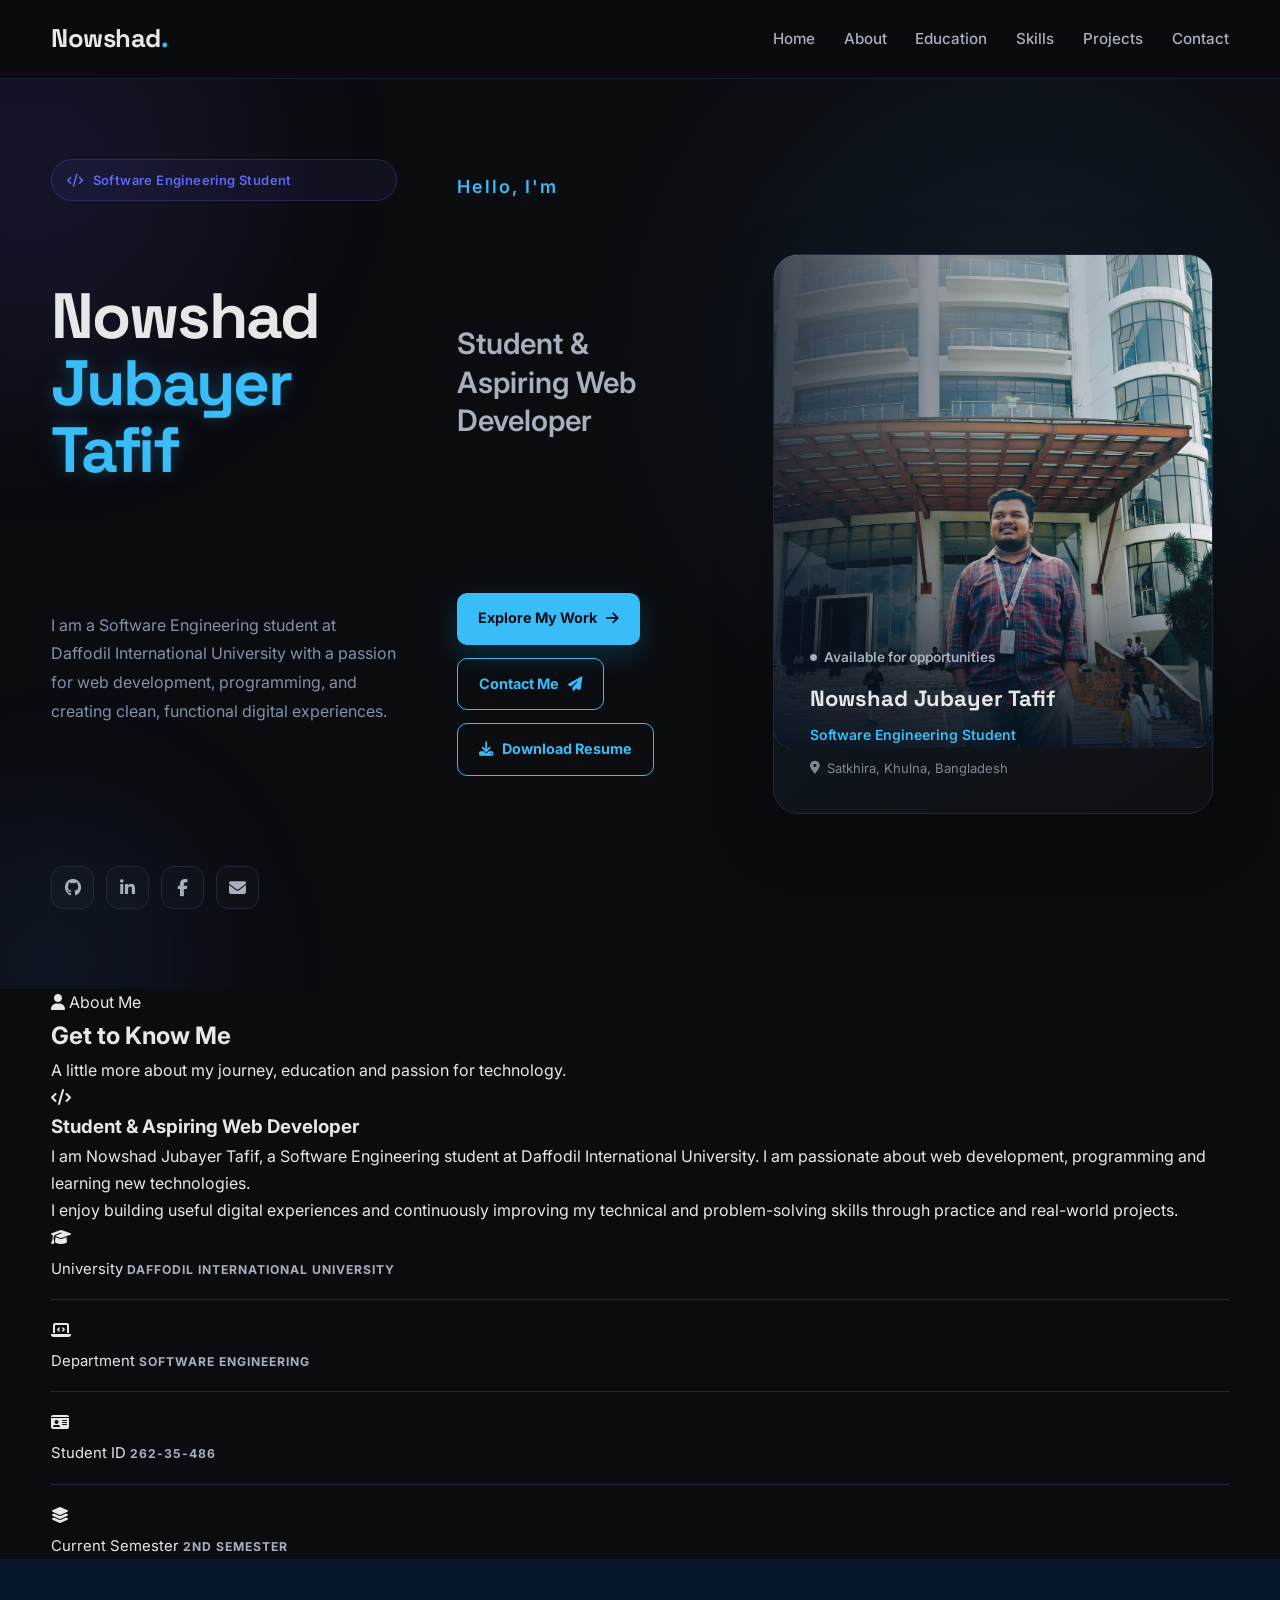
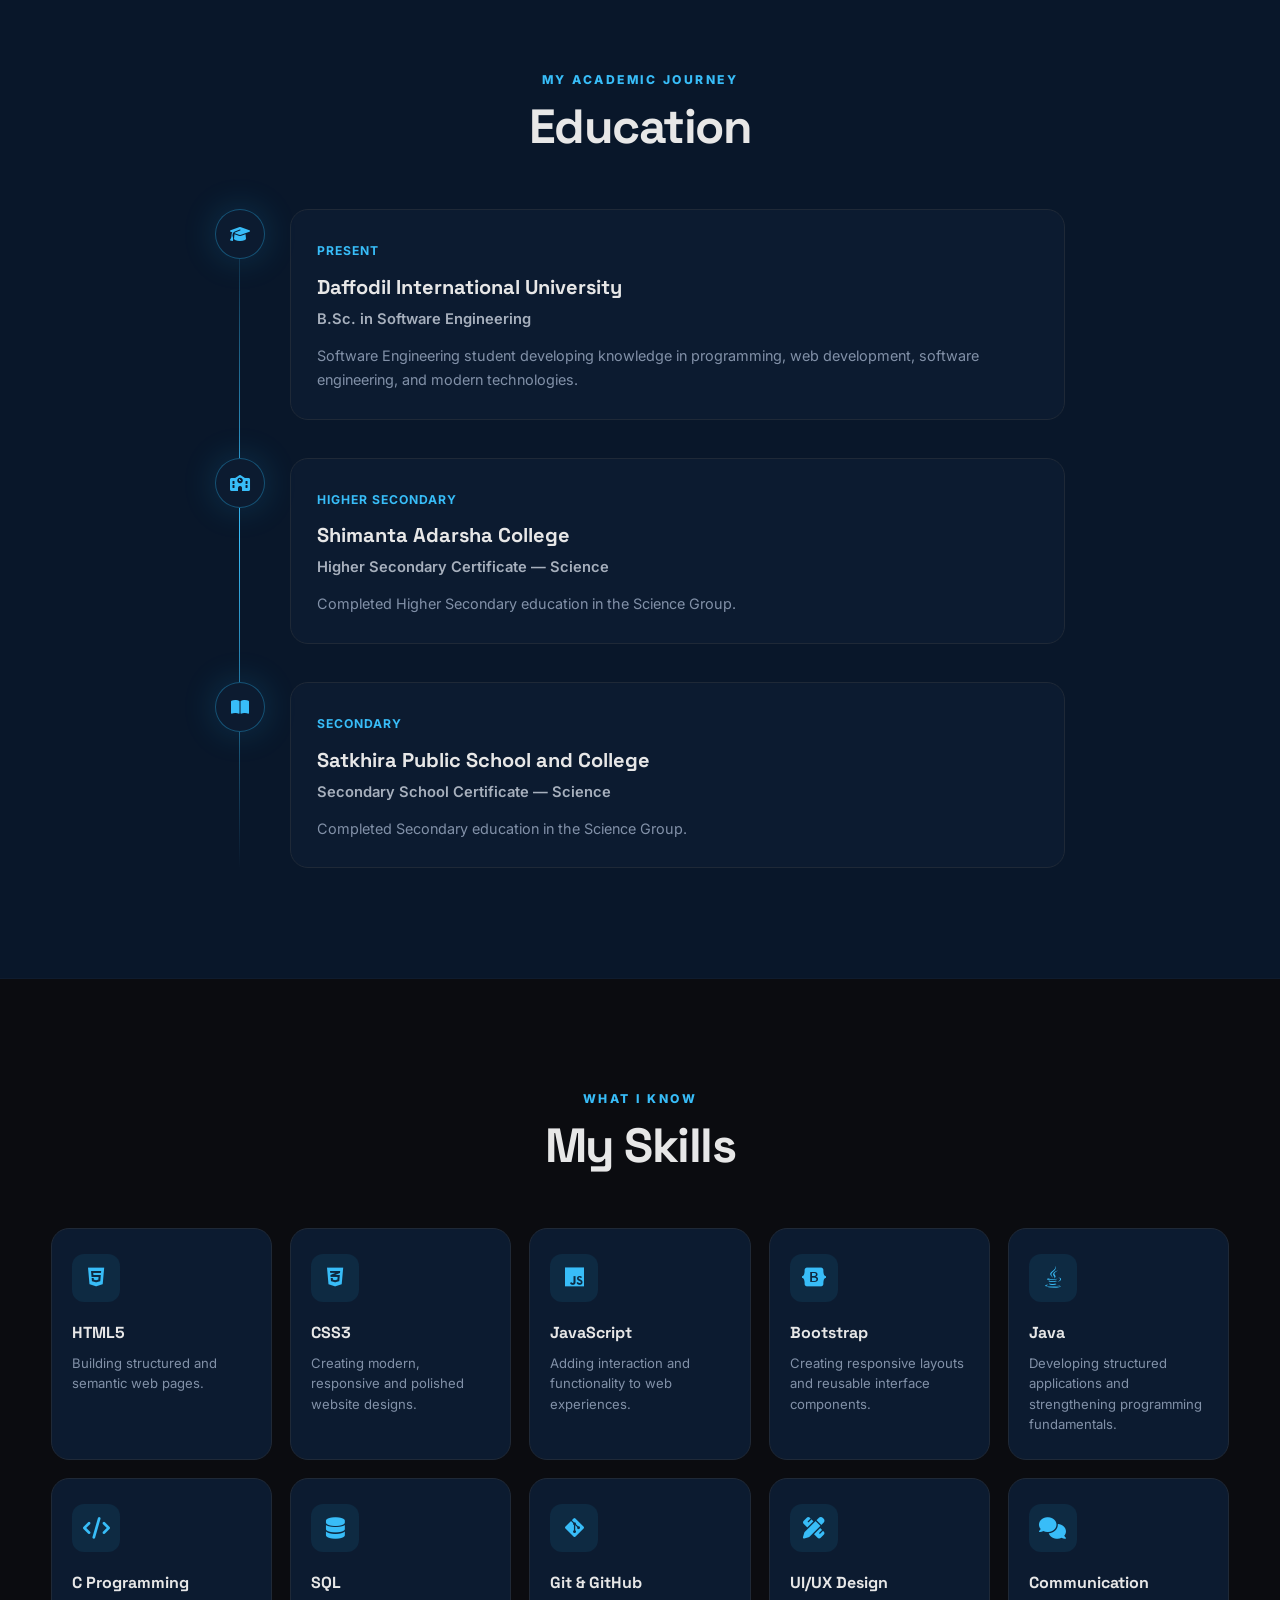
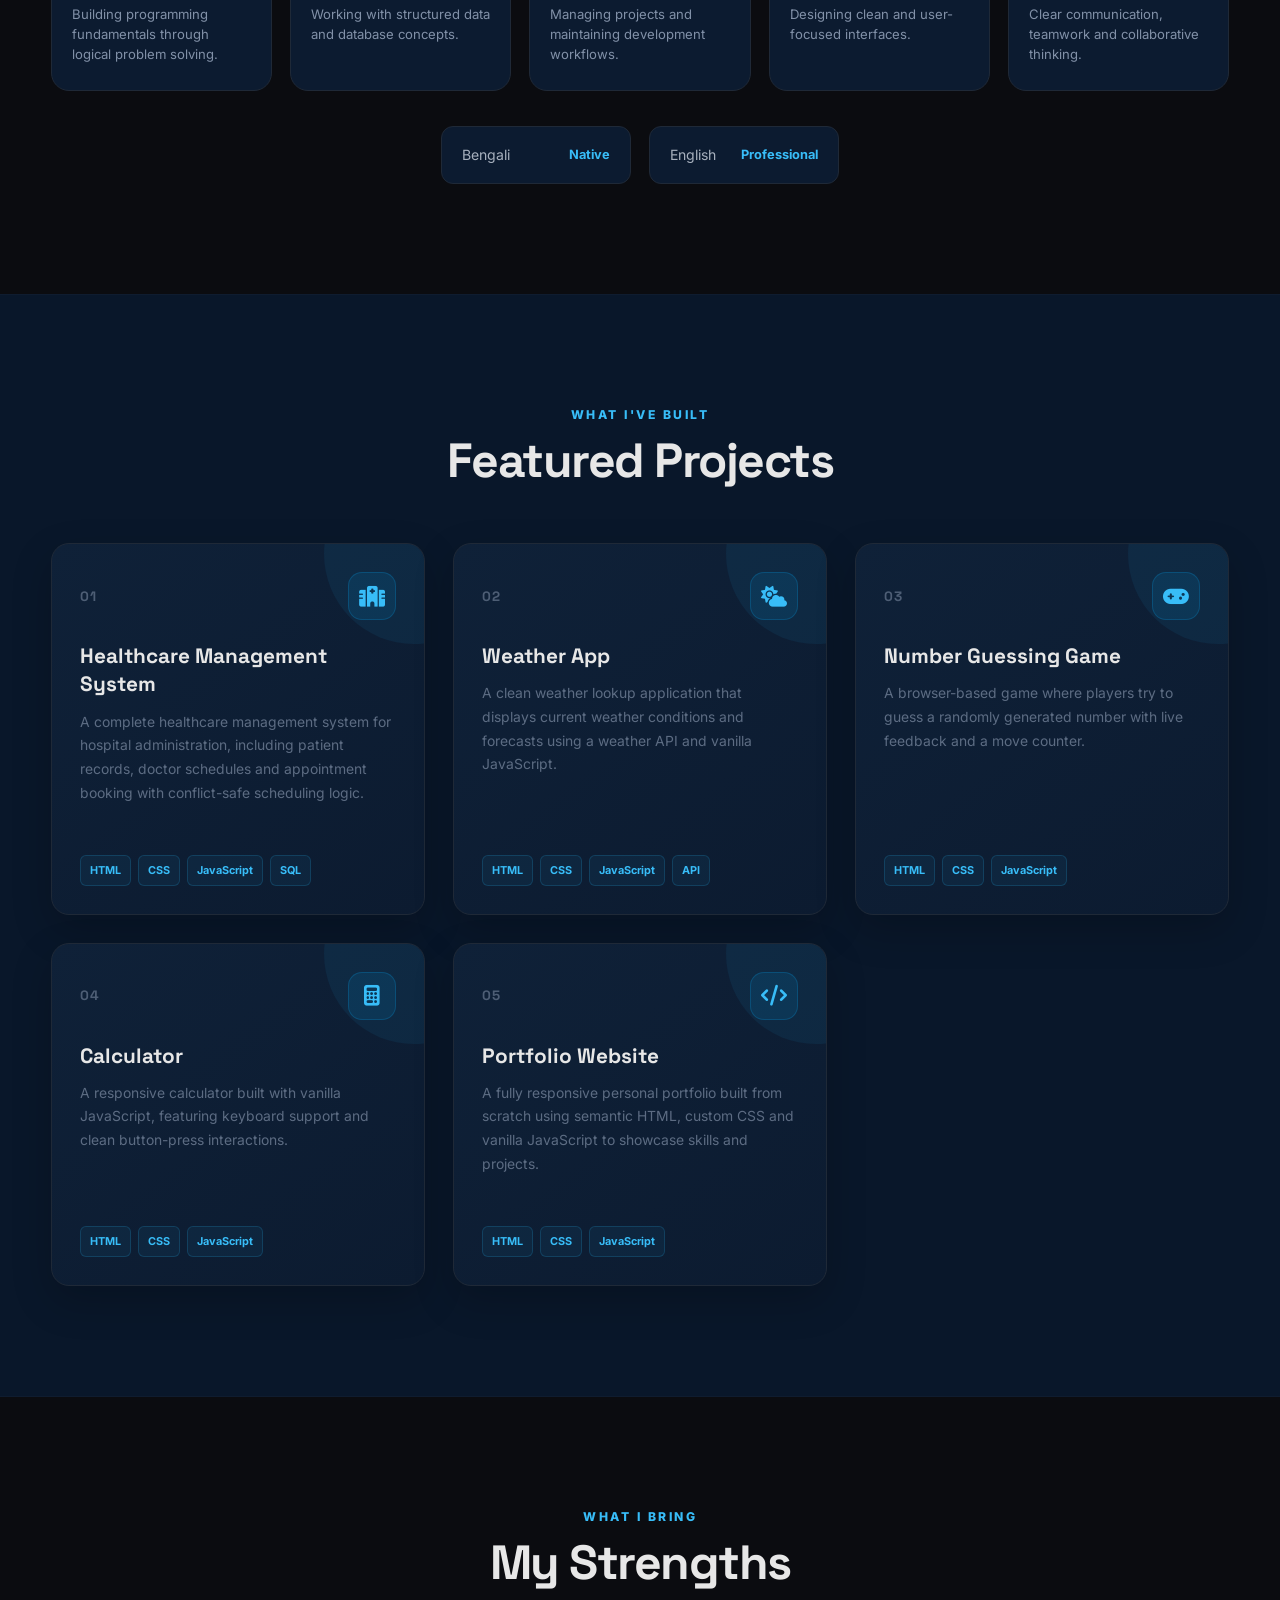
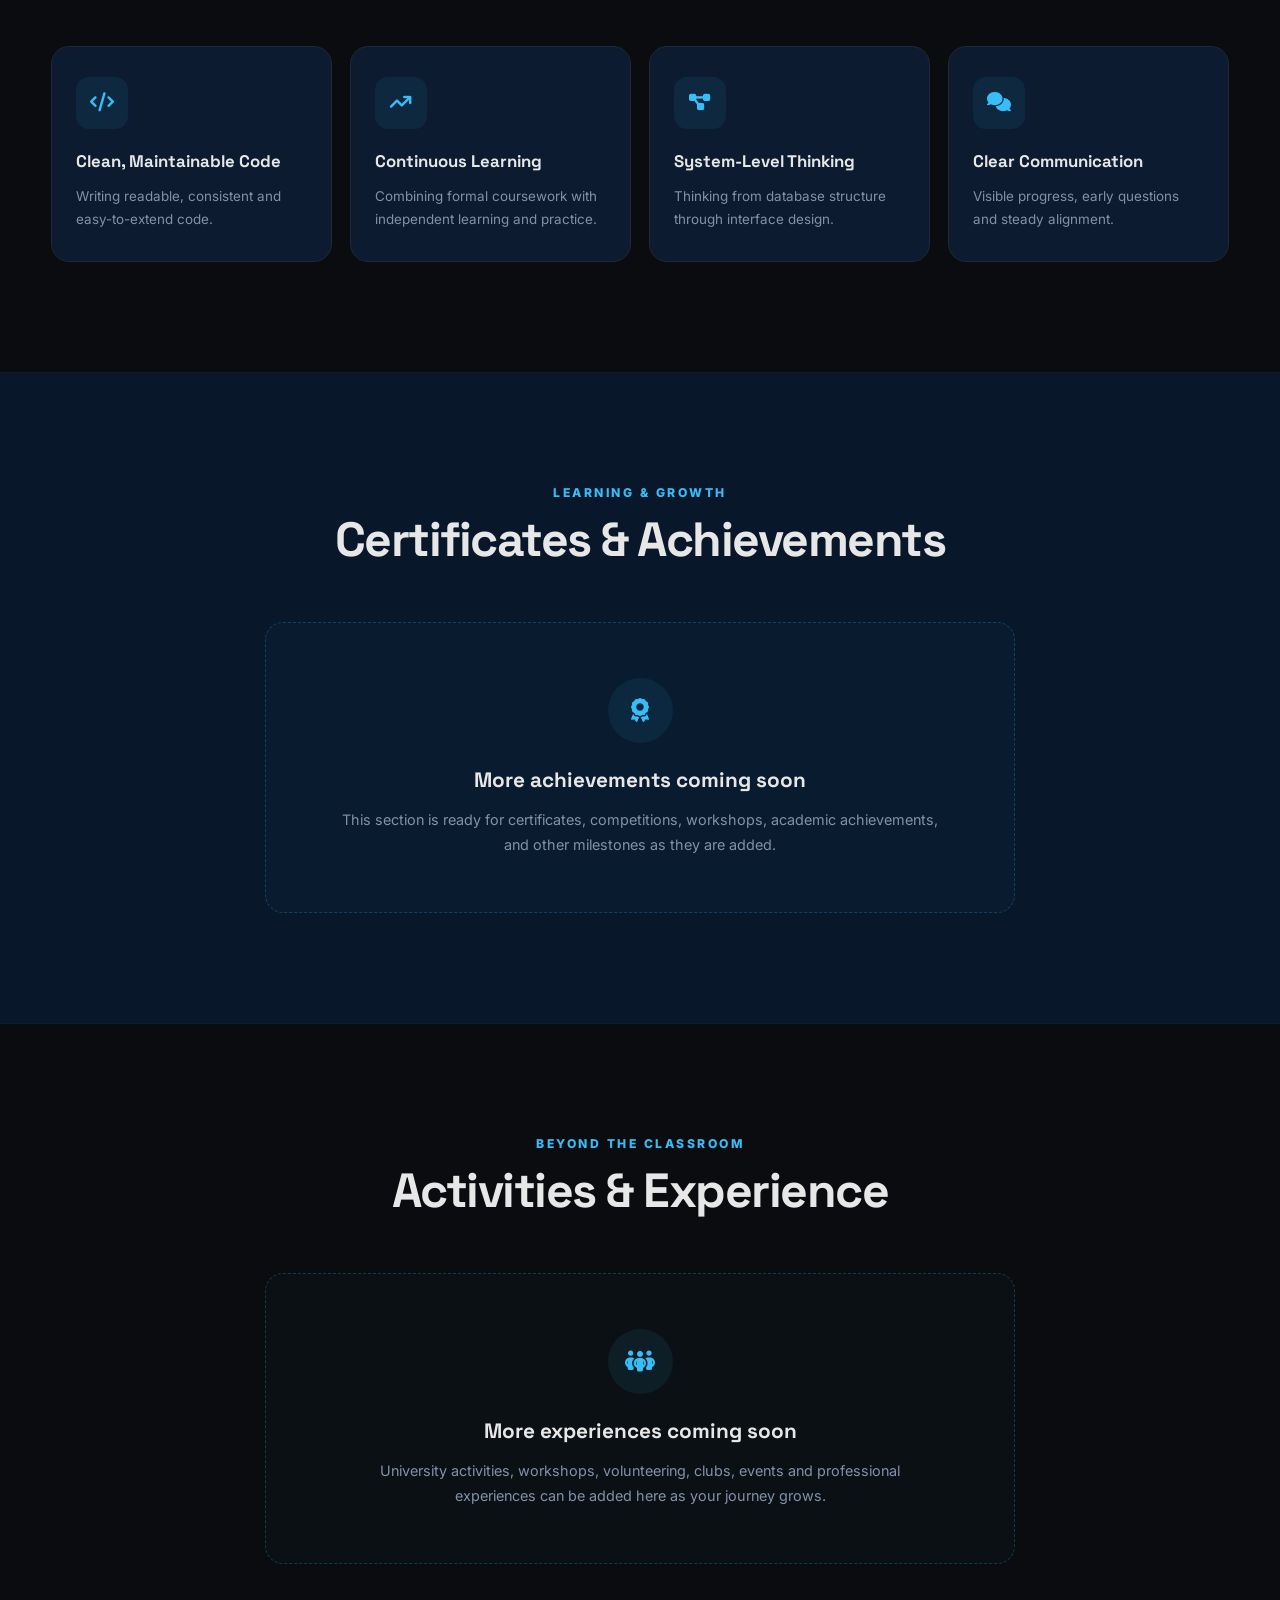
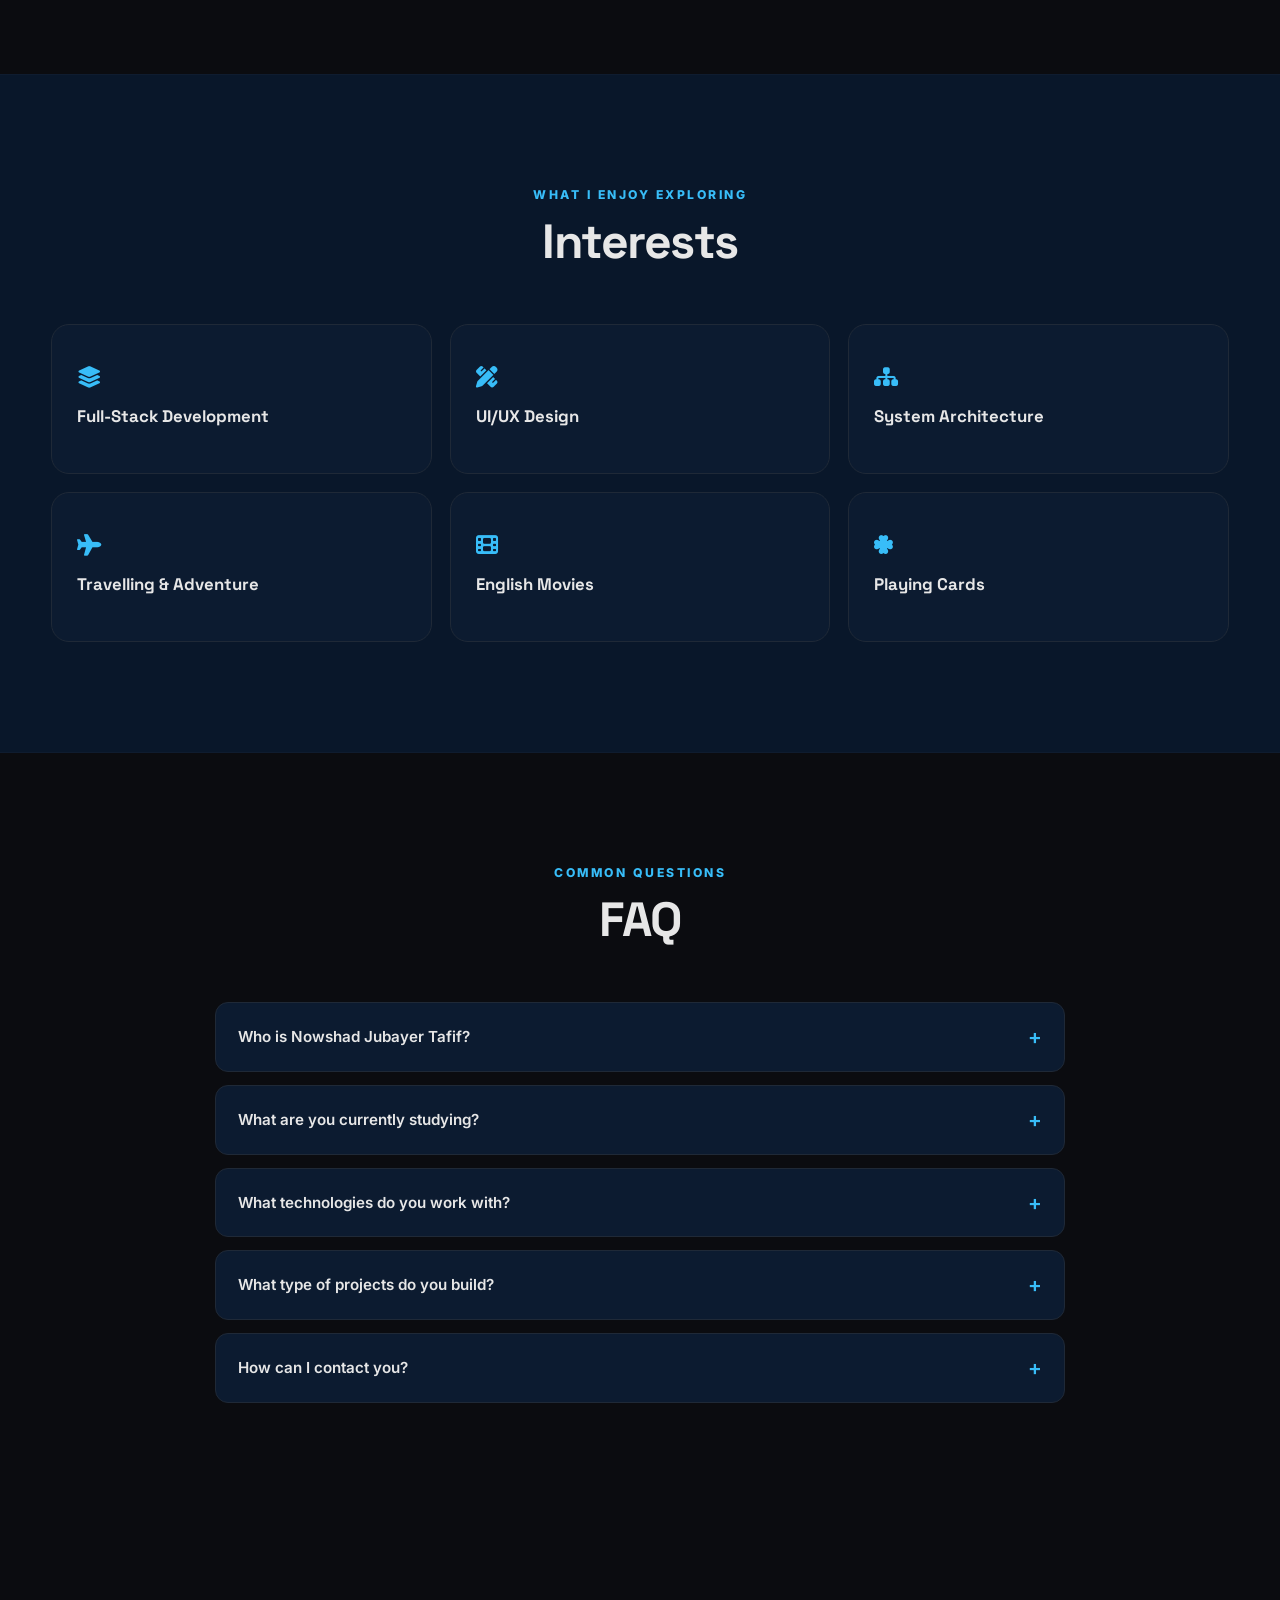
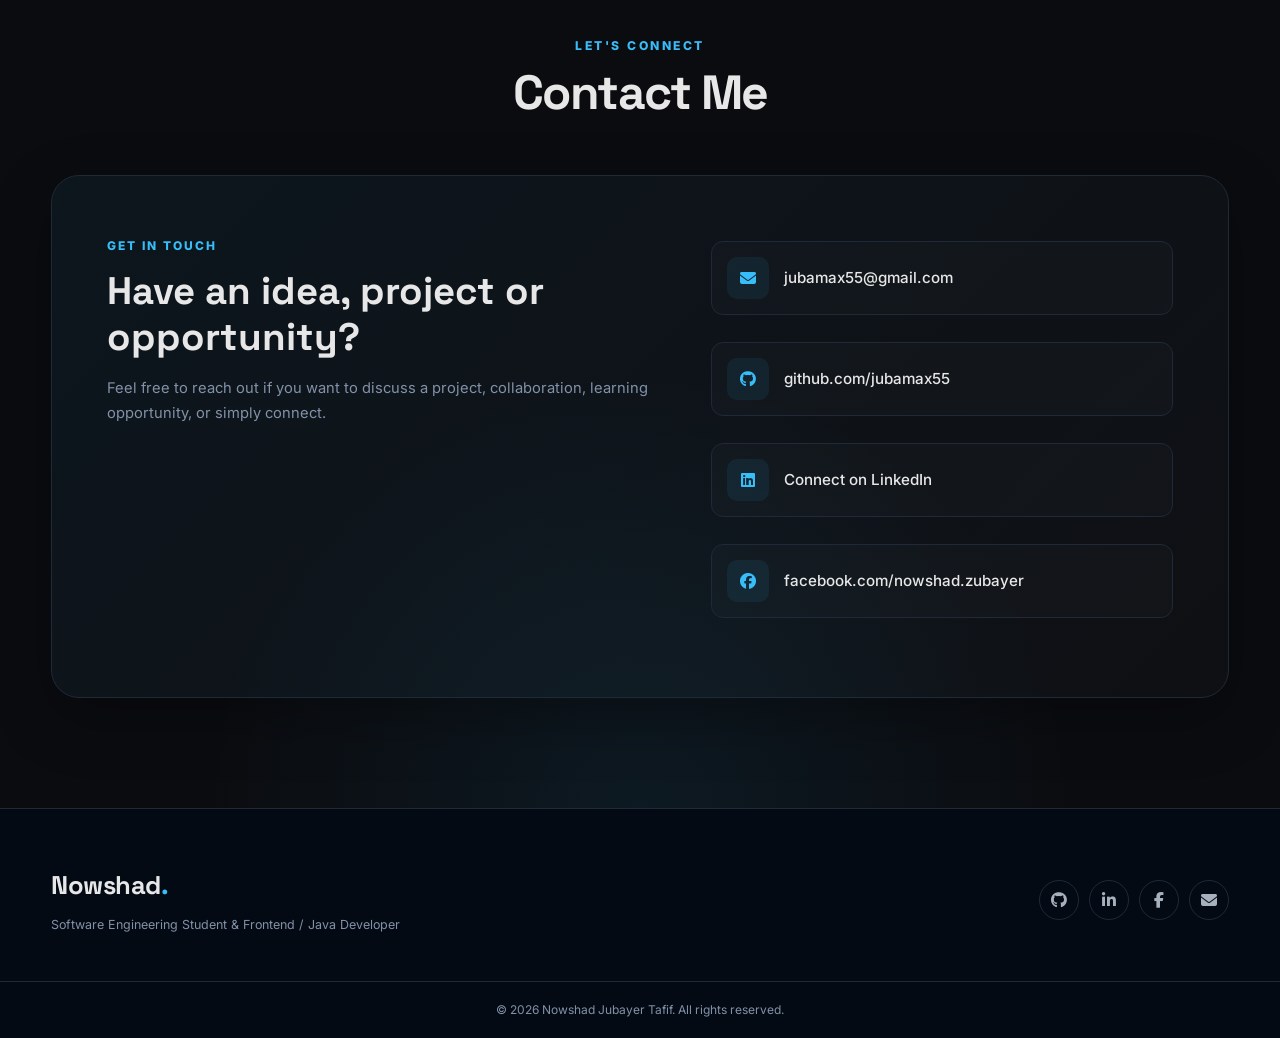
==== index.html @ c97637b2 "Redesign about section" ====
<!DOCTYPE html>
<html lang="en">

<head>
    <meta charset="UTF-8">
    <meta name="viewport" content="width=device-width, initial-scale=1.0">

    <title>Nowshad Jubayer Tafif | Software Engineering Student</title>

    <meta
        name="description"
        content="Portfolio of Nowshad Jubayer Tafif, a Software Engineering student and Frontend / Java Developer."
    >

    <!-- Main CSS -->
    <link rel="stylesheet" href="style.css">

    <!-- Font Awesome -->
    <link
        rel="stylesheet"
        href="https://cdnjs.cloudflare.com/ajax/libs/font-awesome/6.5.2/css/all.min.css"
    >
</head>

<body>

    <!-- =====================================================
         NAVBAR
    ====================================================== -->

    <header class="navbar" id="navbar">

        <div class="container nav-container">

            <a href="#home" class="logo">
                Nowshad<span>.</span>
            </a>

            <button
                class="menu-toggle"
                id="menuToggle"
                aria-label="Open navigation menu"
                aria-expanded="false"
            >
                <i class="fa-solid fa-bars"></i>
            </button>

            <nav class="nav-menu" id="navMenu">

                <a href="index.html">Home</a>
<a href="about.html">About</a>
<a href="education.html">Education</a>
<a href="skills.html">Skills</a>
<a href="projects.html">Projects</a>
<a href="contact.html">Contact</a>
            </nav>

        </div>

    </header>


    <main>

        <!-- =====================================================
             HERO
        ====================================================== -->

       <!-- =====================================================
     HOME / HERO
====================================================== -->

<section class="hero modern-hero" id="home">

    <div class="container hero-container">

        <!-- LEFT CONTENT -->
        <div class="hero-content">

            <span class="hero-badge">
                <i class="fa-solid fa-code"></i>
                Software Engineering Student
            </span>

            <p class="small-title">
                Hello, I'm
            </p>

            <h1>
                Nowshad <span>Jubayer Tafif</span>
            </h1>

            <h2>
                Student &amp; Aspiring Web Developer
            </h2>

            <p class="hero-text">
                I am a Software Engineering student at Daffodil International
                University with a passion for web development, programming,
                and creating clean, functional digital experiences.
            </p>

            <!-- BUTTONS -->
            <div class="hero-buttons">

                <a href="#projects" class="btn primary-btn">
                    <span>Explore My Work</span>
                    <i class="fa-solid fa-arrow-right"></i>
                </a>

                <a href="#contact" class="btn secondary-btn">
                    <span>Contact Me</span>
                    <i class="fa-solid fa-paper-plane"></i>
                </a>

                <a
                    href="./Nowshad_Jubayer_Tafif_CV.pdf"
                    class="btn resume-btn"
                    target="_blank"
                    rel="noopener"
                >
                    <i class="fa-solid fa-download"></i>
                    <span>Download Resume</span>
                </a>

            </div>

            <!-- SOCIAL LINKS -->
            <div class="hero-social-links">

                <a
                    href="https://github.com/jubamax55"
                    target="_blank"
                    rel="noopener noreferrer"
                    aria-label="GitHub"
                >
                    <i class="fa-brands fa-github"></i>
                </a>

                <a
                    href="https://www.linkedin.com/in/noushad-jubayer-tafif-a48422415/"
                    target="_blank"
                    rel="noopener noreferrer"
                    aria-label="LinkedIn"
                >
                    <i class="fa-brands fa-linkedin-in"></i>
                </a>

                <a
                    href="https://www.facebook.com/nowshad.zubayer"
                    target="_blank"
                    rel="noopener noreferrer"
                    aria-label="Facebook"
                >
                    <i class="fa-brands fa-facebook-f"></i>
                </a>

                <a
                    href="mailto:jubamax55@gmail.com"
                    aria-label="Email"
                >
                    <i class="fa-solid fa-envelope"></i>
                </a>

            </div>

        </div>


        <!-- RIGHT PROFILE -->
        <div class="profile-card modern-profile-card">

            <div class="profile-image-wrapper">

                <img
                    src="profile.jpg"
                    alt="Nowshad Jubayer Tafif"
                    class="profile-image"
                >

            </div>

            <div class="profile-card-content">

                <span class="profile-status">
                    <i class="fa-solid fa-circle"></i>
                    Available for opportunities
                </span>

                <h3>
                    Nowshad Jubayer Tafif
                </h3>

                <p>
                    Software Engineering Student
                </p>

                <span class="profile-location">
                    <i class="fa-solid fa-location-dot"></i>
                    Satkhira, Khulna, Bangladesh
                </span>

            </div>

        </div>

    </div>

</section>


        <!-- =====================================================
             ABOUT
        ====================================================== -->

        <!-- =====================================================
     ABOUT SECTION
====================================================== -->

<section class="about modern-about" id="about">

    <div class="container">

        <!-- SECTION HEADING -->
        <div class="section-heading">
            <span class="section-badge">
                <i class="fa-solid fa-user"></i>
                About Me
            </span>

            <h2>
                Get to Know <span>Me</span>
            </h2>

            <p>
                A little more about my journey, education and passion
                for technology.
            </p>
        </div>

        <!-- ABOUT CONTENT -->
        <div class="about-modern-grid">

            <!-- LEFT SIDE -->
            <div class="about-intro-card">

                <div class="about-icon">
                    <i class="fa-solid fa-code"></i>
                </div>

                <h3>
                    Student &amp; Aspiring Web Developer
                </h3>

                <p>
                    I am Nowshad Jubayer Tafif, a Software Engineering
                    student at Daffodil International University. I am
                    passionate about web development, programming and
                    learning new technologies.
                </p>

                <p>
                    I enjoy building useful digital experiences and
                    continuously improving my technical and problem-solving
                    skills through practice and real-world projects.
                </p>

            </div>

            <!-- RIGHT SIDE -->
            <div class="about-info-card">

                <div class="info-item">
                    <div class="info-icon">
                        <i class="fa-solid fa-graduation-cap"></i>
                    </div>

                    <div>
                        <span>University</span>
                        <strong>Daffodil International University</strong>
                    </div>
                </div>

                <div class="info-item">
                    <div class="info-icon">
                        <i class="fa-solid fa-laptop-code"></i>
                    </div>

                    <div>
                        <span>Department</span>
                        <strong>Software Engineering</strong>
                    </div>
                </div>

                <div class="info-item">
                    <div class="info-icon">
                        <i class="fa-solid fa-id-card"></i>
                    </div>

                    <div>
                        <span>Student ID</span>
                        <strong>262-35-486</strong>
                    </div>
                </div>

                <div class="info-item">
                    <div class="info-icon">
                        <i class="fa-solid fa-layer-group"></i>
                    </div>

                    <div>
                        <span>Current Semester</span>
                        <strong>2nd Semester</strong>
                    </div>
                </div>

            </div>

        </div>

    </div>

</section>


        <!-- =====================================================
             EDUCATION
        ====================================================== -->

        <section class="section dark-section" id="education">

            <div class="container">

                <div class="section-title">

                    <p>MY ACADEMIC JOURNEY</p>

                    <h2>Education</h2>

                </div>


                <div class="timeline">


                    <!-- University -->

                    <div class="timeline-item">

                        <div class="timeline-icon">
                            <i class="fa-solid fa-graduation-cap"></i>
                        </div>

                        <div class="timeline-content">

                            <span class="timeline-date">
                                Present
                            </span>

                            <h3>
                                Daffodil International University
                            </h3>

                            <h4>
                                B.Sc. in Software Engineering
                            </h4>

                            <p>
                                Software Engineering student developing
                                knowledge in programming, web development,
                                software engineering, and modern technologies.
                            </p>

                        </div>

                    </div>


                    <!-- HSC -->

                    <div class="timeline-item">

                        <div class="timeline-icon">
                            <i class="fa-solid fa-school"></i>
                        </div>

                        <div class="timeline-content">

                            <span class="timeline-date">
                                Higher Secondary
                            </span>

                            <h3>
                                Shimanta Adarsha College
                            </h3>

                            <h4>
                                Higher Secondary Certificate — Science
                            </h4>

                            <p>
                                Completed Higher Secondary education in the
                                Science Group.
                            </p>

                        </div>

                    </div>


                    <!-- SSC -->

                    <div class="timeline-item">

                        <div class="timeline-icon">
                            <i class="fa-solid fa-book-open"></i>
                        </div>

                        <div class="timeline-content">

                            <span class="timeline-date">
                                Secondary
                            </span>

                            <h3>
                                Satkhira Public School and College
                            </h3>

                            <h4>
                                Secondary School Certificate — Science
                            </h4>

                            <p>
                                Completed Secondary education in the
                                Science Group.
                            </p>

                        </div>

                    </div>

                </div>

            </div>

        </section>


        <!-- =====================================================
             SKILLS
        ====================================================== -->

        <section class="section" id="skills">

            <div class="container">

                <div class="section-title">

                    <p>WHAT I KNOW</p>

                    <h2>My Skills</h2>

                </div>


                <div class="skills-grid">


                    <!-- HTML -->

                    <div class="skill-card">

                        <div class="skill-icon">
                            <i class="fa-brands fa-html5"></i>
                        </div>

                        <h3>HTML5</h3>

                        <p>
                            Building structured and semantic web pages.
                        </p>

                    </div>


                    <!-- CSS -->

                    <div class="skill-card">

                        <div class="skill-icon">
                            <i class="fa-brands fa-css3-alt"></i>
                        </div>

                        <h3>CSS3</h3>

                        <p>
                            Creating modern, responsive and polished
                            website designs.
                        </p>

                    </div>


                    <!-- JavaScript -->

                    <div class="skill-card">

                        <div class="skill-icon">
                            <i class="fa-brands fa-js"></i>
                        </div>

                        <h3>JavaScript</h3>

                        <p>
                            Adding interaction and functionality to
                            web experiences.
                        </p>

                    </div>


                    <!-- Bootstrap -->

                    <div class="skill-card">

                        <div class="skill-icon">
                            <i class="fa-brands fa-bootstrap"></i>
                        </div>

                        <h3>Bootstrap</h3>

                        <p>
                            Creating responsive layouts and reusable
                            interface components.
                        </p>

                    </div>


                    <!-- Java -->

                    <div class="skill-card">

                        <div class="skill-icon">
                            <i class="fa-brands fa-java"></i>
                        </div>

                        <h3>Java</h3>

                        <p>
                            Developing structured applications and
                            strengthening programming fundamentals.
                        </p>

                    </div>


                    <!-- C -->

                    <div class="skill-card">

                        <div class="skill-icon">
                            <i class="fa-solid fa-code"></i>
                        </div>

                        <h3>C Programming</h3>

                        <p>
                            Building programming fundamentals through
                            logical problem solving.
                        </p>

                    </div>


                    <!-- SQL -->

                    <div class="skill-card">

                        <div class="skill-icon">
                            <i class="fa-solid fa-database"></i>
                        </div>

                        <h3>SQL</h3>

                        <p>
                            Working with structured data and database
                            concepts.
                        </p>

                    </div>


                    <!-- Git -->

                    <div class="skill-card">

                        <div class="skill-icon">
                            <i class="fa-brands fa-git-alt"></i>
                        </div>

                        <h3>Git &amp; GitHub</h3>

                        <p>
                            Managing projects and maintaining development
                            workflows.
                        </p>

                    </div>


                    <!-- UI/UX -->

                    <div class="skill-card">

                        <div class="skill-icon">
                            <i class="fa-solid fa-pen-ruler"></i>
                        </div>

                        <h3>UI/UX Design</h3>

                        <p>
                            Designing clean and user-focused interfaces.
                        </p>

                    </div>


                    <!-- Communication -->

                    <div class="skill-card">

                        <div class="skill-icon">
                            <i class="fa-solid fa-comments"></i>
                        </div>

                        <h3>Communication</h3>

                        <p>
                            Clear communication, teamwork and
                            collaborative thinking.
                        </p>

                    </div>

                </div>


                <!-- Languages -->

                <div class="languages-box">

                    <div class="language-item">

                        <span>
                            Bengali
                        </span>

                        <strong>
                            Native
                        </strong>

                    </div>


                    <div class="language-item">

                        <span>
                            English
                        </span>

                        <strong>
                            Professional
                        </strong>

                    </div>

                </div>

            </div>

        </section>


<!-- ========================================
     PROJECTS
======================================== -->

<!-- ================================
     PROJECTS
================================= -->

<section class="section dark-section" id="projects">

    <div class="container">

        <div class="section-title">
            <p>WHAT I'VE BUILT</p>
            <h2>Featured Projects</h2>
        </div>

        <div class="projects-grid">

            <!-- Project 01 -->
            <article class="project-card">

                <div class="project-top">
                    <span class="project-number">01</span>

                    <div class="project-icon">
                        <i class="fa-solid fa-hospital"></i>
                    </div>
                </div>

                <h3>Healthcare Management System</h3>

                <p>
                    A complete healthcare management system for hospital
                    administration, including patient records, doctor
                    schedules and appointment booking with conflict-safe
                    scheduling logic.
                </p>

                <div class="project-tags">
                    <span>HTML</span>
                    <span>CSS</span>
                    <span>JavaScript</span>
                    <span>SQL</span>
                </div>

            </article>


            <!-- Project 02 -->
            <article class="project-card">

                <div class="project-top">
                    <span class="project-number">02</span>

                    <div class="project-icon">
                        <i class="fa-solid fa-cloud-sun"></i>
                    </div>
                </div>

                <h3>Weather App</h3>

                <p>
                    A clean weather lookup application that displays
                    current weather conditions and forecasts using a
                    weather API and vanilla JavaScript.
                </p>

                <div class="project-tags">
                    <span>HTML</span>
                    <span>CSS</span>
                    <span>JavaScript</span>
                    <span>API</span>
                </div>

            </article>


            <!-- Project 03 -->
            <article class="project-card">

                <div class="project-top">
                    <span class="project-number">03</span>

                    <div class="project-icon">
                        <i class="fa-solid fa-gamepad"></i>
                    </div>
                </div>

                <h3>Number Guessing Game</h3>

                <p>
                    A browser-based game where players try to guess
                    a randomly generated number with live feedback
                    and a move counter.
                </p>

                <div class="project-tags">
                    <span>HTML</span>
                    <span>CSS</span>
                    <span>JavaScript</span>
                </div>

            </article>


            <!-- Project 04 -->
            <article class="project-card">

                <div class="project-top">
                    <span class="project-number">04</span>

                    <div class="project-icon">
                        <i class="fa-solid fa-calculator"></i>
                    </div>
                </div>

                <h3>Calculator</h3>

                <p>
                    A responsive calculator built with vanilla
                    JavaScript, featuring keyboard support and
                    clean button-press interactions.
                </p>

                <div class="project-tags">
                    <span>HTML</span>
                    <span>CSS</span>
                    <span>JavaScript</span>
                </div>

            </article>


            <!-- Project 05 -->
            <article class="project-card">

                <div class="project-top">
                    <span class="project-number">05</span>

                    <div class="project-icon">
                        <i class="fa-solid fa-code"></i>
                    </div>
                </div>

                <h3>Portfolio Website</h3>

                <p>
                    A fully responsive personal portfolio built from
                    scratch using semantic HTML, custom CSS and
                    vanilla JavaScript to showcase skills and projects.
                </p>

                <div class="project-tags">
                    <span>HTML</span>
                    <span>CSS</span>
                    <span>JavaScript</span>
                </div>

            </article>

        </div>

    </div>

</section>

        <!-- =====================================================
             STRENGTHS
        ====================================================== -->

        <section class="section" id="strengths">

            <div class="container">

                <div class="section-title">

                    <p>WHAT I BRING</p>

                    <h2>My Strengths</h2>

                </div>


                <div class="strengths-grid">


                    <div class="strength-card">

                        <div class="strength-icon">
                            <i class="fa-solid fa-code"></i>
                        </div>

                        <h3>
                            Clean, Maintainable Code
                        </h3>

                        <p>
                            Writing readable, consistent and easy-to-extend
                            code.
                        </p>

                    </div>


                    <div class="strength-card">

                        <div class="strength-icon">
                            <i class="fa-solid fa-arrow-trend-up"></i>
                        </div>

                        <h3>
                            Continuous Learning
                        </h3>

                        <p>
                            Combining formal coursework with independent
                            learning and practice.
                        </p>

                    </div>


                    <div class="strength-card">

                        <div class="strength-icon">
                            <i class="fa-solid fa-diagram-project"></i>
                        </div>

                        <h3>
                            System-Level Thinking
                        </h3>

                        <p>
                            Thinking from database structure through
                            interface design.
                        </p>

                    </div>


                    <div class="strength-card">

                        <div class="strength-icon">
                            <i class="fa-solid fa-comments"></i>
                        </div>

                        <h3>
                            Clear Communication
                        </h3>

                        <p>
                            Visible progress, early questions and
                            steady alignment.
                        </p>

                    </div>

                </div>

            </div>

        </section>


        <!-- =====================================================
             CERTIFICATES & ACHIEVEMENTS
        ====================================================== -->

        <section class="section dark-section" id="certificates">

            <div class="container">

                <div class="section-title">

                    <p>LEARNING &amp; GROWTH</p>

                    <h2>Certificates &amp; Achievements</h2>

                </div>


                <div class="empty-state-card">

                    <div class="empty-state-icon">
                        <i class="fa-solid fa-award"></i>
                    </div>

                    <h3>
                        More achievements coming soon
                    </h3>

                    <p>
                        This section is ready for certificates,
                        competitions, workshops, academic achievements,
                        and other milestones as they are added.
                    </p>

                </div>

            </div>

        </section>


        <!-- =====================================================
             ACTIVITIES
        ====================================================== -->

        <section class="section" id="activities">

            <div class="container">

                <div class="section-title">

                    <p>BEYOND THE CLASSROOM</p>

                    <h2>Activities &amp; Experience</h2>

                </div>


                <div class="empty-state-card">

                    <div class="empty-state-icon">
                        <i class="fa-solid fa-people-group"></i>
                    </div>

                    <h3>
                        More experiences coming soon
                    </h3>

                    <p>
                        University activities, workshops, volunteering,
                        clubs, events and professional experiences can
                        be added here as your journey grows.
                    </p>

                </div>

            </div>

        </section>


        <!-- =====================================================
             INTERESTS
        ====================================================== -->

        <section class="section dark-section" id="interests">

            <div class="container">

                <div class="section-title">

                    <p>WHAT I ENJOY EXPLORING</p>

                    <h2>Interests</h2>

                </div>


                <div class="interests-grid">


                    <div class="interest-card">

                        <i class="fa-solid fa-layer-group"></i>

                        <h3>
                            Full-Stack Development
                        </h3>

                    </div>


                    <div class="interest-card">

                        <i class="fa-solid fa-pen-ruler"></i>

                        <h3>
                            UI/UX Design
                        </h3>

                    </div>


                    <div class="interest-card">

                        <i class="fa-solid fa-sitemap"></i>

                        <h3>
                            System Architecture
                        </h3>

                    </div>


                    <div class="interest-card">

                        <i class="fa-solid fa-plane"></i>

                        <h3>
                            Travelling &amp; Adventure
                        </h3>

                    </div>


                    <div class="interest-card">

                        <i class="fa-solid fa-film"></i>

                        <h3>
                            English Movies
                        </h3>

                    </div>


                    <div class="interest-card">

                        <i class="fa-solid fa-clover"></i>

                        <h3>
                            Playing Cards
                        </h3>

                    </div>

                </div>

            </div>

        </section>


        <!-- =====================================================
             FAQ
        ====================================================== -->

        <section class="section" id="faq">

            <div class="container">

                <div class="section-title">

                    <p>COMMON QUESTIONS</p>

                    <h2>FAQ</h2>

                </div>


                <div class="faq-list">


                    <details class="faq-item">

                        <summary>
                            Who is Nowshad Jubayer Tafif?
                        </summary>

                        <p>
                            Nowshad Jubayer Tafif is a Software Engineering
                            student interested in frontend development,
                            Java programming, UI/UX design and system
                            architecture.
                        </p>

                    </details>


                    <details class="faq-item">

                        <summary>
                            What are you currently studying?
                        </summary>

                        <p>
                            I am studying B.Sc. in Software Engineering
                            at Daffodil International University.
                        </p>

                    </details>


                    <details class="faq-item">

                        <summary>
                            What technologies do you work with?
                        </summary>

                        <p>
                            My current technical skills include HTML5,
                            CSS3, JavaScript, Bootstrap, Java, C,
                            SQL, Git and GitHub.
                        </p>

                    </details>


                    <details class="faq-item">

                        <summary>
                            What type of projects do you build?
                        </summary>

                        <p>
                            I work on web applications, frontend projects,
                            programming projects and academic software
                            projects.
                        </p>

                    </details>


                    <details class="faq-item">

                        <summary>
                            How can I contact you?
                        </summary>

                        <p>
                            You can contact me through email or connect
                            with me through my social profiles below.
                        </p>

                    </details>

                </div>

            </div>

        </section>


        <!-- =====================================================
             CONTACT
        ====================================================== -->

        <section class="section contact-section" id="contact">

            <div class="container">

                <div class="section-title">

                    <p>LET'S CONNECT</p>

                    <h2>Contact Me</h2>

                </div>


                <div class="contact-box">

                    <div class="contact-content">

                        <span class="section-label">
                            GET IN TOUCH
                        </span>

                        <h3>
                            Have an idea, project or opportunity?
                        </h3>

                        <p>
                            Feel free to reach out if you want to discuss
                            a project, collaboration, learning opportunity,
                            or simply connect.
                        </p>

                    </div>


                    <div class="contact-info">


                        <a
                            href="mailto:jubamax55@gmail.com"
                            class="contact-item"
                        >

                            <i class="fa-solid fa-envelope"></i>

                            <div>

                                <strong>
                                    Email
                                </strong>

                                <span>
                                    jubamax55@gmail.com
                                </span>

                            </div>

                        </a>


                        <a
                            href="https://github.com/jubamax55"
                            target="_blank"
                            rel="noopener noreferrer"
                            class="contact-item"
                        >

                            <i class="fa-brands fa-github"></i>

                            <div>

                                <strong>
                                    GitHub
                                </strong>

                                <span>
                                    github.com/jubamax55
                                </span>

                            </div>

                        </a>


                        <a
                            href="https://www.linkedin.com/in/noushad-jubayer-tafif-a48422415/"
                            target="_blank"
                            rel="noopener noreferrer"
                            class="contact-item"
                        >

                            <i class="fa-brands fa-linkedin"></i>

                            <div>

                                <strong>
                                    LinkedIn
                                </strong>

                                <span>
                                    Connect on LinkedIn
                                </span>

                            </div>

                        </a>


                        <a
                            href="https://www.facebook.com/nowshad.zubayer"
                            target="_blank"
                            rel="noopener noreferrer"
                            class="contact-item"
                        >

                            <i class="fa-brands fa-facebook"></i>

                            <div>

                                <strong>
                                    Facebook
                                </strong>

                                <span>
                                    facebook.com/nowshad.zubayer
                                </span>

                            </div>

                        </a>

                    </div>

                </div>

            </div>

        </section>

    </main>


    <!-- =====================================================
         FOOTER
    ====================================================== -->

    <footer class="footer">

        <div class="container footer-container">

            <div class="footer-brand">

                <a href="#home" class="logo">
                    Nowshad<span>.</span>
                </a>

                <p>
                    Software Engineering Student &amp;
                    Frontend / Java Developer
                </p>

            </div>


            <div class="footer-socials">

                <a
                    href="https://github.com/jubamax55"
                    target="_blank"
                    rel="noopener noreferrer"
                    aria-label="GitHub"
                >
                    <i class="fa-brands fa-github"></i>
                </a>

                <a
                    href="https://www.linkedin.com/in/noushad-jubayer-tafif-a48422415/"
                    target="_blank"
                    rel="noopener noreferrer"
                    aria-label="LinkedIn"
                >
                    <i class="fa-brands fa-linkedin-in"></i>
                </a>

                <a
                    href="https://www.facebook.com/nowshad.zubayer"
                    target="_blank"
                    rel="noopener noreferrer"
                    aria-label="Facebook"
                >
                    <i class="fa-brands fa-facebook-f"></i>
                </a>

                <a
                    href="mailto:jubamax55@gmail.com"
                    aria-label="Email"
                >
                    <i class="fa-solid fa-envelope"></i>
                </a>

            </div>

        </div>


        <div class="footer-bottom">

            <p>
                &copy; 2026 Nowshad Jubayer Tafif. All rights reserved.
            </p>

        </div>

    </footer>


    <!-- JavaScript -->
    <script src="script.js"></script>

</body>

</html>
---- style.css ----
/* =========================================================
   NOWSHAD JUBAYER TAFIF — PORTFOLIO
   Premium Responsive Portfolio Stylesheet
========================================================= */


/* =========================================================
   01. ROOT / RESET
========================================================= */

@import url('https://fonts.googleapis.com/css2?family=Inter:wght@400;500;600;700;800&family=Space+Grotesk:wght@400;500;600;700&display=swap');

:root {
    --bg: #06101f;
    --bg-soft: #09172a;
    --bg-card: #0c1b30;
    --bg-card-2: #0f2138;

    --text: #f5f8ff;
    --text-soft: #b7c3d6;
    --text-muted: #8291a8;

    --primary: #25b8f5;
    --primary-light: #5bd0ff;
    --primary-dark: #087fb3;

    --border: rgba(255, 255, 255, 0.09);
    --border-primary: rgba(37, 184, 245, 0.35);

    --shadow: 0 20px 60px rgba(0, 0, 0, 0.28);
    --glow: 0 0 35px rgba(37, 184, 245, 0.18);

    --radius-sm: 10px;
    --radius-md: 18px;
    --radius-lg: 28px;

    --container: 1180px;

    --transition: 0.3s ease;
}


* {
    margin: 0;
    padding: 0;
    box-sizing: border-box;
}


html {
    scroll-behavior: smooth;
    scroll-padding-top: 90px;
}


body {
    font-family: 'Inter', sans-serif;
    background: var(--bg);
    color: var(--text);
    line-height: 1.7;
    overflow-x: hidden;
}


body::selection {
    background: var(--primary);
    color: #03101b;
}


img {
    max-width: 100%;
    display: block;
}


a {
    text-decoration: none;
    color: inherit;
}


button {
    font: inherit;
}


ul {
    list-style: none;
}


.container {
    width: min(92%, var(--container));
    margin-inline: auto;
}


/* =========================================================
   02. SCROLLBAR
========================================================= */

::-webkit-scrollbar {
    width: 9px;
}


::-webkit-scrollbar-track {
    background: #030a13;
}


::-webkit-scrollbar-thumb {
    background: linear-gradient(
        var(--primary),
        var(--primary-dark)
    );
    border-radius: 20px;
}


::-webkit-scrollbar-thumb:hover {
    background: var(--primary-light);
}


/* =========================================================
   03. NAVBAR
========================================================= */

.navbar {
    position: fixed;
    top: 0;
    left: 0;
    width: 100%;
    z-index: 1000;

    background: rgba(6, 16, 31, 0.82);
    border-bottom: 1px solid var(--border);

    backdrop-filter: blur(18px);
    -webkit-backdrop-filter: blur(18px);

    transition: var(--transition);
}


.nav-container {
    height: 78px;

    display: flex;
    align-items: center;
    justify-content: space-between;
}


.logo {
    font-family: 'Space Grotesk', sans-serif;

    font-size: 1.55rem;
    font-weight: 700;

    letter-spacing: -0.5px;
}


.logo span {
    color: var(--primary);
}


.nav-menu {
    display: flex;
    align-items: center;
    gap: 34px;
}


.nav-menu a {
    position: relative;

    color: var(--text-soft);

    font-size: 0.92rem;
    font-weight: 600;

    transition: var(--transition);
}


.nav-menu a::after {
    content: "";

    position: absolute;
    left: 0;
    bottom: -8px;

    width: 0;
    height: 2px;

    background: var(--primary);

    transition: var(--transition);
}


.nav-menu a:hover {
    color: var(--text);
}


.nav-menu a:hover::after {
    width: 100%;
}


.menu-toggle {
    display: none;

    border: 0;
    background: transparent;

    color: var(--text);

    font-size: 1.3rem;

    cursor: pointer;
}


/* =========================================================
   04. HERO
========================================================= */

.hero {
    min-height: 100vh;

    position: relative;

    display: flex;
    align-items: center;

    padding: 120px 0 70px;

    background:
        radial-gradient(
            circle at 15% 40%,
            rgba(37, 184, 245, 0.10),
            transparent 30%
        ),
        radial-gradient(
            circle at 85% 30%,
            rgba(37, 184, 245, 0.07),
            transparent 30%
        ),
        var(--bg);

    overflow: hidden;
}


.hero::before {
    content: "";

    position: absolute;

    width: 450px;
    height: 450px;

    top: -180px;
    left: -180px;

    border-radius: 50%;

    background: rgba(37, 184, 245, 0.06);

    filter: blur(30px);

    pointer-events: none;
}


.hero-container {
    display: grid;

    grid-template-columns:
        minmax(0, 1fr)
        minmax(400px, 0.85fr);

    align-items: center;

    gap: 65px;
}


.hero-content {
    position: relative;
    z-index: 2;
}


.small-title {
    margin-bottom: 12px;

    color: var(--primary);

    font-size: 1rem;
    font-weight: 700;

    letter-spacing: 2px;
}


.hero h1 {
    max-width: 700px;

    margin-bottom: 20px;

    font-family: 'Space Grotesk', sans-serif;

    font-size: clamp(3.2rem, 6vw, 5.6rem);
    line-height: 0.98;

    letter-spacing: -4px;

    font-weight: 700;
}


.hero h1 span {
    display: block;

    color: var(--primary);

    text-shadow:
        0 0 15px rgba(37, 184, 245, 0.25),
        0 0 40px rgba(37, 184, 245, 0.10);
}


.hero h2 {
    max-width: 650px;

    margin-bottom: 20px;

    color: var(--text-soft);

    font-size: clamp(1.15rem, 2vw, 1.55rem);
    font-weight: 600;

    line-height: 1.5;
}


.hero-text {
    max-width: 650px;

    margin-bottom: 32px;

    color: var(--text-muted);

    font-size: 0.98rem;
}


.hero-buttons {
    display: flex;
    flex-wrap: wrap;
    gap: 14px;

    margin-bottom: 28px;
}


.btn {
    min-height: 52px;

    display: inline-flex;
    align-items: center;
    justify-content: center;

    gap: 9px;

    padding: 0 22px;

    border-radius: 10px;

    font-size: 0.9rem;
    font-weight: 700;

    cursor: pointer;

    transition:
        transform var(--transition),
        background var(--transition),
        color var(--transition),
        box-shadow var(--transition),
        border-color var(--transition);
}


.btn:hover {
    transform: translateY(-3px);
}


.primary-btn {
    background: var(--primary);
    color: #03101a;

    box-shadow: 0 10px 30px rgba(37, 184, 245, 0.20);
}


.primary-btn:hover {
    background: var(--primary-light);

    box-shadow:
        0 14px 35px rgba(37, 184, 245, 0.28);
}


.secondary-btn,
.resume-btn {
    border: 1px solid var(--primary);
    background: transparent;

    color: var(--primary);
}


.secondary-btn:hover,
.resume-btn:hover {
    background: rgba(37, 184, 245, 0.08);
}


.hero-social-links {
    display: flex;
    align-items: center;
    gap: 12px;
}


.hero-social-links a {
    width: 42px;
    height: 42px;

    display: grid;
    place-items: center;

    border: 1px solid var(--border);

    border-radius: 50%;

    color: var(--text-soft);

    background: rgba(255, 255, 255, 0.02);

    transition: var(--transition);
}


.hero-social-links a:hover {
    color: var(--primary);

    border-color: var(--primary);

    transform: translateY(-4px);

    box-shadow: var(--glow);
}


/* =========================================================
   05. PROFILE CARD
========================================================= */

.profile-card {
    position: relative;

    min-height: 560px;

    border: 1px solid var(--border);

    border-radius: var(--radius-lg);

    overflow: hidden;

    background:
        linear-gradient(
            145deg,
            rgba(37, 184, 245, 0.10),
            rgba(255, 255, 255, 0.02)
        );

    box-shadow: var(--shadow);
}


.profile-card::before {
    content: "";

    position: absolute;

    width: 250px;
    height: 250px;

    top: -100px;
    right: -80px;

    border-radius: 50%;

    background: rgba(37, 184, 245, 0.13);

    filter: blur(25px);
}


.profile-image-wrapper {
    position: absolute;
    inset: 0;

    overflow: hidden;
}


.profile-image {
    width: 100%;
    height: 100%;

    object-fit: cover;

    object-position: center;

    transition: transform 0.7s ease;
}


.profile-card:hover .profile-image {
    transform: scale(1.035);
}


.profile-image-wrapper::after {
    content: "";

    position: absolute;
    inset: 0;

    background:
        linear-gradient(
            90deg,
            rgba(6, 16, 31, 0.75) 0%,
            rgba(6, 16, 31, 0.25) 50%,
            rgba(6, 16, 31, 0.02) 100%
        ),
        linear-gradient(
            0deg,
            rgba(6, 16, 31, 0.90) 0%,
            transparent 40%
        );
}


.profile-card-content {
    position: absolute;

    left: 28px;
    right: 28px;
    bottom: 26px;

    z-index: 3;
}


.profile-card-content h3 {
    margin-bottom: 3px;

    font-family: 'Space Grotesk', sans-serif;

    font-size: 1.4rem;
}


.profile-card-content p {
    margin-bottom: 8px;

    color: var(--primary);

    font-weight: 600;
}


.profile-card-content span {
    display: flex;
    align-items: center;
    gap: 7px;

    color: var(--text-soft);

    font-size: 0.85rem;
}


/* =========================================================
   06. GENERAL SECTIONS
========================================================= */

.section {
    position: relative;

    padding: 110px 0;
}


.dark-section {
    background: var(--bg-soft);

    border-top: 1px solid rgba(255, 255, 255, 0.025);
    border-bottom: 1px solid rgba(255, 255, 255, 0.025);
}


.section-title {
    margin-bottom: 55px;

    text-align: center;
}


.section-title p {
    margin-bottom: 8px;

    color: var(--primary);

    font-size: 0.76rem;
    font-weight: 800;

    letter-spacing: 2.5px;
}


.section-title h2 {
    font-family: 'Space Grotesk', sans-serif;

    font-size: clamp(2rem, 4vw, 3rem);

    line-height: 1.15;

    letter-spacing: -1.5px;
}


.section-label {
    display: inline-block;

    margin-bottom: 12px;

    color: var(--primary);

    font-size: 0.75rem;
    font-weight: 800;

    letter-spacing: 2px;
}


/* =========================================================
   07. ABOUT
========================================================= */

.about-content {
    display: grid;

    grid-template-columns:
        1.1fr
        0.9fr;

    gap: 70px;

    align-items: center;
}


.about-text h3 {
    max-width: 650px;

    margin-bottom: 20px;

    font-family: 'Space Grotesk', sans-serif;

    font-size: clamp(1.8rem, 3vw, 2.6rem);

    line-height: 1.2;
}


.about-text p {
    max-width: 700px;

    margin-bottom: 17px;

    color: var(--text-muted);

    font-size: 0.96rem;
}


.about-box {
    padding: 30px;

    border: 1px solid var(--border);

    border-radius: var(--radius-md);

    background: var(--bg-card);

    box-shadow: var(--shadow);
}


.info-item {
    display: flex;
    flex-direction: column;

    gap: 3px;

    padding: 17px 0;

    border-bottom: 1px solid var(--border);
}


.info-item:first-child {
    padding-top: 0;
}


.info-item:last-child {
    padding-bottom: 0;
    border-bottom: 0;
}


.info-item strong {
    color: var(--text-soft);

    font-size: 0.76rem;

    text-transform: uppercase;

    letter-spacing: 1px;
}


.info-item span {
    color: var(--text);

    font-size: 0.93rem;
}


/* =========================================================
   08. EDUCATION TIMELINE
========================================================= */

.timeline {
    position: relative;

    max-width: 850px;

    margin: auto;
}


.timeline::before {
    content: "";

    position: absolute;

    left: 24px;
    top: 0;
    bottom: 0;

    width: 1px;

    background:
        linear-gradient(
            to bottom,
            transparent,
            var(--primary),
            transparent
        );
}


.timeline-item {
    position: relative;

    display: grid;

    grid-template-columns: 50px 1fr;

    gap: 25px;

    margin-bottom: 38px;
}


.timeline-item:last-child {
    margin-bottom: 0;
}


.timeline-icon {
    position: relative;
    z-index: 2;

    width: 50px;
    height: 50px;

    display: grid;
    place-items: center;

    border: 1px solid var(--border-primary);

    border-radius: 50%;

    background: var(--bg-card);

    color: var(--primary);

    box-shadow: var(--glow);
}


.timeline-content {
    padding: 26px;

    border: 1px solid var(--border);

    border-radius: var(--radius-md);

    background: var(--bg-card);

    transition: var(--transition);
}


.timeline-content:hover {
    transform: translateX(6px);

    border-color: var(--border-primary);

    box-shadow: var(--glow);
}


.timeline-date {
    display: inline-block;

    margin-bottom: 8px;

    color: var(--primary);

    font-size: 0.76rem;
    font-weight: 700;

    text-transform: uppercase;

    letter-spacing: 1px;
}


.timeline-content h3 {
    margin-bottom: 3px;

    font-family: 'Space Grotesk', sans-serif;

    font-size: 1.25rem;
}


.timeline-content h4 {
    margin-bottom: 12px;

    color: var(--text-soft);

    font-size: 0.92rem;

    font-weight: 600;
}


.timeline-content p {
    color: var(--text-muted);

    font-size: 0.9rem;
}


/* =========================================================
   09. SKILLS
========================================================= */

.skills-grid {
    display: grid;

    grid-template-columns:
        repeat(5, 1fr);

    gap: 18px;
}


.skill-card {
    min-height: 205px;

    padding: 25px 20px;

    border: 1px solid var(--border);

    border-radius: var(--radius-md);

    background: var(--bg-card);

    transition:
        transform var(--transition),
        border-color var(--transition),
        box-shadow var(--transition);
}


.skill-card:hover {
    transform: translateY(-7px);

    border-color: var(--border-primary);

    box-shadow: var(--glow);
}


.skill-icon {
    width: 48px;
    height: 48px;

    display: grid;
    place-items: center;

    margin-bottom: 17px;

    border-radius: 12px;

    background: rgba(37, 184, 245, 0.09);

    color: var(--primary);

    font-size: 1.35rem;
}


.skill-card h3 {
    margin-bottom: 7px;

    font-family: 'Space Grotesk', sans-serif;

    font-size: 1rem;
}


.skill-card p {
    color: var(--text-muted);

    font-size: 0.82rem;

    line-height: 1.55;
}


.languages-box {
    display: flex;

    justify-content: center;

    gap: 18px;

    margin-top: 35px;
}


.language-item {
    min-width: 190px;

    padding: 16px 20px;

    display: flex;
    justify-content: space-between;
    align-items: center;

    border: 1px solid var(--border);

    border-radius: 12px;

    background: var(--bg-card);
}


.language-item span {
    color: var(--text-soft);

    font-size: 0.88rem;
}


.language-item strong {
    color: var(--primary);

    font-size: 0.8rem;
}


/* =========================================================
   10. PROJECTS
========================================================= */

.projects-grid {
    display: grid;
    grid-template-columns: repeat(3, minmax(0, 1fr));
    gap: 28px;
    align-items: stretch;
}

.project-card {
    position: relative;
    min-height: 350px;
    padding: 32px;
    display: flex;
    flex-direction: column;
    overflow: hidden;

    border: 1px solid rgba(255, 255, 255, 0.10);
    border-radius: 24px;

    background:
        linear-gradient(
            145deg,
            rgba(18, 42, 70, 0.95),
            rgba(8, 25, 45, 0.95)
        );

    box-shadow:
        0 15px 40px rgba(0, 0, 0, 0.20);

    transition:
        transform 0.35s ease,
        border-color 0.35s ease,
        box-shadow 0.35s ease;
}

/* Decorative glow */
.project-card::before {
    content: "";
    position: absolute;
    width: 180px;
    height: 180px;
    top: -90px;
    right: -70px;

    border-radius: 50%;

    background: rgba(0, 174, 255, 0.12);

    transition: transform 0.4s ease;
}

.project-card:hover {
    transform: translateY(-10px);
    border-color: rgba(0, 174, 255, 0.45);

    box-shadow:
        0 22px 50px rgba(0, 0, 0, 0.30),
        0 0 25px rgba(0, 174, 255, 0.08);
}

.project-card:hover::before {
    transform: scale(1.4);
}

.project-top {
    position: relative;
    z-index: 2;

    display: flex;
    align-items: center;
    justify-content: space-between;

    margin-bottom: 32px;
}

.project-number {
    font-size: 14px;
    font-weight: 700;
    letter-spacing: 1px;
    opacity: 0.55;
}

.project-icon {
    width: 48px;
    height: 48px;

    display: flex;
    align-items: center;
    justify-content: center;

    border-radius: 14px;

    background: rgba(0, 174, 255, 0.10);
    border: 1px solid rgba(0, 174, 255, 0.20);

    color: #00aeff;
    font-size: 19px;

    transition:
        transform 0.3s ease,
        background 0.3s ease;
}

.project-card:hover .project-icon {
    transform: rotate(-6deg) scale(1.08);
    background: rgba(0, 174, 255, 0.18);
}

.project-card h3 {
    position: relative;
    z-index: 2;

    margin: 0 0 16px;

    font-size: 22px;
    line-height: 1.35;
}

.project-card p {
    position: relative;
    z-index: 2;

    margin: 0;

    font-size: 15px;
    line-height: 1.8;

    opacity: 0.68;
}

.project-tags {
    position: relative;
    z-index: 2;

    display: flex;
    flex-wrap: wrap;
    gap: 8px;

    margin-top: auto;
    padding-top: 28px;
}

.project-tags span {
    padding: 7px 12px;

    border-radius: 8px;

    font-size: 12px;
    font-weight: 600;

    color: #00aeff;

    background: rgba(0, 174, 255, 0.08);
    border: 1px solid rgba(0, 174, 255, 0.20);

    transition:
        background 0.25s ease,
        transform 0.25s ease;
}

.project-tags span:hover {
    background: rgba(0, 174, 255, 0.16);
    transform: translateY(-2px);
}

.project-card {
    position: relative;

    min-height: 320px;

    padding: 28px;

    display: flex;
    flex-direction: column;

    border: 1px solid var(--border);

    border-radius: var(--radius-md);

    background:
        linear-gradient(
            145deg,
            var(--bg-card-2),
            var(--bg-card)
        );

    overflow: hidden;

    transition:
        transform var(--transition),
        border-color var(--transition),
        box-shadow var(--transition);
}


.project-card::before {
    content: "";

    position: absolute;

    width: 180px;
    height: 180px;

    right: -80px;
    top: -80px;

    border-radius: 50%;

    background: rgba(37, 184, 245, 0.07);

    transition: var(--transition);
}


.project-card:hover {
    transform: translateY(-8px);

    border-color: var(--border-primary);

    box-shadow: var(--glow);
}


.project-card:hover::before {
    transform: scale(1.4);
}


.project-top {
    position: relative;

    display: flex;
    align-items: center;
    justify-content: space-between;

    margin-bottom: 22px;
}


.project-number {
    color: var(--text-muted);

    font-family: 'Space Grotesk', sans-serif;

    font-size: 0.85rem;
    font-weight: 700;
}


.project-icon {
    color: var(--primary);

    font-size: 1.3rem;
}


.project-card h3 {
    position: relative;

    margin-bottom: 12px;

    font-family: 'Space Grotesk', sans-serif;

    font-size: 1.3rem;
}


.project-card p {
    position: relative;

    margin-bottom: 22px;

    color: var(--text-muted);

    font-size: 0.87rem;

    line-height: 1.7;
}


.project-tags {
    position: relative;

    display: flex;
    flex-wrap: wrap;

    gap: 7px;

    margin-top: auto;
}


.project-tags span {
    padding: 5px 9px;

    border: 1px solid rgba(37, 184, 245, 0.18);

    border-radius: 6px;

    background: rgba(37, 184, 245, 0.06);

    color: var(--primary);

    font-size: 0.68rem;

    font-weight: 700;
}


/* =========================================================
   11. STRENGTHS
========================================================= */

.strengths-grid {
    display: grid;

    grid-template-columns:
        repeat(4, 1fr);

    gap: 18px;
}


.strength-card {
    padding: 30px 24px;

    border: 1px solid var(--border);

    border-radius: var(--radius-md);

    background: var(--bg-card);

    transition: var(--transition);
}


.strength-card:hover {
    transform: translateY(-6px);

    border-color: var(--border-primary);

    box-shadow: var(--glow);
}


.strength-icon {
    width: 52px;
    height: 52px;

    display: grid;
    place-items: center;

    margin-bottom: 18px;

    border-radius: 13px;

    background: rgba(37, 184, 245, 0.08);

    color: var(--primary);

    font-size: 1.2rem;
}


.strength-card h3 {
    margin-bottom: 10px;

    font-family: 'Space Grotesk', sans-serif;

    font-size: 1.05rem;
}


.strength-card p {
    color: var(--text-muted);

    font-size: 0.84rem;
}


/* =========================================================
   12. EMPTY STATE / CERTIFICATES
========================================================= */

.empty-state-card {
    max-width: 750px;

    margin: auto;

    padding: 55px 35px;

    text-align: center;

    border: 1px dashed rgba(37, 184, 245, 0.25);

    border-radius: var(--radius-md);

    background: rgba(37, 184, 245, 0.025);
}


.empty-state-icon {
    width: 65px;
    height: 65px;

    display: grid;
    place-items: center;

    margin: 0 auto 20px;

    border-radius: 50%;

    background: rgba(37, 184, 245, 0.08);

    color: var(--primary);

    font-size: 1.5rem;
}


.empty-state-card h3 {
    margin-bottom: 10px;

    font-family: 'Space Grotesk', sans-serif;

    font-size: 1.3rem;
}


.empty-state-card p {
    max-width: 600px;

    margin: auto;

    color: var(--text-muted);

    font-size: 0.9rem;
}


/* =========================================================
   13. INTERESTS
========================================================= */

.interests-grid {
    display: grid;

    grid-template-columns:
        repeat(3, 1fr);

    gap: 18px;
}


.interest-card {
    min-height: 150px;

    padding: 25px;

    display: flex;
    flex-direction: column;
    justify-content: center;

    border: 1px solid var(--border);

    border-radius: var(--radius-md);

    background: var(--bg-card);

    transition: var(--transition);
}


.interest-card:hover {
    transform: translateY(-6px);

    border-color: var(--border-primary);

    box-shadow: var(--glow);
}


.interest-card i {
    margin-bottom: 13px;

    color: var(--primary);

    font-size: 1.35rem;
}


.interest-card h3 {
    font-family: 'Space Grotesk', sans-serif;

    font-size: 1.05rem;
}


/* =========================================================
   14. FAQ
========================================================= */

.faq-list {
    max-width: 850px;

    margin: auto;
}


.faq-item {
    margin-bottom: 13px;

    border: 1px solid var(--border);

    border-radius: 13px;

    background: var(--bg-card);

    overflow: hidden;

    transition: var(--transition);
}


.faq-item:hover {
    border-color: var(--border-primary);
}


.faq-item summary {
    position: relative;

    padding: 21px 55px 21px 22px;

    color: var(--text);

    font-size: 0.95rem;
    font-weight: 600;

    cursor: pointer;

    list-style: none;
}


.faq-item summary::-webkit-details-marker {
    display: none;
}


.faq-item summary::after {
    content: "+";

    position: absolute;

    right: 22px;
    top: 50%;

    transform: translateY(-50%);

    color: var(--primary);

    font-size: 1.3rem;

    transition: var(--transition);
}


.faq-item[open] summary::after {
    content: "−";
}


.faq-item p {
    padding: 0 22px 21px;

    color: var(--text-muted);

    font-size: 0.88rem;
}


/* =========================================================
   15. CONTACT
========================================================= */

.contact-section {
    background:
        radial-gradient(
            circle at 50% 100%,
            rgba(37, 184, 245, 0.08),
            transparent 40%
        );
}


.contact-box {
    display: grid;

    grid-template-columns:
        1fr
        0.85fr;

    gap: 60px;

    padding: 55px;

    border: 1px solid var(--border);

    border-radius: var(--radius-lg);

    background:
        linear-gradient(
            135deg,
            rgba(37, 184, 245, 0.06),
            rgba(255, 255, 255, 0.015)
        );

    box-shadow: var(--shadow);
}


.contact-content h3 {
    max-width: 500px;

    margin-bottom: 15px;

    font-family: 'Space Grotesk', sans-serif;

    font-size: clamp(1.8rem, 3vw, 2.7rem);

    line-height: 1.2;
}


.contact-content p {
    max-width: 550px;

    color: var(--text-muted);

    font-size: 0.92rem;
}


.contact-info {
    display: flex;
    flex-direction: column;

    gap: 13px;
}


.contact-item {
    display: flex;
    align-items: center;

    gap: 15px;

    padding: 15px;

    border: 1px solid var(--border);

    border-radius: 12px;

    background: rgba(255, 255, 255, 0.015);

    transition: var(--transition);
}


.contact-item:hover {
    transform: translateX(5px);

    border-color: var(--border-primary);

    background: rgba(37, 184, 245, 0.04);
}


.contact-item > i {
    width: 42px;
    height: 42px;

    display: grid;
    place-items: center;

    flex-shrink: 0;

    border-radius: 10px;

    background: rgba(37, 184, 245, 0.08);

    color: var(--primary);
}


.contact-item div {
    display: flex;
    flex-direction: column;
}


.contact-item strong {
    color: var(--text-soft);

    font-size: 0.72rem;

    text-transform: uppercase;

    letter-spacing: 1px;
}


.contact-item span {
    color: var(--text);

    font-size: 0.83rem;
}


/* =========================================================
   16. FOOTER
========================================================= */

.footer {
    padding-top: 55px;

    background: #030a13;

    border-top: 1px solid var(--border);
}


.footer-container {
    display: flex;

    justify-content: space-between;
    align-items: center;

    gap: 30px;

    padding-bottom: 45px;
}


.footer-brand p {
    margin-top: 7px;

    color: var(--text-muted);

    font-size: 0.78rem;
}


.footer-socials {
    display: flex;

    gap: 10px;
}


.footer-socials a {
    width: 40px;
    height: 40px;

    display: grid;
    place-items: center;

    border: 1px solid var(--border);

    border-radius: 50%;

    color: var(--text-soft);

    transition: var(--transition);
}


.footer-socials a:hover {
    color: var(--primary);

    border-color: var(--primary);

    transform: translateY(-3px);
}


.footer-bottom {
    padding: 18px 20px;

    text-align: center;

    border-top: 1px solid var(--border);

    color: var(--text-muted);

    font-size: 0.75rem;
}


/* =========================================================
   17. ANIMATIONS
========================================================= */

@keyframes fadeUp {
    from {
        opacity: 0;
        transform: translateY(25px);
    }

    to {
        opacity: 1;
        transform: translateY(0);
    }
}


.hero-content > * {
    animation: fadeUp 0.7s ease both;
}


.hero-content .small-title {
    animation-delay: 0.1s;
}


.hero-content h1 {
    animation-delay: 0.18s;
}


.hero-content h2 {
    animation-delay: 0.26s;
}


.hero-content .hero-text {
    animation-delay: 0.34s;
}


.hero-content .hero-buttons {
    animation-delay: 0.42s;
}


.hero-content .hero-social-links {
    animation-delay: 0.5s;
}


.profile-card {
    animation: fadeUp 0.9s ease 0.2s both;
}


/* =========================================================
   18. RESPONSIVE — TABLET
========================================================= */

@media (max-width: 1100px) {

    .hero-container {
        grid-template-columns:
            minmax(0, 1fr)
            minmax(340px, 0.8fr);

        gap: 40px;
    }


    .profile-card {
        min-height: 500px;
    }


    .skills-grid {
        grid-template-columns:
            repeat(3, 1fr);
    }


    .strengths-grid {
        grid-template-columns:
            repeat(2, 1fr);
    }


    .projects-grid {
        grid-template-columns:
            repeat(2, 1fr);
    }

}


/* =========================================================
   19. RESPONSIVE — MOBILE NAV
========================================================= */

@media (max-width: 850px) {

    .nav-container {
        height: 70px;
    }


    .menu-toggle {
        display: block;
    }


    .nav-menu {
        position: absolute;

        top: 70px;
        left: 4%;
        right: 4%;

        padding: 20px;

        display: none;
        flex-direction: column;

        align-items: stretch;

        gap: 0;

        border: 1px solid var(--border);

        border-radius: 15px;

        background: rgba(6, 16, 31, 0.97);

        backdrop-filter: blur(20px);

        box-shadow: var(--shadow);
    }


    .nav-menu.active {
        display: flex;
    }


    .nav-menu a {
        padding: 13px 10px;

        border-bottom: 1px solid var(--border);
    }


    .nav-menu a:last-child {
        border-bottom: 0;
    }


    .nav-menu a::after {
        display: none;
    }


    .hero {
        padding-top: 105px;
    }


    .hero-container {
        grid-template-columns: 1fr;

        gap: 45px;
    }


    .hero-content {
        text-align: center;
    }


    .hero h1 {
        margin-inline: auto;
    }


    .hero h2,
    .hero-text {
        margin-inline: auto;
    }


    .hero-buttons {
        justify-content: center;
    }


    .hero-social-links {
        justify-content: center;
    }


    .profile-card {
        min-height: 520px;

        max-width: 600px;

        width: 100%;

        margin-inline: auto;
    }


    .about-content {
        grid-template-columns: 1fr;

        gap: 35px;
    }


    .contact-box {
        grid-template-columns: 1fr;

        gap: 40px;
    }

}


/* =========================================================
   20. RESPONSIVE — SMALL TABLET
========================================================= */

@media (max-width: 700px) {

    .section {
        padding: 85px 0;
    }


    .section-title {
        margin-bottom: 40px;
    }


    .skills-grid {
        grid-template-columns:
            repeat(2, 1fr);
    }


    .projects-grid {
        grid-template-columns: 1fr;
    }


    .interests-grid {
        grid-template-columns:
            repeat(2, 1fr);
    }


    .contact-box {
        padding: 35px 25px;
    }


    .footer-container {
        flex-direction: column;

        text-align: center;
    }

}


/* =========================================================
   21. RESPONSIVE — MOBILE
========================================================= */

@media (max-width: 520px) {

    .container {
        width: min(90%, var(--container));
    }


    .hero {
        padding: 100px 0 55px;
    }


    .hero h1 {
        font-size: clamp(2.8rem, 13vw, 4rem);

        letter-spacing: -2.5px;
    }


    .hero h2 {
        font-size: 1.05rem;
    }


    .hero-text {
        font-size: 0.88rem;
    }


    .hero-buttons {
        flex-direction: column;

        align-items: stretch;
    }


    .btn {
        width: 100%;
    }


    .profile-card {
        min-height: 430px;
    }


    .profile-card-content {
        left: 20px;
        right: 20px;
        bottom: 20px;
    }


    .section {
        padding: 70px 0;
    }


    .section-title h2 {
        font-size: 2rem;
    }


    .skills-grid {
        grid-template-columns: 1fr;
    }


    .strengths-grid {
        grid-template-columns: 1fr;
    }


    .interests-grid {
        grid-template-columns: 1fr;
    }


    .languages-box {
        flex-direction: column;
    }


    .language-item {
        width: 100%;
        min-width: 0;
    }


    .timeline::before {
        left: 19px;
    }


    .timeline-item {
        grid-template-columns: 40px 1fr;

        gap: 15px;
    }


    .timeline-icon {
        width: 40px;
        height: 40px;

        font-size: 0.85rem;
    }


    .timeline-content {
        padding: 20px;
    }


    .timeline-content h3 {
        font-size: 1.05rem;
    }


    .project-card {
        min-height: 290px;

        padding: 23px;
    }


    .empty-state-card {
        padding: 40px 22px;
    }


    .contact-box {
        padding: 28px 20px;
    }


    .contact-item span {
        word-break: break-word;
    }

}


/* =========================================================
   22. ACCESSIBILITY
========================================================= */

a:focus-visible,
button:focus-visible,
summary:focus-visible {
    outline: 2px solid var(--primary);
    outline-offset: 4px;
}


/* =========================================================
   END
========================================================= */
/* =========================================================
   23. SEPARATE PAGES
   ========================================================= */

/* Page spacing because navbar is fixed */

body:not(:has(.hero)) {
    padding-top: 78px;
}


/* ================= EDUCATION PAGE ================= */

.education-container {
    max-width: 900px;
    margin: 0 auto;

    display: flex;
    flex-direction: column;
    gap: 24px;
}

.education-card {
    display: grid;
    grid-template-columns: 70px 1fr;
    gap: 24px;

    padding: 30px;

    border: 1px solid var(--border);
    border-radius: var(--radius-md);

    background: var(--bg-card);

    transition: var(--transition);
}

.education-card:hover {
    transform: translateY(-6px);

    border-color: var(--border-primary);

    box-shadow: var(--glow);
}

.education-icon {
    width: 60px;
    height: 60px;

    display: grid;
    place-items: center;

    border-radius: 15px;

    background: rgba(37, 184, 245, 0.09);

    color: var(--primary);

    font-size: 1.4rem;
}

.education-date {
    display: inline-block;

    margin-bottom: 8px;

    color: var(--primary);

    font-size: 0.75rem;
    font-weight: 700;

    text-transform: uppercase;
    letter-spacing: 1px;
}

.education-content h3 {
    margin-bottom: 5px;

    font-family: 'Space Grotesk', sans-serif;

    font-size: 1.3rem;
}

.education-content h4 {
    margin-bottom: 10px;

    color: var(--text-soft);

    font-size: 0.92rem;
}

.education-content p {
    color: var(--text-muted);

    font-size: 0.88rem;
}


/* ================= SEPARATE SKILLS PAGE ================= */

.skills-container {
    display: grid;

    grid-template-columns:
        repeat(3, minmax(0, 1fr));

    gap: 22px;
}

.skills-container .skill-card {
    min-height: 220px;

    padding: 28px;

    border: 1px solid var(--border);

    border-radius: var(--radius-md);

    background: var(--bg-card);

    transition: var(--transition);
}

.skills-container .skill-card:hover {
    transform: translateY(-8px);

    border-color: var(--border-primary);

    box-shadow: var(--glow);
}


/* ================= SEPARATE PROJECTS PAGE ================= */

.projects-container {
    display: grid;

    grid-template-columns:
        repeat(3, minmax(0, 1fr));

    gap: 25px;
}

.projects-container .project-card {
    min-height: 360px;
}

.project-content {
    position: relative;
    z-index: 2;
}

.project-tech {
    position: relative;
    z-index: 2;

    display: flex;
    flex-wrap: wrap;

    gap: 8px;

    margin-top: auto;
    padding-top: 25px;
}

.project-tech span {
    padding: 6px 10px;

    border: 1px solid rgba(37, 184, 245, 0.18);

    border-radius: 7px;

    background: rgba(37, 184, 245, 0.06);

    color: var(--primary);

    font-size: 0.7rem;
    font-weight: 700;
}


/* ================= SEPARATE CONTACT PAGE ================= */

.contact-container {
    display: grid;

    grid-template-columns:
        1fr 1fr;

    gap: 50px;

    align-items: start;
}

.contact-info {
    padding: 10px 0;
}

.contact-info h3 {
    margin-bottom: 15px;

    font-family: 'Space Grotesk', sans-serif;

    font-size: 2rem;
}

.contact-info > p {
    margin-bottom: 30px;

    color: var(--text-muted);

    font-size: 0.92rem;
}

.contact-item {
    display: flex;
    align-items: center;

    gap: 15px;

    margin-bottom: 14px;

    padding: 15px;

    border: 1px solid var(--border);

    border-radius: 12px;

    background: rgba(255, 255, 255, 0.015);

    transition: var(--transition);
}

.contact-item:hover {
    transform: translateX(5px);

    border-color: var(--border-primary);

    background: rgba(37, 184, 245, 0.04);
}

.contact-icon {
    width: 44px;
    height: 44px;

    display: grid;
    place-items: center;

    flex-shrink: 0;

    border-radius: 10px;

    background: rgba(37, 184, 245, 0.08);

    color: var(--primary);
}

.contact-item h4 {
    margin-bottom: 2px;

    color: var(--text-soft);

    font-size: 0.75rem;

    text-transform: uppercase;

    letter-spacing: 1px;
}

.contact-item a {
    color: var(--text);

    font-size: 0.85rem;

    transition: var(--transition);
}

.contact-item a:hover {
    color: var(--primary);
}


/* ================= CONTACT FORM ================= */

.contact-form {
    padding: 30px;

    border: 1px solid var(--border);

    border-radius: var(--radius-md);

    background: var(--bg-card);

    box-shadow: var(--shadow);
}

.form-group {
    margin-bottom: 20px;
}

.form-group label {
    display: block;

    margin-bottom: 8px;

    color: var(--text-soft);

    font-size: 0.82rem;
    font-weight: 600;
}

.form-group input,
.form-group textarea {
    width: 100%;

    padding: 13px 15px;

    border: 1px solid var(--border);

    border-radius: 10px;

    outline: none;

    background: var(--bg);

    color: var(--text);

    font-family: 'Inter', sans-serif;

    font-size: 0.88rem;

    transition: var(--transition);
}

.form-group textarea {
    resize: vertical;
}

.form-group input:focus,
.form-group textarea:focus {
    border-color: var(--primary);

    box-shadow: 0 0 0 3px rgba(37, 184, 245, 0.08);
}


/* ================= SEPARATE PAGE MOBILE ================= */

@media (max-width: 850px) {

    .education-card {
        grid-template-columns: 1fr;

        gap: 15px;
    }

    .education-icon {
        width: 50px;
        height: 50px;
    }

    .skills-container {
        grid-template-columns: repeat(2, 1fr);
    }

    .projects-container {
        grid-template-columns: 1fr;
    }

    .contact-container {
        grid-template-columns: 1fr;

        gap: 30px;
    }

}


@media (max-width: 520px) {

    .skills-container {
        grid-template-columns: 1fr;
    }

    .education-card {
        padding: 22px;
    }

    .contact-form {
        padding: 22px;
    }

}
/* =========================================================
   FIX — SEPARATE PAGE NAVBAR
========================================================= */

.nav-container nav {
    display: flex;
    align-items: center;
    gap: 34px;
}

.nav-container nav a {
    position: relative;

    color: var(--text-soft);

    font-size: 0.92rem;
    font-weight: 600;

    transition: var(--transition);
}

.nav-container nav a:hover {
    color: var(--text);
}

.nav-container nav a::after {
    content: "";

    position: absolute;

    left: 0;
    bottom: -8px;

    width: 0;
    height: 2px;

    background: var(--primary);

    transition: var(--transition);
}

.nav-container nav a:hover::after {
    width: 100%;
}


/* MOBILE */
@media (max-width: 850px) {

    .nav-container {
        height: auto;
        padding: 18px 0;
    }

    .nav-container nav {
        display: flex;
        flex-wrap: wrap;
        justify-content: center;
        gap: 12px 18px;
    }

    .nav-container nav a {
        font-size: 0.85rem;
    }

}
/* Hide contact labels */
.contact-item strong {
    display: none;
}

/* Keep contact icon and information nicely aligned */
.contact-item {
    align-items: center;
}

.contact-item div {
    display: block;
}

.contact-item span {
    font-size: 1rem;
    font-weight: 500;
}
/* =========================================
   CONTACT - HIDE LABELS
========================================= */

.contact-item strong {
    display: none !important;
}

.contact-item div {
    display: block !important;
}

.contact-item span {
    display: block;
    color: var(--text);
    font-size: 0.95rem;
}
/* =========================================
   CONTACT ICONS ONLY
========================================= */

.contact-icons-only {
    display: flex;
    justify-content: center;
    align-items: center;
    gap: 25px;
    padding: 60px 20px;
}

.contact-icon-only {
    width: 70px;
    height: 70px;

    display: flex;
    align-items: center;
    justify-content: center;

    background: #101d33;
    border: 1px solid #244463;
    border-radius: 15px;

    color: #38bdf8;
    font-size: 30px;

    text-decoration: none;

    transition: all 0.3s ease;
}

.contact-icon-only:hover {
    background: #38bdf8;
    color: #ffffff;
    border-color: #38bdf8;

    transform: translateY(-6px);

    box-shadow: 0 10px 30px rgba(56, 189, 248, 0.35);
}


/* Mobile */

@media (max-width: 600px) {

    .contact-icons-only {
        gap: 15px;
        padding: 40px 10px;
    }

    .contact-icon-only {
        width: 58px;
        height: 58px;
        font-size: 24px;
        border-radius: 12px;
    }

}
/* ===== MODERN PORTFOLIO THEME ===== */

:root {
  --primary: #38bdf8;
  --primary-dark: #0ea5e9;

  --bg: #0b0c10;
  --bg-secondary: #10141c;
  --card: #111827;

  --text: #e7e7e7;
  --text-soft: #a7b0bd;
  --border: #1f2937;

  --transition: 0.3s ease;
}

html {
  scroll-behavior: smooth;
}

body {
  background: var(--bg);
  color: var(--text);
}
/* ===== MODERN NAVBAR ===== */

.navbar {
  background: rgba(11, 12, 16, 0.92);
  border-bottom: 1px solid rgba(56, 189, 248, 0.12);
  backdrop-filter: blur(12px);
  -webkit-backdrop-filter: blur(12px);
  position: sticky;
  top: 0;
  z-index: 1000;
}

.nav-container {
  min-height: 75px;
  display: flex;
  align-items: center;
  justify-content: space-between;
}

.logo {
  color: var(--text);
  font-size: 1.6rem;
  font-weight: 700;
  text-decoration: none;
}

.logo span {
  color: var(--primary);
}

.nav-container nav {
  display: flex;
  align-items: center;
  gap: 1.8rem;
}

.nav-container nav a {
  color: var(--text-soft);
  text-decoration: none;
  font-size: 0.95rem;
  font-weight: 500;
  position: relative;
  transition: var(--transition);
}

.nav-container nav a:hover {
  color: var(--primary);
}

.nav-container nav a::after {
  content: "";
  position: absolute;
  left: 0;
  bottom: -7px;
  width: 0;
  height: 2px;
  background: var(--primary);
  transition: var(--transition);
}

.nav-container nav a:hover::after {
  width: 100%;
}
/* ===== MODERN HERO SECTION ===== */

.hero {
  min-height: calc(100vh - 75px);
  display: flex;
  align-items: center;
  padding: 80px 0;
  background:
    radial-gradient(
      circle at 80% 30%,
      rgba(56, 189, 248, 0.10),
      transparent 35%
    );
}

.hero-content {
  display: grid;
  grid-template-columns: 1.2fr 0.8fr;
  align-items: center;
  gap: 60px;
}

.hero-text h1 {
  font-size: clamp(2.8rem, 6vw, 5rem);
  line-height: 1.05;
  margin: 12px 0 20px;
  color: var(--text);
}

.hero-text h1 span {
  color: var(--primary);
}

.hero-text p {
  color: var(--text-soft);
  font-size: 1.05rem;
  line-height: 1.8;
  max-width: 650px;
}

.hero-buttons {
  display: flex;
  flex-wrap: wrap;
  gap: 15px;
  margin-top: 30px;
}

.hero-buttons a {
  transition: var(--transition);
}

.hero-buttons a:hover {
  transform: translateY(-3px);
}

.hero-image {
  display: flex;
  justify-content: center;
  align-items: center;
}

.hero-image img {
  width: 280px;
  height: 280px;
  object-fit: cover;
  border-radius: 50%;
  border: 3px solid var(--primary);
  box-shadow:
    0 0 40px rgba(56, 189, 248, 0.18),
    0 0 80px rgba(56, 189, 248, 0.08);
}
@media (max-width: 768px) {
  .hero {
    min-height: auto;
    padding: 70px 0;
  }

  .hero-content {
    grid-template-columns: 1fr;
    text-align: center;
    gap: 40px;
  }

  .hero-text p {
    margin: 0 auto;
  }

  .hero-buttons {
    justify-content: center;
  }

  .hero-image {
    order: -1;
  }

  .hero-image img {
    width: 220px;
    height: 220px;
  }
}
/* =====================================================
   MODERN HOME / HERO DESIGN
===================================================== */

.modern-hero {
    min-height: calc(100vh - 80px);
    display: flex;
    align-items: center;
    position: relative;
    overflow: hidden;
}

.modern-hero::before {
    content: "";
    position: absolute;
    width: 420px;
    height: 420px;
    border-radius: 50%;
    background: rgba(99, 102, 241, 0.10);
    filter: blur(80px);
    top: -120px;
    right: -100px;
    pointer-events: none;
}

.modern-hero::after {
    content: "";
    position: absolute;
    width: 300px;
    height: 300px;
    border-radius: 50%;
    background: rgba(59, 130, 246, 0.08);
    filter: blur(70px);
    bottom: -120px;
    left: -100px;
    pointer-events: none;
}


/* HERO CONTAINER */

.modern-hero .hero-container {
    display: grid;
    grid-template-columns: 1.15fr 0.85fr;
    align-items: center;
    gap: 70px;
    position: relative;
    z-index: 2;
}


/* BADGE */

.hero-badge {
    display: inline-flex;
    align-items: center;
    gap: 9px;
    padding: 9px 15px;
    margin-bottom: 22px;
    border: 1px solid rgba(99, 102, 241, 0.25);
    border-radius: 50px;
    font-size: 13px;
    font-weight: 600;
    letter-spacing: 0.4px;
    color: #6366f1;
    background: rgba(99, 102, 241, 0.07);
}

.hero-badge i {
    font-size: 13px;
}


/* HELLO */

.modern-hero .small-title {
    margin-bottom: 8px;
    font-size: 18px;
    font-weight: 600;
}


/* NAME */

.modern-hero h1 {
    font-size: clamp(42px, 5vw, 72px);
    line-height: 1.05;
    margin-bottom: 18px;
    letter-spacing: -2px;
}

.modern-hero h1 span {
    display: block;
}


/* TITLE */

.modern-hero h2 {
    font-size: clamp(21px, 2.3vw, 30px);
    line-height: 1.3;
    margin-bottom: 22px;
    font-weight: 600;
}


/* DESCRIPTION */

.modern-hero .hero-text {
    max-width: 650px;
    font-size: 16px;
    line-height: 1.8;
    margin-bottom: 32px;
}


/* BUTTONS */

.modern-hero .hero-buttons {
    display: flex;
    flex-wrap: wrap;
    gap: 13px;
    margin-bottom: 30px;
}

.modern-hero .btn {
    display: inline-flex;
    align-items: center;
    justify-content: center;
    gap: 9px;
    padding: 13px 21px;
    border-radius: 10px;
    text-decoration: none;
    transition: all 0.3s ease;
}

.modern-hero .btn:hover {
    transform: translateY(-3px);
}


/* SOCIAL */

.modern-hero .hero-social-links {
    display: flex;
    align-items: center;
    gap: 12px;
}

.modern-hero .hero-social-links a {
    width: 43px;
    height: 43px;
    display: flex;
    align-items: center;
    justify-content: center;
    border-radius: 12px;
    text-decoration: none;
    font-size: 17px;
    transition: all 0.3s ease;
}

.modern-hero .hero-social-links a:hover {
    transform: translateY(-4px);
}


/* PROFILE CARD */

.modern-profile-card {
    max-width: 440px;
    width: 100%;
    margin: 0 auto;
    position: relative;
    border-radius: 25px;
    overflow: hidden;
    padding: 18px;
    transition: transform 0.4s ease;
}

.modern-profile-card:hover {
    transform: translateY(-8px);
}


/* IMAGE */

.modern-profile-card .profile-image-wrapper {
    width: 100%;
    aspect-ratio: 4 / 4.5;
    overflow: hidden;
    border-radius: 18px;
}

.modern-profile-card .profile-image {
    width: 100%;
    height: 100%;
    object-fit: cover;
    display: block;
    transition: transform 0.5s ease;
}

.modern-profile-card:hover .profile-image {
    transform: scale(1.04);
}


/* PROFILE INFO */

.modern-profile-card .profile-card-content {
    padding: 20px 8px 8px;
}

.modern-profile-card h3 {
    font-size: 22px;
    margin: 10px 0 6px;
}

.modern-profile-card p {
    margin-bottom: 10px;
    font-size: 14px;
}

.modern-profile-card .profile-location {
    display: flex;
    align-items: center;
    gap: 7px;
    font-size: 13px;
    opacity: 0.75;
}


/* STATUS */

.profile-status {
    display: inline-flex;
    align-items: center;
    gap: 7px;
    font-size: 12px;
    font-weight: 600;
}

.profile-status i {
    font-size: 7px;
}


/* =====================================================
   RESPONSIVE HOME
===================================================== */

@media (max-width: 900px) {

    .modern-hero .hero-container {
        grid-template-columns: 1fr;
        gap: 50px;
    }

    .modern-hero .hero-content {
        text-align: center;
    }

    .modern-hero .hero-text {
        margin-left: auto;
        margin-right: auto;
    }

    .modern-hero .hero-buttons {
        justify-content: center;
    }

    .modern-hero .hero-social-links {
        justify-content: center;
    }

    .modern-profile-card {
        max-width: 390px;
    }

}


@media (max-width: 600px) {

    .modern-hero {
        padding-top: 60px;
        padding-bottom: 60px;
    }

    .modern-hero h1 {
        font-size: 42px;
        letter-spacing: -1px;
    }

    .modern-hero h2 {
        font-size: 21px;
    }

    .modern-hero .hero-buttons {
        flex-direction: column;
        align-items: stretch;
    }

    .modern-hero .btn {
        width: 100%;
    }

    .modern-profile-card {
        padding: 12px;
    }

}
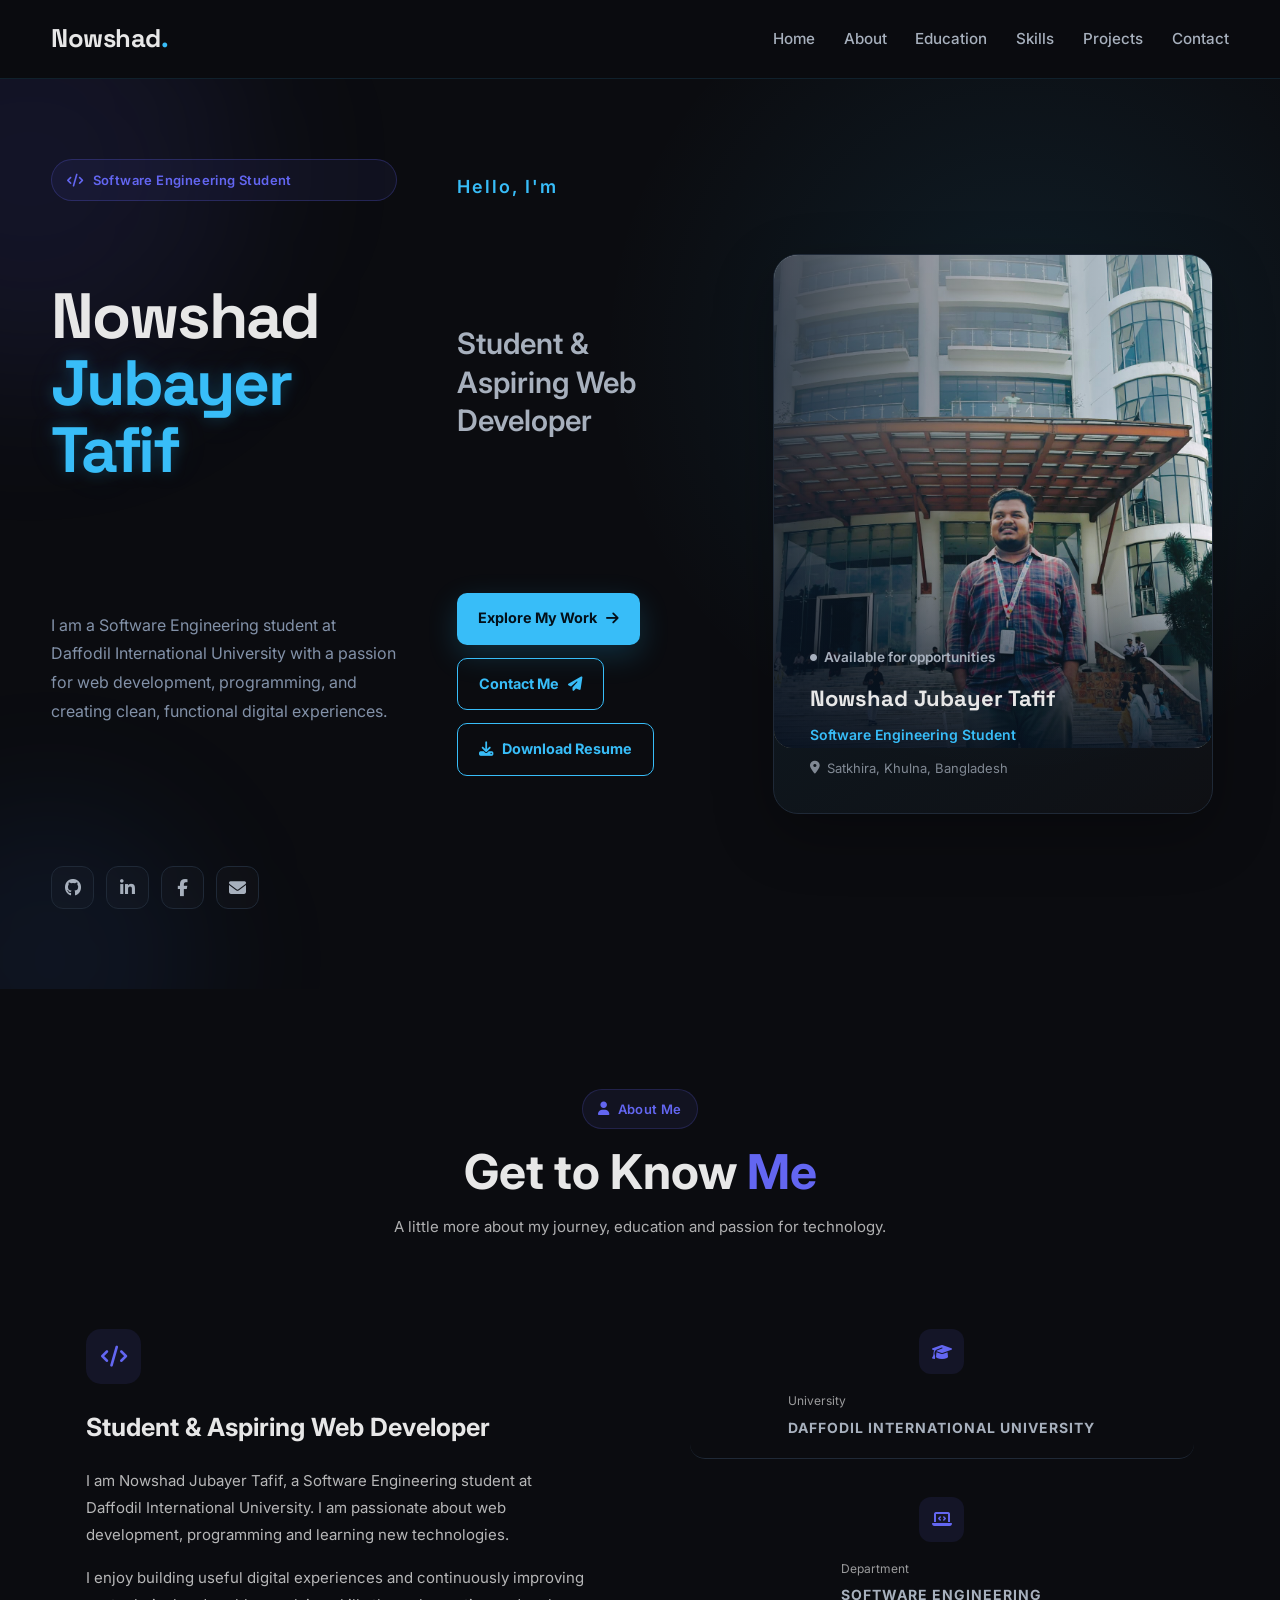
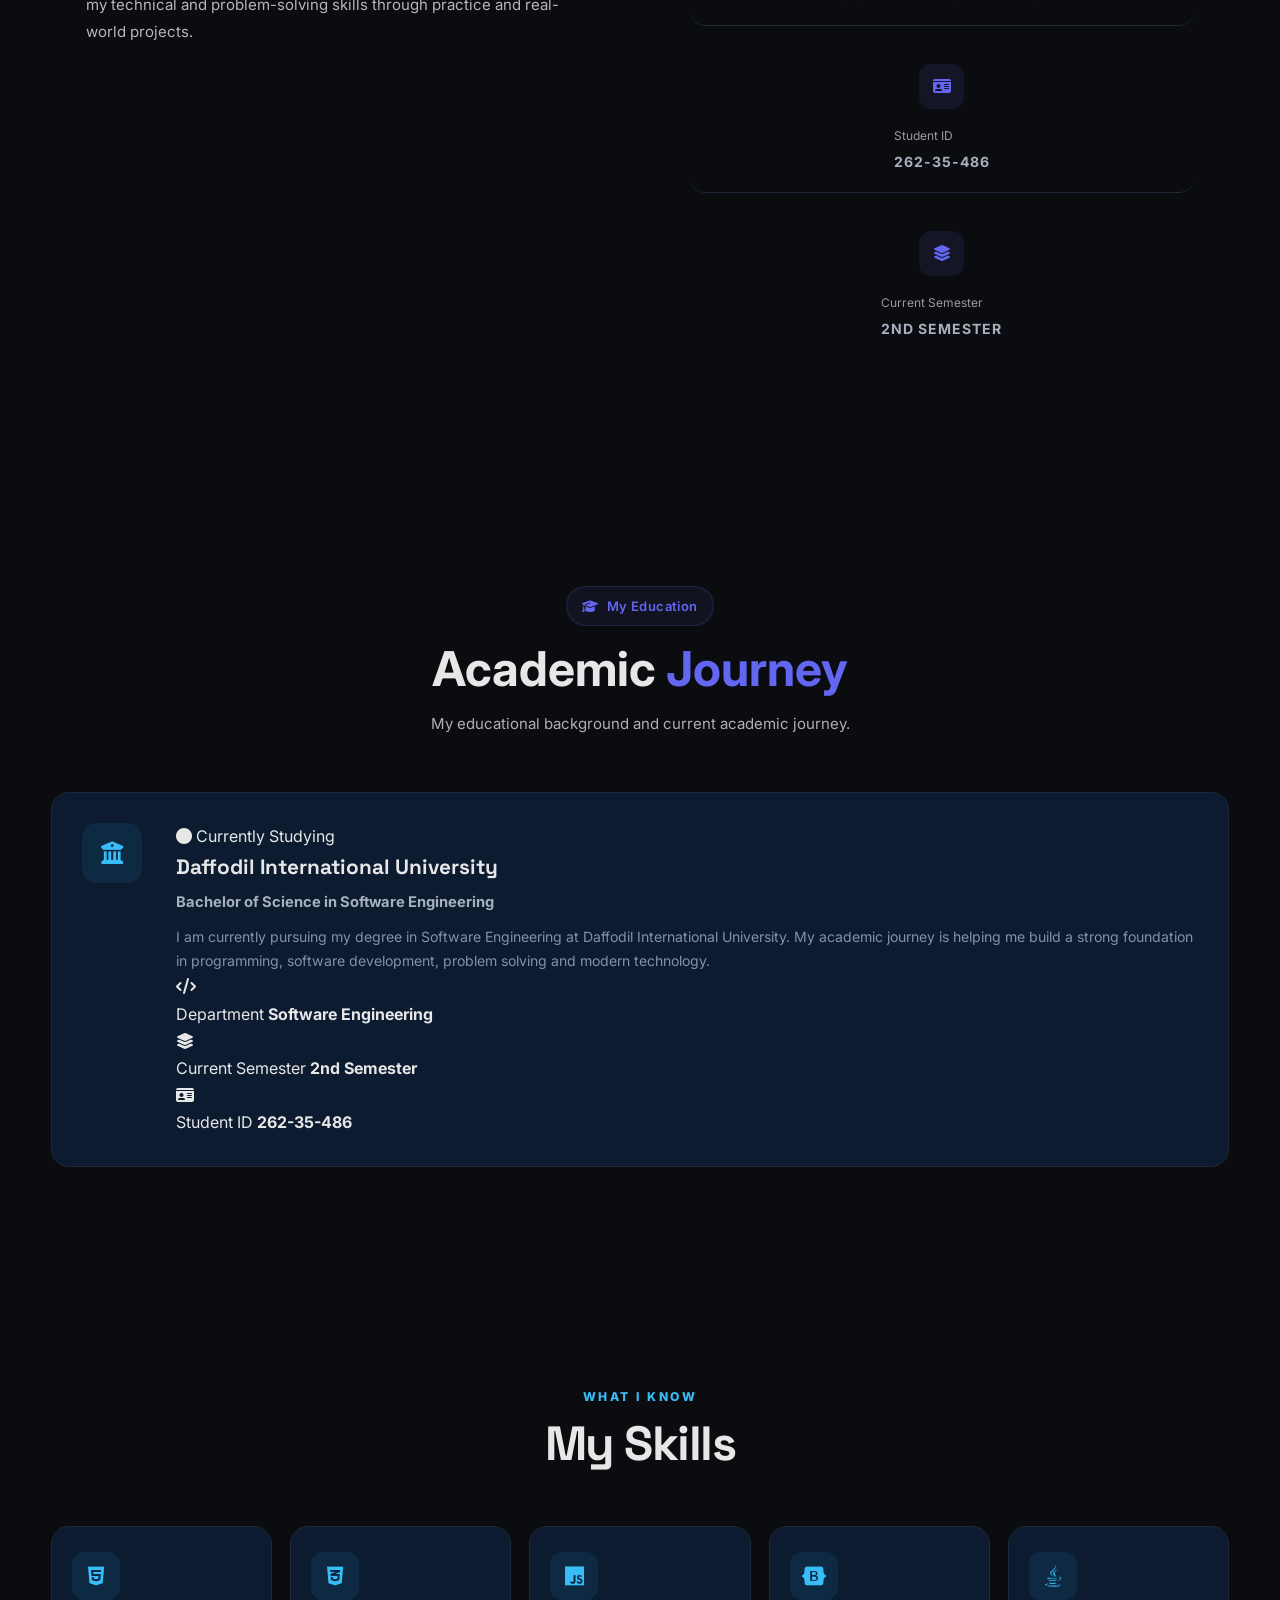
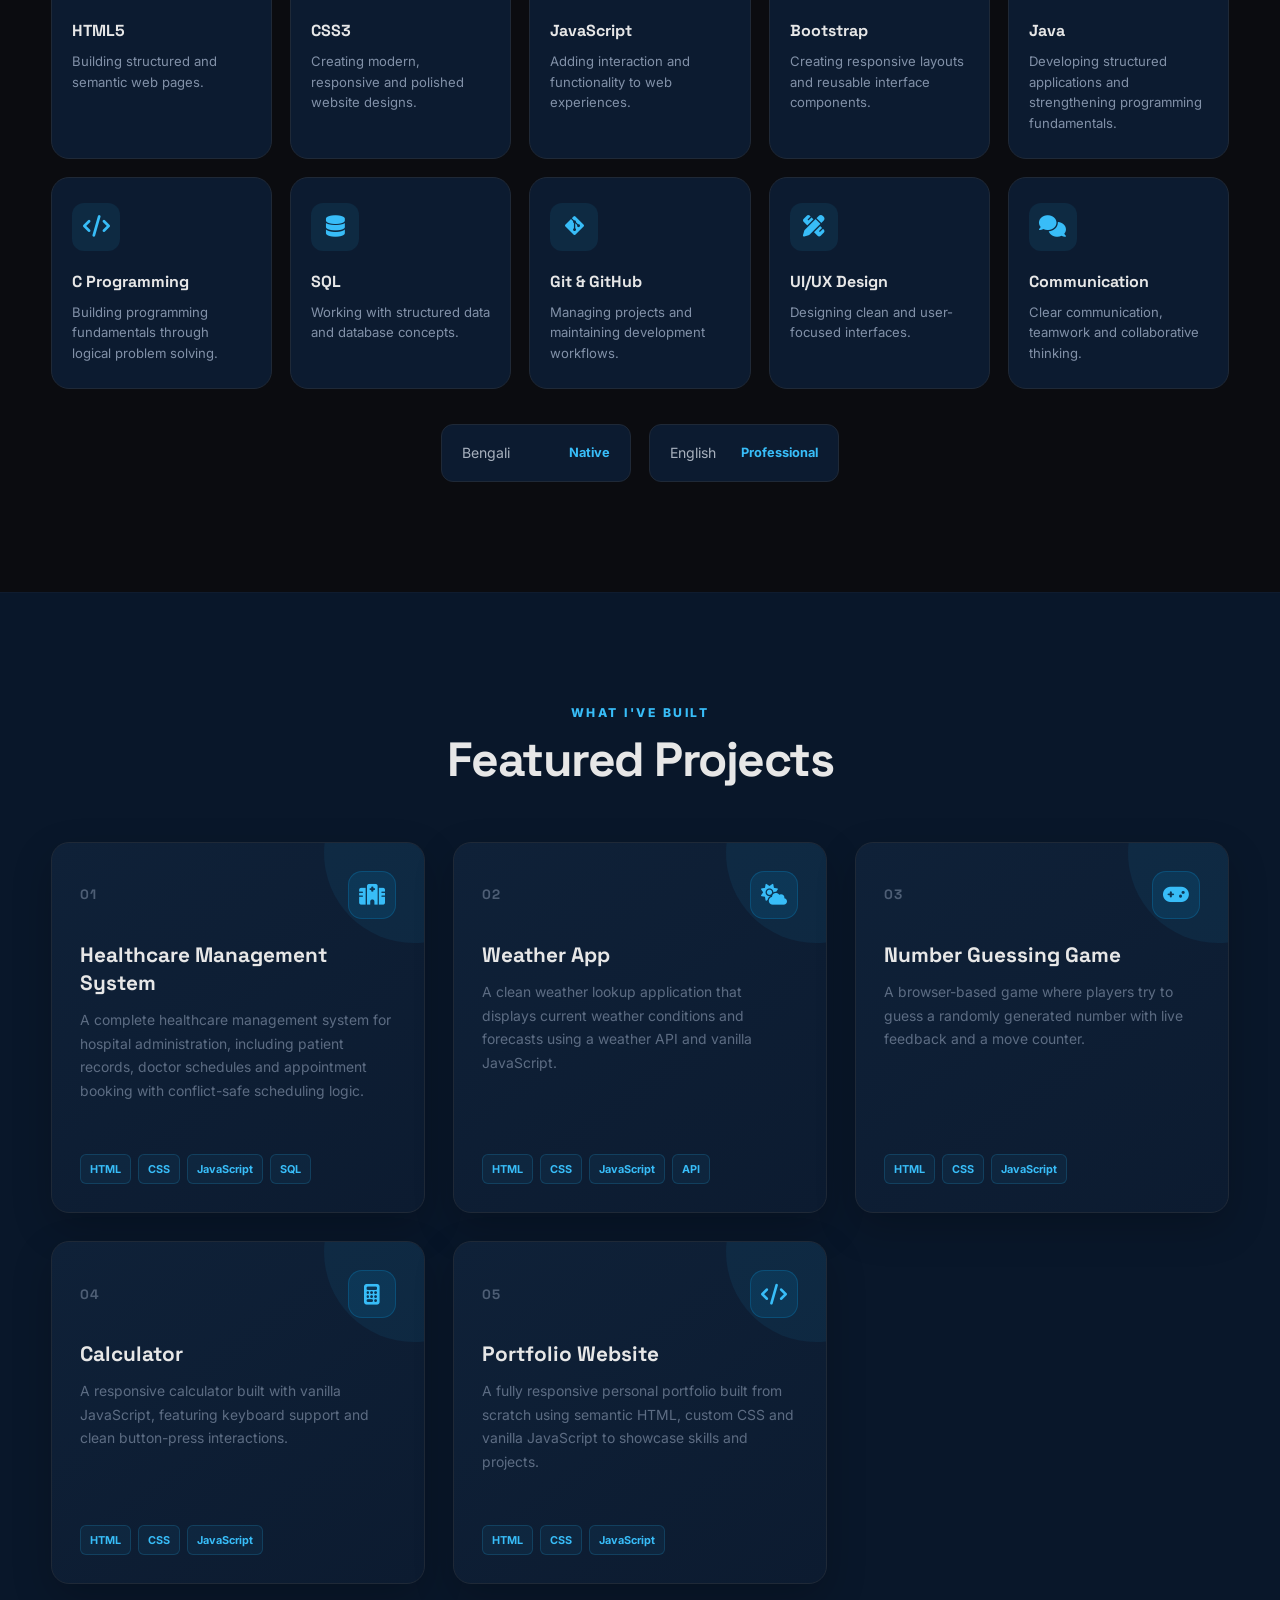
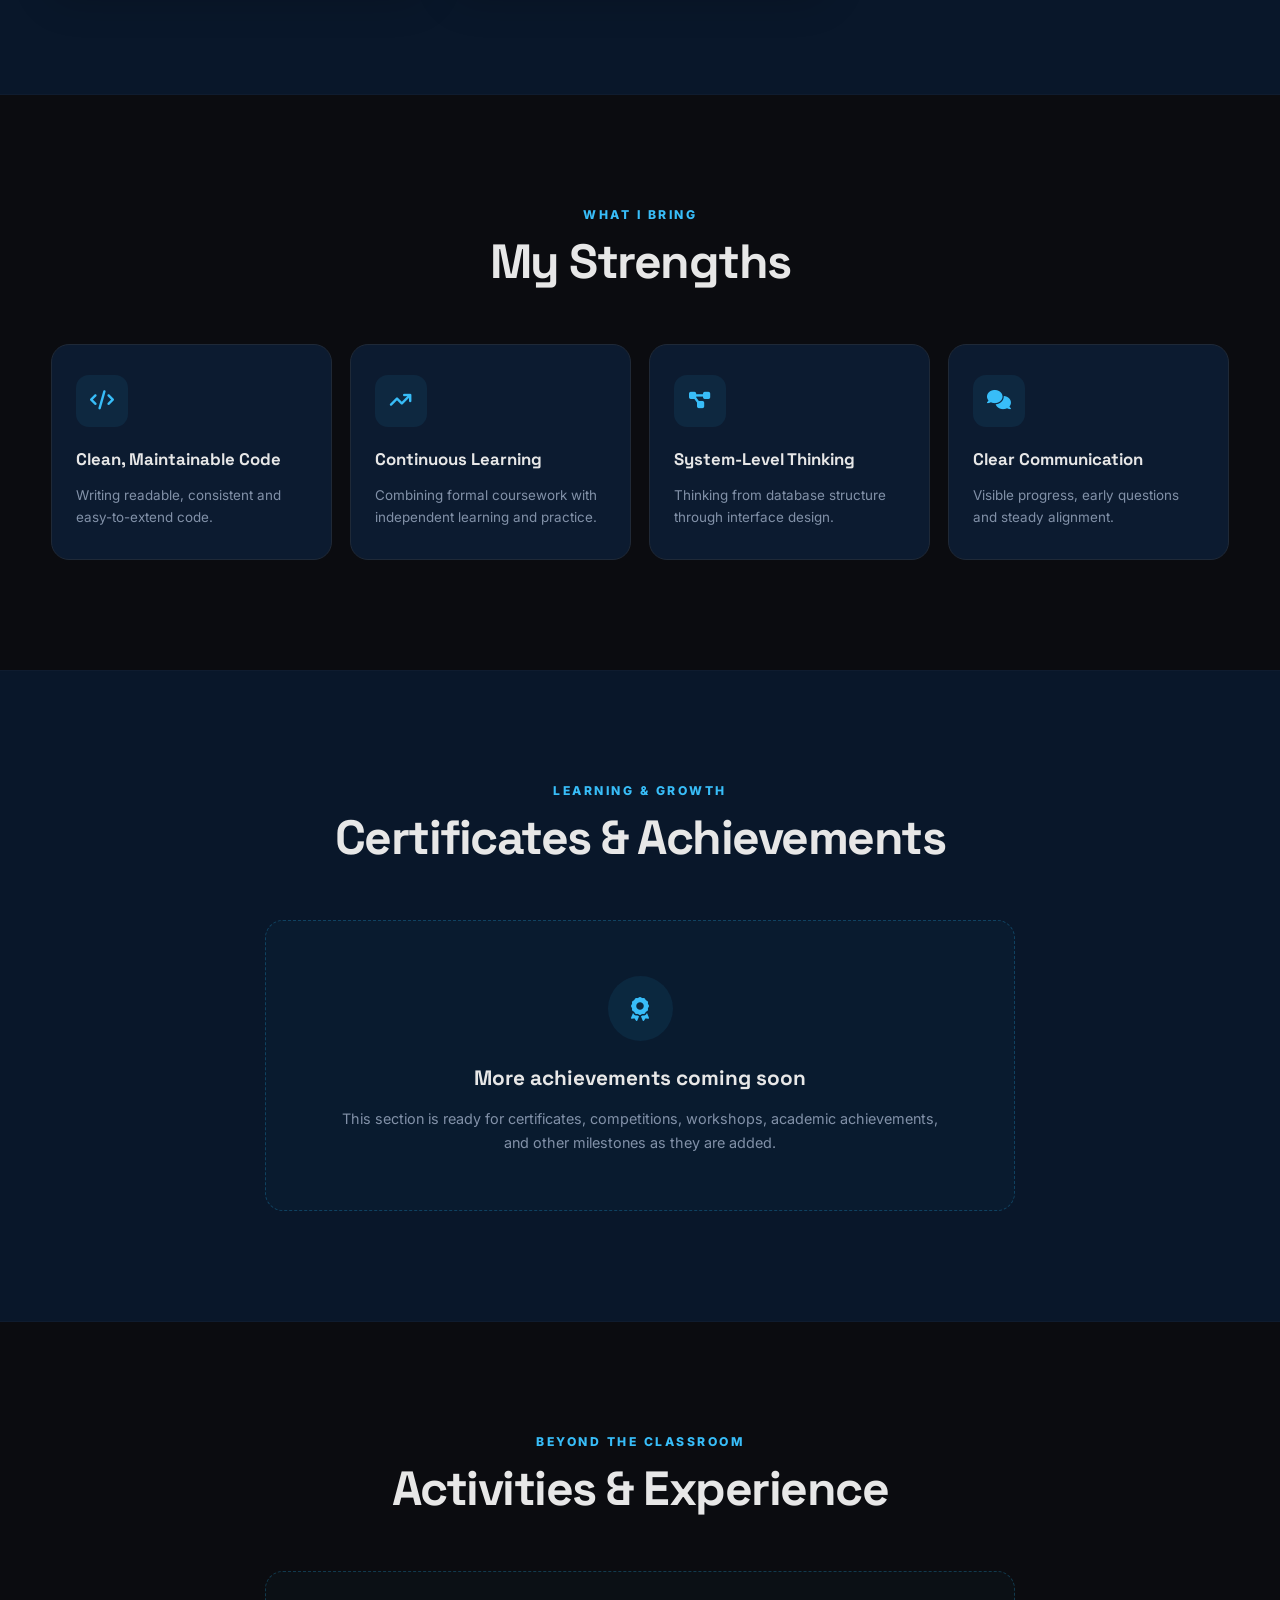
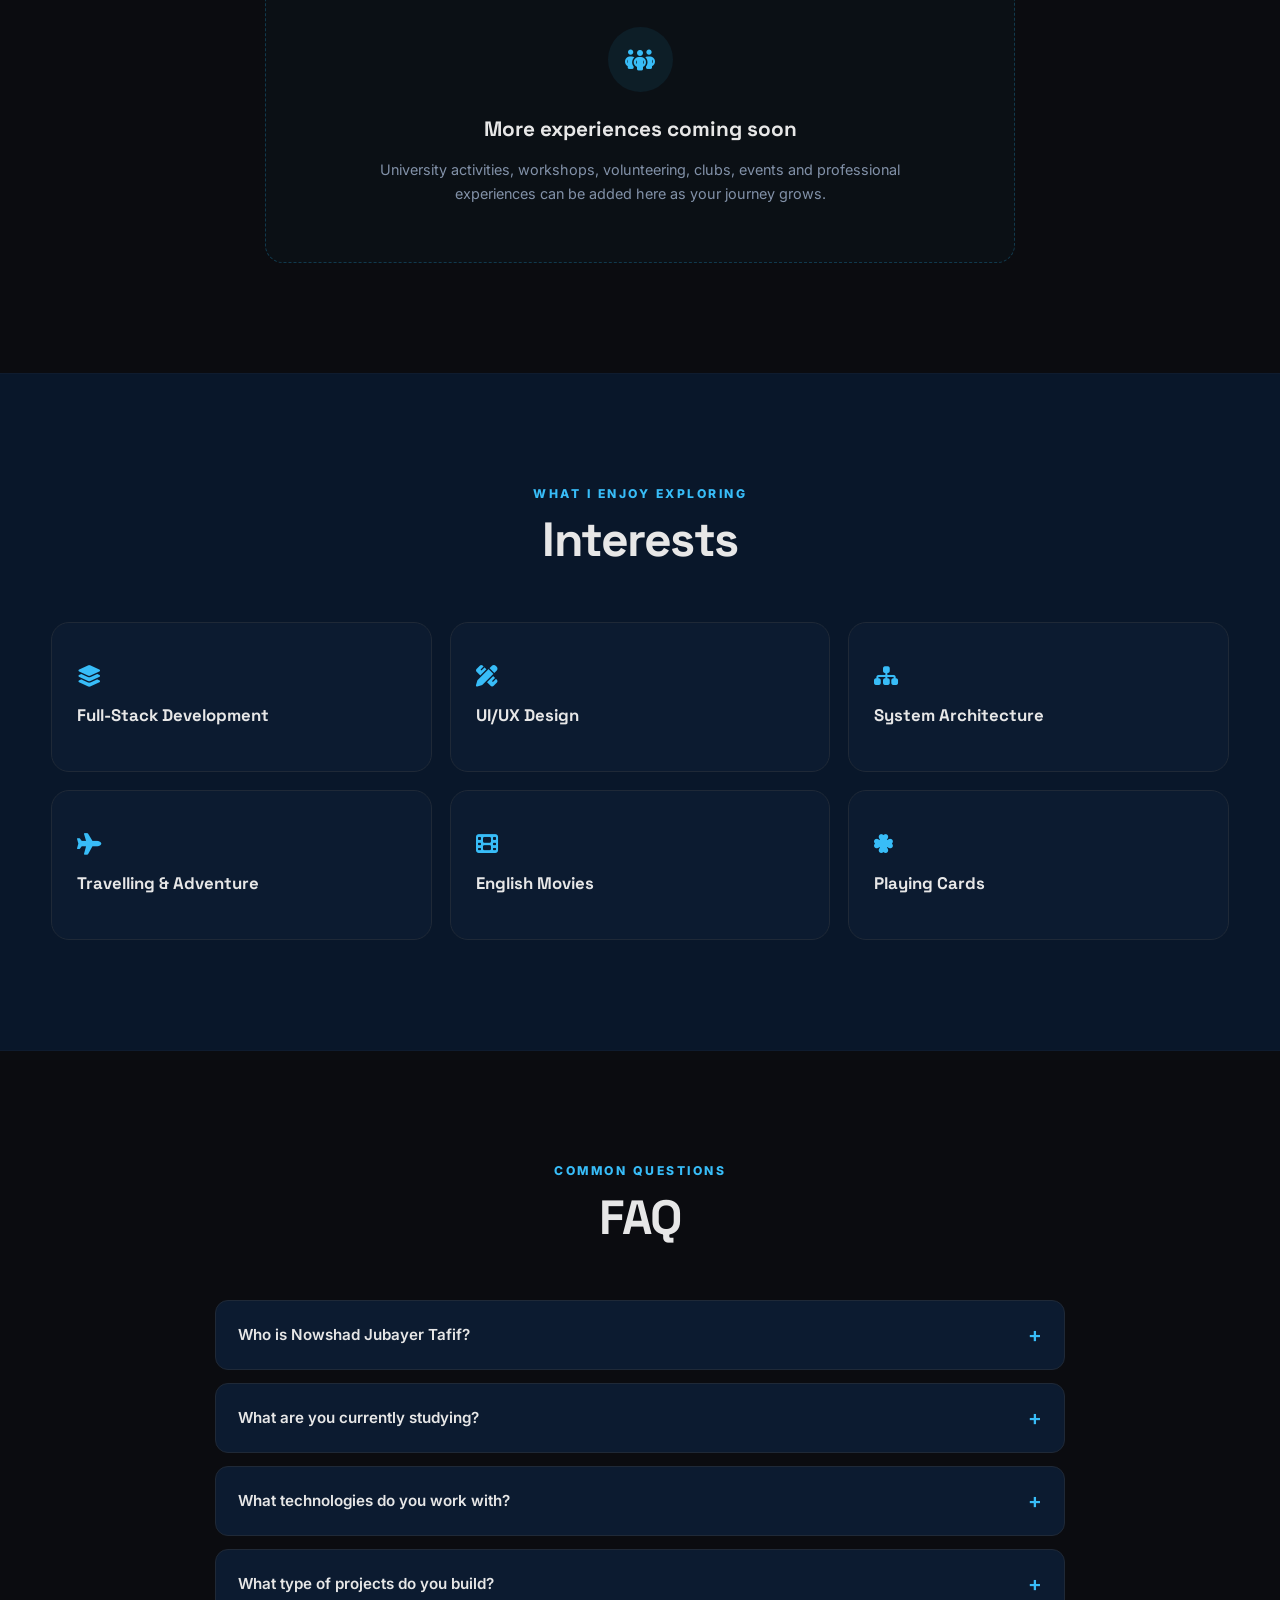
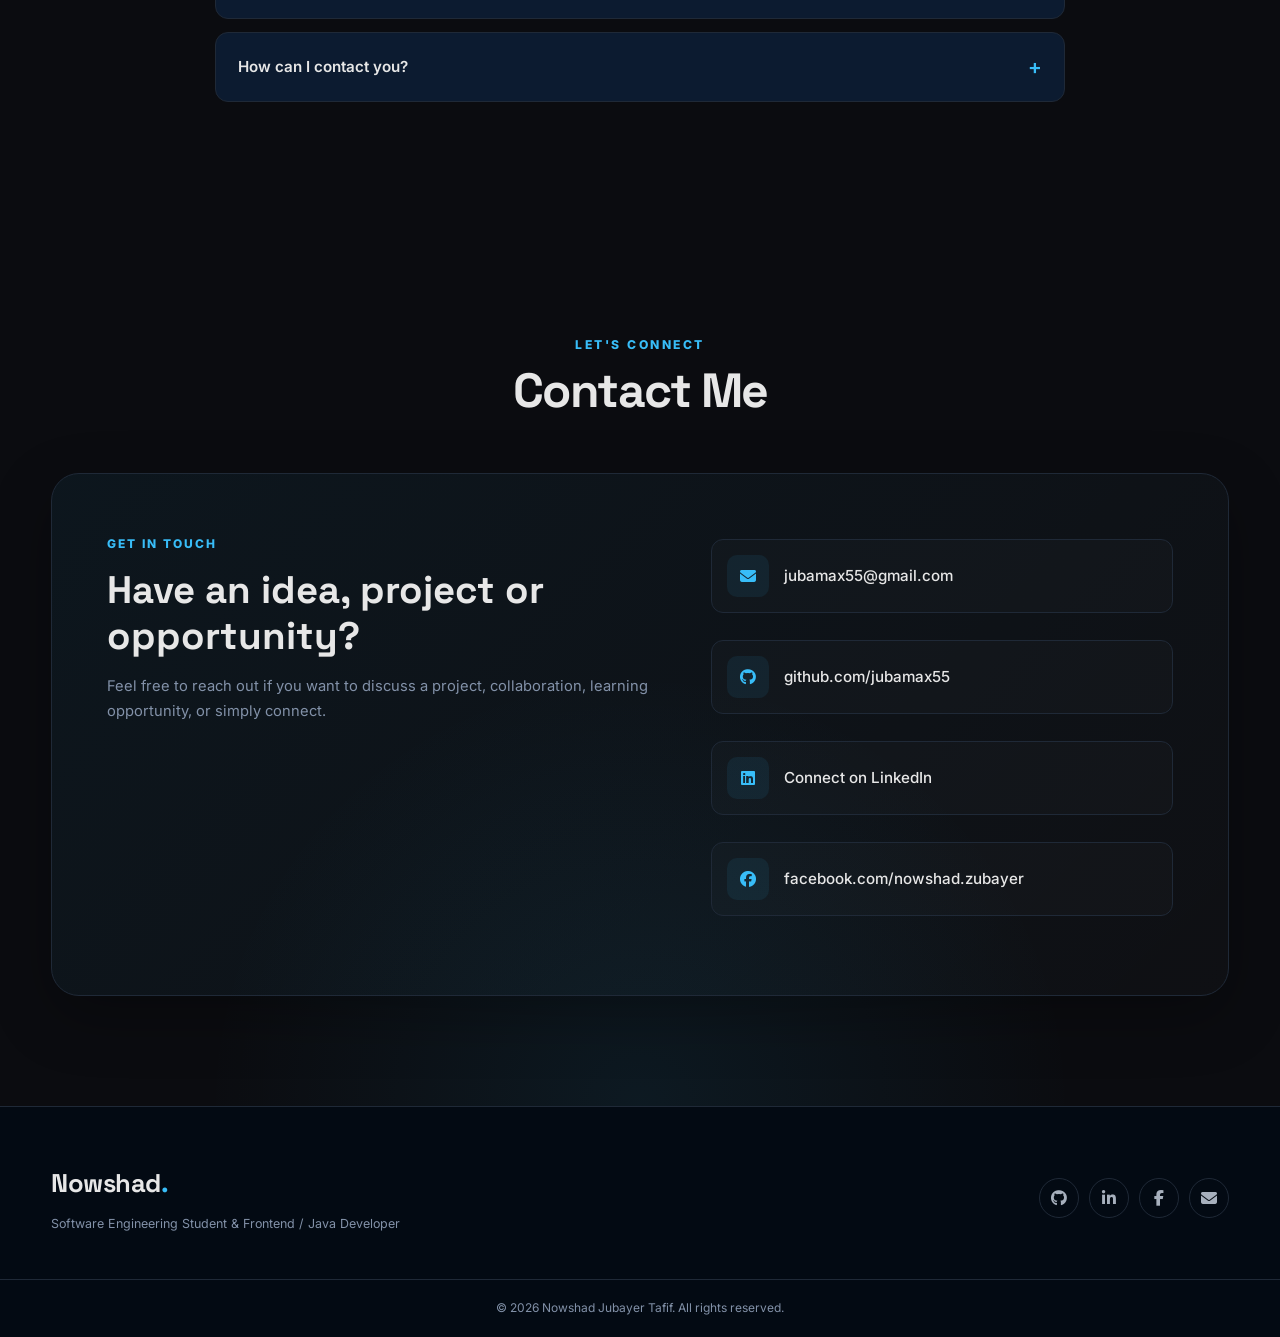
==== commit e6fd3261: "Update Education Section" ====
--- a/index.html
+++ b/index.html
@@ -327,123 +327,114 @@
              EDUCATION
         ====================================================== -->
 
-        <section class="section dark-section" id="education">
-
-            <div class="container">
-
-                <div class="section-title">
-
-                    <p>MY ACADEMIC JOURNEY</p>
-
-                    <h2>Education</h2>
-
-                </div>
-
-
-                <div class="timeline">
-
-
-                    <!-- University -->
-
-                    <div class="timeline-item">
-
-                        <div class="timeline-icon">
-                            <i class="fa-solid fa-graduation-cap"></i>
-                        </div>
-
-                        <div class="timeline-content">
-
-                            <span class="timeline-date">
-                                Present
-                            </span>
-
-                            <h3>
-                                Daffodil International University
-                            </h3>
-
-                            <h4>
-                                B.Sc. in Software Engineering
-                            </h4>
-
-                            <p>
-                                Software Engineering student developing
-                                knowledge in programming, web development,
-                                software engineering, and modern technologies.
-                            </p>
-
-                        </div>
-
-                    </div>
-
-
-                    <!-- HSC -->
-
-                    <div class="timeline-item">
-
-                        <div class="timeline-icon">
-                            <i class="fa-solid fa-school"></i>
-                        </div>
-
-                        <div class="timeline-content">
-
-                            <span class="timeline-date">
-                                Higher Secondary
-                            </span>
-
-                            <h3>
-                                Shimanta Adarsha College
-                            </h3>
-
-                            <h4>
-                                Higher Secondary Certificate — Science
-                            </h4>
-
-                            <p>
-                                Completed Higher Secondary education in the
-                                Science Group.
-                            </p>
-
-                        </div>
-
-                    </div>
-
-
-                    <!-- SSC -->
-
-                    <div class="timeline-item">
-
-                        <div class="timeline-icon">
-                            <i class="fa-solid fa-book-open"></i>
-                        </div>
-
-                        <div class="timeline-content">
-
-                            <span class="timeline-date">
-                                Secondary
-                            </span>
-
-                            <h3>
-                                Satkhira Public School and College
-                            </h3>
-
-                            <h4>
-                                Secondary School Certificate — Science
-                            </h4>
-
-                            <p>
-                                Completed Secondary education in the
-                                Science Group.
-                            </p>
-
-                        </div>
-
-                    </div>
-
-                </div>
-
-            </div>
-
-        </section>
+<!-- =====================================================
+     EDUCATION SECTION
+====================================================== -->
+
+<section class="section modern-education" id="education">
+
+    <div class="container">
+
+        <!-- SECTION HEADING -->
+        <div class="section-heading">
+
+            <span class="section-badge">
+                <i class="fa-solid fa-graduation-cap"></i>
+                My Education
+            </span>
+
+            <h2>
+                Academic <span>Journey</span>
+            </h2>
+
+            <p>
+                My educational background and current academic journey.
+            </p>
+
+        </div>
+
+
+        <!-- EDUCATION CARD -->
+        <div class="education-card">
+
+            <!-- ICON -->
+            <div class="education-icon">
+                <i class="fa-solid fa-building-columns"></i>
+            </div>
+
+
+            <!-- CONTENT -->
+            <div class="education-content">
+
+                <span class="education-status">
+                    <i class="fa-solid fa-circle"></i>
+                    Currently Studying
+                </span>
+
+                <h3>
+                    Daffodil International University
+                </h3>
+
+                <h4>
+                    Bachelor of Science in Software Engineering
+                </h4>
+
+                <p class="education-description">
+                    I am currently pursuing my degree in Software
+                    Engineering at Daffodil International University.
+                    My academic journey is helping me build a strong
+                    foundation in programming, software development,
+                    problem solving and modern technology.
+                </p>
+
+
+                <!-- EDUCATION DETAILS -->
+                <div class="education-details">
+
+                    <div class="education-detail">
+
+                        <i class="fa-solid fa-code"></i>
+
+                        <div>
+                            <span>Department</span>
+                            <strong>Software Engineering</strong>
+                        </div>
+
+                    </div>
+
+
+                    <div class="education-detail">
+
+                        <i class="fa-solid fa-layer-group"></i>
+
+                        <div>
+                            <span>Current Semester</span>
+                            <strong>2nd Semester</strong>
+                        </div>
+
+                    </div>
+
+
+                    <div class="education-detail">
+
+                        <i class="fa-solid fa-id-card"></i>
+
+                        <div>
+                            <span>Student ID</span>
+                            <strong>262-35-486</strong>
+                        </div>
+
+                    </div>
+
+                </div>
+
+            </div>
+
+        </div>
+
+    </div>
+
+</section>
 
 
         <!-- =====================================================
--- a/style.css
+++ b/style.css
@@ -3313,3 +3313,176 @@
     }
 
 }
+/* =====================================================
+   MODERN ABOUT SECTION
+===================================================== */
+
+.modern-about {
+    position: relative;
+    padding: 100px 0;
+}
+
+.section-heading {
+    text-align: center;
+    max-width: 700px;
+    margin: 0 auto 55px;
+}
+
+.section-badge {
+    display: inline-flex;
+    align-items: center;
+    gap: 8px;
+    padding: 8px 15px;
+    margin-bottom: 15px;
+    border-radius: 50px;
+    font-size: 13px;
+    font-weight: 600;
+    letter-spacing: 0.4px;
+    color: #6366f1;
+    background: rgba(99, 102, 241, 0.08);
+    border: 1px solid rgba(99, 102, 241, 0.2);
+}
+
+.section-heading h2 {
+    font-size: clamp(34px, 4vw, 48px);
+    line-height: 1.15;
+    margin-bottom: 15px;
+}
+
+.section-heading h2 span {
+    color: #6366f1;
+}
+
+.section-heading p {
+    font-size: 15px;
+    line-height: 1.7;
+    opacity: 0.75;
+}
+
+.about-modern-grid {
+    display: grid;
+    grid-template-columns: 1fr 1fr;
+    gap: 30px;
+    align-items: stretch;
+}
+
+.about-intro-card,
+.about-info-card {
+    border-radius: 22px;
+    padding: 35px;
+    transition: transform 0.3s ease, box-shadow 0.3s ease;
+}
+
+.about-intro-card:hover,
+.about-info-card:hover {
+    transform: translateY(-6px);
+}
+
+.about-icon {
+    width: 55px;
+    height: 55px;
+    display: flex;
+    align-items: center;
+    justify-content: center;
+    border-radius: 15px;
+    margin-bottom: 22px;
+    font-size: 21px;
+    color: #6366f1;
+    background: rgba(99, 102, 241, 0.1);
+}
+
+.about-intro-card h3 {
+    font-size: 25px;
+    margin-bottom: 18px;
+}
+
+.about-intro-card p {
+    font-size: 15px;
+    line-height: 1.8;
+    margin-bottom: 16px;
+    opacity: 0.78;
+}
+
+.about-info-card {
+    display: flex;
+    flex-direction: column;
+    justify-content: center;
+    gap: 20px;
+}
+
+.info-item {
+    display: flex;
+    align-items: center;
+    gap: 17px;
+    padding: 18px;
+    border-radius: 15px;
+    transition: transform 0.3s ease;
+}
+
+.info-item:hover {
+    transform: translateX(5px);
+}
+
+.info-icon {
+    min-width: 45px;
+    width: 45px;
+    height: 45px;
+    display: flex;
+    align-items: center;
+    justify-content: center;
+    border-radius: 12px;
+    color: #6366f1;
+    background: rgba(99, 102, 241, 0.1);
+}
+
+.info-item span {
+    display: block;
+    font-size: 12px;
+    margin-bottom: 4px;
+    opacity: 0.65;
+}
+
+.info-item strong {
+    display: block;
+    font-size: 14px;
+}
+
+/* ABOUT RESPONSIVE */
+
+@media (max-width: 800px) {
+
+    .modern-about {
+        padding: 75px 0;
+    }
+
+    .about-modern-grid {
+        grid-template-columns: 1fr;
+    }
+
+    .about-intro-card,
+    .about-info-card {
+        padding: 28px;
+    }
+
+}
+
+@media (max-width: 500px) {
+
+    .section-heading {
+        margin-bottom: 40px;
+    }
+
+    .about-intro-card,
+    .about-info-card {
+        padding: 22px;
+    }
+
+    .about-intro-card h3 {
+        font-size: 22px;
+    }
+
+    .info-item {
+        padding: 14px;
+    }
+
+}
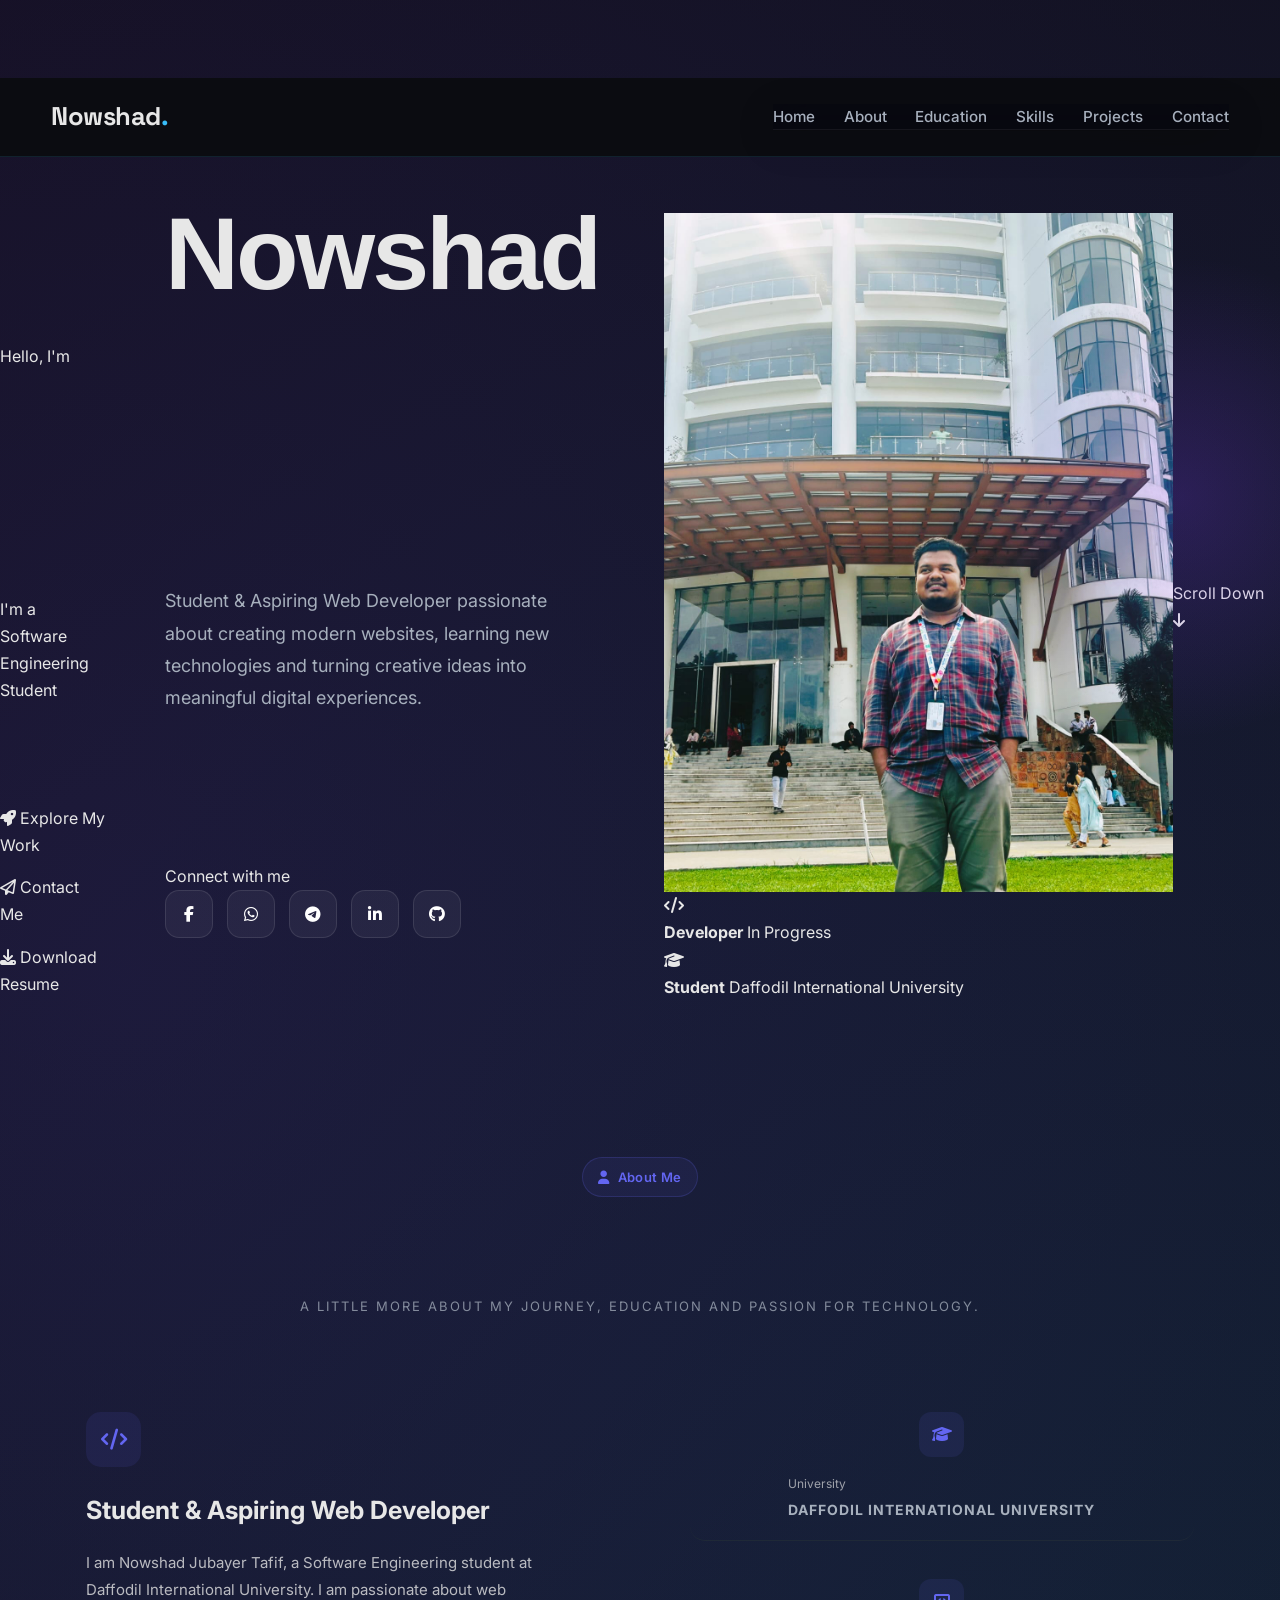
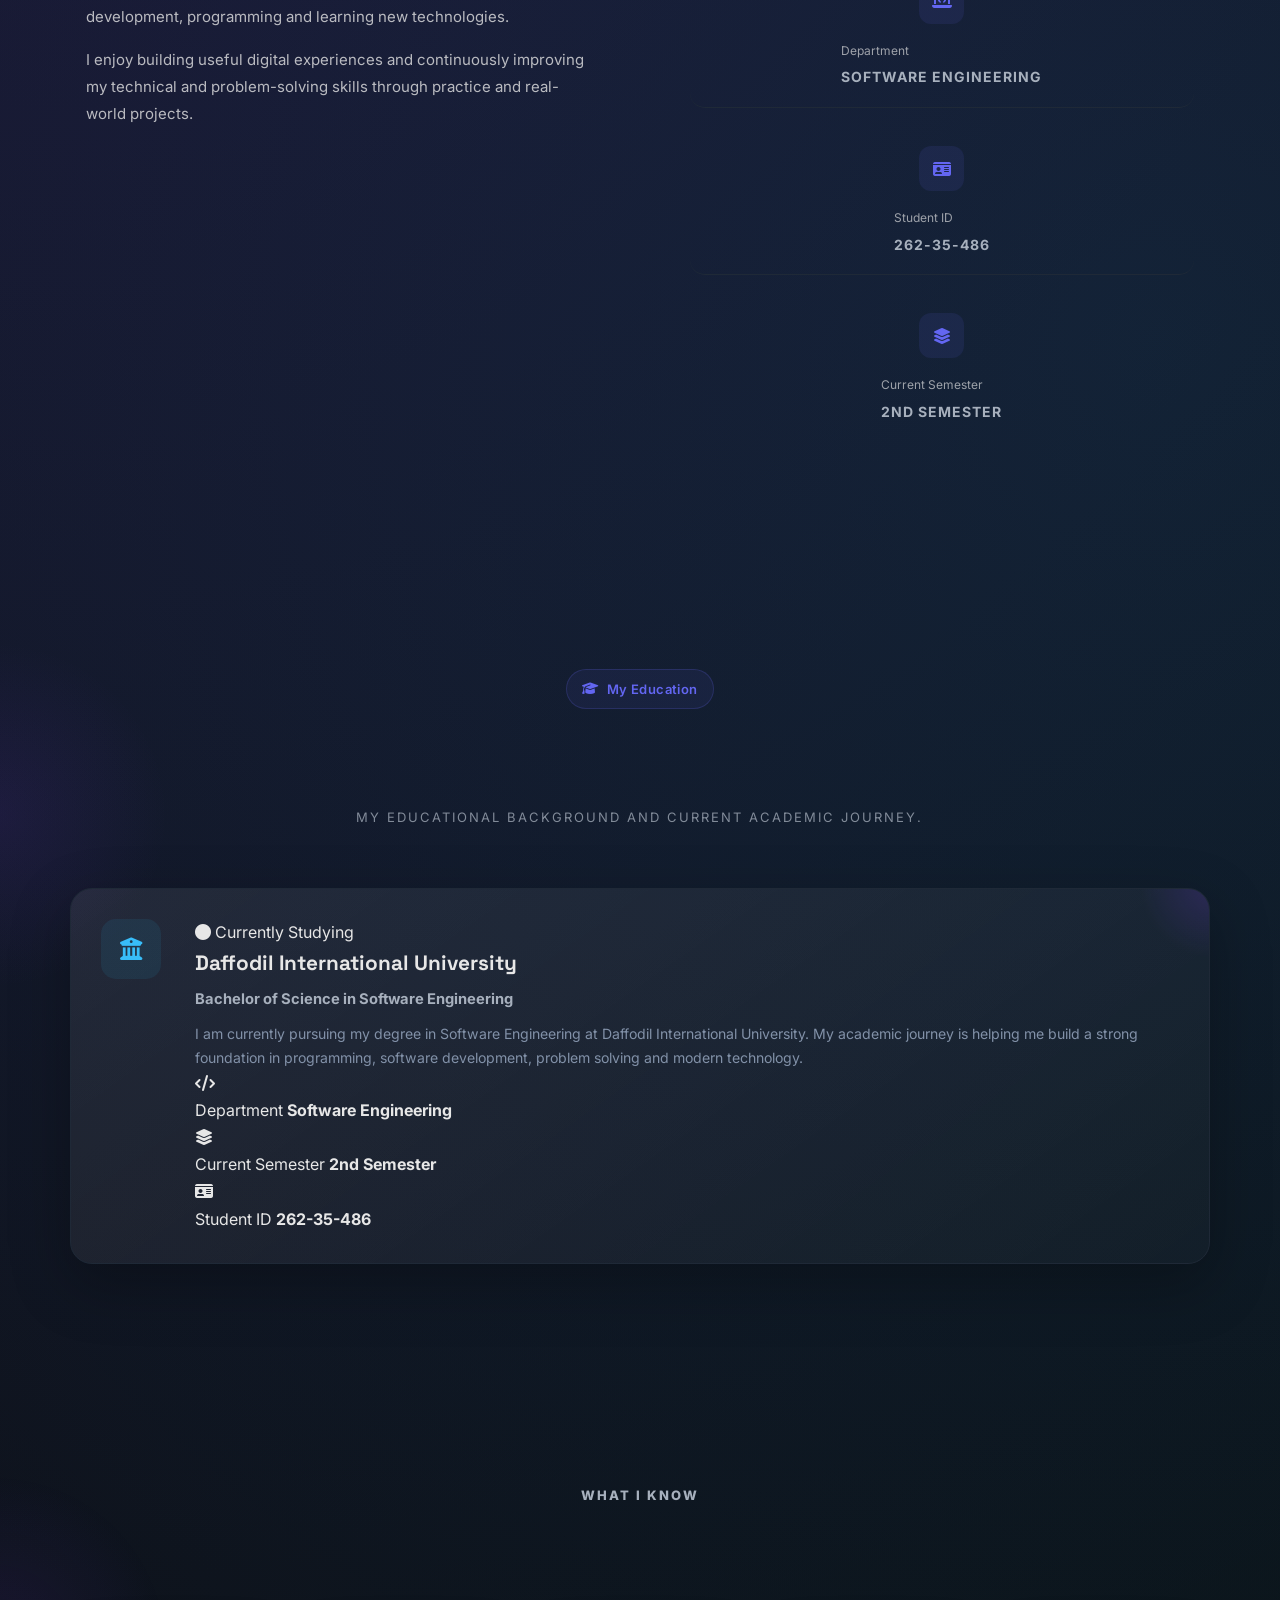
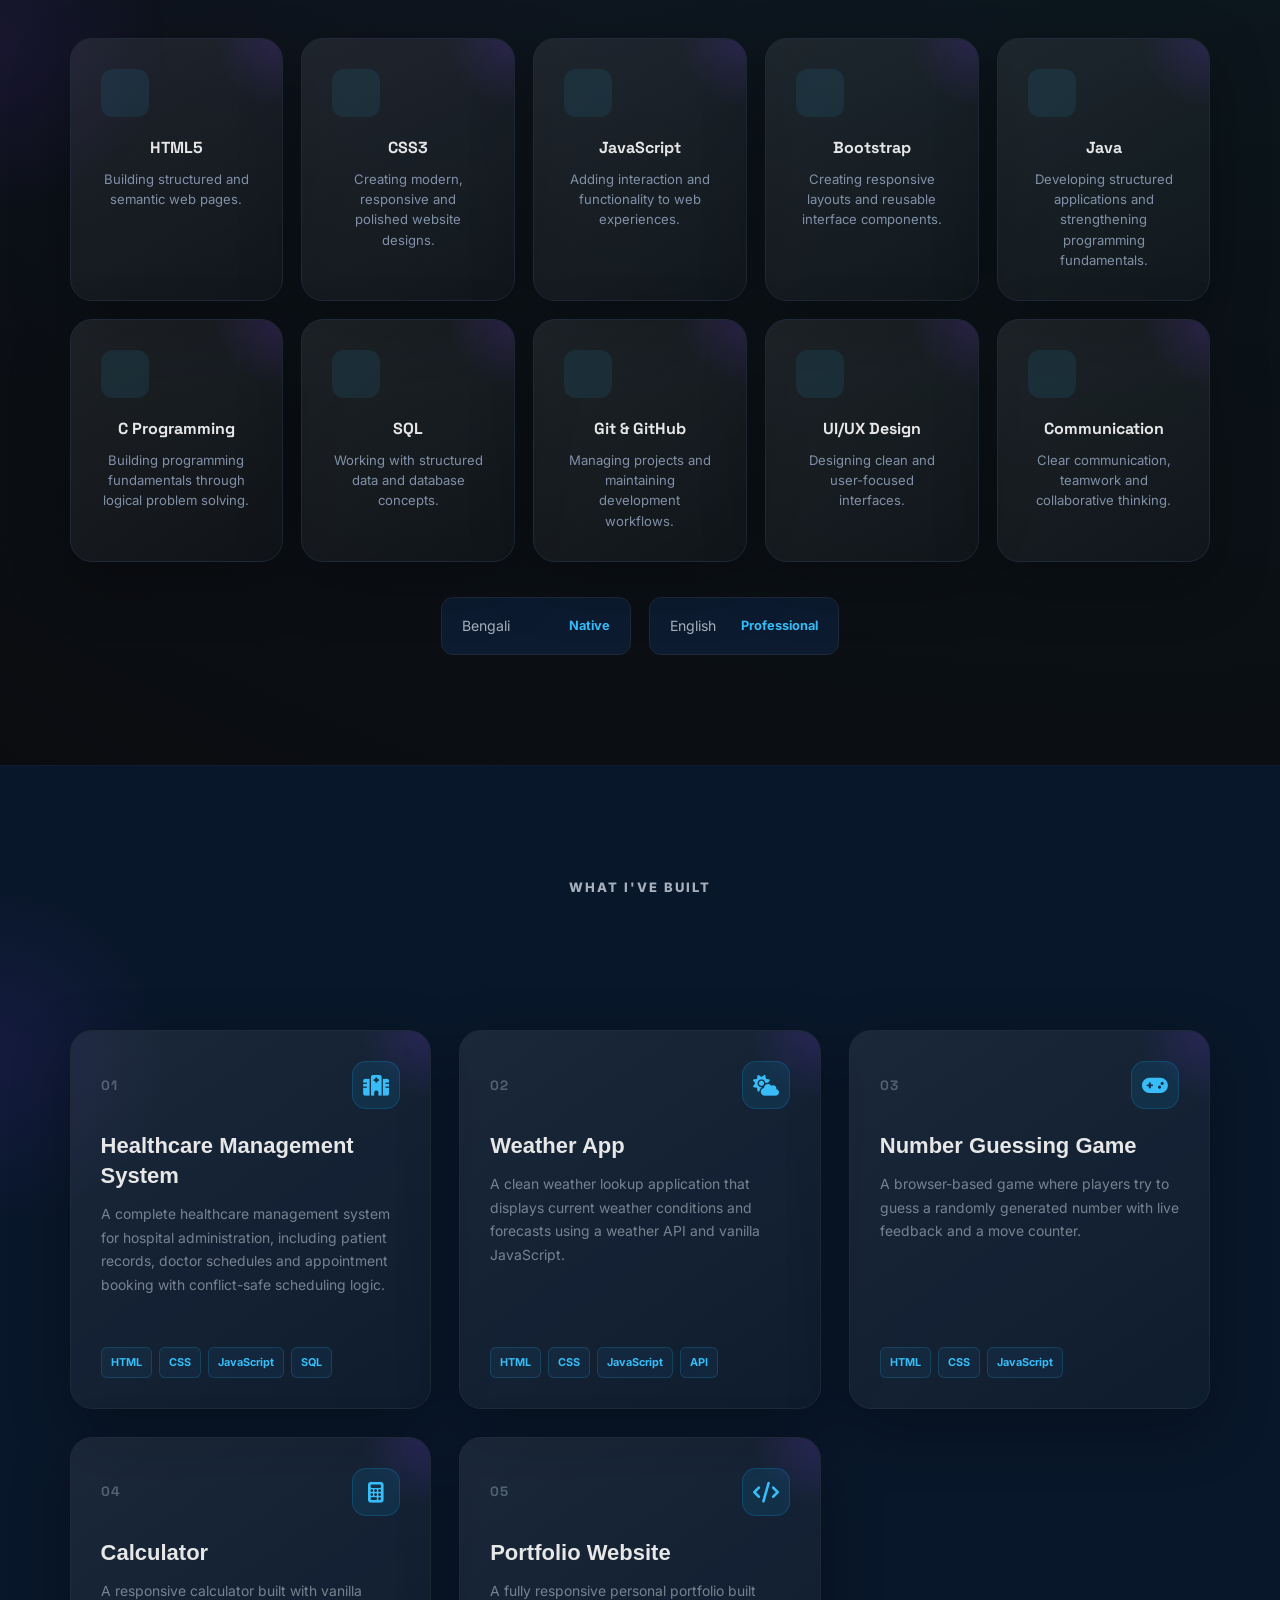
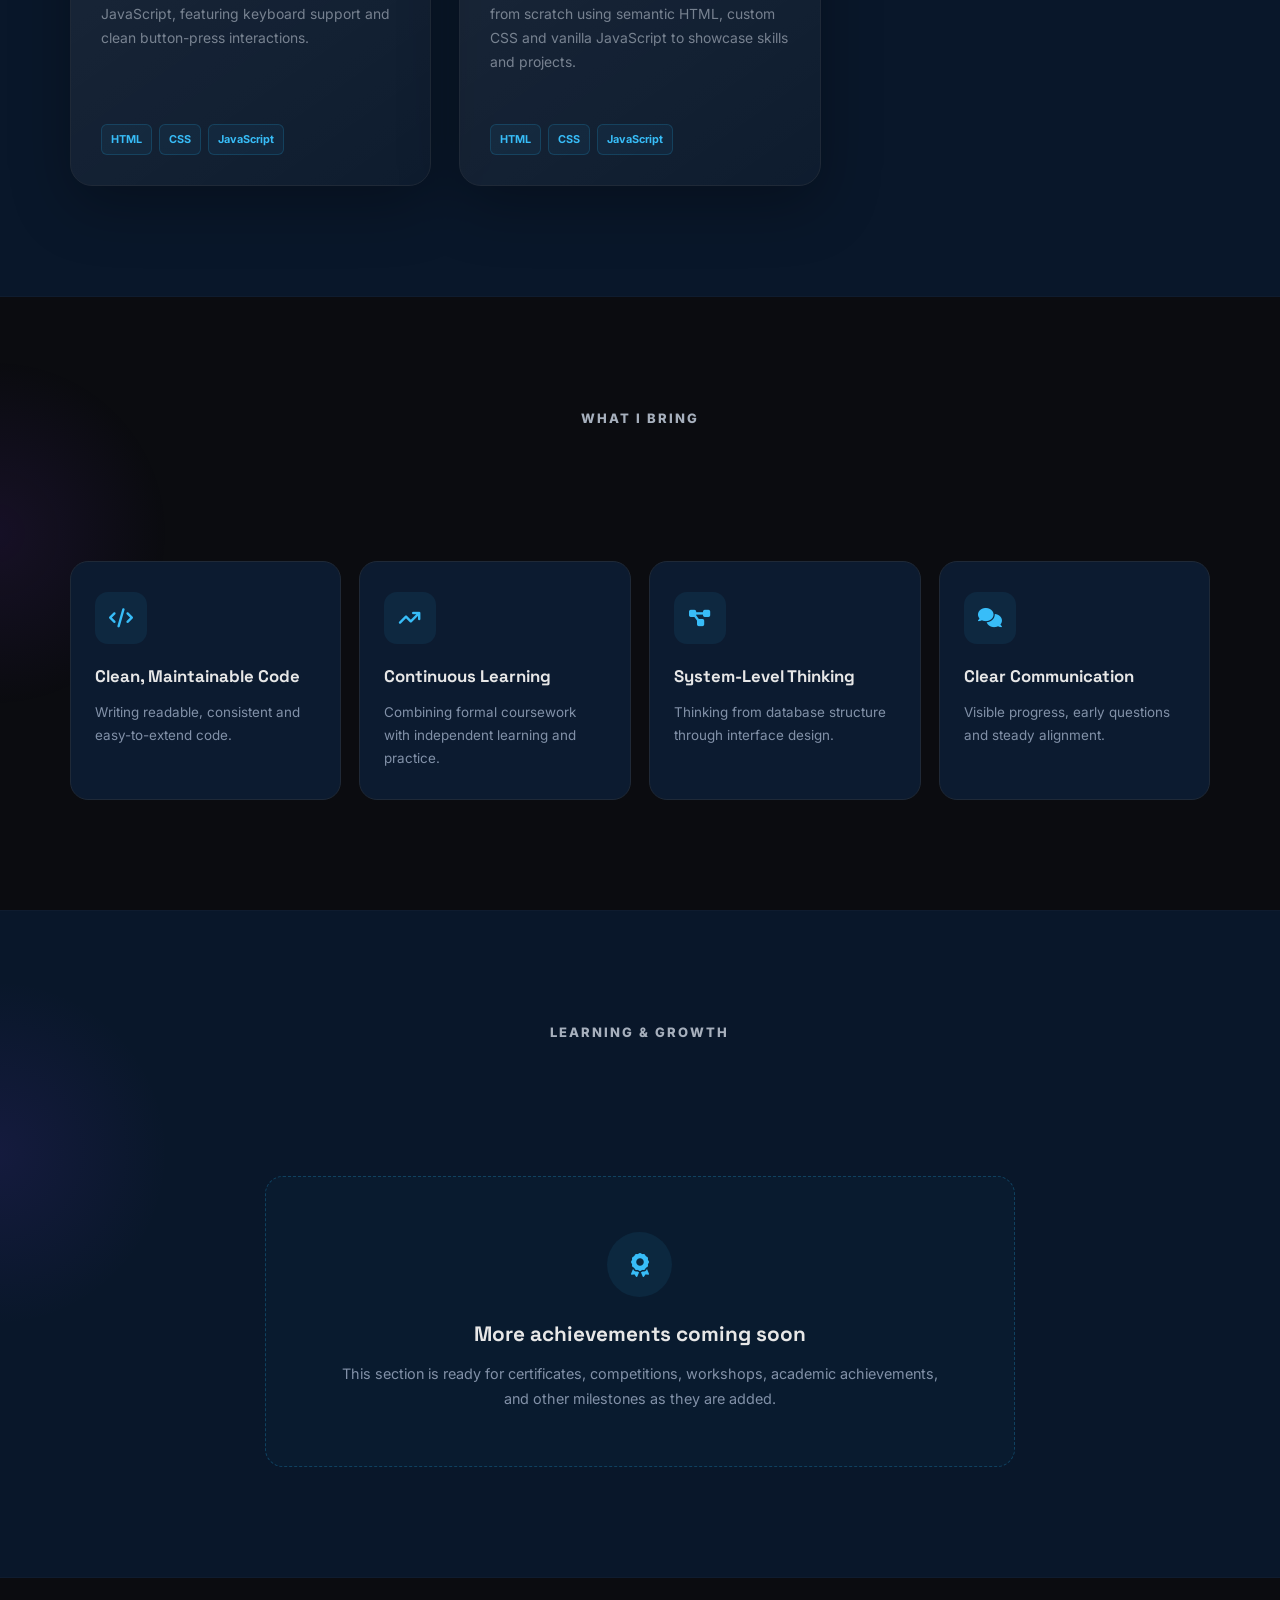
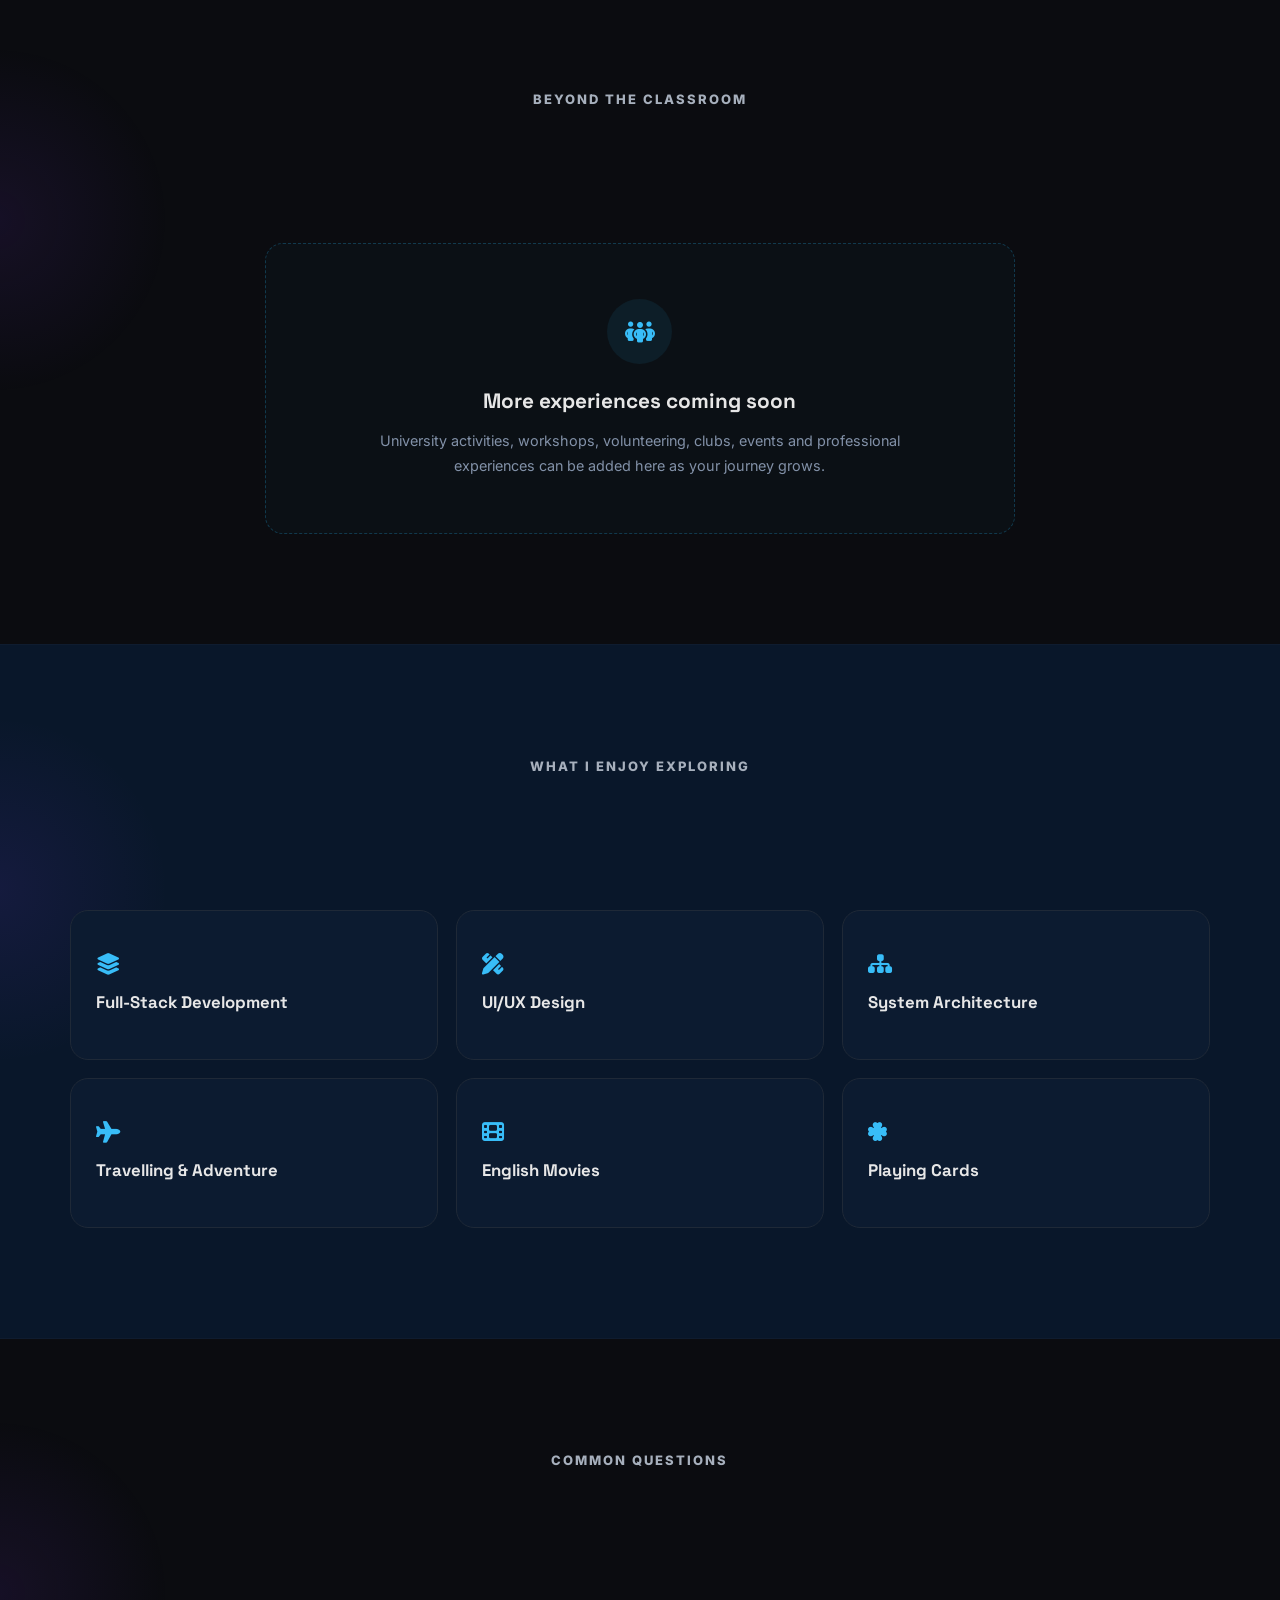
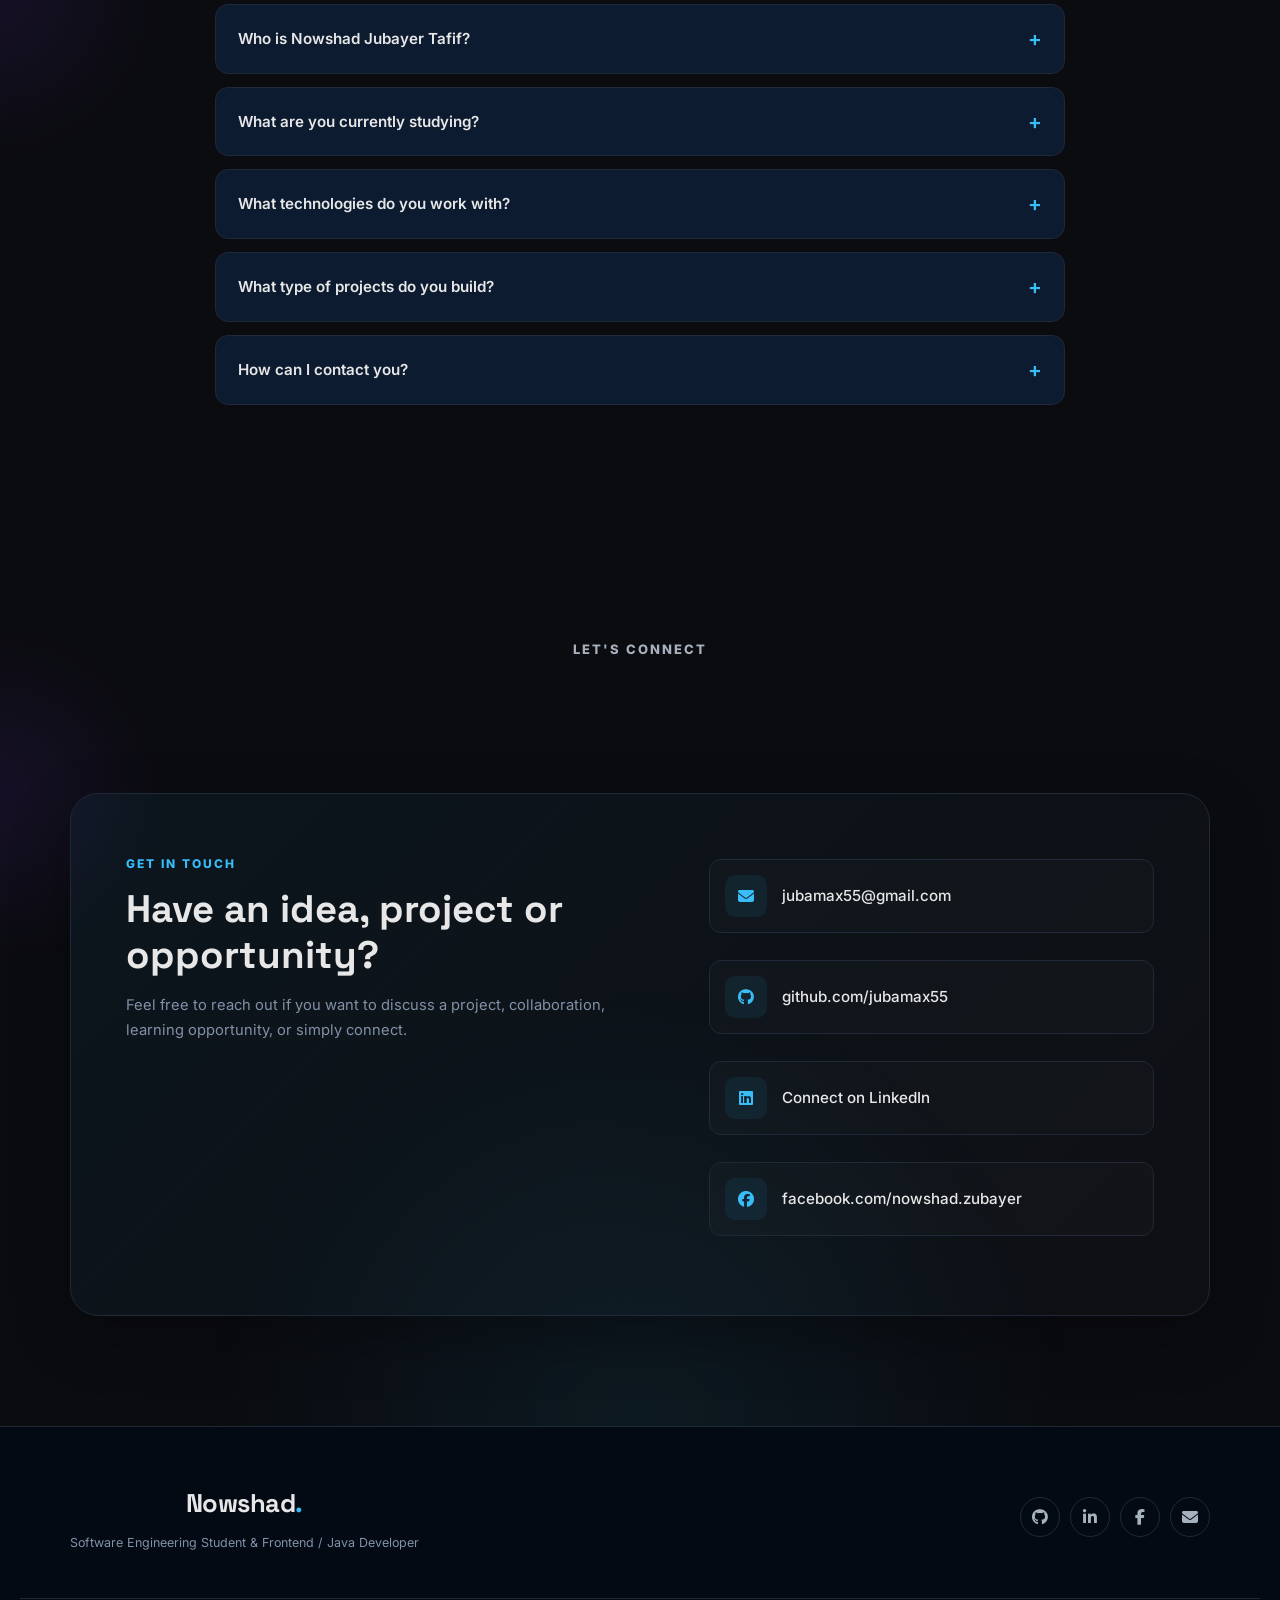
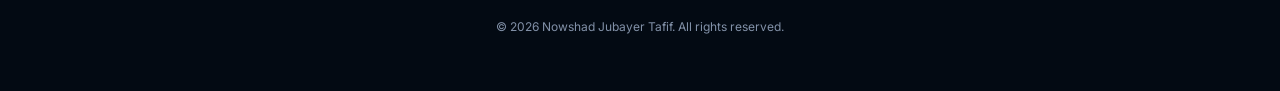
==== commit bb1e31e4: "Create premium modern hero section" ====
--- a/index.html
+++ b/index.html
@@ -70,63 +70,1434 @@
      HOME / HERO
 ====================================================== -->
 
-<section class="hero modern-hero" id="home">
+<!-- =====================================================
+     PREMIUM HOME / HERO SECTION
+====================================================== -->
+
+<section class="premium-hero" id="home">
+
+    <!-- Background -->
+    <div class="hero-grid"></div>
+
+    <div class="hero-glow hero-glow-one"></div>
+    <div class="hero-glow hero-glow-two"></div>
+
 
     <div class="container hero-container">
 
-        <!-- LEFT CONTENT -->
+        <!-- ================= LEFT CONTENT ================= -->
+
         <div class="hero-content">
 
-            <span class="hero-badge">
-                <i class="fa-solid fa-code"></i>
-                Software Engineering Student
+            <div class="hero-intro">
+
+                <span class="intro-line"></span>
+
+                <span>Hello, I'm</span>
+
+            </div>
+
+
+            <h1 class="hero-name">
+
+                Nowshad
+
+                <span>Jubayer Tafif</span>
+
+            </h1>
+
+
+            <div class="hero-role">
+
+                <span class="role-static">
+                    I'm a
+                </span>
+
+                <span class="role-highlight">
+                    Software Engineering Student
+                </span>
+
+            </div>
+
+
+            <p class="hero-description">
+
+                Student &amp; Aspiring Web Developer passionate
+                about creating modern websites, learning new
+                technologies and turning creative ideas into
+                meaningful digital experiences.
+
+            </p>
+
+
+            <!-- ================= BUTTONS ================= -->
+
+            <div class="hero-buttons">
+
+                <a href="#projects"
+                   class="hero-btn hero-btn-primary">
+
+                    <i class="fa-solid fa-rocket"></i>
+
+                    Explore My Work
+
+                </a>
+
+
+                <a href="#contact"
+                   class="hero-btn hero-btn-outline">
+
+                    <i class="fa-regular fa-paper-plane"></i>
+
+                    Contact Me
+
+                </a>
+
+
+                <a href="resume.pdf"
+                   class="hero-btn hero-btn-resume"
+                   download>
+
+                    <i class="fa-solid fa-download"></i>
+
+                    Download Resume
+
+                </a>
+
+            </div>
+
+
+            <!-- ================= SOCIAL ================= -->
+
+            <div class="hero-social-area">
+
+                <span class="social-label">
+                    Connect with me
+                </span>
+
+
+                <div class="hero-social-links">
+
+                    <!-- Facebook -->
+
+                    <a href="https://www.facebook.com/nowshad.zubayer"
+                       target="_blank"
+                       aria-label="Facebook">
+
+                        <i class="fa-brands fa-facebook-f"></i>
+
+                    </a>
+
+
+                    <!-- WhatsApp -->
+
+                    <a href="https://wa.me/880XXXXXXXXXX"
+                       target="_blank"
+                       aria-label="WhatsApp">
+
+                        <i class="fa-brands fa-whatsapp"></i>
+
+                    </a>
+
+
+                    <!-- Telegram -->
+
+                    <a href="https://t.me/YOUR_USERNAME"
+                       target="_blank"
+                       aria-label="Telegram">
+
+                        <i class="fa-brands fa-telegram"></i>
+
+                    </a>
+
+
+                    <!-- LinkedIn -->
+
+                    <a href="https://www.linkedin.com/in/noushad-jubayer-tafif-a48422415/"
+                       target="_blank"
+                       aria-label="LinkedIn">
+
+                        <i class="fa-brands fa-linkedin-in"></i>
+
+                    </a>
+
+
+                    <!-- GitHub -->
+
+                    <a href="https://github.com/jubamax55"
+                       target="_blank"
+                       aria-label="GitHub">
+
+                        <i class="fa-brands fa-github"></i>
+
+                    </a>
+
+                </div>
+
+            </div>
+
+        </div>
+
+
+        <!-- ================= RIGHT PHOTO ================= -->
+
+        <div class="hero-visual">
+
+            <div class="hero-photo-wrapper">
+
+
+                <!-- Decorative Rings -->
+
+                <div class="photo-ring ring-one"></div>
+
+                <div class="photo-ring ring-two"></div>
+
+
+                <!-- Profile Photo -->
+
+                <div class="hero-photo">
+
+                    <img
+                        src="profile.jpg"
+                        alt="Nowshad Jubayer Tafif"
+                    >
+
+                </div>
+
+
+                <!-- Floating Card -->
+
+                <div class="floating-card floating-card-one">
+
+                    <i class="fa-solid fa-code"></i>
+
+                    <div>
+
+                        <strong>
+                            Developer
+                        </strong>
+
+                        <span>
+                            In Progress
+                        </span>
+
+                    </div>
+
+                </div>
+
+
+                <!-- Floating Card -->
+
+                <div class="floating-card floating-card-two">
+
+                    <i class="fa-solid fa-graduation-cap"></i>
+
+                    <div>
+
+                        <strong>
+                            Student
+                        </strong>
+
+                        <span>
+                            Daffodil International University
+                        </span>
+
+                    </div>
+
+                </div>
+
+            </div>
+
+        </div>
+
+    </div>
+
+
+    <!-- ================= SCROLL ================= -->
+
+    <a href="#about"
+       class="hero-scroll">
+
+        <span>
+            Scroll Down
+        </span>
+
+        <i class="fa-solid fa-arrow-down"></i>
+
+    </a>
+
+</section>
+
+
+        <!-- =====================================================
+             ABOUT
+        ====================================================== -->
+
+        <!-- =====================================================
+     ABOUT SECTION
+====================================================== -->
+
+<section class="about modern-about" id="about">
+
+    <div class="container">
+
+        <!-- SECTION HEADING -->
+        <div class="section-heading">
+            <span class="section-badge">
+                <i class="fa-solid fa-user"></i>
+                About Me
             </span>
 
-            <p class="small-title">
-                Hello, I'm
+            <h2>
+                Get to Know <span>Me</span>
+            </h2>
+
+            <p>
+                A little more about my journey, education and passion
+                for technology.
             </p>
-
-            <h1>
-                Nowshad <span>Jubayer Tafif</span>
-            </h1>
+        </div>
+
+        <!-- ABOUT CONTENT -->
+        <div class="about-modern-grid">
+
+            <!-- LEFT SIDE -->
+            <div class="about-intro-card">
+
+                <div class="about-icon">
+                    <i class="fa-solid fa-code"></i>
+                </div>
+
+                <h3>
+                    Student &amp; Aspiring Web Developer
+                </h3>
+
+                <p>
+                    I am Nowshad Jubayer Tafif, a Software Engineering
+                    student at Daffodil International University. I am
+                    passionate about web development, programming and
+                    learning new technologies.
+                </p>
+
+                <p>
+                    I enjoy building useful digital experiences and
+                    continuously improving my technical and problem-solving
+                    skills through practice and real-world projects.
+                </p>
+
+            </div>
+
+            <!-- RIGHT SIDE -->
+            <div class="about-info-card">
+
+                <div class="info-item">
+                    <div class="info-icon">
+                        <i class="fa-solid fa-graduation-cap"></i>
+                    </div>
+
+                    <div>
+                        <span>University</span>
+                        <strong>Daffodil International University</strong>
+                    </div>
+                </div>
+
+                <div class="info-item">
+                    <div class="info-icon">
+                        <i class="fa-solid fa-laptop-code"></i>
+                    </div>
+
+                    <div>
+                        <span>Department</span>
+                        <strong>Software Engineering</strong>
+                    </div>
+                </div>
+
+                <div class="info-item">
+                    <div class="info-icon">
+                        <i class="fa-solid fa-id-card"></i>
+                    </div>
+
+                    <div>
+                        <span>Student ID</span>
+                        <strong>262-35-486</strong>
+                    </div>
+                </div>
+
+                <div class="info-item">
+                    <div class="info-icon">
+                        <i class="fa-solid fa-layer-group"></i>
+                    </div>
+
+                    <div>
+                        <span>Current Semester</span>
+                        <strong>2nd Semester</strong>
+                    </div>
+                </div>
+
+            </div>
+
+        </div>
+
+    </div>
+
+</section>
+
+
+        <!-- =====================================================
+             EDUCATION
+        ====================================================== -->
+
+<!-- =====================================================
+     EDUCATION SECTION
+====================================================== -->
+
+<section class="section modern-education" id="education">
+
+    <div class="container">
+
+        <!-- SECTION HEADING -->
+        <div class="section-heading">
+
+            <span class="section-badge">
+                <i class="fa-solid fa-graduation-cap"></i>
+                My Education
+            </span>
 
             <h2>
-                Student &amp; Aspiring Web Developer
+                Academic <span>Journey</span>
             </h2>
 
-            <p class="hero-text">
-                I am a Software Engineering student at Daffodil International
-                University with a passion for web development, programming,
-                and creating clean, functional digital experiences.
+            <p>
+                My educational background and current academic journey.
             </p>
 
-            <!-- BUTTONS -->
-            <div class="hero-buttons">
-
-                <a href="#projects" class="btn primary-btn">
-                    <span>Explore My Work</span>
-                    <i class="fa-solid fa-arrow-right"></i>
+        </div>
+
+
+        <!-- EDUCATION CARD -->
+        <div class="education-card">
+
+            <!-- ICON -->
+            <div class="education-icon">
+                <i class="fa-solid fa-building-columns"></i>
+            </div>
+
+
+            <!-- CONTENT -->
+            <div class="education-content">
+
+                <span class="education-status">
+                    <i class="fa-solid fa-circle"></i>
+                    Currently Studying
+                </span>
+
+                <h3>
+                    Daffodil International University
+                </h3>
+
+                <h4>
+                    Bachelor of Science in Software Engineering
+                </h4>
+
+                <p class="education-description">
+                    I am currently pursuing my degree in Software
+                    Engineering at Daffodil International University.
+                    My academic journey is helping me build a strong
+                    foundation in programming, software development,
+                    problem solving and modern technology.
+                </p>
+
+
+                <!-- EDUCATION DETAILS -->
+                <div class="education-details">
+
+                    <div class="education-detail">
+
+                        <i class="fa-solid fa-code"></i>
+
+                        <div>
+                            <span>Department</span>
+                            <strong>Software Engineering</strong>
+                        </div>
+
+                    </div>
+
+
+                    <div class="education-detail">
+
+                        <i class="fa-solid fa-layer-group"></i>
+
+                        <div>
+                            <span>Current Semester</span>
+                            <strong>2nd Semester</strong>
+                        </div>
+
+                    </div>
+
+
+                    <div class="education-detail">
+
+                        <i class="fa-solid fa-id-card"></i>
+
+                        <div>
+                            <span>Student ID</span>
+                            <strong>262-35-486</strong>
+                        </div>
+
+                    </div>
+
+                </div>
+
+            </div>
+
+        </div>
+
+    </div>
+
+</section>
+
+
+        <!-- =====================================================
+             SKILLS
+        ====================================================== -->
+
+        <section class="section" id="skills">
+
+            <div class="container">
+
+                <div class="section-title">
+
+                    <p>WHAT I KNOW</p>
+
+                    <h2>My Skills</h2>
+
+                </div>
+
+
+                <div class="skills-grid">
+
+
+                    <!-- HTML -->
+
+                    <div class="skill-card">
+
+                        <div class="skill-icon">
+                            <i class="fa-brands fa-html5"></i>
+                        </div>
+
+                        <h3>HTML5</h3>
+
+                        <p>
+                            Building structured and semantic web pages.
+                        </p>
+
+                    </div>
+
+
+                    <!-- CSS -->
+
+                    <div class="skill-card">
+
+                        <div class="skill-icon">
+                            <i class="fa-brands fa-css3-alt"></i>
+                        </div>
+
+                        <h3>CSS3</h3>
+
+                        <p>
+                            Creating modern, responsive and polished
+                            website designs.
+                        </p>
+
+                    </div>
+
+
+                    <!-- JavaScript -->
+
+                    <div class="skill-card">
+
+                        <div class="skill-icon">
+                            <i class="fa-brands fa-js"></i>
+                        </div>
+
+                        <h3>JavaScript</h3>
+
+                        <p>
+                            Adding interaction and functionality to
+                            web experiences.
+                        </p>
+
+                    </div>
+
+
+                    <!-- Bootstrap -->
+
+                    <div class="skill-card">
+
+                        <div class="skill-icon">
+                            <i class="fa-brands fa-bootstrap"></i>
+                        </div>
+
+                        <h3>Bootstrap</h3>
+
+                        <p>
+                            Creating responsive layouts and reusable
+                            interface components.
+                        </p>
+
+                    </div>
+
+
+                    <!-- Java -->
+
+                    <div class="skill-card">
+
+                        <div class="skill-icon">
+                            <i class="fa-brands fa-java"></i>
+                        </div>
+
+                        <h3>Java</h3>
+
+                        <p>
+                            Developing structured applications and
+                            strengthening programming fundamentals.
+                        </p>
+
+                    </div>
+
+
+                    <!-- C -->
+
+                    <div class="skill-card">
+
+                        <div class="skill-icon">
+                            <i class="fa-solid fa-code"></i>
+                        </div>
+
+                        <h3>C Programming</h3>
+
+                        <p>
+                            Building programming fundamentals through
+                            logical problem solving.
+                        </p>
+
+                    </div>
+
+
+                    <!-- SQL -->
+
+                    <div class="skill-card">
+
+                        <div class="skill-icon">
+                            <i class="fa-solid fa-database"></i>
+                        </div>
+
+                        <h3>SQL</h3>
+
+                        <p>
+                            Working with structured data and database
+                            concepts.
+                        </p>
+
+                    </div>
+
+
+                    <!-- Git -->
+
+                    <div class="skill-card">
+
+                        <div class="skill-icon">
+                            <i class="fa-brands fa-git-alt"></i>
+                        </div>
+
+                        <h3>Git &amp; GitHub</h3>
+
+                        <p>
+                            Managing projects and maintaining development
+                            workflows.
+                        </p>
+
+                    </div>
+
+
+                    <!-- UI/UX -->
+
+                    <div class="skill-card">
+
+                        <div class="skill-icon">
+                            <i class="fa-solid fa-pen-ruler"></i>
+                        </div>
+
+                        <h3>UI/UX Design</h3>
+
+                        <p>
+                            Designing clean and user-focused interfaces.
+                        </p>
+
+                    </div>
+
+
+                    <!-- Communication -->
+
+                    <div class="skill-card">
+
+                        <div class="skill-icon">
+                            <i class="fa-solid fa-comments"></i>
+                        </div>
+
+                        <h3>Communication</h3>
+
+                        <p>
+                            Clear communication, teamwork and
+                            collaborative thinking.
+                        </p>
+
+                    </div>
+
+                </div>
+
+
+                <!-- Languages -->
+
+                <div class="languages-box">
+
+                    <div class="language-item">
+
+                        <span>
+                            Bengali
+                        </span>
+
+                        <strong>
+                            Native
+                        </strong>
+
+                    </div>
+
+
+                    <div class="language-item">
+
+                        <span>
+                            English
+                        </span>
+
+                        <strong>
+                            Professional
+                        </strong>
+
+                    </div>
+
+                </div>
+
+            </div>
+
+        </section>
+
+
+<!-- ========================================
+     PROJECTS
+======================================== -->
+
+<!-- ================================
+     PROJECTS
+================================= -->
+
+<section class="section dark-section" id="projects">
+
+    <div class="container">
+
+        <div class="section-title">
+            <p>WHAT I'VE BUILT</p>
+            <h2>Featured Projects</h2>
+        </div>
+
+        <div class="projects-grid">
+
+            <!-- Project 01 -->
+            <article class="project-card">
+
+                <div class="project-top">
+                    <span class="project-number">01</span>
+
+                    <div class="project-icon">
+                        <i class="fa-solid fa-hospital"></i>
+                    </div>
+                </div>
+
+                <h3>Healthcare Management System</h3>
+
+                <p>
+                    A complete healthcare management system for hospital
+                    administration, including patient records, doctor
+                    schedules and appointment booking with conflict-safe
+                    scheduling logic.
+                </p>
+
+                <div class="project-tags">
+                    <span>HTML</span>
+                    <span>CSS</span>
+                    <span>JavaScript</span>
+                    <span>SQL</span>
+                </div>
+
+            </article>
+
+
+            <!-- Project 02 -->
+            <article class="project-card">
+
+                <div class="project-top">
+                    <span class="project-number">02</span>
+
+                    <div class="project-icon">
+                        <i class="fa-solid fa-cloud-sun"></i>
+                    </div>
+                </div>
+
+                <h3>Weather App</h3>
+
+                <p>
+                    A clean weather lookup application that displays
+                    current weather conditions and forecasts using a
+                    weather API and vanilla JavaScript.
+                </p>
+
+                <div class="project-tags">
+                    <span>HTML</span>
+                    <span>CSS</span>
+                    <span>JavaScript</span>
+                    <span>API</span>
+                </div>
+
+            </article>
+
+
+            <!-- Project 03 -->
+            <article class="project-card">
+
+                <div class="project-top">
+                    <span class="project-number">03</span>
+
+                    <div class="project-icon">
+                        <i class="fa-solid fa-gamepad"></i>
+                    </div>
+                </div>
+
+                <h3>Number Guessing Game</h3>
+
+                <p>
+                    A browser-based game where players try to guess
+                    a randomly generated number with live feedback
+                    and a move counter.
+                </p>
+
+                <div class="project-tags">
+                    <span>HTML</span>
+                    <span>CSS</span>
+                    <span>JavaScript</span>
+                </div>
+
+            </article>
+
+
+            <!-- Project 04 -->
+            <article class="project-card">
+
+                <div class="project-top">
+                    <span class="project-number">04</span>
+
+                    <div class="project-icon">
+                        <i class="fa-solid fa-calculator"></i>
+                    </div>
+                </div>
+
+                <h3>Calculator</h3>
+
+                <p>
+                    A responsive calculator built with vanilla
+                    JavaScript, featuring keyboard support and
+                    clean button-press interactions.
+                </p>
+
+                <div class="project-tags">
+                    <span>HTML</span>
+                    <span>CSS</span>
+                    <span>JavaScript</span>
+                </div>
+
+            </article>
+
+
+            <!-- Project 05 -->
+            <article class="project-card">
+
+                <div class="project-top">
+                    <span class="project-number">05</span>
+
+                    <div class="project-icon">
+                        <i class="fa-solid fa-code"></i>
+                    </div>
+                </div>
+
+                <h3>Portfolio Website</h3>
+
+                <p>
+                    A fully responsive personal portfolio built from
+                    scratch using semantic HTML, custom CSS and
+                    vanilla JavaScript to showcase skills and projects.
+                </p>
+
+                <div class="project-tags">
+                    <span>HTML</span>
+                    <span>CSS</span>
+                    <span>JavaScript</span>
+                </div>
+
+            </article>
+
+        </div>
+
+    </div>
+
+</section>
+
+        <!-- =====================================================
+             STRENGTHS
+        ====================================================== -->
+
+        <section class="section" id="strengths">
+
+            <div class="container">
+
+                <div class="section-title">
+
+                    <p>WHAT I BRING</p>
+
+                    <h2>My Strengths</h2>
+
+                </div>
+
+
+                <div class="strengths-grid">
+
+
+                    <div class="strength-card">
+
+                        <div class="strength-icon">
+                            <i class="fa-solid fa-code"></i>
+                        </div>
+
+                        <h3>
+                            Clean, Maintainable Code
+                        </h3>
+
+                        <p>
+                            Writing readable, consistent and easy-to-extend
+                            code.
+                        </p>
+
+                    </div>
+
+
+                    <div class="strength-card">
+
+                        <div class="strength-icon">
+                            <i class="fa-solid fa-arrow-trend-up"></i>
+                        </div>
+
+                        <h3>
+                            Continuous Learning
+                        </h3>
+
+                        <p>
+                            Combining formal coursework with independent
+                            learning and practice.
+                        </p>
+
+                    </div>
+
+
+                    <div class="strength-card">
+
+                        <div class="strength-icon">
+                            <i class="fa-solid fa-diagram-project"></i>
+                        </div>
+
+                        <h3>
+                            System-Level Thinking
+                        </h3>
+
+                        <p>
+                            Thinking from database structure through
+                            interface design.
+                        </p>
+
+                    </div>
+
+
+                    <div class="strength-card">
+
+                        <div class="strength-icon">
+                            <i class="fa-solid fa-comments"></i>
+                        </div>
+
+                        <h3>
+                            Clear Communication
+                        </h3>
+
+                        <p>
+                            Visible progress, early questions and
+                            steady alignment.
+                        </p>
+
+                    </div>
+
+                </div>
+
+            </div>
+
+        </section>
+
+
+        <!-- =====================================================
+             CERTIFICATES & ACHIEVEMENTS
+        ====================================================== -->
+
+        <section class="section dark-section" id="certificates">
+
+            <div class="container">
+
+                <div class="section-title">
+
+                    <p>LEARNING &amp; GROWTH</p>
+
+                    <h2>Certificates &amp; Achievements</h2>
+
+                </div>
+
+
+                <div class="empty-state-card">
+
+                    <div class="empty-state-icon">
+                        <i class="fa-solid fa-award"></i>
+                    </div>
+
+                    <h3>
+                        More achievements coming soon
+                    </h3>
+
+                    <p>
+                        This section is ready for certificates,
+                        competitions, workshops, academic achievements,
+                        and other milestones as they are added.
+                    </p>
+
+                </div>
+
+            </div>
+
+        </section>
+
+
+        <!-- =====================================================
+             ACTIVITIES
+        ====================================================== -->
+
+        <section class="section" id="activities">
+
+            <div class="container">
+
+                <div class="section-title">
+
+                    <p>BEYOND THE CLASSROOM</p>
+
+                    <h2>Activities &amp; Experience</h2>
+
+                </div>
+
+
+                <div class="empty-state-card">
+
+                    <div class="empty-state-icon">
+                        <i class="fa-solid fa-people-group"></i>
+                    </div>
+
+                    <h3>
+                        More experiences coming soon
+                    </h3>
+
+                    <p>
+                        University activities, workshops, volunteering,
+                        clubs, events and professional experiences can
+                        be added here as your journey grows.
+                    </p>
+
+                </div>
+
+            </div>
+
+        </section>
+
+
+        <!-- =====================================================
+             INTERESTS
+        ====================================================== -->
+
+        <section class="section dark-section" id="interests">
+
+            <div class="container">
+
+                <div class="section-title">
+
+                    <p>WHAT I ENJOY EXPLORING</p>
+
+                    <h2>Interests</h2>
+
+                </div>
+
+
+                <div class="interests-grid">
+
+
+                    <div class="interest-card">
+
+                        <i class="fa-solid fa-layer-group"></i>
+
+                        <h3>
+                            Full-Stack Development
+                        </h3>
+
+                    </div>
+
+
+                    <div class="interest-card">
+
+                        <i class="fa-solid fa-pen-ruler"></i>
+
+                        <h3>
+                            UI/UX Design
+                        </h3>
+
+                    </div>
+
+
+                    <div class="interest-card">
+
+                        <i class="fa-solid fa-sitemap"></i>
+
+                        <h3>
+                            System Architecture
+                        </h3>
+
+                    </div>
+
+
+                    <div class="interest-card">
+
+                        <i class="fa-solid fa-plane"></i>
+
+                        <h3>
+                            Travelling &amp; Adventure
+                        </h3>
+
+                    </div>
+
+
+                    <div class="interest-card">
+
+                        <i class="fa-solid fa-film"></i>
+
+                        <h3>
+                            English Movies
+                        </h3>
+
+                    </div>
+
+
+                    <div class="interest-card">
+
+                        <i class="fa-solid fa-clover"></i>
+
+                        <h3>
+                            Playing Cards
+                        </h3>
+
+                    </div>
+
+                </div>
+
+            </div>
+
+        </section>
+
+
+        <!-- =====================================================
+             FAQ
+        ====================================================== -->
+
+        <section class="section" id="faq">
+
+            <div class="container">
+
+                <div class="section-title">
+
+                    <p>COMMON QUESTIONS</p>
+
+                    <h2>FAQ</h2>
+
+                </div>
+
+
+                <div class="faq-list">
+
+
+                    <details class="faq-item">
+
+                        <summary>
+                            Who is Nowshad Jubayer Tafif?
+                        </summary>
+
+                        <p>
+                            Nowshad Jubayer Tafif is a Software Engineering
+                            student interested in frontend development,
+                            Java programming, UI/UX design and system
+                            architecture.
+                        </p>
+
+                    </details>
+
+
+                    <details class="faq-item">
+
+                        <summary>
+                            What are you currently studying?
+                        </summary>
+
+                        <p>
+                            I am studying B.Sc. in Software Engineering
+                            at Daffodil International University.
+                        </p>
+
+                    </details>
+
+
+                    <details class="faq-item">
+
+                        <summary>
+                            What technologies do you work with?
+                        </summary>
+
+                        <p>
+                            My current technical skills include HTML5,
+                            CSS3, JavaScript, Bootstrap, Java, C,
+                            SQL, Git and GitHub.
+                        </p>
+
+                    </details>
+
+
+                    <details class="faq-item">
+
+                        <summary>
+                            What type of projects do you build?
+                        </summary>
+
+                        <p>
+                            I work on web applications, frontend projects,
+                            programming projects and academic software
+                            projects.
+                        </p>
+
+                    </details>
+
+
+                    <details class="faq-item">
+
+                        <summary>
+                            How can I contact you?
+                        </summary>
+
+                        <p>
+                            You can contact me through email or connect
+                            with me through my social profiles below.
+                        </p>
+
+                    </details>
+
+                </div>
+
+            </div>
+
+        </section>
+
+
+        <!-- =====================================================
+             CONTACT
+        ====================================================== -->
+
+        <section class="section contact-section" id="contact">
+
+            <div class="container">
+
+                <div class="section-title">
+
+                    <p>LET'S CONNECT</p>
+
+                    <h2>Contact Me</h2>
+
+                </div>
+
+
+                <div class="contact-box">
+
+                    <div class="contact-content">
+
+                        <span class="section-label">
+                            GET IN TOUCH
+                        </span>
+
+                        <h3>
+                            Have an idea, project or opportunity?
+                        </h3>
+
+                        <p>
+                            Feel free to reach out if you want to discuss
+                            a project, collaboration, learning opportunity,
+                            or simply connect.
+                        </p>
+
+                    </div>
+
+
+                    <div class="contact-info">
+
+
+                        <a
+                            href="mailto:jubamax55@gmail.com"
+                            class="contact-item"
+                        >
+
+                            <i class="fa-solid fa-envelope"></i>
+
+                            <div>
+
+                                <strong>
+                                    Email
+                                </strong>
+
+                                <span>
+                                    jubamax55@gmail.com
+                                </span>
+
+                            </div>
+
+                        </a>
+
+
+                        <a
+                            href="https://github.com/jubamax55"
+                            target="_blank"
+                            rel="noopener noreferrer"
+                            class="contact-item"
+                        >
+
+                            <i class="fa-brands fa-github"></i>
+
+                            <div>
+
+                                <strong>
+                                    GitHub
+                                </strong>
+
+                                <span>
+                                    github.com/jubamax55
+                                </span>
+
+                            </div>
+
+                        </a>
+
+
+                        <a
+                            href="https://www.linkedin.com/in/noushad-jubayer-tafif-a48422415/"
+                            target="_blank"
+                            rel="noopener noreferrer"
+                            class="contact-item"
+                        >
+
+                            <i class="fa-brands fa-linkedin"></i>
+
+                            <div>
+
+                                <strong>
+                                    LinkedIn
+                                </strong>
+
+                                <span>
+                                    Connect on LinkedIn
+                                </span>
+
+                            </div>
+
+                        </a>
+
+
+                        <a
+                            href="https://www.facebook.com/nowshad.zubayer"
+                            target="_blank"
+                            rel="noopener noreferrer"
+                            class="contact-item"
+                        >
+
+                            <i class="fa-brands fa-facebook"></i>
+
+                            <div>
+
+                                <strong>
+                                    Facebook
+                                </strong>
+
+                                <span>
+                                    facebook.com/nowshad.zubayer
+                                </span>
+
+                            </div>
+
+                        </a>
+
+                    </div>
+
+                </div>
+
+            </div>
+
+        </section>
+
+    </main>
+
+
+    <!-- =====================================================
+         FOOTER
+    ====================================================== -->
+
+    <footer class="footer">
+
+        <div class="container footer-container">
+
+            <div class="footer-brand">
+
+                <a href="#home" class="logo">
+                    Nowshad<span>.</span>
                 </a>
 
-                <a href="#contact" class="btn secondary-btn">
-                    <span>Contact Me</span>
-                    <i class="fa-solid fa-paper-plane"></i>
-                </a>
-
-                <a
-                    href="./Nowshad_Jubayer_Tafif_CV.pdf"
-                    class="btn resume-btn"
-                    target="_blank"
-                    rel="noopener"
-                >
-                    <i class="fa-solid fa-download"></i>
-                    <span>Download Resume</span>
-                </a>
-
-            </div>
-
-            <!-- SOCIAL LINKS -->
-            <div class="hero-social-links">
+                <p>
+                    Software Engineering Student &amp;
+                    Frontend / Java Developer
+                </p>
+
+            </div>
+
+
+            <div class="footer-socials">
 
                 <a
                     href="https://github.com/jubamax55"
@@ -167,1257 +1538,6 @@
         </div>
 
 
-        <!-- RIGHT PROFILE -->
-        <div class="profile-card modern-profile-card">
-
-            <div class="profile-image-wrapper">
-
-                <img
-                    src="profile.jpg"
-                    alt="Nowshad Jubayer Tafif"
-                    class="profile-image"
-                >
-
-            </div>
-
-            <div class="profile-card-content">
-
-                <span class="profile-status">
-                    <i class="fa-solid fa-circle"></i>
-                    Available for opportunities
-                </span>
-
-                <h3>
-                    Nowshad Jubayer Tafif
-                </h3>
-
-                <p>
-                    Software Engineering Student
-                </p>
-
-                <span class="profile-location">
-                    <i class="fa-solid fa-location-dot"></i>
-                    Satkhira, Khulna, Bangladesh
-                </span>
-
-            </div>
-
-        </div>
-
-    </div>
-
-</section>
-
-
-        <!-- =====================================================
-             ABOUT
-        ====================================================== -->
-
-        <!-- =====================================================
-     ABOUT SECTION
-====================================================== -->
-
-<section class="about modern-about" id="about">
-
-    <div class="container">
-
-        <!-- SECTION HEADING -->
-        <div class="section-heading">
-            <span class="section-badge">
-                <i class="fa-solid fa-user"></i>
-                About Me
-            </span>
-
-            <h2>
-                Get to Know <span>Me</span>
-            </h2>
-
-            <p>
-                A little more about my journey, education and passion
-                for technology.
-            </p>
-        </div>
-
-        <!-- ABOUT CONTENT -->
-        <div class="about-modern-grid">
-
-            <!-- LEFT SIDE -->
-            <div class="about-intro-card">
-
-                <div class="about-icon">
-                    <i class="fa-solid fa-code"></i>
-                </div>
-
-                <h3>
-                    Student &amp; Aspiring Web Developer
-                </h3>
-
-                <p>
-                    I am Nowshad Jubayer Tafif, a Software Engineering
-                    student at Daffodil International University. I am
-                    passionate about web development, programming and
-                    learning new technologies.
-                </p>
-
-                <p>
-                    I enjoy building useful digital experiences and
-                    continuously improving my technical and problem-solving
-                    skills through practice and real-world projects.
-                </p>
-
-            </div>
-
-            <!-- RIGHT SIDE -->
-            <div class="about-info-card">
-
-                <div class="info-item">
-                    <div class="info-icon">
-                        <i class="fa-solid fa-graduation-cap"></i>
-                    </div>
-
-                    <div>
-                        <span>University</span>
-                        <strong>Daffodil International University</strong>
-                    </div>
-                </div>
-
-                <div class="info-item">
-                    <div class="info-icon">
-                        <i class="fa-solid fa-laptop-code"></i>
-                    </div>
-
-                    <div>
-                        <span>Department</span>
-                        <strong>Software Engineering</strong>
-                    </div>
-                </div>
-
-                <div class="info-item">
-                    <div class="info-icon">
-                        <i class="fa-solid fa-id-card"></i>
-                    </div>
-
-                    <div>
-                        <span>Student ID</span>
-                        <strong>262-35-486</strong>
-                    </div>
-                </div>
-
-                <div class="info-item">
-                    <div class="info-icon">
-                        <i class="fa-solid fa-layer-group"></i>
-                    </div>
-
-                    <div>
-                        <span>Current Semester</span>
-                        <strong>2nd Semester</strong>
-                    </div>
-                </div>
-
-            </div>
-
-        </div>
-
-    </div>
-
-</section>
-
-
-        <!-- =====================================================
-             EDUCATION
-        ====================================================== -->
-
-<!-- =====================================================
-     EDUCATION SECTION
-====================================================== -->
-
-<section class="section modern-education" id="education">
-
-    <div class="container">
-
-        <!-- SECTION HEADING -->
-        <div class="section-heading">
-
-            <span class="section-badge">
-                <i class="fa-solid fa-graduation-cap"></i>
-                My Education
-            </span>
-
-            <h2>
-                Academic <span>Journey</span>
-            </h2>
-
-            <p>
-                My educational background and current academic journey.
-            </p>
-
-        </div>
-
-
-        <!-- EDUCATION CARD -->
-        <div class="education-card">
-
-            <!-- ICON -->
-            <div class="education-icon">
-                <i class="fa-solid fa-building-columns"></i>
-            </div>
-
-
-            <!-- CONTENT -->
-            <div class="education-content">
-
-                <span class="education-status">
-                    <i class="fa-solid fa-circle"></i>
-                    Currently Studying
-                </span>
-
-                <h3>
-                    Daffodil International University
-                </h3>
-
-                <h4>
-                    Bachelor of Science in Software Engineering
-                </h4>
-
-                <p class="education-description">
-                    I am currently pursuing my degree in Software
-                    Engineering at Daffodil International University.
-                    My academic journey is helping me build a strong
-                    foundation in programming, software development,
-                    problem solving and modern technology.
-                </p>
-
-
-                <!-- EDUCATION DETAILS -->
-                <div class="education-details">
-
-                    <div class="education-detail">
-
-                        <i class="fa-solid fa-code"></i>
-
-                        <div>
-                            <span>Department</span>
-                            <strong>Software Engineering</strong>
-                        </div>
-
-                    </div>
-
-
-                    <div class="education-detail">
-
-                        <i class="fa-solid fa-layer-group"></i>
-
-                        <div>
-                            <span>Current Semester</span>
-                            <strong>2nd Semester</strong>
-                        </div>
-
-                    </div>
-
-
-                    <div class="education-detail">
-
-                        <i class="fa-solid fa-id-card"></i>
-
-                        <div>
-                            <span>Student ID</span>
-                            <strong>262-35-486</strong>
-                        </div>
-
-                    </div>
-
-                </div>
-
-            </div>
-
-        </div>
-
-    </div>
-
-</section>
-
-
-        <!-- =====================================================
-             SKILLS
-        ====================================================== -->
-
-        <section class="section" id="skills">
-
-            <div class="container">
-
-                <div class="section-title">
-
-                    <p>WHAT I KNOW</p>
-
-                    <h2>My Skills</h2>
-
-                </div>
-
-
-                <div class="skills-grid">
-
-
-                    <!-- HTML -->
-
-                    <div class="skill-card">
-
-                        <div class="skill-icon">
-                            <i class="fa-brands fa-html5"></i>
-                        </div>
-
-                        <h3>HTML5</h3>
-
-                        <p>
-                            Building structured and semantic web pages.
-                        </p>
-
-                    </div>
-
-
-                    <!-- CSS -->
-
-                    <div class="skill-card">
-
-                        <div class="skill-icon">
-                            <i class="fa-brands fa-css3-alt"></i>
-                        </div>
-
-                        <h3>CSS3</h3>
-
-                        <p>
-                            Creating modern, responsive and polished
-                            website designs.
-                        </p>
-
-                    </div>
-
-
-                    <!-- JavaScript -->
-
-                    <div class="skill-card">
-
-                        <div class="skill-icon">
-                            <i class="fa-brands fa-js"></i>
-                        </div>
-
-                        <h3>JavaScript</h3>
-
-                        <p>
-                            Adding interaction and functionality to
-                            web experiences.
-                        </p>
-
-                    </div>
-
-
-                    <!-- Bootstrap -->
-
-                    <div class="skill-card">
-
-                        <div class="skill-icon">
-                            <i class="fa-brands fa-bootstrap"></i>
-                        </div>
-
-                        <h3>Bootstrap</h3>
-
-                        <p>
-                            Creating responsive layouts and reusable
-                            interface components.
-                        </p>
-
-                    </div>
-
-
-                    <!-- Java -->
-
-                    <div class="skill-card">
-
-                        <div class="skill-icon">
-                            <i class="fa-brands fa-java"></i>
-                        </div>
-
-                        <h3>Java</h3>
-
-                        <p>
-                            Developing structured applications and
-                            strengthening programming fundamentals.
-                        </p>
-
-                    </div>
-
-
-                    <!-- C -->
-
-                    <div class="skill-card">
-
-                        <div class="skill-icon">
-                            <i class="fa-solid fa-code"></i>
-                        </div>
-
-                        <h3>C Programming</h3>
-
-                        <p>
-                            Building programming fundamentals through
-                            logical problem solving.
-                        </p>
-
-                    </div>
-
-
-                    <!-- SQL -->
-
-                    <div class="skill-card">
-
-                        <div class="skill-icon">
-                            <i class="fa-solid fa-database"></i>
-                        </div>
-
-                        <h3>SQL</h3>
-
-                        <p>
-                            Working with structured data and database
-                            concepts.
-                        </p>
-
-                    </div>
-
-
-                    <!-- Git -->
-
-                    <div class="skill-card">
-
-                        <div class="skill-icon">
-                            <i class="fa-brands fa-git-alt"></i>
-                        </div>
-
-                        <h3>Git &amp; GitHub</h3>
-
-                        <p>
-                            Managing projects and maintaining development
-                            workflows.
-                        </p>
-
-                    </div>
-
-
-                    <!-- UI/UX -->
-
-                    <div class="skill-card">
-
-                        <div class="skill-icon">
-                            <i class="fa-solid fa-pen-ruler"></i>
-                        </div>
-
-                        <h3>UI/UX Design</h3>
-
-                        <p>
-                            Designing clean and user-focused interfaces.
-                        </p>
-
-                    </div>
-
-
-                    <!-- Communication -->
-
-                    <div class="skill-card">
-
-                        <div class="skill-icon">
-                            <i class="fa-solid fa-comments"></i>
-                        </div>
-
-                        <h3>Communication</h3>
-
-                        <p>
-                            Clear communication, teamwork and
-                            collaborative thinking.
-                        </p>
-
-                    </div>
-
-                </div>
-
-
-                <!-- Languages -->
-
-                <div class="languages-box">
-
-                    <div class="language-item">
-
-                        <span>
-                            Bengali
-                        </span>
-
-                        <strong>
-                            Native
-                        </strong>
-
-                    </div>
-
-
-                    <div class="language-item">
-
-                        <span>
-                            English
-                        </span>
-
-                        <strong>
-                            Professional
-                        </strong>
-
-                    </div>
-
-                </div>
-
-            </div>
-
-        </section>
-
-
-<!-- ========================================
-     PROJECTS
-======================================== -->
-
-<!-- ================================
-     PROJECTS
-================================= -->
-
-<section class="section dark-section" id="projects">
-
-    <div class="container">
-
-        <div class="section-title">
-            <p>WHAT I'VE BUILT</p>
-            <h2>Featured Projects</h2>
-        </div>
-
-        <div class="projects-grid">
-
-            <!-- Project 01 -->
-            <article class="project-card">
-
-                <div class="project-top">
-                    <span class="project-number">01</span>
-
-                    <div class="project-icon">
-                        <i class="fa-solid fa-hospital"></i>
-                    </div>
-                </div>
-
-                <h3>Healthcare Management System</h3>
-
-                <p>
-                    A complete healthcare management system for hospital
-                    administration, including patient records, doctor
-                    schedules and appointment booking with conflict-safe
-                    scheduling logic.
-                </p>
-
-                <div class="project-tags">
-                    <span>HTML</span>
-                    <span>CSS</span>
-                    <span>JavaScript</span>
-                    <span>SQL</span>
-                </div>
-
-            </article>
-
-
-            <!-- Project 02 -->
-            <article class="project-card">
-
-                <div class="project-top">
-                    <span class="project-number">02</span>
-
-                    <div class="project-icon">
-                        <i class="fa-solid fa-cloud-sun"></i>
-                    </div>
-                </div>
-
-                <h3>Weather App</h3>
-
-                <p>
-                    A clean weather lookup application that displays
-                    current weather conditions and forecasts using a
-                    weather API and vanilla JavaScript.
-                </p>
-
-                <div class="project-tags">
-                    <span>HTML</span>
-                    <span>CSS</span>
-                    <span>JavaScript</span>
-                    <span>API</span>
-                </div>
-
-            </article>
-
-
-            <!-- Project 03 -->
-            <article class="project-card">
-
-                <div class="project-top">
-                    <span class="project-number">03</span>
-
-                    <div class="project-icon">
-                        <i class="fa-solid fa-gamepad"></i>
-                    </div>
-                </div>
-
-                <h3>Number Guessing Game</h3>
-
-                <p>
-                    A browser-based game where players try to guess
-                    a randomly generated number with live feedback
-                    and a move counter.
-                </p>
-
-                <div class="project-tags">
-                    <span>HTML</span>
-                    <span>CSS</span>
-                    <span>JavaScript</span>
-                </div>
-
-            </article>
-
-
-            <!-- Project 04 -->
-            <article class="project-card">
-
-                <div class="project-top">
-                    <span class="project-number">04</span>
-
-                    <div class="project-icon">
-                        <i class="fa-solid fa-calculator"></i>
-                    </div>
-                </div>
-
-                <h3>Calculator</h3>
-
-                <p>
-                    A responsive calculator built with vanilla
-                    JavaScript, featuring keyboard support and
-                    clean button-press interactions.
-                </p>
-
-                <div class="project-tags">
-                    <span>HTML</span>
-                    <span>CSS</span>
-                    <span>JavaScript</span>
-                </div>
-
-            </article>
-
-
-            <!-- Project 05 -->
-            <article class="project-card">
-
-                <div class="project-top">
-                    <span class="project-number">05</span>
-
-                    <div class="project-icon">
-                        <i class="fa-solid fa-code"></i>
-                    </div>
-                </div>
-
-                <h3>Portfolio Website</h3>
-
-                <p>
-                    A fully responsive personal portfolio built from
-                    scratch using semantic HTML, custom CSS and
-                    vanilla JavaScript to showcase skills and projects.
-                </p>
-
-                <div class="project-tags">
-                    <span>HTML</span>
-                    <span>CSS</span>
-                    <span>JavaScript</span>
-                </div>
-
-            </article>
-
-        </div>
-
-    </div>
-
-</section>
-
-        <!-- =====================================================
-             STRENGTHS
-        ====================================================== -->
-
-        <section class="section" id="strengths">
-
-            <div class="container">
-
-                <div class="section-title">
-
-                    <p>WHAT I BRING</p>
-
-                    <h2>My Strengths</h2>
-
-                </div>
-
-
-                <div class="strengths-grid">
-
-
-                    <div class="strength-card">
-
-                        <div class="strength-icon">
-                            <i class="fa-solid fa-code"></i>
-                        </div>
-
-                        <h3>
-                            Clean, Maintainable Code
-                        </h3>
-
-                        <p>
-                            Writing readable, consistent and easy-to-extend
-                            code.
-                        </p>
-
-                    </div>
-
-
-                    <div class="strength-card">
-
-                        <div class="strength-icon">
-                            <i class="fa-solid fa-arrow-trend-up"></i>
-                        </div>
-
-                        <h3>
-                            Continuous Learning
-                        </h3>
-
-                        <p>
-                            Combining formal coursework with independent
-                            learning and practice.
-                        </p>
-
-                    </div>
-
-
-                    <div class="strength-card">
-
-                        <div class="strength-icon">
-                            <i class="fa-solid fa-diagram-project"></i>
-                        </div>
-
-                        <h3>
-                            System-Level Thinking
-                        </h3>
-
-                        <p>
-                            Thinking from database structure through
-                            interface design.
-                        </p>
-
-                    </div>
-
-
-                    <div class="strength-card">
-
-                        <div class="strength-icon">
-                            <i class="fa-solid fa-comments"></i>
-                        </div>
-
-                        <h3>
-                            Clear Communication
-                        </h3>
-
-                        <p>
-                            Visible progress, early questions and
-                            steady alignment.
-                        </p>
-
-                    </div>
-
-                </div>
-
-            </div>
-
-        </section>
-
-
-        <!-- =====================================================
-             CERTIFICATES & ACHIEVEMENTS
-        ====================================================== -->
-
-        <section class="section dark-section" id="certificates">
-
-            <div class="container">
-
-                <div class="section-title">
-
-                    <p>LEARNING &amp; GROWTH</p>
-
-                    <h2>Certificates &amp; Achievements</h2>
-
-                </div>
-
-
-                <div class="empty-state-card">
-
-                    <div class="empty-state-icon">
-                        <i class="fa-solid fa-award"></i>
-                    </div>
-
-                    <h3>
-                        More achievements coming soon
-                    </h3>
-
-                    <p>
-                        This section is ready for certificates,
-                        competitions, workshops, academic achievements,
-                        and other milestones as they are added.
-                    </p>
-
-                </div>
-
-            </div>
-
-        </section>
-
-
-        <!-- =====================================================
-             ACTIVITIES
-        ====================================================== -->
-
-        <section class="section" id="activities">
-
-            <div class="container">
-
-                <div class="section-title">
-
-                    <p>BEYOND THE CLASSROOM</p>
-
-                    <h2>Activities &amp; Experience</h2>
-
-                </div>
-
-
-                <div class="empty-state-card">
-
-                    <div class="empty-state-icon">
-                        <i class="fa-solid fa-people-group"></i>
-                    </div>
-
-                    <h3>
-                        More experiences coming soon
-                    </h3>
-
-                    <p>
-                        University activities, workshops, volunteering,
-                        clubs, events and professional experiences can
-                        be added here as your journey grows.
-                    </p>
-
-                </div>
-
-            </div>
-
-        </section>
-
-
-        <!-- =====================================================
-             INTERESTS
-        ====================================================== -->
-
-        <section class="section dark-section" id="interests">
-
-            <div class="container">
-
-                <div class="section-title">
-
-                    <p>WHAT I ENJOY EXPLORING</p>
-
-                    <h2>Interests</h2>
-
-                </div>
-
-
-                <div class="interests-grid">
-
-
-                    <div class="interest-card">
-
-                        <i class="fa-solid fa-layer-group"></i>
-
-                        <h3>
-                            Full-Stack Development
-                        </h3>
-
-                    </div>
-
-
-                    <div class="interest-card">
-
-                        <i class="fa-solid fa-pen-ruler"></i>
-
-                        <h3>
-                            UI/UX Design
-                        </h3>
-
-                    </div>
-
-
-                    <div class="interest-card">
-
-                        <i class="fa-solid fa-sitemap"></i>
-
-                        <h3>
-                            System Architecture
-                        </h3>
-
-                    </div>
-
-
-                    <div class="interest-card">
-
-                        <i class="fa-solid fa-plane"></i>
-
-                        <h3>
-                            Travelling &amp; Adventure
-                        </h3>
-
-                    </div>
-
-
-                    <div class="interest-card">
-
-                        <i class="fa-solid fa-film"></i>
-
-                        <h3>
-                            English Movies
-                        </h3>
-
-                    </div>
-
-
-                    <div class="interest-card">
-
-                        <i class="fa-solid fa-clover"></i>
-
-                        <h3>
-                            Playing Cards
-                        </h3>
-
-                    </div>
-
-                </div>
-
-            </div>
-
-        </section>
-
-
-        <!-- =====================================================
-             FAQ
-        ====================================================== -->
-
-        <section class="section" id="faq">
-
-            <div class="container">
-
-                <div class="section-title">
-
-                    <p>COMMON QUESTIONS</p>
-
-                    <h2>FAQ</h2>
-
-                </div>
-
-
-                <div class="faq-list">
-
-
-                    <details class="faq-item">
-
-                        <summary>
-                            Who is Nowshad Jubayer Tafif?
-                        </summary>
-
-                        <p>
-                            Nowshad Jubayer Tafif is a Software Engineering
-                            student interested in frontend development,
-                            Java programming, UI/UX design and system
-                            architecture.
-                        </p>
-
-                    </details>
-
-
-                    <details class="faq-item">
-
-                        <summary>
-                            What are you currently studying?
-                        </summary>
-
-                        <p>
-                            I am studying B.Sc. in Software Engineering
-                            at Daffodil International University.
-                        </p>
-
-                    </details>
-
-
-                    <details class="faq-item">
-
-                        <summary>
-                            What technologies do you work with?
-                        </summary>
-
-                        <p>
-                            My current technical skills include HTML5,
-                            CSS3, JavaScript, Bootstrap, Java, C,
-                            SQL, Git and GitHub.
-                        </p>
-
-                    </details>
-
-
-                    <details class="faq-item">
-
-                        <summary>
-                            What type of projects do you build?
-                        </summary>
-
-                        <p>
-                            I work on web applications, frontend projects,
-                            programming projects and academic software
-                            projects.
-                        </p>
-
-                    </details>
-
-
-                    <details class="faq-item">
-
-                        <summary>
-                            How can I contact you?
-                        </summary>
-
-                        <p>
-                            You can contact me through email or connect
-                            with me through my social profiles below.
-                        </p>
-
-                    </details>
-
-                </div>
-
-            </div>
-
-        </section>
-
-
-        <!-- =====================================================
-             CONTACT
-        ====================================================== -->
-
-        <section class="section contact-section" id="contact">
-
-            <div class="container">
-
-                <div class="section-title">
-
-                    <p>LET'S CONNECT</p>
-
-                    <h2>Contact Me</h2>
-
-                </div>
-
-
-                <div class="contact-box">
-
-                    <div class="contact-content">
-
-                        <span class="section-label">
-                            GET IN TOUCH
-                        </span>
-
-                        <h3>
-                            Have an idea, project or opportunity?
-                        </h3>
-
-                        <p>
-                            Feel free to reach out if you want to discuss
-                            a project, collaboration, learning opportunity,
-                            or simply connect.
-                        </p>
-
-                    </div>
-
-
-                    <div class="contact-info">
-
-
-                        <a
-                            href="mailto:jubamax55@gmail.com"
-                            class="contact-item"
-                        >
-
-                            <i class="fa-solid fa-envelope"></i>
-
-                            <div>
-
-                                <strong>
-                                    Email
-                                </strong>
-
-                                <span>
-                                    jubamax55@gmail.com
-                                </span>
-
-                            </div>
-
-                        </a>
-
-
-                        <a
-                            href="https://github.com/jubamax55"
-                            target="_blank"
-                            rel="noopener noreferrer"
-                            class="contact-item"
-                        >
-
-                            <i class="fa-brands fa-github"></i>
-
-                            <div>
-
-                                <strong>
-                                    GitHub
-                                </strong>
-
-                                <span>
-                                    github.com/jubamax55
-                                </span>
-
-                            </div>
-
-                        </a>
-
-
-                        <a
-                            href="https://www.linkedin.com/in/noushad-jubayer-tafif-a48422415/"
-                            target="_blank"
-                            rel="noopener noreferrer"
-                            class="contact-item"
-                        >
-
-                            <i class="fa-brands fa-linkedin"></i>
-
-                            <div>
-
-                                <strong>
-                                    LinkedIn
-                                </strong>
-
-                                <span>
-                                    Connect on LinkedIn
-                                </span>
-
-                            </div>
-
-                        </a>
-
-
-                        <a
-                            href="https://www.facebook.com/nowshad.zubayer"
-                            target="_blank"
-                            rel="noopener noreferrer"
-                            class="contact-item"
-                        >
-
-                            <i class="fa-brands fa-facebook"></i>
-
-                            <div>
-
-                                <strong>
-                                    Facebook
-                                </strong>
-
-                                <span>
-                                    facebook.com/nowshad.zubayer
-                                </span>
-
-                            </div>
-
-                        </a>
-
-                    </div>
-
-                </div>
-
-            </div>
-
-        </section>
-
-    </main>
-
-
-    <!-- =====================================================
-         FOOTER
-    ====================================================== -->
-
-    <footer class="footer">
-
-        <div class="container footer-container">
-
-            <div class="footer-brand">
-
-                <a href="#home" class="logo">
-                    Nowshad<span>.</span>
-                </a>
-
-                <p>
-                    Software Engineering Student &amp;
-                    Frontend / Java Developer
-                </p>
-
-            </div>
-
-
-            <div class="footer-socials">
-
-                <a
-                    href="https://github.com/jubamax55"
-                    target="_blank"
-                    rel="noopener noreferrer"
-                    aria-label="GitHub"
-                >
-                    <i class="fa-brands fa-github"></i>
-                </a>
-
-                <a
-                    href="https://www.linkedin.com/in/noushad-jubayer-tafif-a48422415/"
-                    target="_blank"
-                    rel="noopener noreferrer"
-                    aria-label="LinkedIn"
-                >
-                    <i class="fa-brands fa-linkedin-in"></i>
-                </a>
-
-                <a
-                    href="https://www.facebook.com/nowshad.zubayer"
-                    target="_blank"
-                    rel="noopener noreferrer"
-                    aria-label="Facebook"
-                >
-                    <i class="fa-brands fa-facebook-f"></i>
-                </a>
-
-                <a
-                    href="mailto:jubamax55@gmail.com"
-                    aria-label="Email"
-                >
-                    <i class="fa-solid fa-envelope"></i>
-                </a>
-
-            </div>
-
-        </div>
-
-
         <div class="footer-bottom">
 
             <p>
@@ -1435,3 +1555,4 @@
 </body>
 
 </html>
+
--- a/style.css
+++ b/style.css
@@ -3486,3 +3486,893 @@
     }
 
 }
+```css
+/* =========================================================
+   🔥 NOWSHAD JUBAYER TAFIF
+   PREMIUM PORTFOLIO DESIGN SYSTEM
+   ========================================================= */
+
+/* ---------- GOOGLE FONT ---------- */
+
+@import url('https://fonts.googleapis.com/css2?family=Inter:wght@400;500;600;700;800&family=Poppins:wght@400;500;600;700;800&display=swap');
+
+
+/* ---------- ROOT ---------- */
+
+:root {
+    --primary: #7c3aed;
+    --primary-light: #a78bfa;
+    --secondary: #06b6d4;
+
+    --bg: #070711;
+    --bg-soft: #0d0d1a;
+    --card: rgba(255,255,255,0.055);
+
+    --text: #f8fafc;
+    --text-soft: #a1a1b5;
+
+    --border: rgba(255,255,255,0.10);
+
+    --shadow:
+        0 20px 60px rgba(0,0,0,0.35);
+
+    --glow:
+        0 0 35px rgba(124,58,237,0.25);
+}
+
+
+/* ---------- GLOBAL ---------- */
+
+html {
+    scroll-behavior: smooth;
+}
+
+body {
+    margin: 0;
+    padding: 0;
+
+    font-family: "Inter", sans-serif;
+
+    color: var(--text);
+
+    background:
+        radial-gradient(
+            circle at 10% 10%,
+            rgba(124,58,237,0.16),
+            transparent 30%
+        ),
+        radial-gradient(
+            circle at 90% 20%,
+            rgba(6,182,212,0.12),
+            transparent 30%
+        ),
+        var(--bg);
+
+    overflow-x: hidden;
+}
+
+
+/* ---------- CUSTOM SELECTION ---------- */
+
+::selection {
+    background: var(--primary);
+    color: white;
+}
+
+
+/* ---------- SCROLLBAR ---------- */
+
+::-webkit-scrollbar {
+    width: 8px;
+}
+
+::-webkit-scrollbar-track {
+    background: #05050b;
+}
+
+::-webkit-scrollbar-thumb {
+    background: linear-gradient(
+        var(--primary),
+        var(--secondary)
+    );
+
+    border-radius: 20px;
+}
+
+
+/* =========================================================
+   NAVBAR
+   ========================================================= */
+
+header,
+.navbar,
+nav {
+    backdrop-filter: blur(20px);
+    -webkit-backdrop-filter: blur(20px);
+}
+
+nav {
+    background: rgba(7,7,17,0.72) !important;
+
+    border-bottom:
+        1px solid rgba(255,255,255,0.06);
+
+    box-shadow:
+        0 10px 40px rgba(0,0,0,0.15);
+}
+
+nav a {
+    position: relative;
+
+    transition:
+        color .3s ease,
+        transform .3s ease;
+}
+
+nav a:hover {
+    color: var(--primary-light) !important;
+    transform: translateY(-2px);
+}
+
+nav a::after {
+    content: "";
+
+    position: absolute;
+
+    left: 50%;
+    bottom: -8px;
+
+    width: 0;
+    height: 2px;
+
+    background:
+        linear-gradient(
+            90deg,
+            var(--primary),
+            var(--secondary)
+        );
+
+    transform: translateX(-50%);
+
+    transition: width .3s ease;
+}
+
+nav a:hover::after {
+    width: 70%;
+}
+
+
+/* =========================================================
+   SECTION SYSTEM
+   ========================================================= */
+
+.section {
+    position: relative;
+
+    padding: 110px 20px;
+
+    isolation: isolate;
+}
+
+.section::before {
+    content: "";
+
+    position: absolute;
+
+    width: 350px;
+    height: 350px;
+
+    border-radius: 50%;
+
+    background:
+        radial-gradient(
+            circle,
+            rgba(124,58,237,0.10),
+            transparent 70%
+        );
+
+    top: 10%;
+    left: -180px;
+
+    z-index: -1;
+}
+
+
+/* =========================================================
+   SECTION TITLES
+   ========================================================= */
+
+.section-title,
+.section-heading {
+    text-align: center;
+
+    margin-bottom: 60px;
+}
+
+.section-title h2,
+.section-heading h2 {
+    font-family: "Poppins", sans-serif;
+
+    font-size: clamp(
+        2rem,
+        5vw,
+        3.4rem
+    );
+
+    font-weight: 800;
+
+    margin: 10px 0;
+
+    letter-spacing: -1px;
+
+    background:
+        linear-gradient(
+            90deg,
+            #ffffff,
+            var(--primary-light),
+            var(--secondary)
+        );
+
+    -webkit-background-clip: text;
+    -webkit-text-fill-color: transparent;
+}
+
+.section-title p,
+.section-heading p {
+    color: var(--text-soft);
+
+    letter-spacing: 2px;
+
+    text-transform: uppercase;
+
+    font-size: 13px;
+}
+
+
+/* =========================================================
+   HERO
+   ========================================================= */
+
+#home,
+.hero {
+    position: relative;
+
+    min-height: 100vh;
+
+    display: flex;
+
+    align-items: center;
+
+    overflow: hidden;
+}
+
+
+/* HERO GLOW */
+
+#home::before,
+.hero::before {
+    content: "";
+
+    position: absolute;
+
+    width: 500px;
+    height: 500px;
+
+    border-radius: 50%;
+
+    background:
+        radial-gradient(
+            circle,
+            rgba(124,58,237,0.22),
+            transparent 68%
+        );
+
+    top: 10%;
+    right: -150px;
+
+    animation:
+        heroGlow 7s ease-in-out infinite;
+}
+
+@keyframes heroGlow {
+
+    0%,100% {
+        transform: scale(1);
+        opacity: .7;
+    }
+
+    50% {
+        transform: scale(1.2);
+        opacity: 1;
+    }
+}
+
+
+/* HERO HEADING */
+
+#home h1,
+.hero h1 {
+    font-family: "Poppins", sans-serif;
+
+    font-size: clamp(
+        3rem,
+        8vw,
+        6.5rem
+    );
+
+    line-height: 1;
+
+    font-weight: 800;
+
+    letter-spacing: -3px;
+
+    margin: 15px 0;
+}
+
+#home h1 span,
+.hero h1 span {
+    background:
+        linear-gradient(
+            90deg,
+            var(--primary-light),
+            var(--secondary)
+        );
+
+    -webkit-background-clip: text;
+    -webkit-text-fill-color: transparent;
+}
+
+
+/* HERO DESCRIPTION */
+
+#home p,
+.hero p {
+    color: var(--text-soft);
+
+    font-size: 18px;
+
+    line-height: 1.8;
+
+    max-width: 650px;
+}
+
+
+/* =========================================================
+   PREMIUM BUTTONS
+   ========================================================= */
+
+button,
+.btn,
+a.button,
+.hero a {
+    transition:
+        transform .3s ease,
+        box-shadow .3s ease,
+        background .3s ease;
+}
+
+.btn-primary,
+.primary-btn {
+    background:
+        linear-gradient(
+            135deg,
+            var(--primary),
+            #5b21b6
+        ) !important;
+
+    color: white !important;
+
+    border: none;
+
+    box-shadow:
+        0 10px 35px
+        rgba(124,58,237,.30);
+}
+
+.btn-primary:hover,
+.primary-btn:hover {
+    transform: translateY(-5px);
+
+    box-shadow:
+        0 18px 45px
+        rgba(124,58,237,.45);
+}
+
+
+/* =========================================================
+   CARDS
+   ========================================================= */
+
+.card,
+.skill-card,
+.project-card,
+.education-card,
+.certificate-card,
+.timeline-item,
+.about-card {
+    position: relative;
+
+    background:
+        linear-gradient(
+            145deg,
+            rgba(255,255,255,.075),
+            rgba(255,255,255,.025)
+        ) !important;
+
+    border:
+        1px solid var(--border) !important;
+
+    border-radius: 22px !important;
+
+    box-shadow: var(--shadow);
+
+    backdrop-filter: blur(18px);
+
+    -webkit-backdrop-filter: blur(18px);
+
+    overflow: hidden;
+
+    transition:
+        transform .4s ease,
+        border-color .4s ease,
+        box-shadow .4s ease;
+}
+
+
+/* CARD LIGHT */
+
+.card::before,
+.skill-card::before,
+.project-card::before,
+.education-card::before,
+.certificate-card::before,
+.timeline-item::before {
+    content: "";
+
+    position: absolute;
+
+    width: 150px;
+    height: 150px;
+
+    top: -80px;
+    right: -80px;
+
+    border-radius: 50%;
+
+    background:
+        radial-gradient(
+            circle,
+            rgba(124,58,237,.20),
+            transparent 70%
+        );
+
+    transition: .4s ease;
+}
+
+.card:hover,
+.skill-card:hover,
+.project-card:hover,
+.education-card:hover,
+.certificate-card:hover,
+.timeline-item:hover {
+    transform: translateY(-10px);
+
+    border-color:
+        rgba(167,139,250,.35) !important;
+
+    box-shadow:
+        0 25px 70px
+        rgba(0,0,0,.45),
+        0 0 30px
+        rgba(124,58,237,.12);
+}
+
+
+/* =========================================================
+   SKILLS
+   ========================================================= */
+
+.skill-card {
+    padding: 30px;
+
+    text-align: center;
+}
+
+.skill-card i {
+    font-size: 38px;
+
+    margin-bottom: 18px;
+
+    background:
+        linear-gradient(
+            135deg,
+            var(--primary-light),
+            var(--secondary)
+        );
+
+    -webkit-background-clip: text;
+    -webkit-text-fill-color: transparent;
+
+    transition: transform .3s ease;
+}
+
+.skill-card:hover i {
+    transform:
+        translateY(-5px)
+        scale(1.1);
+}
+
+
+/* =========================================================
+   PROJECTS
+   ========================================================= */
+
+.project-card {
+    padding: 30px;
+}
+
+.project-card h3 {
+    font-family: "Poppins", sans-serif;
+
+    font-size: 22px;
+
+    margin-bottom: 12px;
+}
+
+.project-card p {
+    color: var(--text-soft);
+
+    line-height: 1.7;
+}
+
+.project-card a {
+    color: var(--primary-light);
+
+    text-decoration: none;
+
+    font-weight: 600;
+}
+
+
+/* =========================================================
+   EDUCATION TIMELINE
+   ========================================================= */
+
+.timeline {
+    position: relative;
+
+    max-width: 900px;
+
+    margin: auto;
+}
+
+.timeline::before {
+    content: "";
+
+    position: absolute;
+
+    left: 50%;
+
+    top: 0;
+    bottom: 0;
+
+    width: 2px;
+
+    background:
+        linear-gradient(
+            var(--primary),
+            var(--secondary)
+        );
+
+    transform: translateX(-50%);
+}
+
+.timeline-item {
+    padding: 30px;
+
+    margin-bottom: 35px;
+
+    width: calc(50% - 45px);
+}
+
+.timeline-item:nth-child(odd) {
+    margin-right: auto;
+}
+
+.timeline-item:nth-child(even) {
+    margin-left: auto;
+}
+
+
+/* =========================================================
+   SOCIAL ICONS
+   ========================================================= */
+
+.social-links,
+.hero-social-links {
+    display: flex;
+
+    gap: 14px;
+
+    flex-wrap: wrap;
+}
+
+.social-links a,
+.hero-social-links a {
+    width: 48px;
+    height: 48px;
+
+    display: flex;
+
+    align-items: center;
+    justify-content: center;
+
+    border-radius: 14px;
+
+    background:
+        rgba(255,255,255,.05);
+
+    border:
+        1px solid rgba(255,255,255,.10);
+
+    color: white;
+
+    text-decoration: none;
+
+    transition:
+        transform .3s ease,
+        background .3s ease,
+        box-shadow .3s ease;
+}
+
+.social-links a:hover,
+.hero-social-links a:hover {
+    transform:
+        translateY(-5px)
+        rotate(-3deg);
+
+    background:
+        linear-gradient(
+            135deg,
+            var(--primary),
+            var(--secondary)
+        );
+
+    box-shadow:
+        0 10px 30px
+        rgba(124,58,237,.30);
+}
+
+
+/* =========================================================
+   CONTACT
+   ========================================================= */
+
+#contact input,
+#contact textarea,
+.contact-form input,
+.contact-form textarea {
+    width: 100%;
+
+    box-sizing: border-box;
+
+    padding: 16px 18px;
+
+    background:
+        rgba(255,255,255,.045);
+
+    color: white;
+
+    border:
+        1px solid rgba(255,255,255,.10);
+
+    border-radius: 14px;
+
+    outline: none;
+
+    transition:
+        border-color .3s ease,
+        box-shadow .3s ease;
+}
+
+#contact input:focus,
+#contact textarea:focus,
+.contact-form input:focus,
+.contact-form textarea:focus {
+    border-color:
+        var(--primary-light);
+
+    box-shadow:
+        0 0 25px
+        rgba(124,58,237,.12);
+}
+
+
+/* =========================================================
+   IMAGE / PROFILE
+   ========================================================= */
+
+.profile-image,
+.hero-image,
+.profile-photo {
+    position: relative;
+
+    border-radius: 24px;
+
+    overflow: hidden;
+
+    border:
+        1px solid
+        rgba(167,139,250,.30);
+
+    box-shadow:
+        0 25px 80px
+        rgba(0,0,0,.45),
+        0 0 40px
+        rgba(124,58,237,.16);
+}
+
+.profile-image img,
+.hero-image img,
+.profile-photo img {
+    width: 100%;
+
+    height: 100%;
+
+    object-fit: cover;
+
+    display: block;
+
+    transition:
+        transform .6s ease;
+}
+
+.profile-image:hover img,
+.hero-image:hover img,
+.profile-photo:hover img {
+    transform: scale(1.05);
+}
+
+
+/* =========================================================
+   FLOATING ANIMATION
+   ========================================================= */
+
+.profile-image,
+.hero-image,
+.profile-photo {
+    animation:
+        floatingPhoto 5s ease-in-out infinite;
+}
+
+@keyframes floatingPhoto {
+
+    0%,100% {
+        transform: translateY(0);
+    }
+
+    50% {
+        transform: translateY(-10px);
+    }
+}
+
+
+/* =========================================================
+   FOOTER
+   ========================================================= */
+
+footer {
+    background:
+        rgba(0,0,0,.35);
+
+    border-top:
+        1px solid rgba(255,255,255,.07);
+
+    padding: 35px 20px;
+
+    color: var(--text-soft);
+
+    text-align: center;
+}
+
+
+/* =========================================================
+   SCROLL REVEAL
+   ========================================================= */
+
+.section > *,
+.card,
+.skill-card,
+.project-card,
+.education-card,
+.certificate-card {
+    animation:
+        fadeUp .8s ease both;
+}
+
+@keyframes fadeUp {
+
+    from {
+        opacity: 0;
+        transform: translateY(25px);
+    }
+
+    to {
+        opacity: 1;
+        transform: translateY(0);
+    }
+}
+
+
+/* =========================================================
+   MOBILE
+   ========================================================= */
+
+@media (max-width: 768px) {
+
+    .section {
+        padding: 80px 18px;
+    }
+
+    #home,
+    .hero {
+        min-height: auto;
+
+        padding-top: 130px;
+        padding-bottom: 90px;
+    }
+
+    #home h1,
+    .hero h1 {
+        font-size: 3.2rem;
+
+        letter-spacing: -2px;
+    }
+
+    .timeline::before {
+        left: 10px;
+    }
+
+    .timeline-item {
+        width: calc(100% - 40px);
+
+        margin-left: 40px !important;
+
+        margin-right: 0 !important;
+    }
+
+    .section-title h2,
+    .section-heading h2 {
+        font-size: 2.2rem;
+    }
+
+    #home p,
+    .hero p {
+        font-size: 16px;
+    }
+}
+
+
+/* =========================================================
+   SMALL MOBILE
+   ========================================================= */
+
+@media (max-width: 480px) {
+
+    #home h1,
+    .hero h1 {
+        font-size: 2.6rem;
+    }
+
+    .social-links a,
+    .hero-social-links a {
+        width: 44px;
+        height: 44px;
+    }
+
+    .section {
+        padding-left: 15px;
+        padding-right: 15px;
+    }
+}
+```
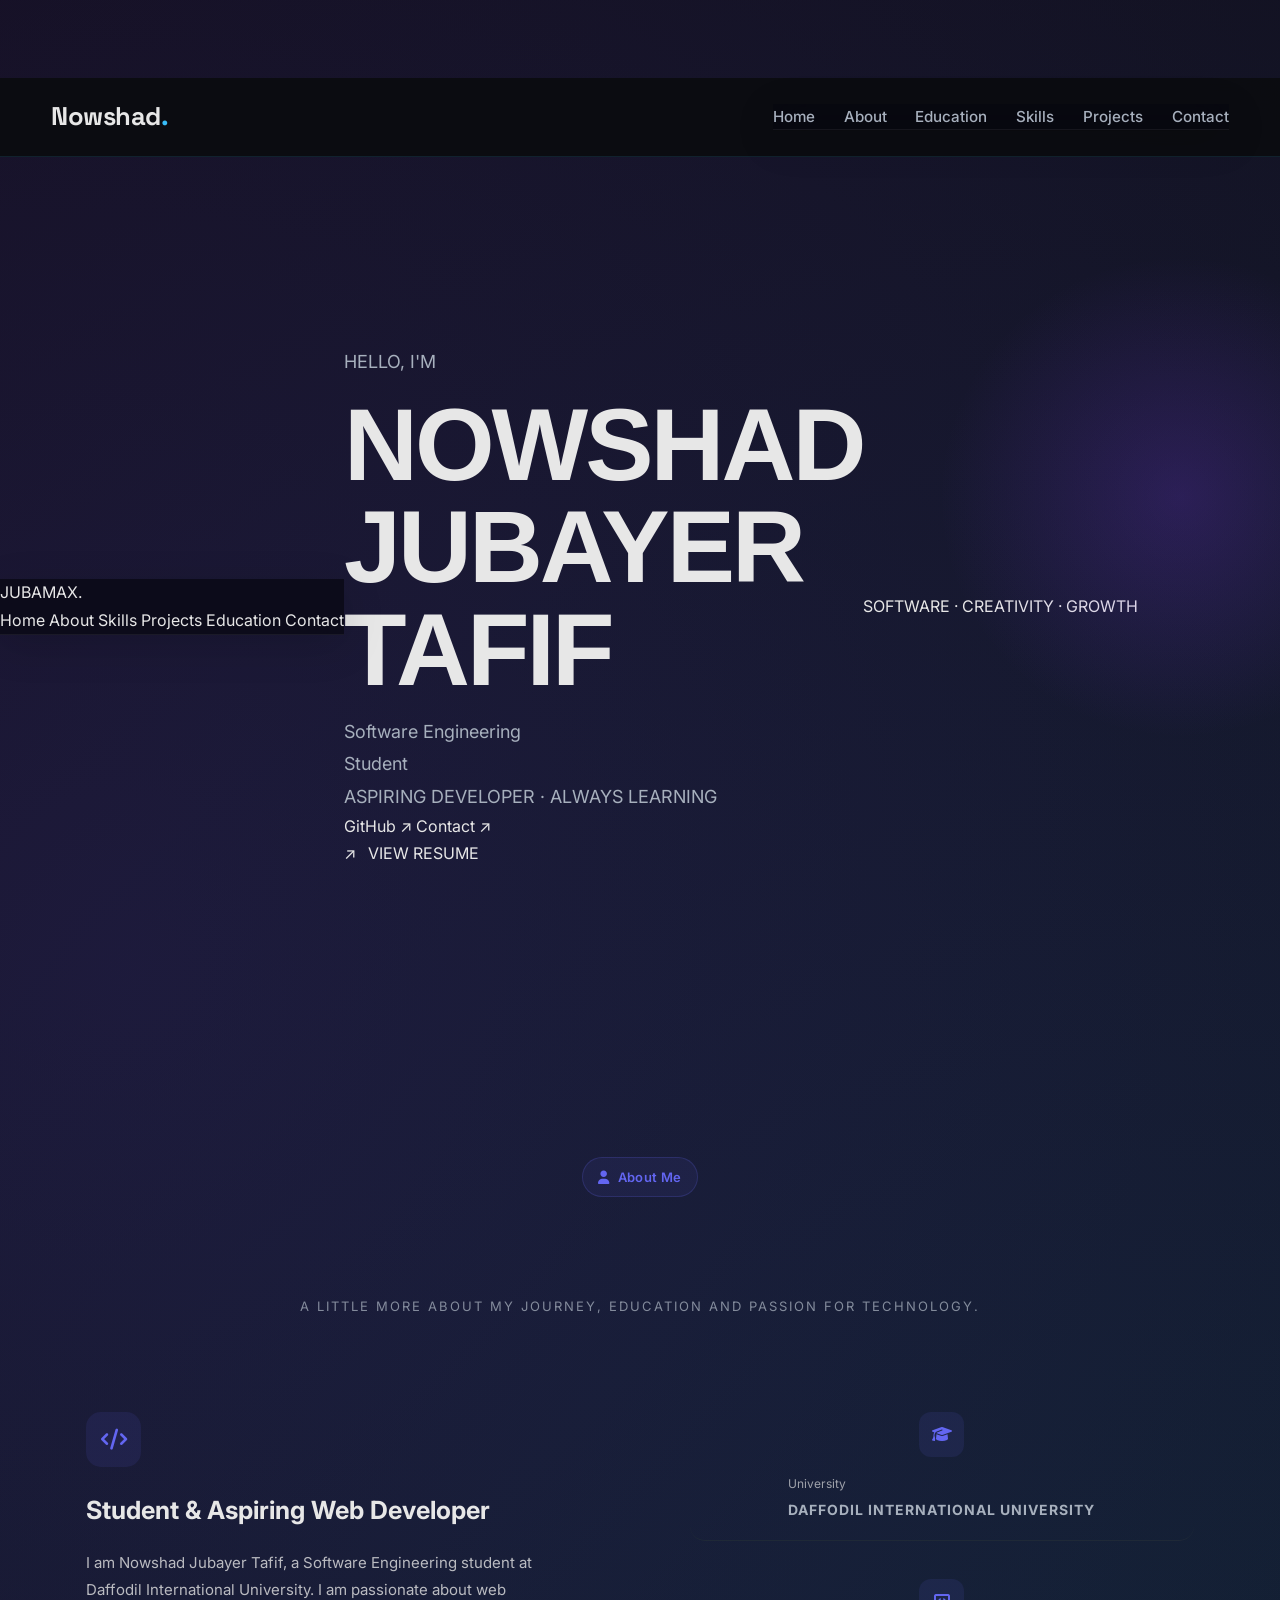
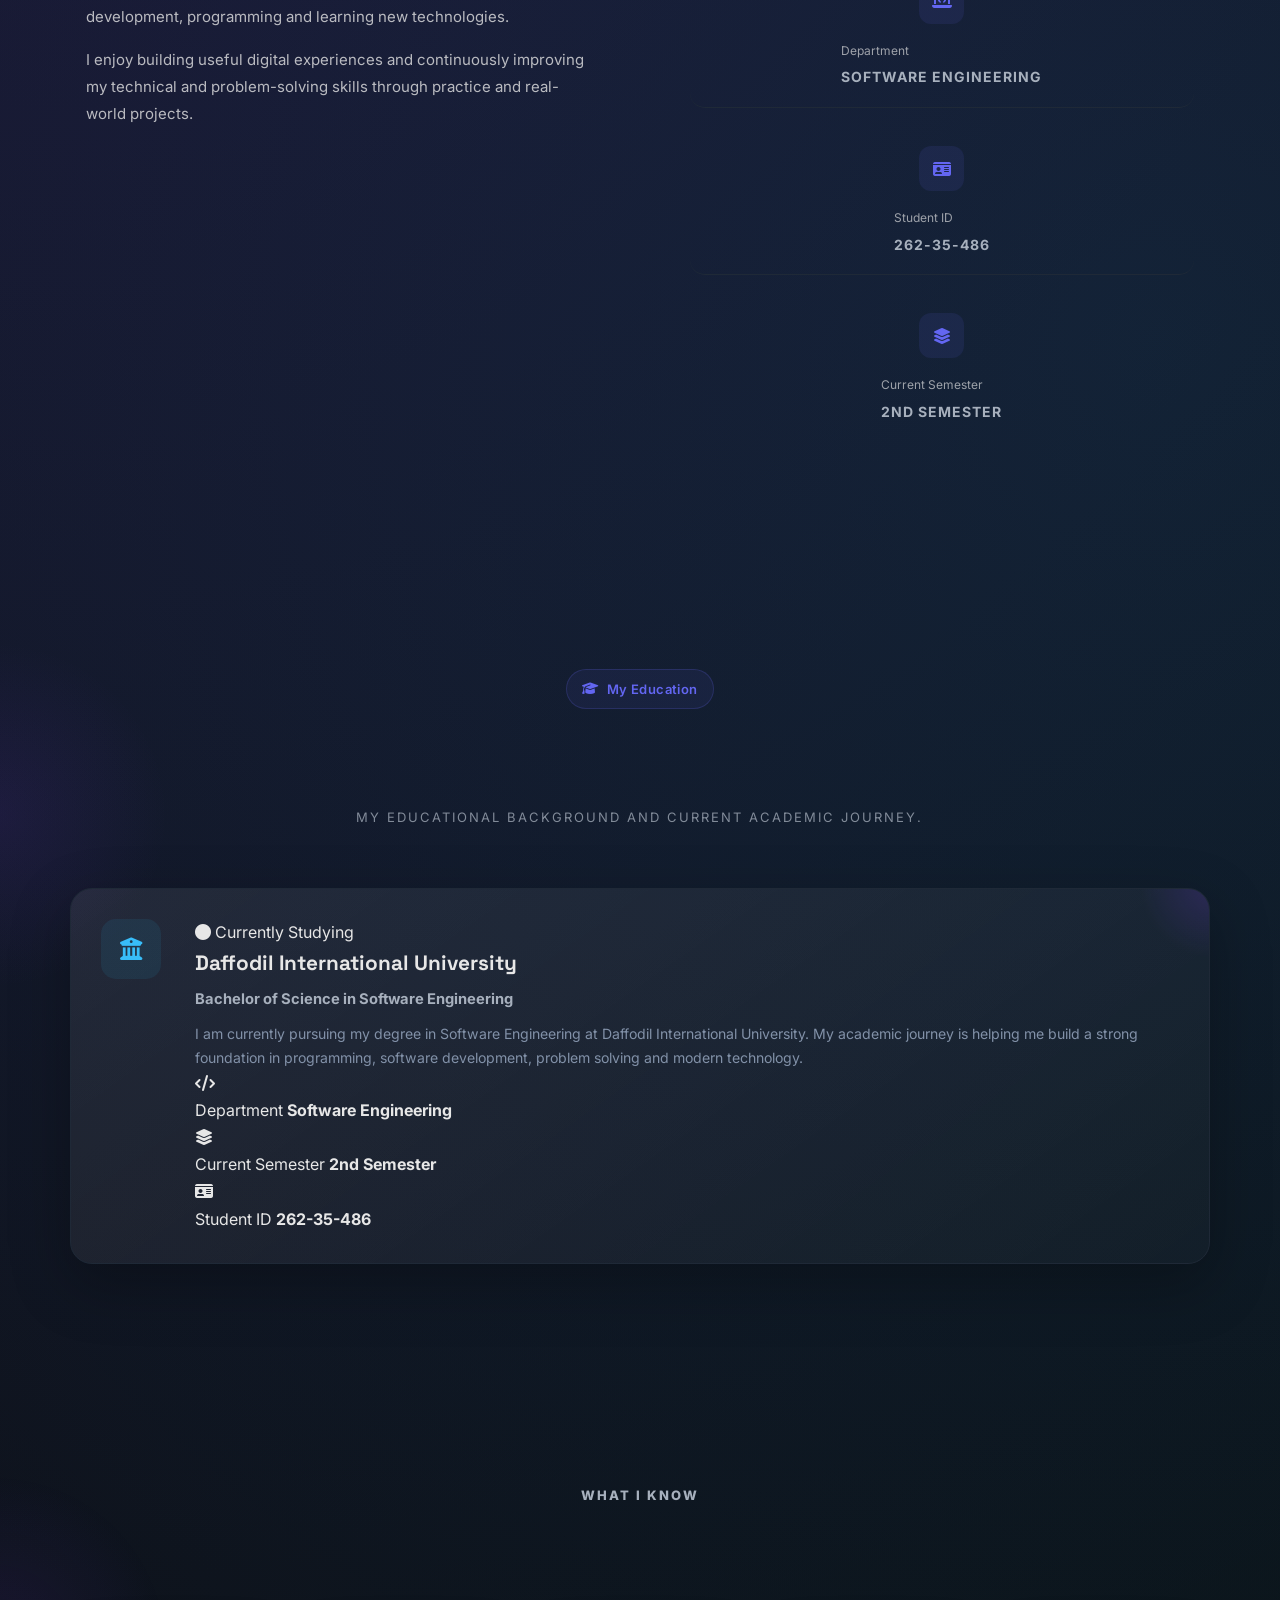
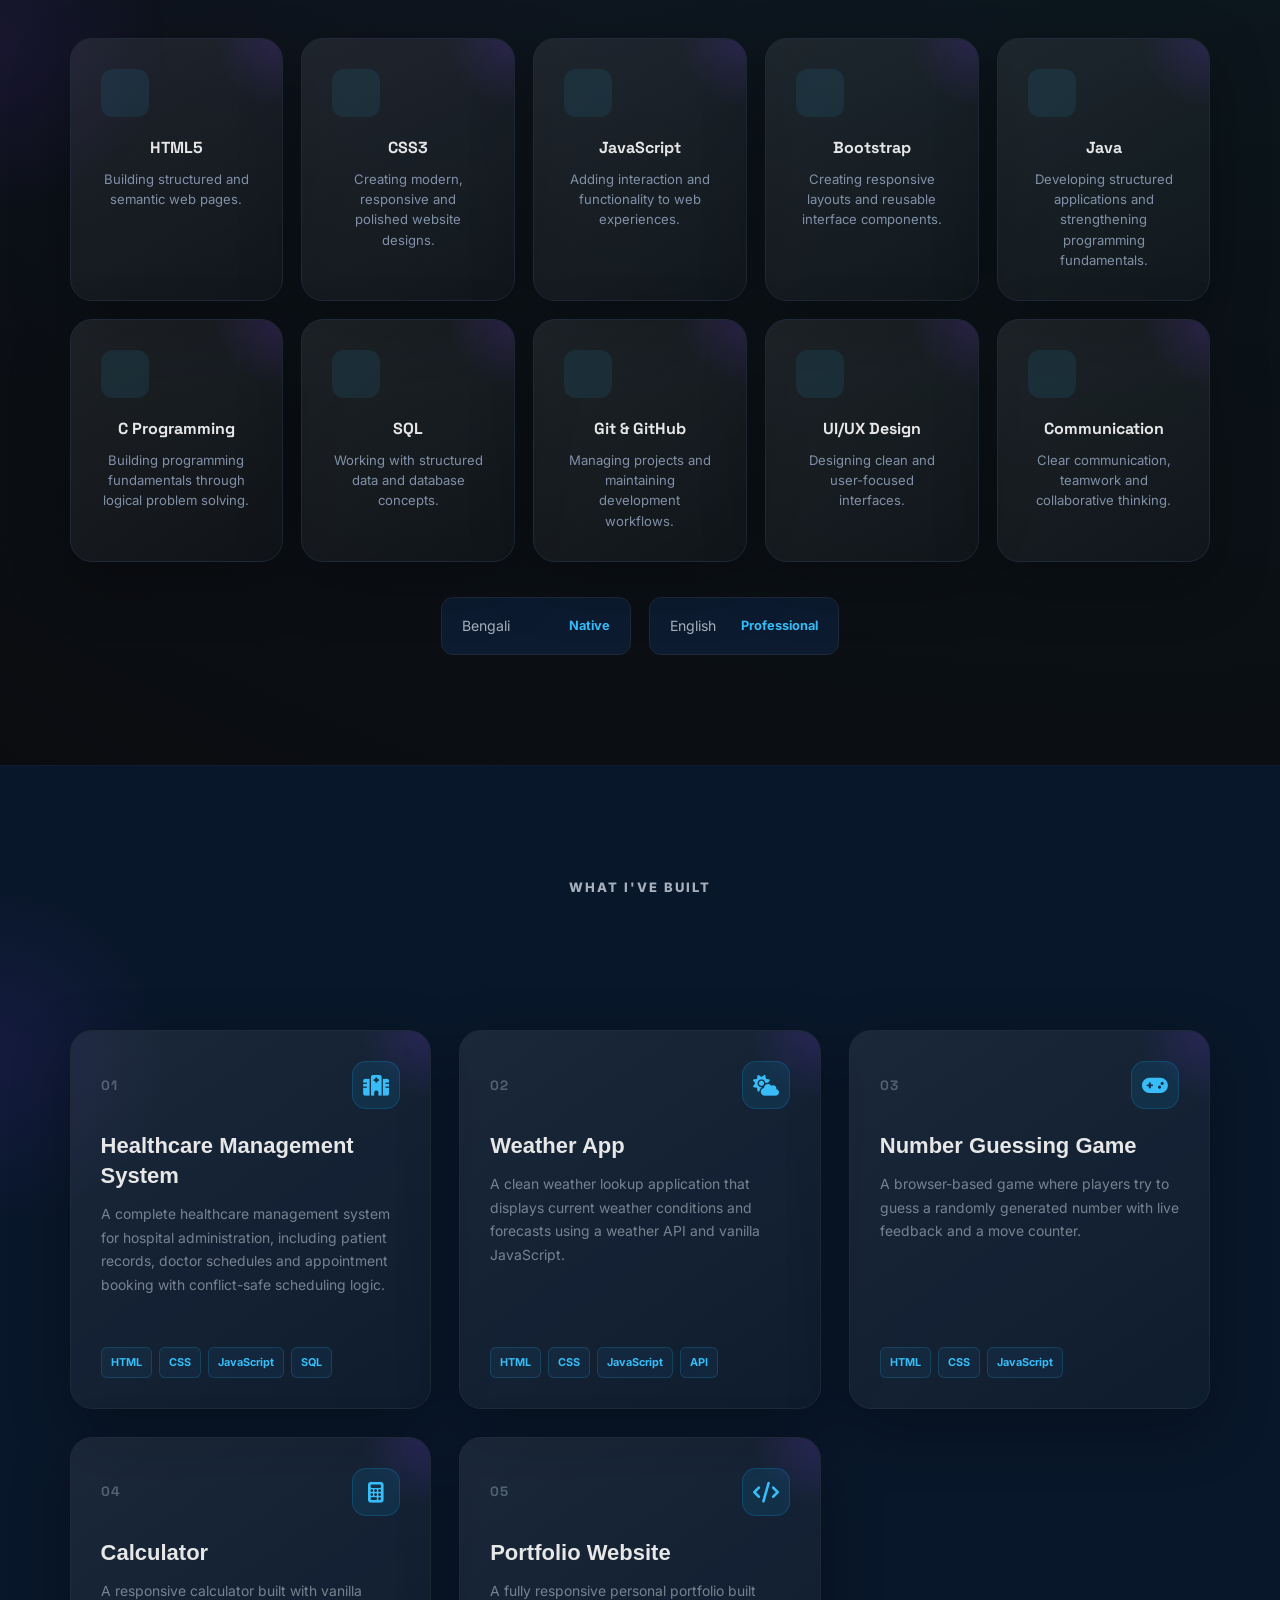
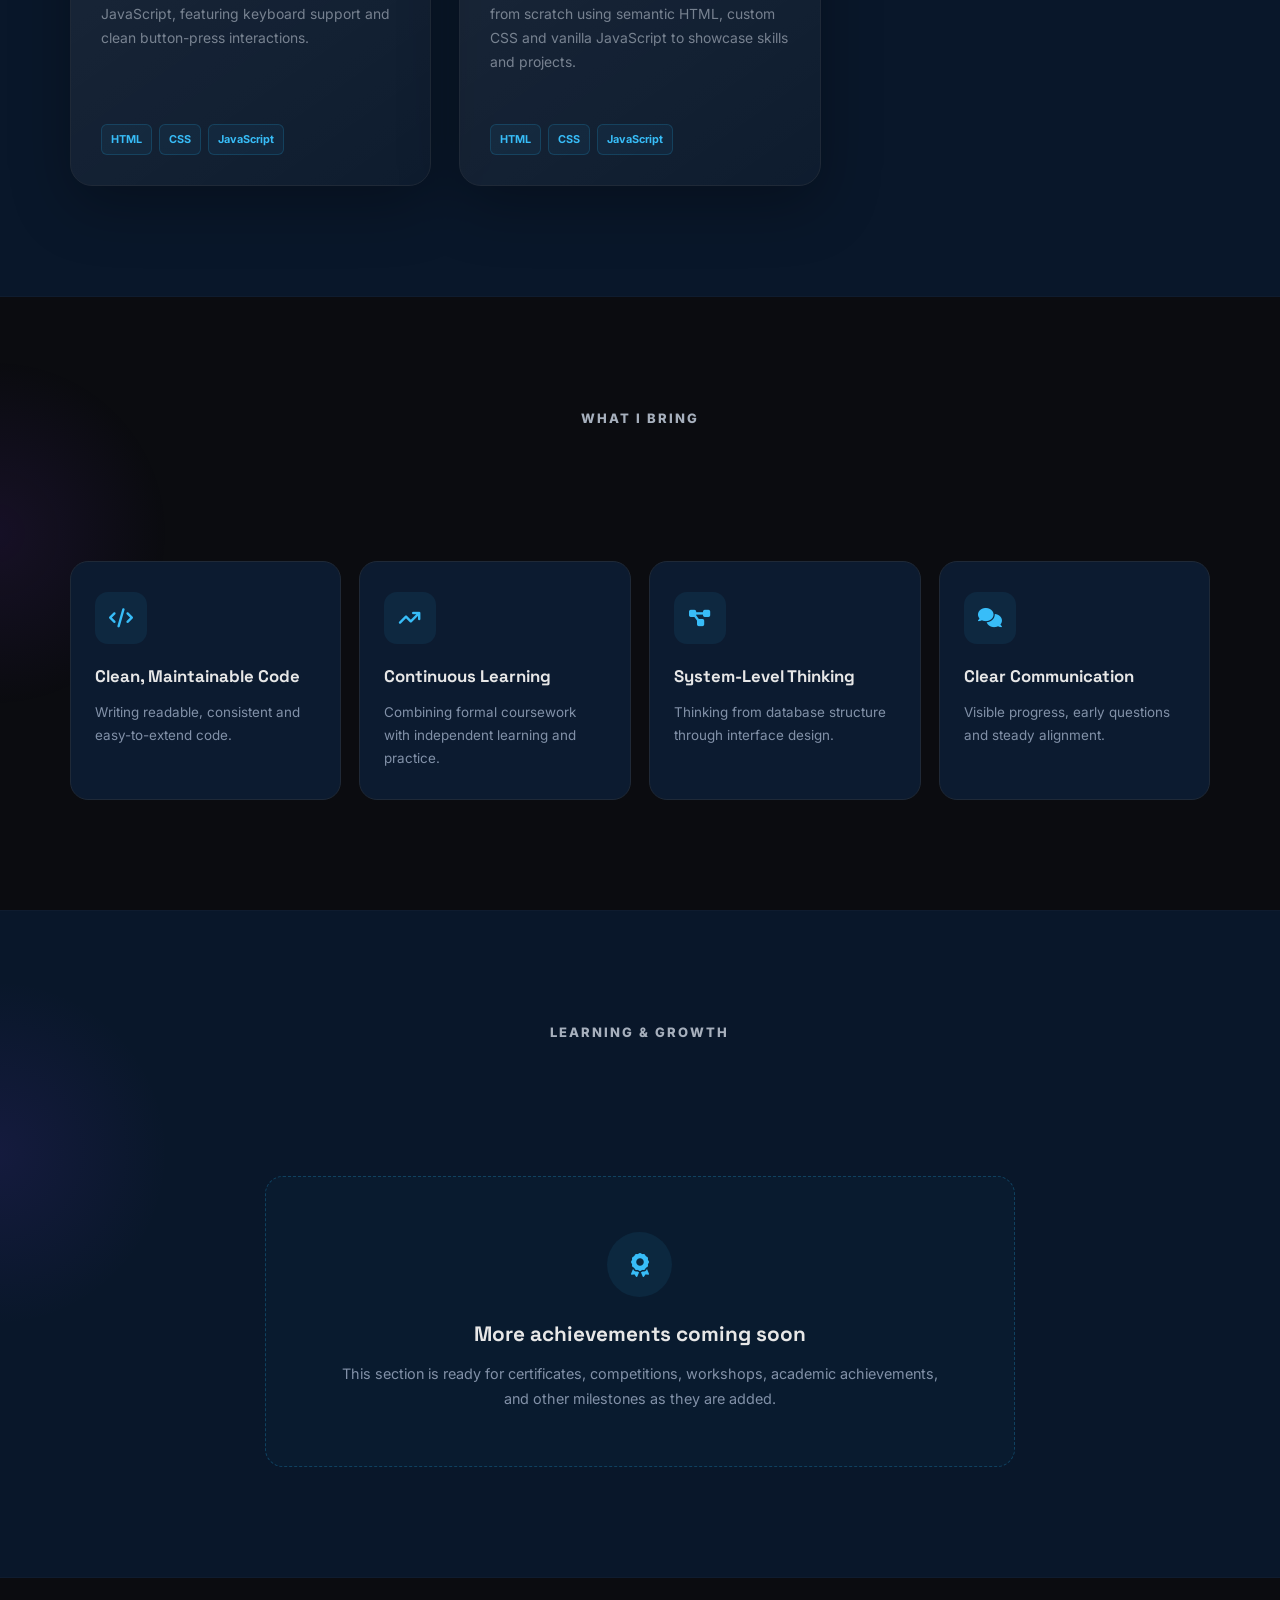
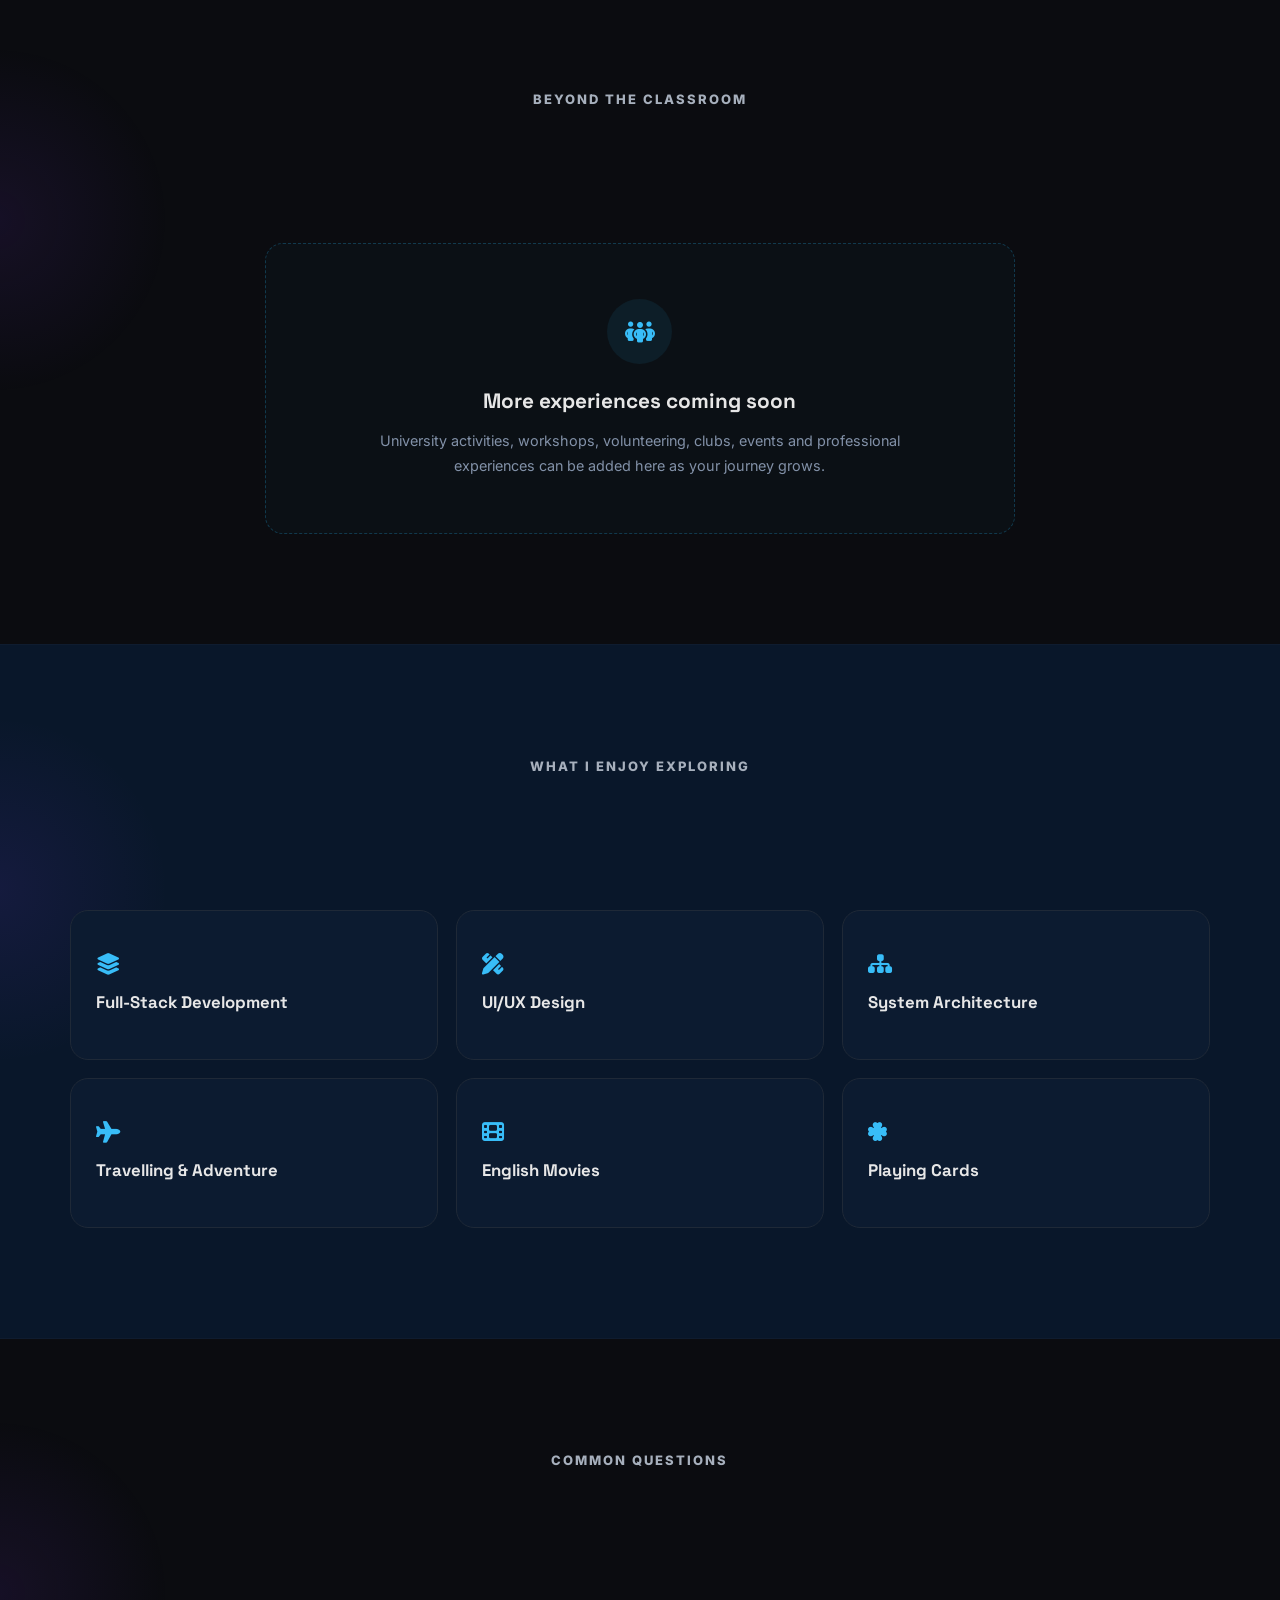
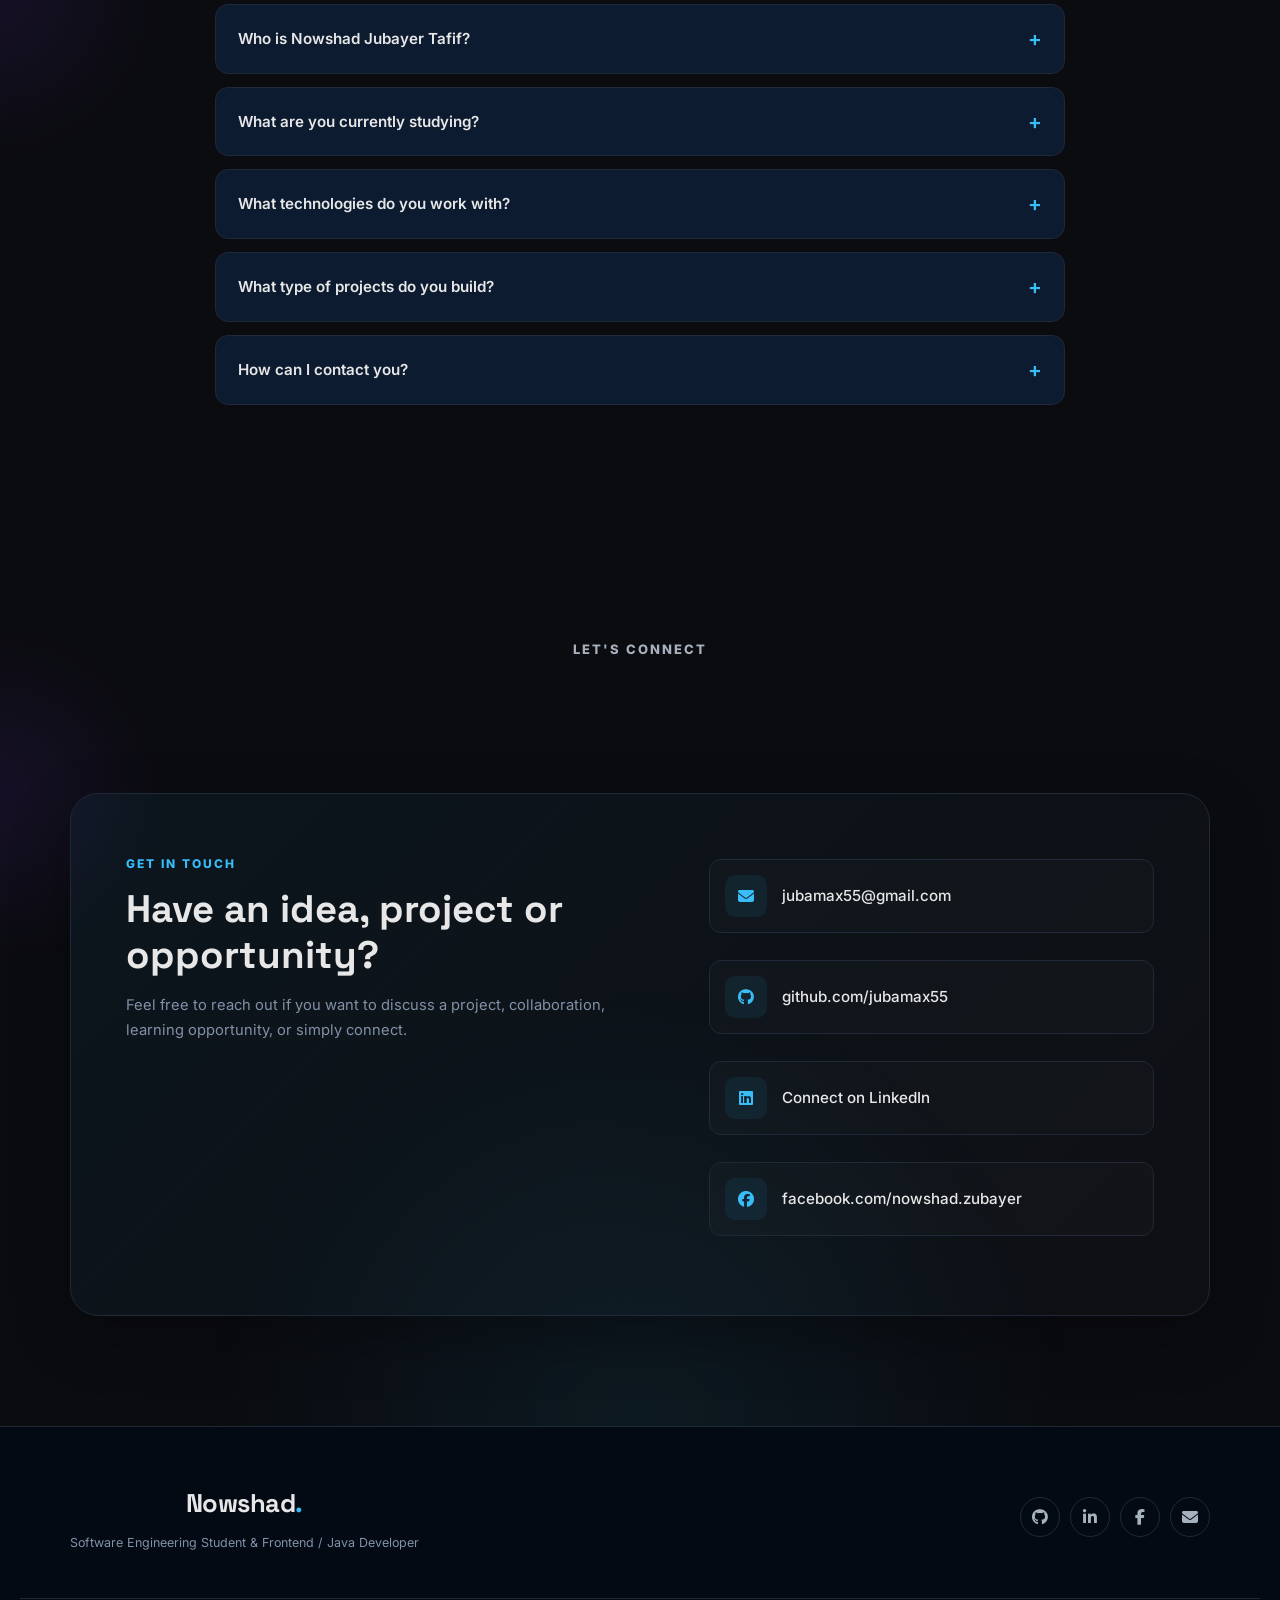
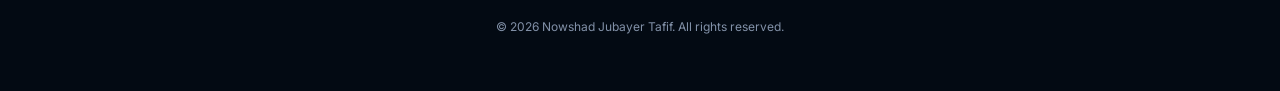
==== commit 21a1f2fc: "Refactor hero section and update navigation" ====
--- a/index.html
+++ b/index.html
@@ -47,12 +47,12 @@
 
             <nav class="nav-menu" id="navMenu">
 
-                <a href="index.html">Home</a>
-<a href="about.html">About</a>
-<a href="education.html">Education</a>
-<a href="skills.html">Skills</a>
-<a href="projects.html">Projects</a>
-<a href="contact.html">Contact</a>
+                <a href="#home">Home</a>
+<a href="#about">About</a>
+<a href="#education">Education</a>
+<a href="#skills">Skills</a>
+<a href="#projects">Projects</a>
+<a href="#contact">Contact</a>
             </nav>
 
         </div>
@@ -74,259 +74,66 @@
      PREMIUM HOME / HERO SECTION
 ====================================================== -->
 
-<section class="premium-hero" id="home">
-
-    <!-- Background -->
-    <div class="hero-grid"></div>
-
-    <div class="hero-glow hero-glow-one"></div>
-    <div class="hero-glow hero-glow-two"></div>
-
-
-    <div class="container hero-container">
-
-        <!-- ================= LEFT CONTENT ================= -->
-
-        <div class="hero-content">
-
-            <div class="hero-intro">
-
-                <span class="intro-line"></span>
-
-                <span>Hello, I'm</span>
-
-            </div>
-
-
-            <h1 class="hero-name">
-
-                Nowshad
-
-                <span>Jubayer Tafif</span>
-
-            </h1>
-
-
-            <div class="hero-role">
-
-                <span class="role-static">
-                    I'm a
-                </span>
-
-                <span class="role-highlight">
-                    Software Engineering Student
-                </span>
-
-            </div>
-
-
-            <p class="hero-description">
-
-                Student &amp; Aspiring Web Developer passionate
-                about creating modern websites, learning new
-                technologies and turning creative ideas into
-                meaningful digital experiences.
-
-            </p>
-
-
-            <!-- ================= BUTTONS ================= -->
-
-            <div class="hero-buttons">
-
-                <a href="#projects"
-                   class="hero-btn hero-btn-primary">
-
-                    <i class="fa-solid fa-rocket"></i>
-
-                    Explore My Work
-
-                </a>
-
-
-                <a href="#contact"
-                   class="hero-btn hero-btn-outline">
-
-                    <i class="fa-regular fa-paper-plane"></i>
-
-                    Contact Me
-
-                </a>
-
-
-                <a href="resume.pdf"
-                   class="hero-btn hero-btn-resume"
-                   download>
-
-                    <i class="fa-solid fa-download"></i>
-
-                    Download Resume
-
-                </a>
-
-            </div>
-
-
-            <!-- ================= SOCIAL ================= -->
-
-            <div class="hero-social-area">
-
-                <span class="social-label">
-                    Connect with me
-                </span>
-
-
-                <div class="hero-social-links">
-
-                    <!-- Facebook -->
-
-                    <a href="https://www.facebook.com/nowshad.zubayer"
-                       target="_blank"
-                       aria-label="Facebook">
-
-                        <i class="fa-brands fa-facebook-f"></i>
-
-                    </a>
-
-
-                    <!-- WhatsApp -->
-
-                    <a href="https://wa.me/880XXXXXXXXXX"
-                       target="_blank"
-                       aria-label="WhatsApp">
-
-                        <i class="fa-brands fa-whatsapp"></i>
-
-                    </a>
-
-
-                    <!-- Telegram -->
-
-                    <a href="https://t.me/YOUR_USERNAME"
-                       target="_blank"
-                       aria-label="Telegram">
-
-                        <i class="fa-brands fa-telegram"></i>
-
-                    </a>
-
-
-                    <!-- LinkedIn -->
-
-                    <a href="https://www.linkedin.com/in/noushad-jubayer-tafif-a48422415/"
-                       target="_blank"
-                       aria-label="LinkedIn">
-
-                        <i class="fa-brands fa-linkedin-in"></i>
-
-                    </a>
-
-
-                    <!-- GitHub -->
-
-                    <a href="https://github.com/jubamax55"
-                       target="_blank"
-                       aria-label="GitHub">
-
-                        <i class="fa-brands fa-github"></i>
-
-                    </a>
-
-                </div>
-
-            </div>
-
-        </div>
-
-
-        <!-- ================= RIGHT PHOTO ================= -->
-
-        <div class="hero-visual">
-
-            <div class="hero-photo-wrapper">
-
-
-                <!-- Decorative Rings -->
-
-                <div class="photo-ring ring-one"></div>
-
-                <div class="photo-ring ring-two"></div>
-
-
-                <!-- Profile Photo -->
-
-                <div class="hero-photo">
-
-                    <img
-                        src="profile.jpg"
-                        alt="Nowshad Jubayer Tafif"
-                    >
-
-                </div>
-
-
-                <!-- Floating Card -->
-
-                <div class="floating-card floating-card-one">
-
-                    <i class="fa-solid fa-code"></i>
-
-                    <div>
-
-                        <strong>
-                            Developer
-                        </strong>
-
-                        <span>
-                            In Progress
-                        </span>
-
-                    </div>
-
-                </div>
-
-
-                <!-- Floating Card -->
-
-                <div class="floating-card floating-card-two">
-
-                    <i class="fa-solid fa-graduation-cap"></i>
-
-                    <div>
-
-                        <strong>
-                            Student
-                        </strong>
-
-                        <span>
-                            Daffodil International University
-                        </span>
-
-                    </div>
-
-                </div>
-
-            </div>
-
-        </div>
-
+
+<section class="friend-style-hero" id="home">
+
+  <!-- Background portrait and overlays -->
+  <div class="friend-hero-photo" aria-hidden="true"></div>
+  <div class="friend-hero-overlay" aria-hidden="true"></div>
+
+  <!-- Navigation -->
+  <nav class="friend-hero-nav">
+    <a class="friend-hero-logo" href="#home">JUBAMAX<span>.</span></a>
+
+    <div class="friend-hero-menu">
+      <a class="selected" href="#home">Home</a>
+      <a href="#about">About</a>
+      <a href="#skills">Skills</a>
+      <a href="#projects">Projects</a>
+      <a href="#education">Education</a>
+      <a href="#contact">Contact</a>
     </div>
-
-
-    <!-- ================= SCROLL ================= -->
-
-    <a href="#about"
-       class="hero-scroll">
-
-        <span>
-            Scroll Down
-        </span>
-
-        <i class="fa-solid fa-arrow-down"></i>
-
+  </nav>
+
+  <!-- Main content -->
+  <div class="friend-hero-content">
+
+    <p class="friend-hero-intro">HELLO, I'M</p>
+
+    <h1>
+      NOWSHAD<br />
+      JUBAYER<br />
+      TAFIF
+    </h1>
+
+    <p class="friend-hero-role">
+      Software Engineering<br />Student
+    </p>
+
+    <p class="friend-hero-tagline">
+      ASPIRING DEVELOPER · ALWAYS LEARNING
+    </p>
+
+    <div class="friend-hero-socials">
+      <a href="https://github.com/jubamax55"
+         target="_blank" rel="noopener noreferrer">GitHub ↗</a>
+      <a href="#contact">Contact ↗</a>
+    </div>
+
+    <a class="friend-hero-resume"
+       href="Nowshad_Jubayer_Tafif_CV.pdf"
+       target="_blank" rel="noopener noreferrer">
+      ↗ &nbsp; VIEW RESUME
     </a>
 
+  </div>
+
+  <div class="friend-hero-footer">
+    SOFTWARE · CREATIVITY · GROWTH
+  </div>
+
 </section>
+
 
 
         <!-- =====================================================
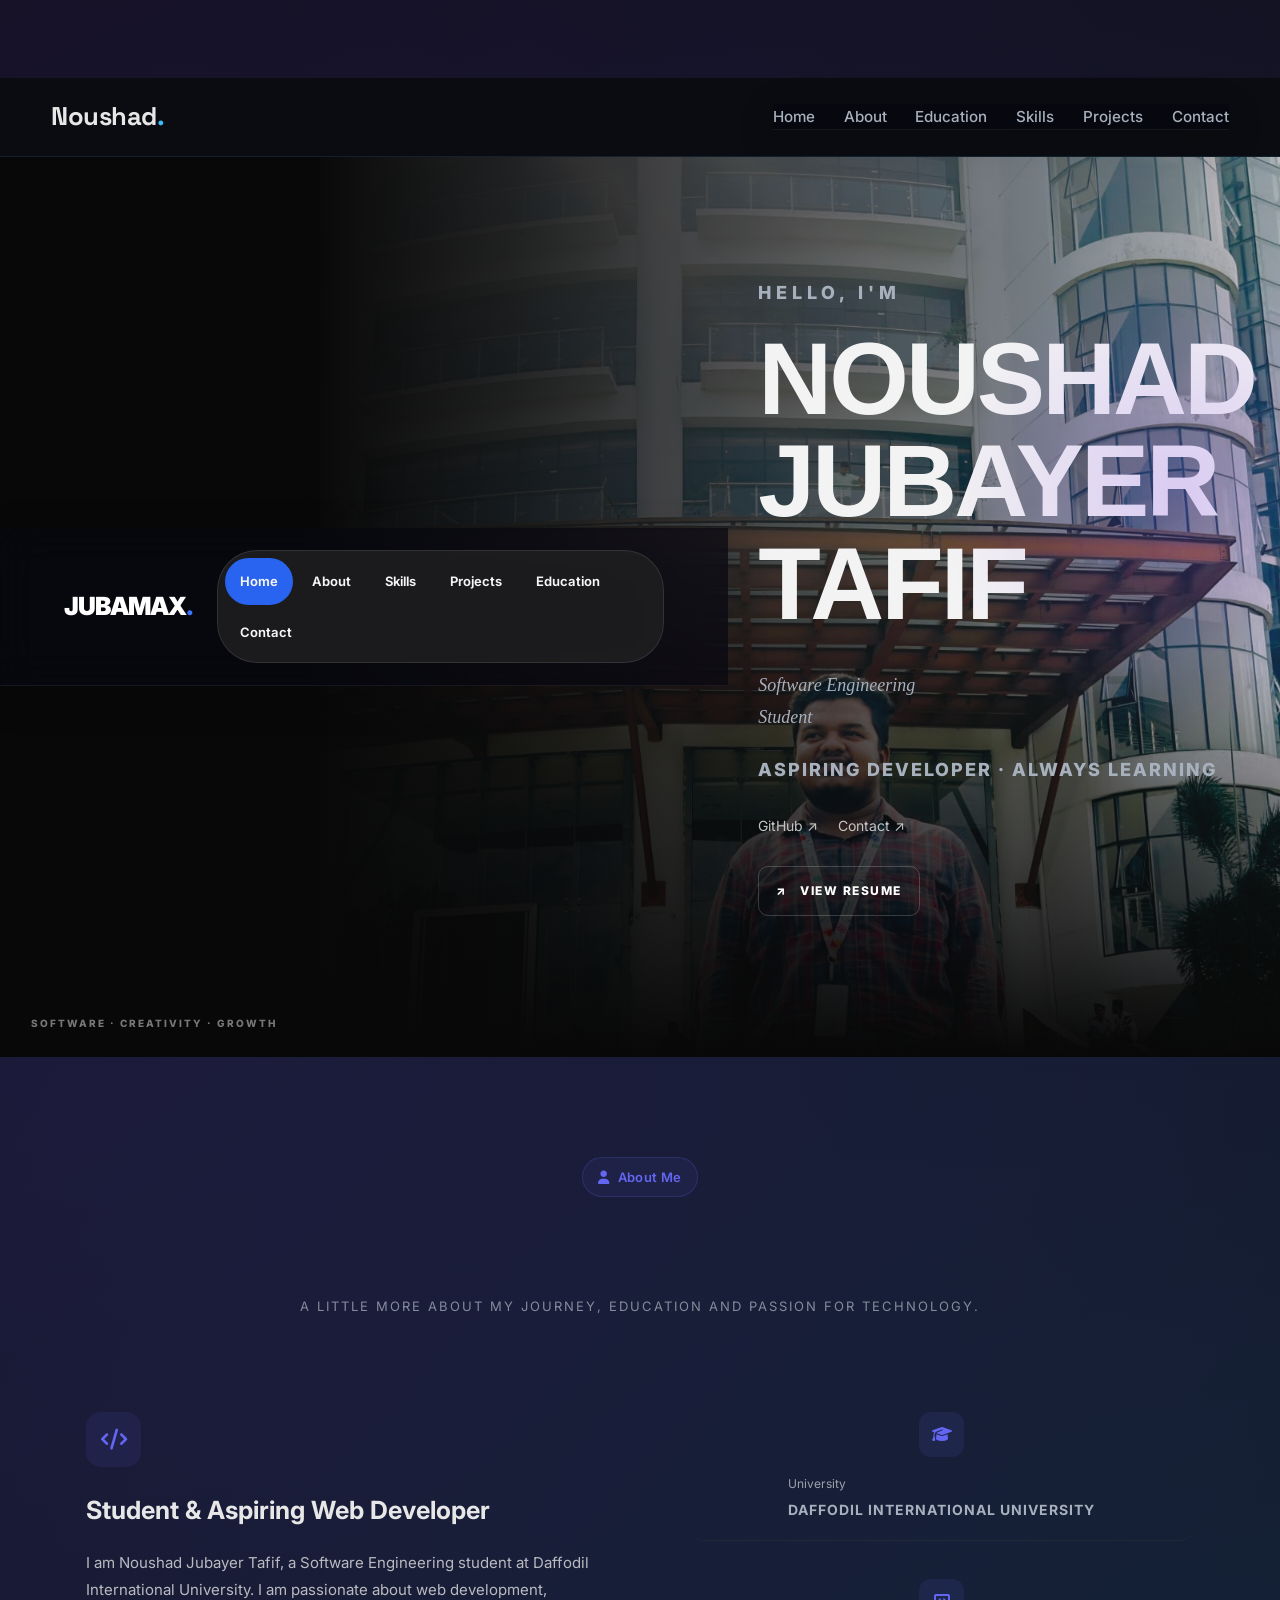
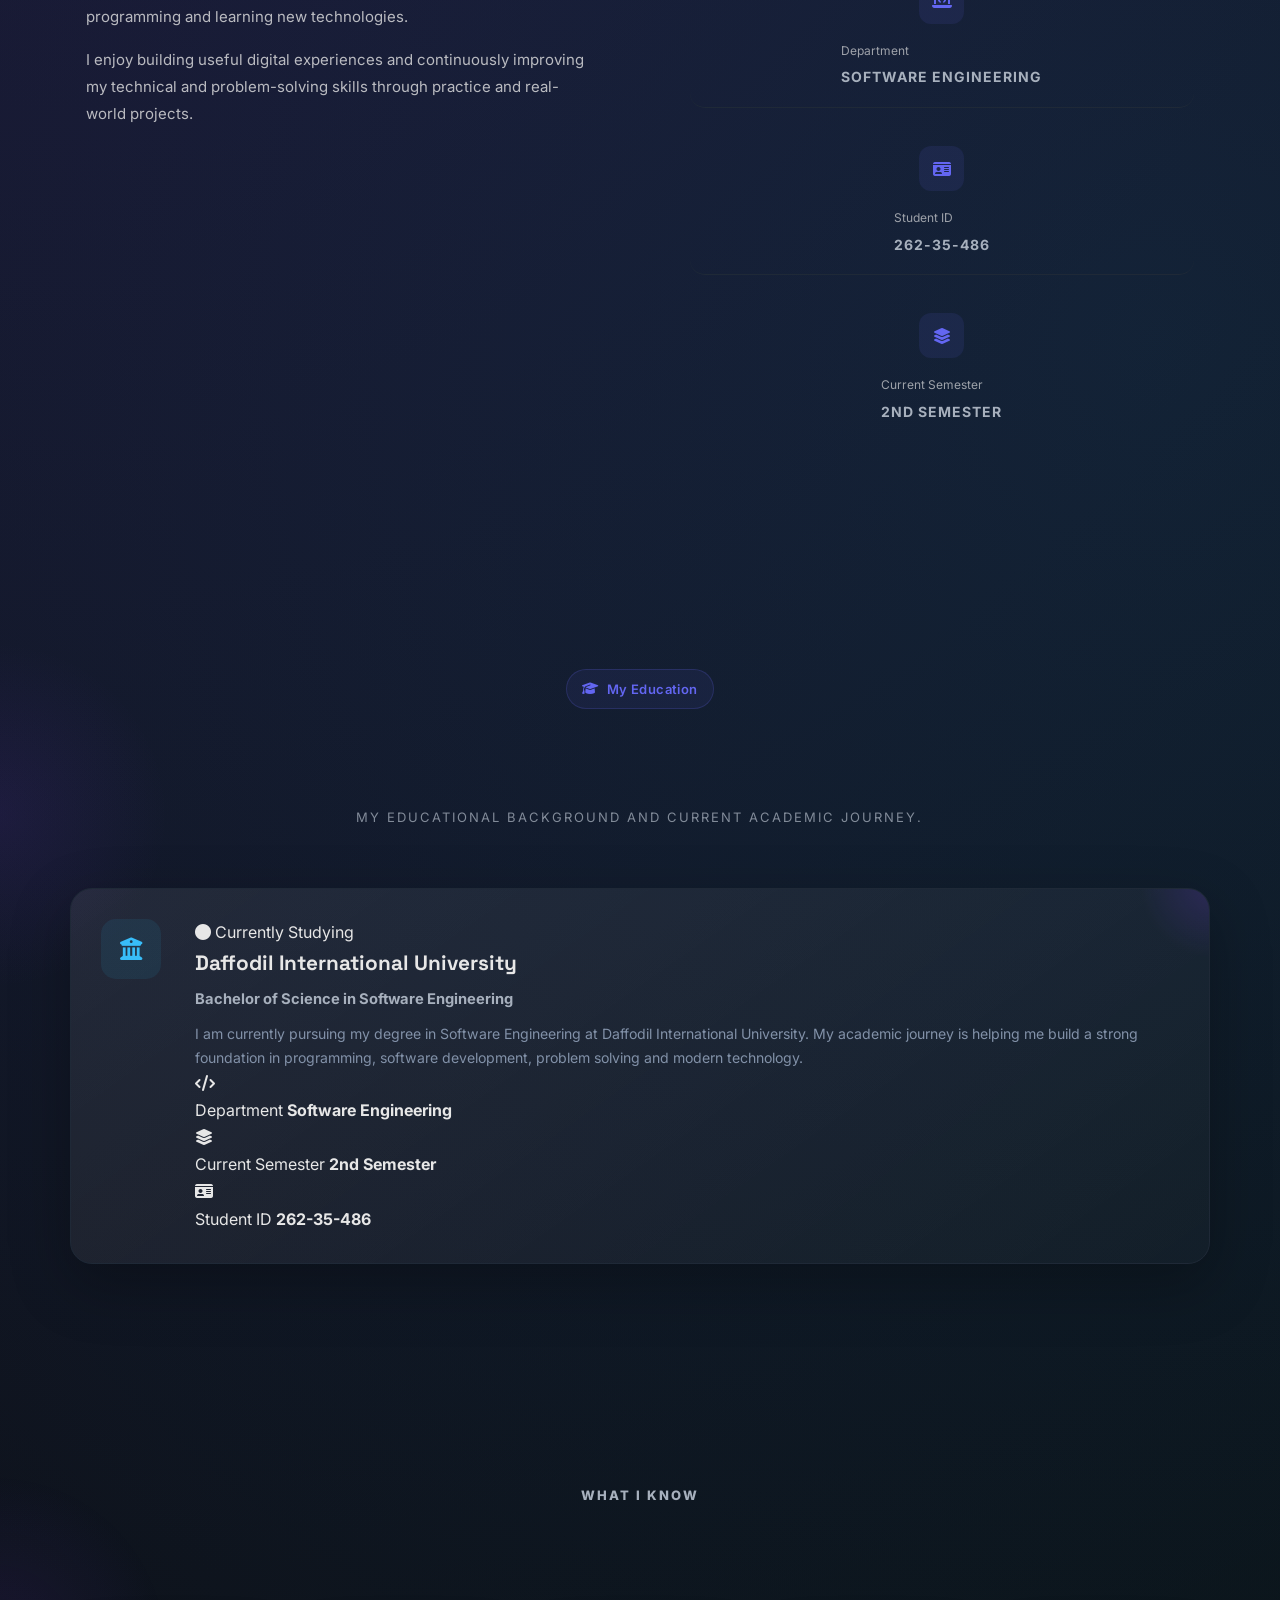
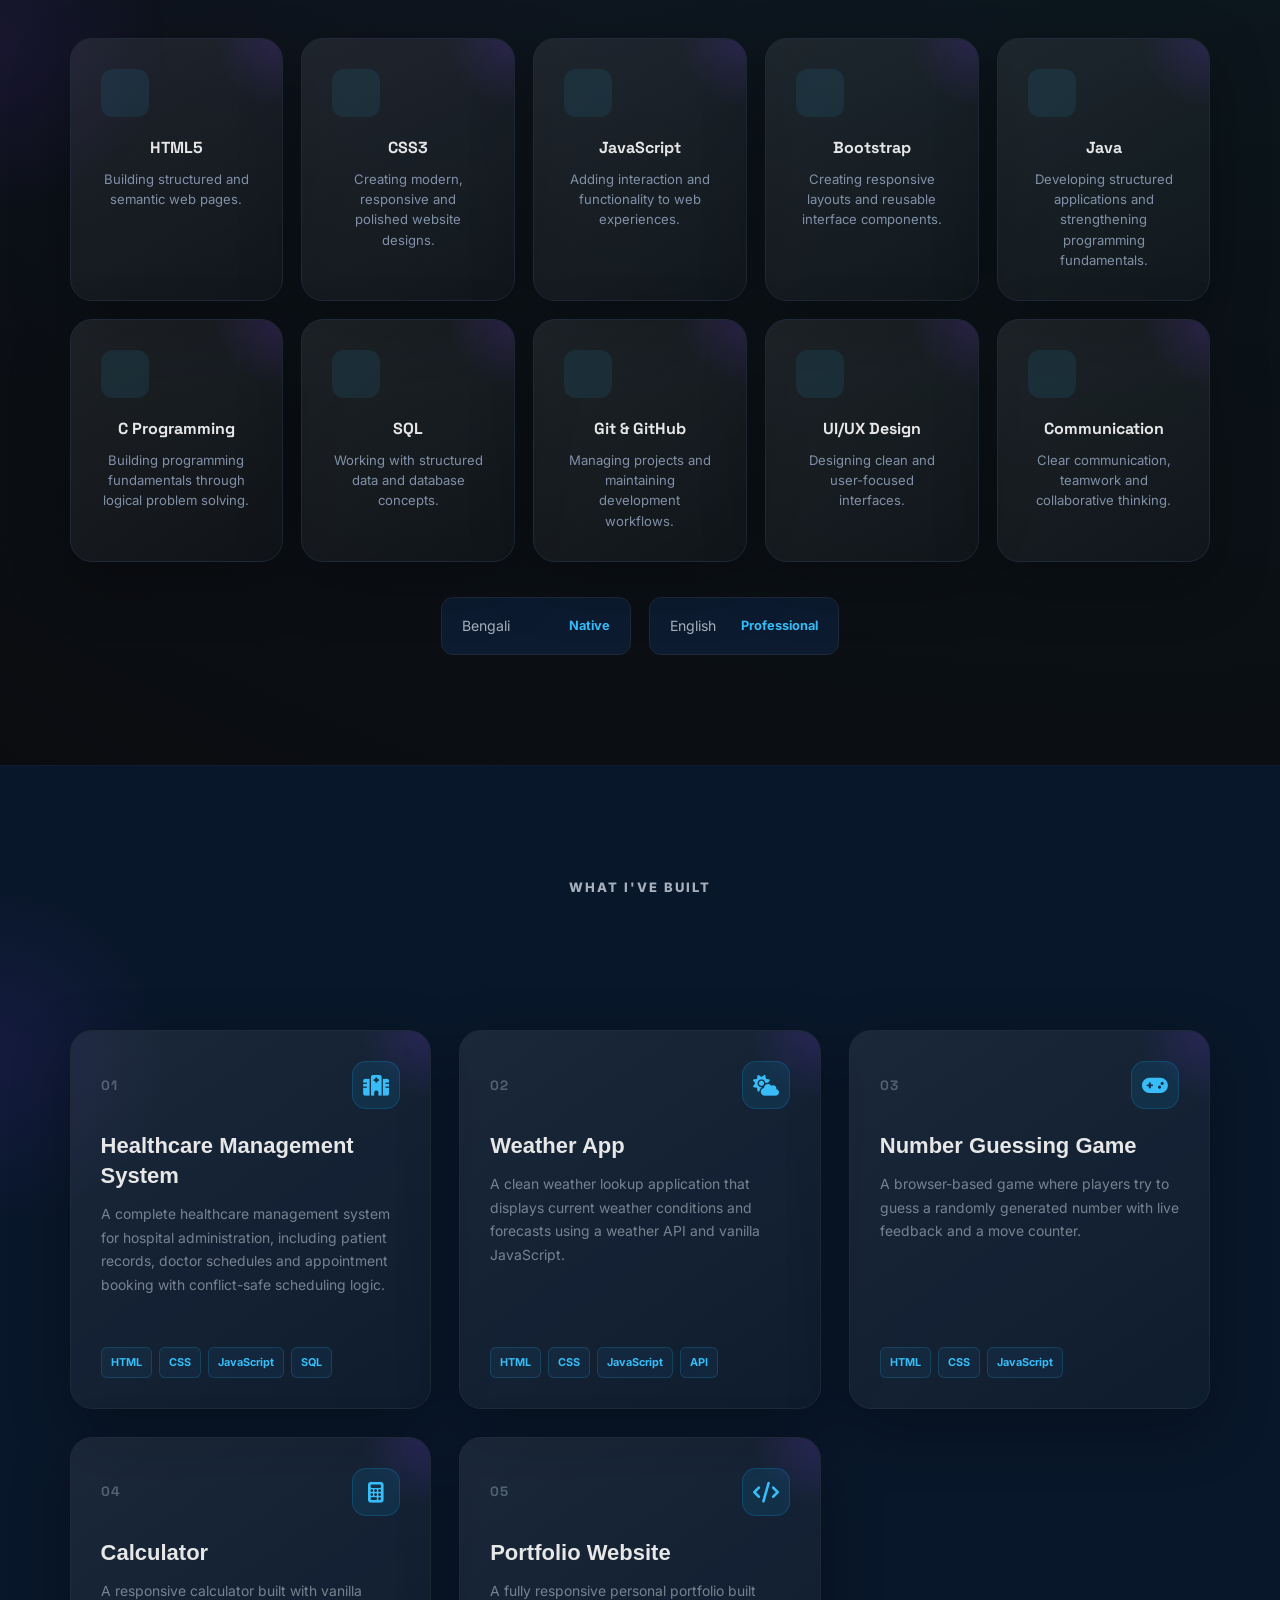
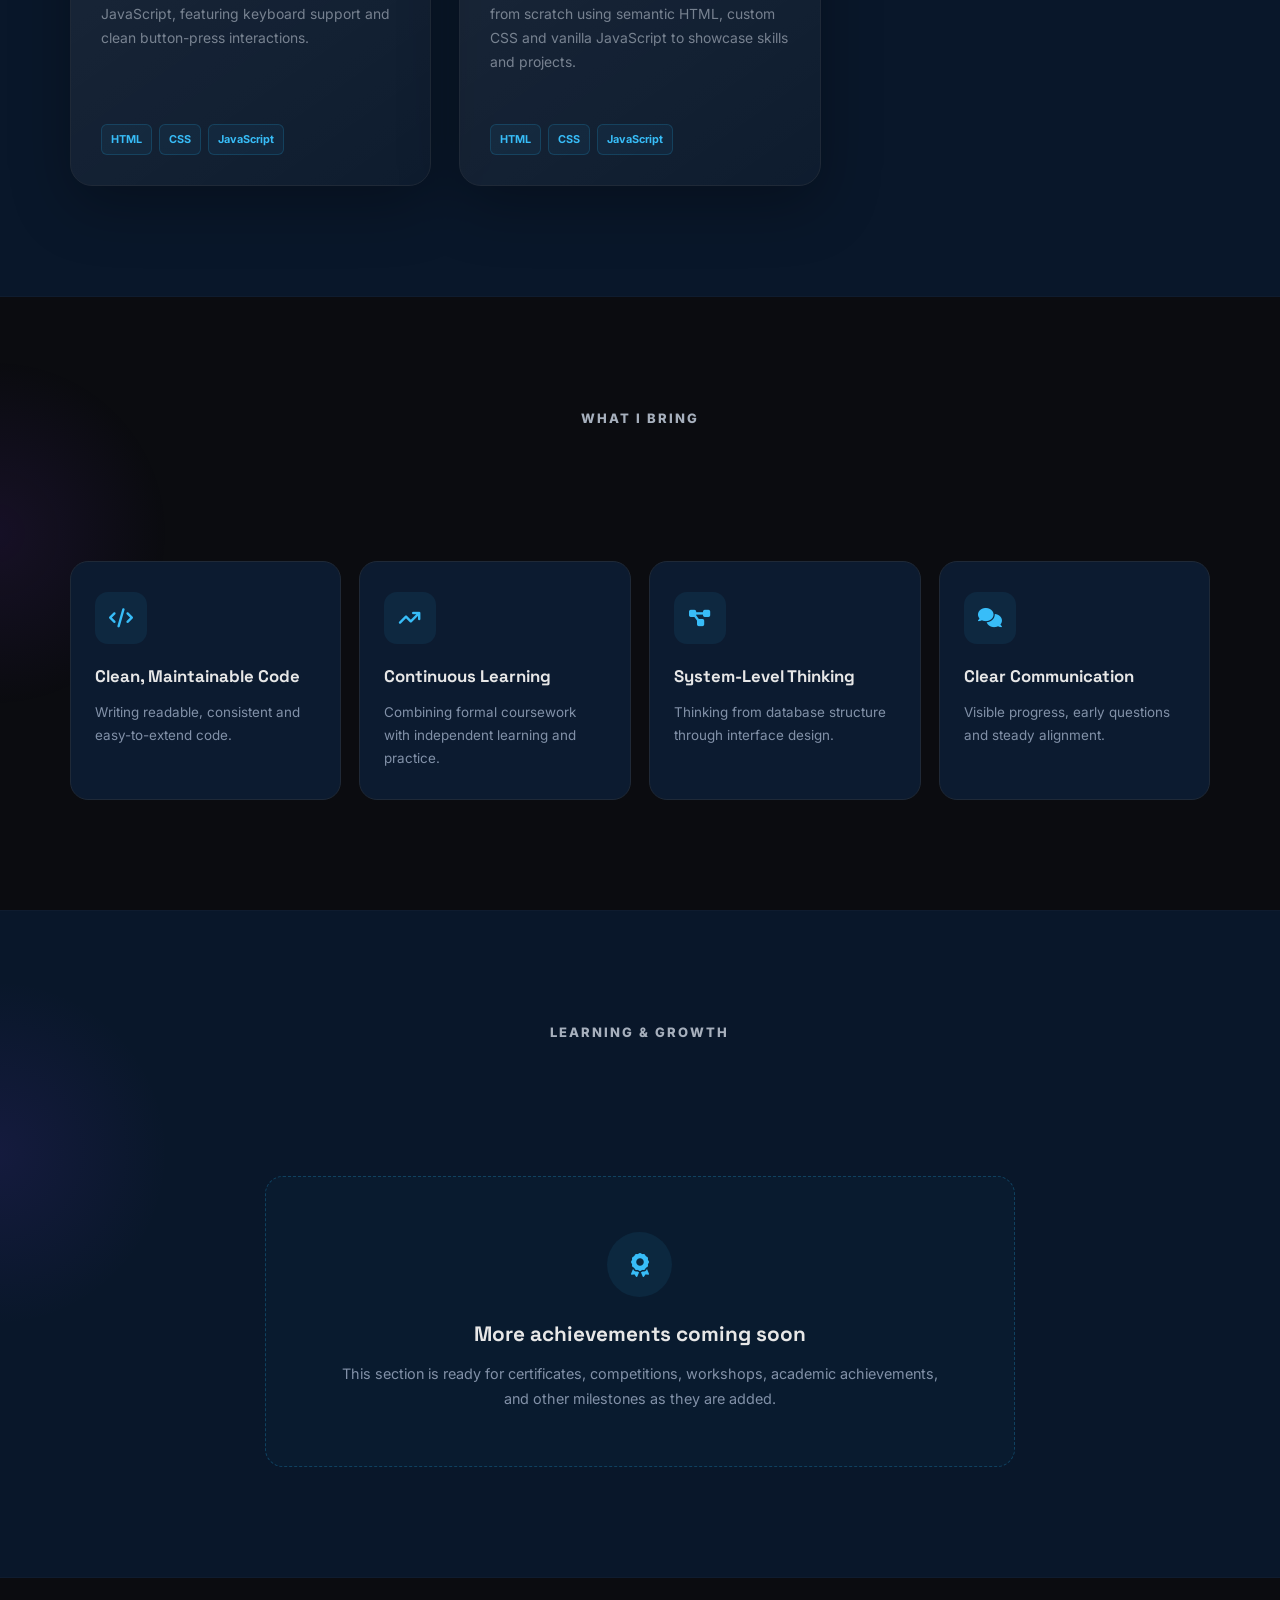
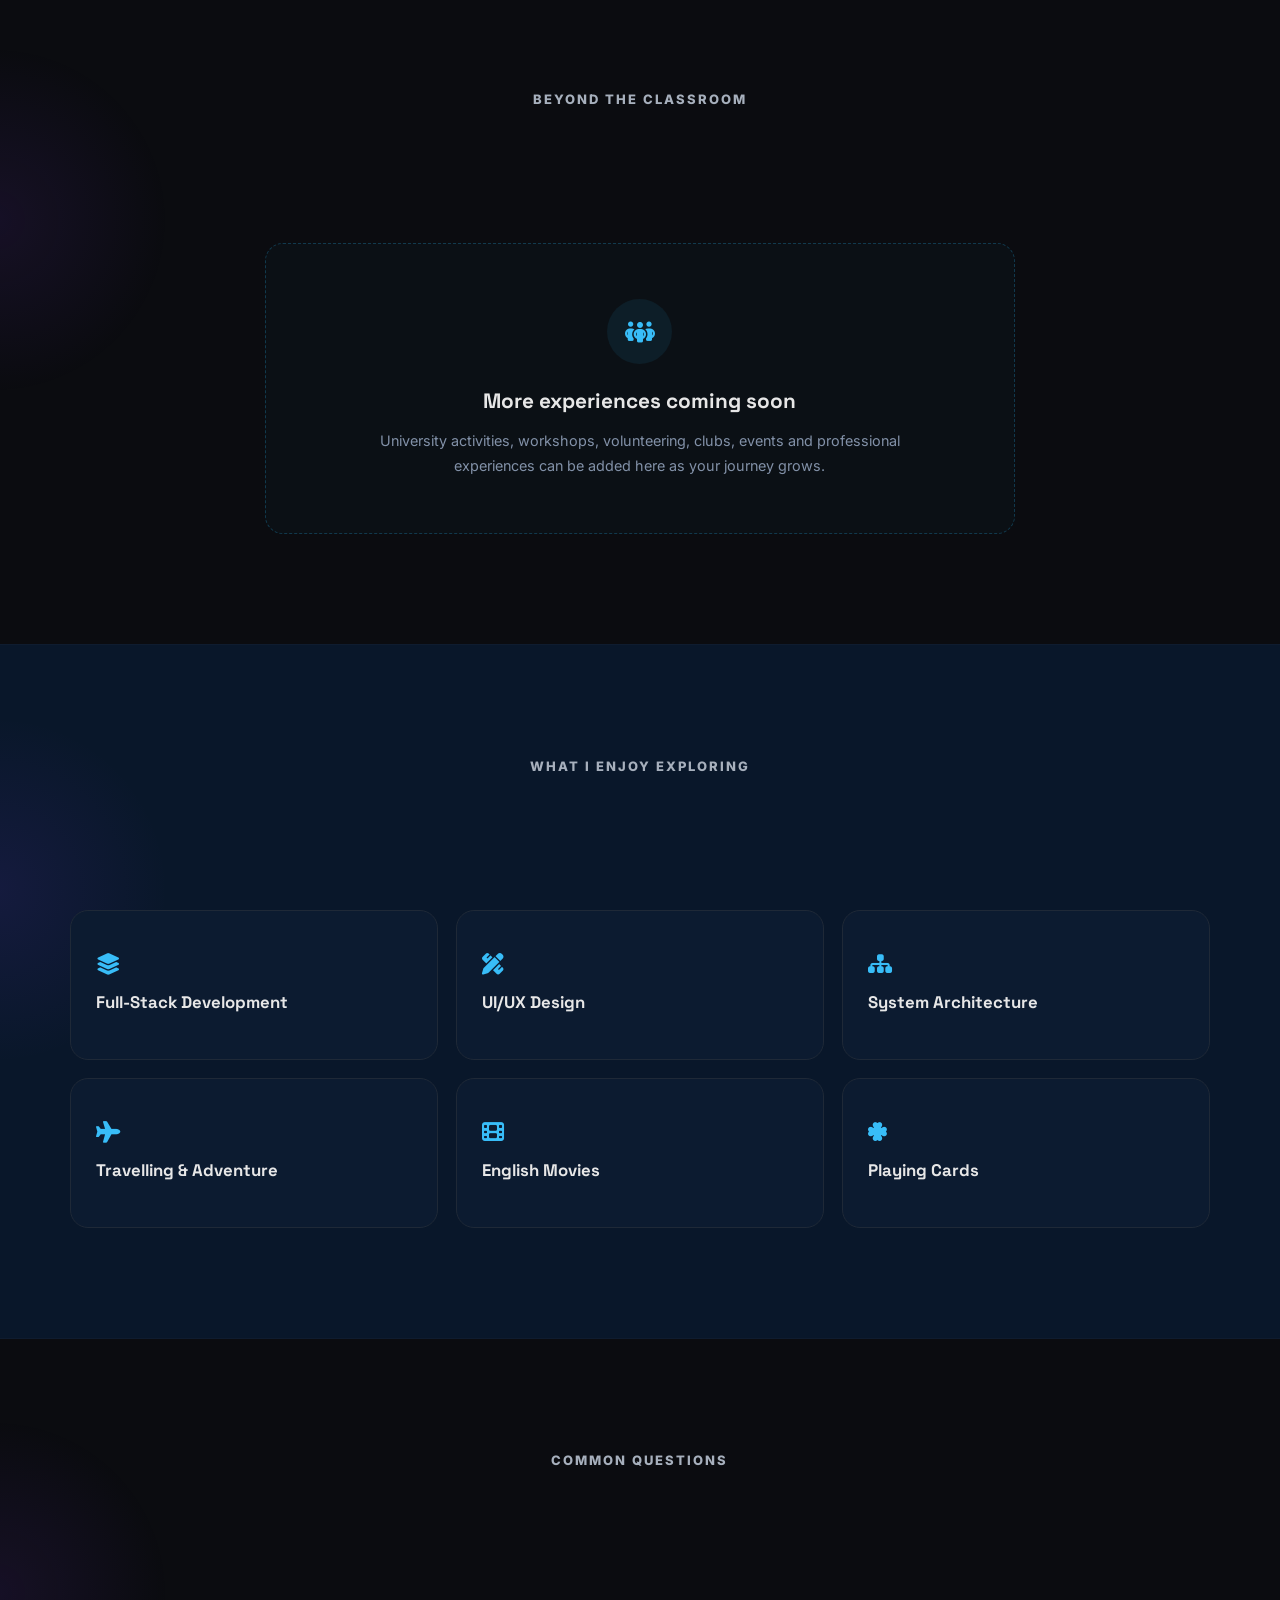
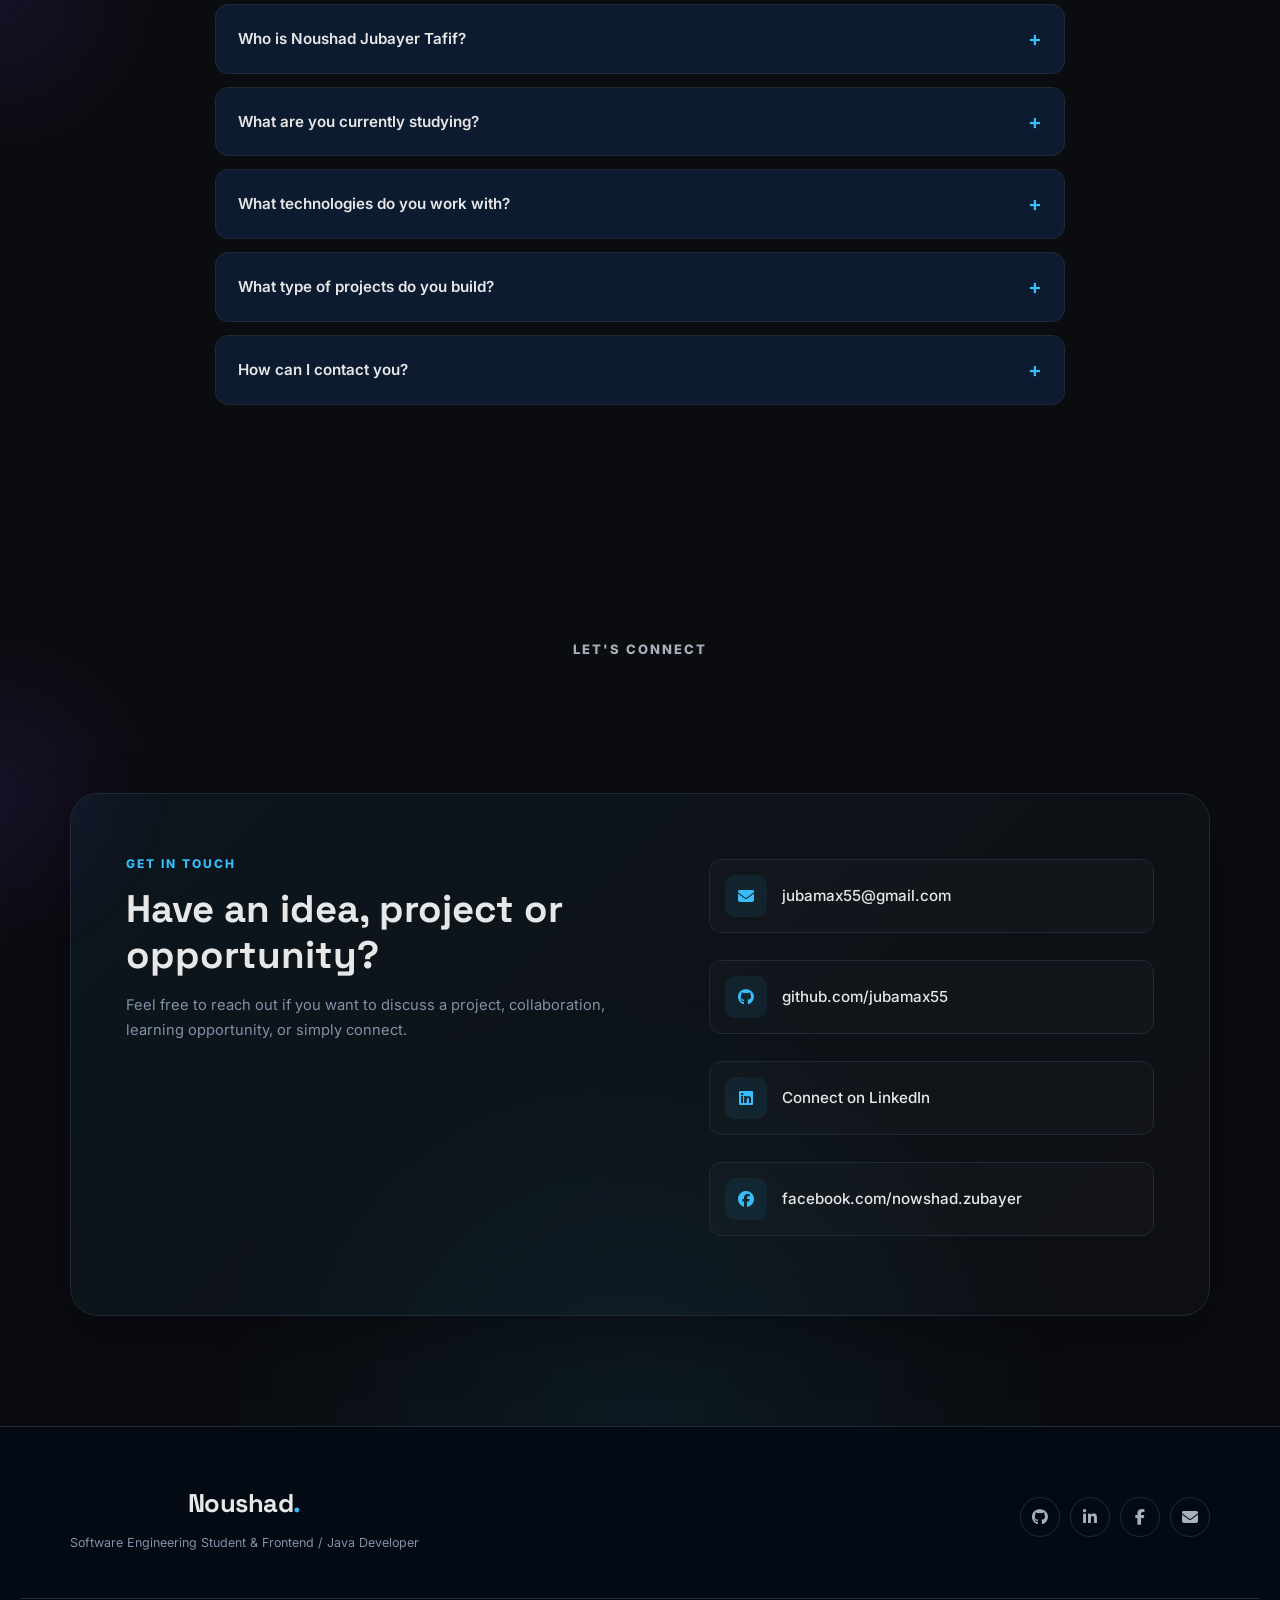
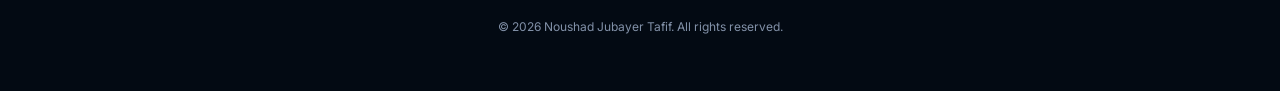
==== commit 2f8a3c4d: "Correct name spelling from 'Nowshad' to 'Noushad'" ====
--- a/index.html
+++ b/index.html
@@ -5,11 +5,11 @@
     <meta charset="UTF-8">
     <meta name="viewport" content="width=device-width, initial-scale=1.0">
 
-    <title>Nowshad Jubayer Tafif | Software Engineering Student</title>
+    <title>Noushad Jubayer Tafif | Software Engineering Student</title>
 
     <meta
         name="description"
-        content="Portfolio of Nowshad Jubayer Tafif, a Software Engineering student and Frontend / Java Developer."
+        content="Portfolio of Noshad Jubayer Tafif, a Software Engineering student and Frontend / Java Developer."
     >
 
     <!-- Main CSS -->
@@ -33,7 +33,7 @@
         <div class="container nav-container">
 
             <a href="#home" class="logo">
-                Nowshad<span>.</span>
+                Noushad<span>.</span>
             </a>
 
             <button
@@ -101,7 +101,7 @@
     <p class="friend-hero-intro">HELLO, I'M</p>
 
     <h1>
-      NOWSHAD<br />
+      NOUSHAD<br />
       JUBAYER<br />
       TAFIF
     </h1>
@@ -121,7 +121,7 @@
     </div>
 
     <a class="friend-hero-resume"
-       href="Nowshad_Jubayer_Tafif_CV.pdf"
+       href="Noushad_Jubayer_Tafif_CV.pdf"
        target="_blank" rel="noopener noreferrer">
       ↗ &nbsp; VIEW RESUME
     </a>
@@ -180,7 +180,7 @@
                 </h3>
 
                 <p>
-                    I am Nowshad Jubayer Tafif, a Software Engineering
+                    I am Noushad Jubayer Tafif, a Software Engineering
                     student at Daffodil International University. I am
                     passionate about web development, programming and
                     learning new technologies.
@@ -1060,11 +1060,11 @@
                     <details class="faq-item">
 
                         <summary>
-                            Who is Nowshad Jubayer Tafif?
+                            Who is Noushad Jubayer Tafif?
                         </summary>
 
                         <p>
-                            Nowshad Jubayer Tafif is a Software Engineering
+                            Noushad Jubayer Tafif is a Software Engineering
                             student interested in frontend development,
                             Java programming, UI/UX design and system
                             architecture.
@@ -1293,7 +1293,7 @@
             <div class="footer-brand">
 
                 <a href="#home" class="logo">
-                    Nowshad<span>.</span>
+                    Noushad<span>.</span>
                 </a>
 
                 <p>
@@ -1348,7 +1348,7 @@
         <div class="footer-bottom">
 
             <p>
-                &copy; 2026 Nowshad Jubayer Tafif. All rights reserved.
+                &copy; 2026 Noushad Jubayer Tafif. All rights reserved.
             </p>
 
         </div>
--- a/style.css
+++ b/style.css
@@ -4376,3 +4376,249 @@
     }
 }
 ```
+
+/* ===== FRIEND-INSPIRED HOMEPAGE ===== */
+
+.friend-style-hero {
+  position: relative;
+  isolation: isolate;
+  min-height: 100vh;
+  min-height: 100svh;
+  overflow: hidden;
+  background: #080808;
+  color: #f5f5f5;
+  font-family: Inter, Arial, sans-serif;
+}
+
+.friend-style-hero * {
+  box-sizing: border-box;
+}
+
+.friend-hero-photo {
+  position: absolute;
+  z-index: -2;
+  inset: 0 0 0 25%;
+  background-image: url("profile.jpg");
+  background-size: cover;
+  background-position: center 25%;
+  opacity: .88;
+}
+
+.friend-hero-overlay {
+  position: absolute;
+  z-index: -1;
+  inset: 0;
+  background:
+    linear-gradient(90deg, #080808 0%, #080808 24%,
+      rgba(8,8,8,.86) 40%, rgba(8,8,8,.12) 100%),
+    linear-gradient(0deg, #080808 0%, transparent 45%);
+}
+
+.friend-hero-nav {
+  display: flex;
+  justify-content: space-between;
+  align-items: center;
+  gap: 24px;
+  padding: 22px clamp(20px, 5vw, 70px);
+}
+
+.friend-hero-logo {
+  color: white;
+  font-size: 25px;
+  font-weight: 900;
+  text-decoration: none;
+  letter-spacing: -1px;
+}
+
+.friend-hero-logo span {
+  color: #3975ff;
+}
+
+.friend-hero-menu {
+  display: flex;
+  flex-wrap: wrap;
+  align-items: center;
+  gap: 4px;
+  padding: 7px;
+  border: 1px solid #ffffff1a;
+  border-radius: 40px;
+  background: #252525b8;
+  backdrop-filter: blur(14px);
+}
+
+.friend-hero-menu a {
+  padding: 12px 15px;
+  color: #f5f5f5;
+  border-radius: 30px;
+  font-size: 13px;
+  font-weight: 650;
+  text-decoration: none;
+  transition: background .2s ease;
+}
+
+.friend-hero-menu a:hover,
+.friend-hero-menu a.selected {
+  background: #2864f0;
+}
+
+.friend-hero-content {
+  max-width: 950px;
+  padding: clamp(65px, 7vw, 105px) 25px 110px
+    clamp(22px, 2.4vw, 40px);
+}
+
+.friend-hero-intro {
+  margin: 0 0 18px;
+  color: #b3c5ff;
+  font-size: 12px;
+  font-weight: 800;
+  letter-spacing: 5px;
+}
+
+.friend-hero-content h1 {
+  margin: 0;
+  color: #f3f3f3;
+  font-size: clamp(55px, 8.1vw, 120px);
+  font-weight: 950;
+  line-height: .9;
+  letter-spacing: -.065em;
+}
+
+.friend-hero-role {
+  margin: 34px 0 12px;
+  color: #e4dfe0;
+  font-family: Georgia, "Times New Roman", serif;
+  font-size: clamp(27px, 3vw, 39px);
+  font-style: italic;
+  line-height: 1.12;
+}
+
+.friend-hero-tagline {
+  margin: 20px 0 28px;
+  color: #999;
+  font-size: 11px;
+  font-weight: 800;
+  letter-spacing: 2px;
+}
+
+.friend-hero-socials {
+  display: flex;
+  flex-wrap: wrap;
+  gap: 20px;
+  margin-bottom: 28px;
+}
+
+.friend-hero-socials a {
+  color: #c4c4c4;
+  font-size: 14px;
+  text-decoration: none;
+}
+
+.friend-hero-socials a:hover {
+  color: #8eacff;
+}
+
+.friend-hero-resume {
+  display: inline-block;
+  padding: 14px 17px;
+  border: 1px solid #ffffff30;
+  border-radius: 10px;
+  color: white;
+  font-size: 12px;
+  font-weight: 800;
+  letter-spacing: 1.5px;
+  text-decoration: none;
+  transition: background .2s ease;
+}
+
+.friend-hero-resume:hover {
+  background: #2864f0;
+}
+
+.friend-hero-footer {
+  position: absolute;
+  bottom: 25px;
+  left: clamp(22px, 2.4vw, 40px);
+  color: #777;
+  font-size: 10px;
+  font-weight: 800;
+  letter-spacing: 2px;
+}
+
+/* Responsive */
+@media (max-width: 900px) {
+  .friend-hero-nav {
+    align-items: flex-start;
+    flex-direction: column;
+    padding: 20px;
+  }
+
+  .friend-hero-menu {
+    max-width: 100%;
+    flex-wrap: nowrap;
+    overflow-x: auto;
+    border-radius: 18px;
+  }
+
+  .friend-hero-menu a {
+    flex: 0 0 auto;
+    padding: 11px 13px;
+  }
+
+  .friend-hero-photo {
+    inset: 120px 0 0 10%;
+    background-position: center top;
+    opacity: .58;
+  }
+
+  .friend-hero-overlay {
+    background:
+      linear-gradient(90deg, #080808 0%, #08080855 100%),
+      linear-gradient(0deg, #080808 0%, transparent 75%);
+  }
+
+  .friend-hero-content {
+    padding: 65px 22px 105px;
+  }
+}
+
+@media (max-width: 480px) {
+  .friend-hero-menu {
+    width: 100%;
+  }
+
+  .friend-hero-menu a {
+    font-size: 12px;
+    padding: 10px 12px;
+  }
+
+  .friend-hero-photo {
+    inset: 145px 0 0;
+    background-position: 58% top;
+    opacity: .43;
+  }
+
+  .friend-hero-content {
+    padding: 65px 18px 105px;
+  }
+
+  .friend-hero-content h1 {
+    font-size: clamp(46px, 12vw, 64px);
+  }
+
+  .friend-hero-role {
+    font-size: 27px;
+  }
+
+  .friend-hero-tagline {
+    max-width: 290px;
+    line-height: 1.8;
+    letter-spacing: 1.2px;
+  }
+
+  .friend-hero-footer {
+    left: 18px;
+    font-size: 9px;
+    letter-spacing: 1px;
+  }
+}
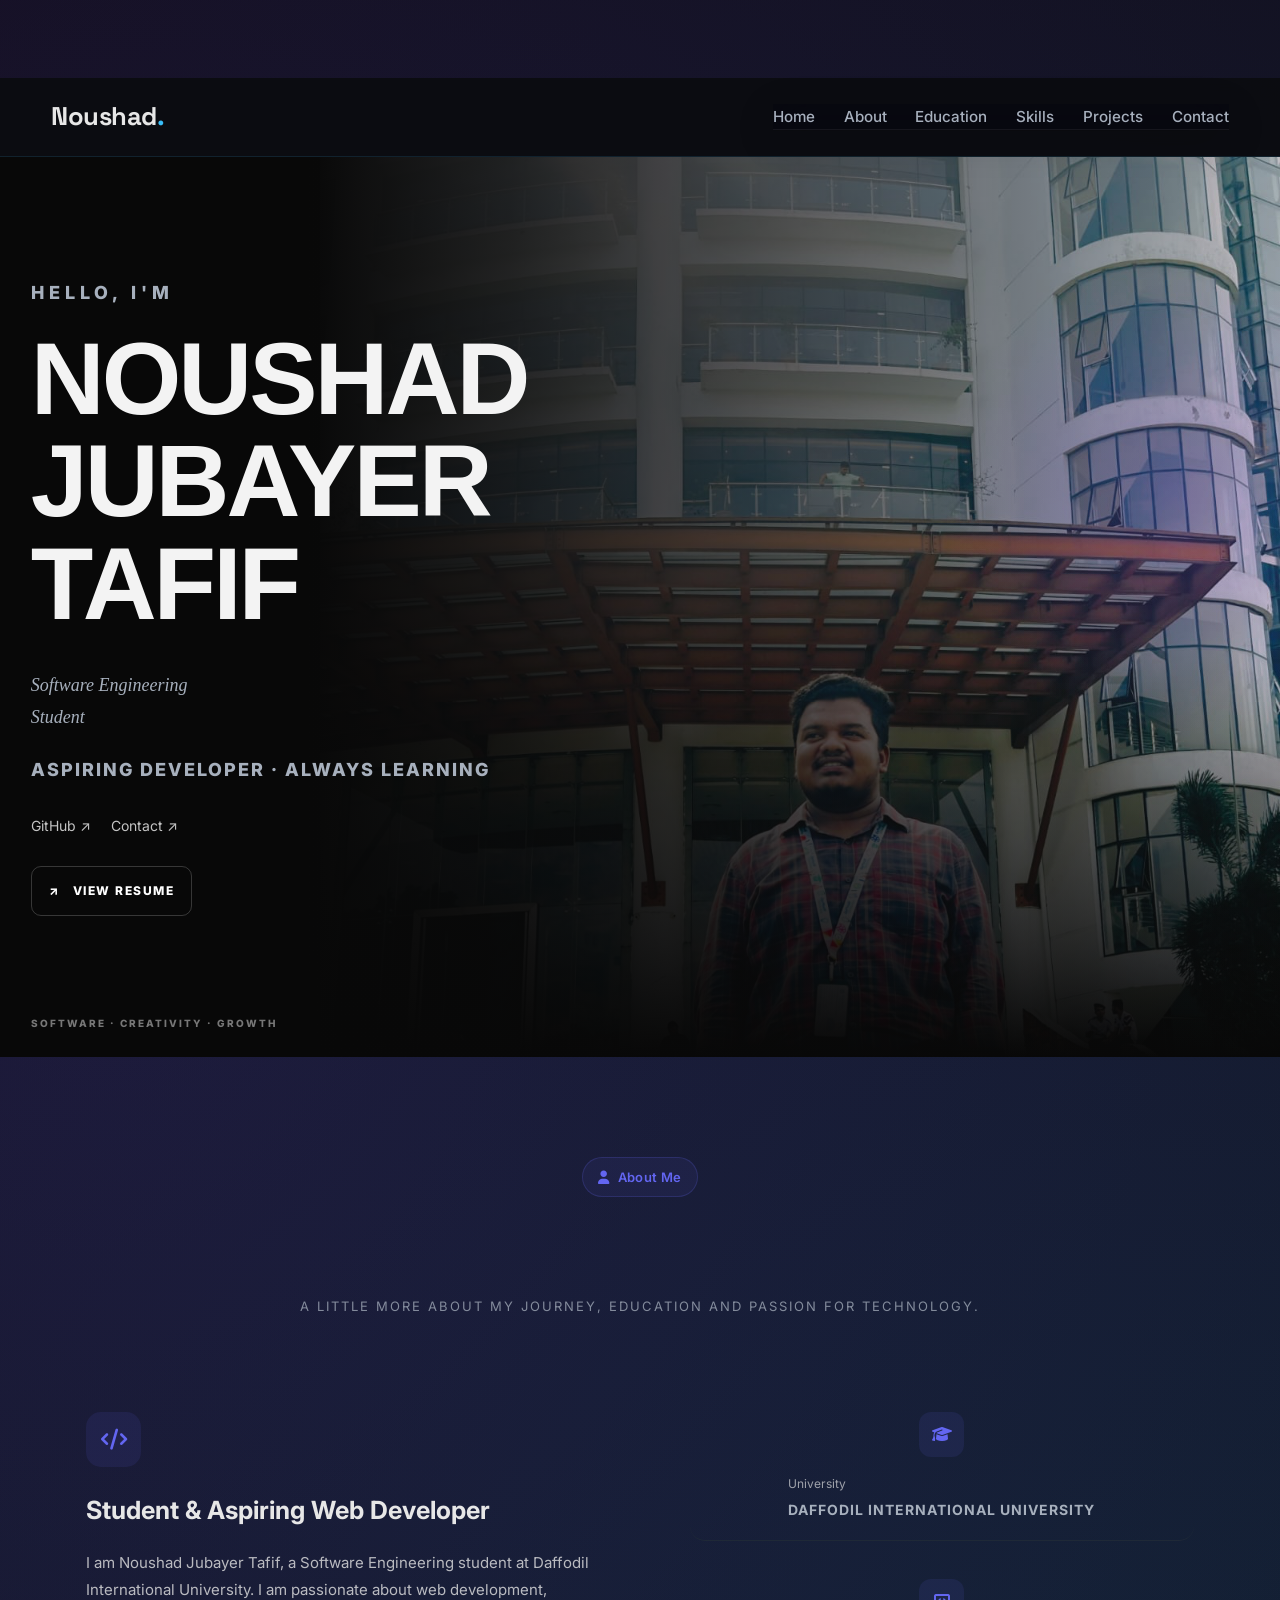
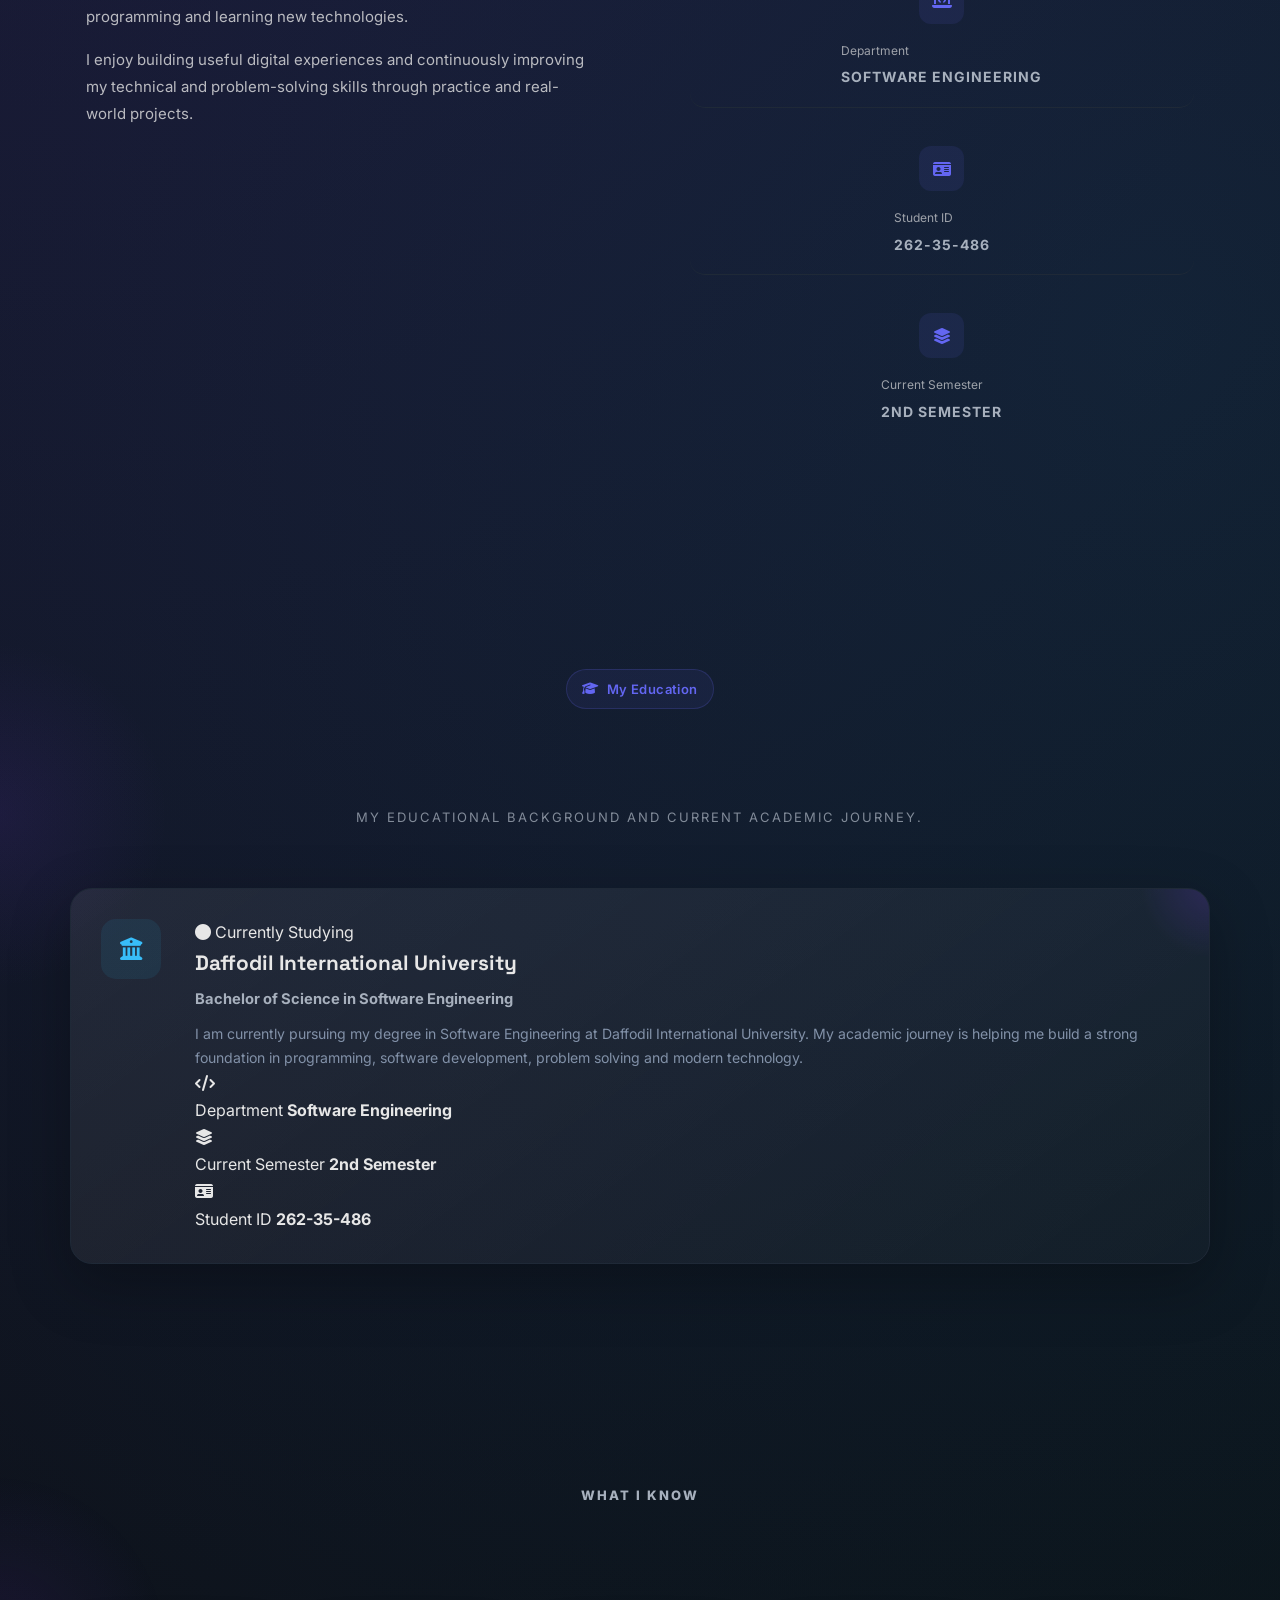
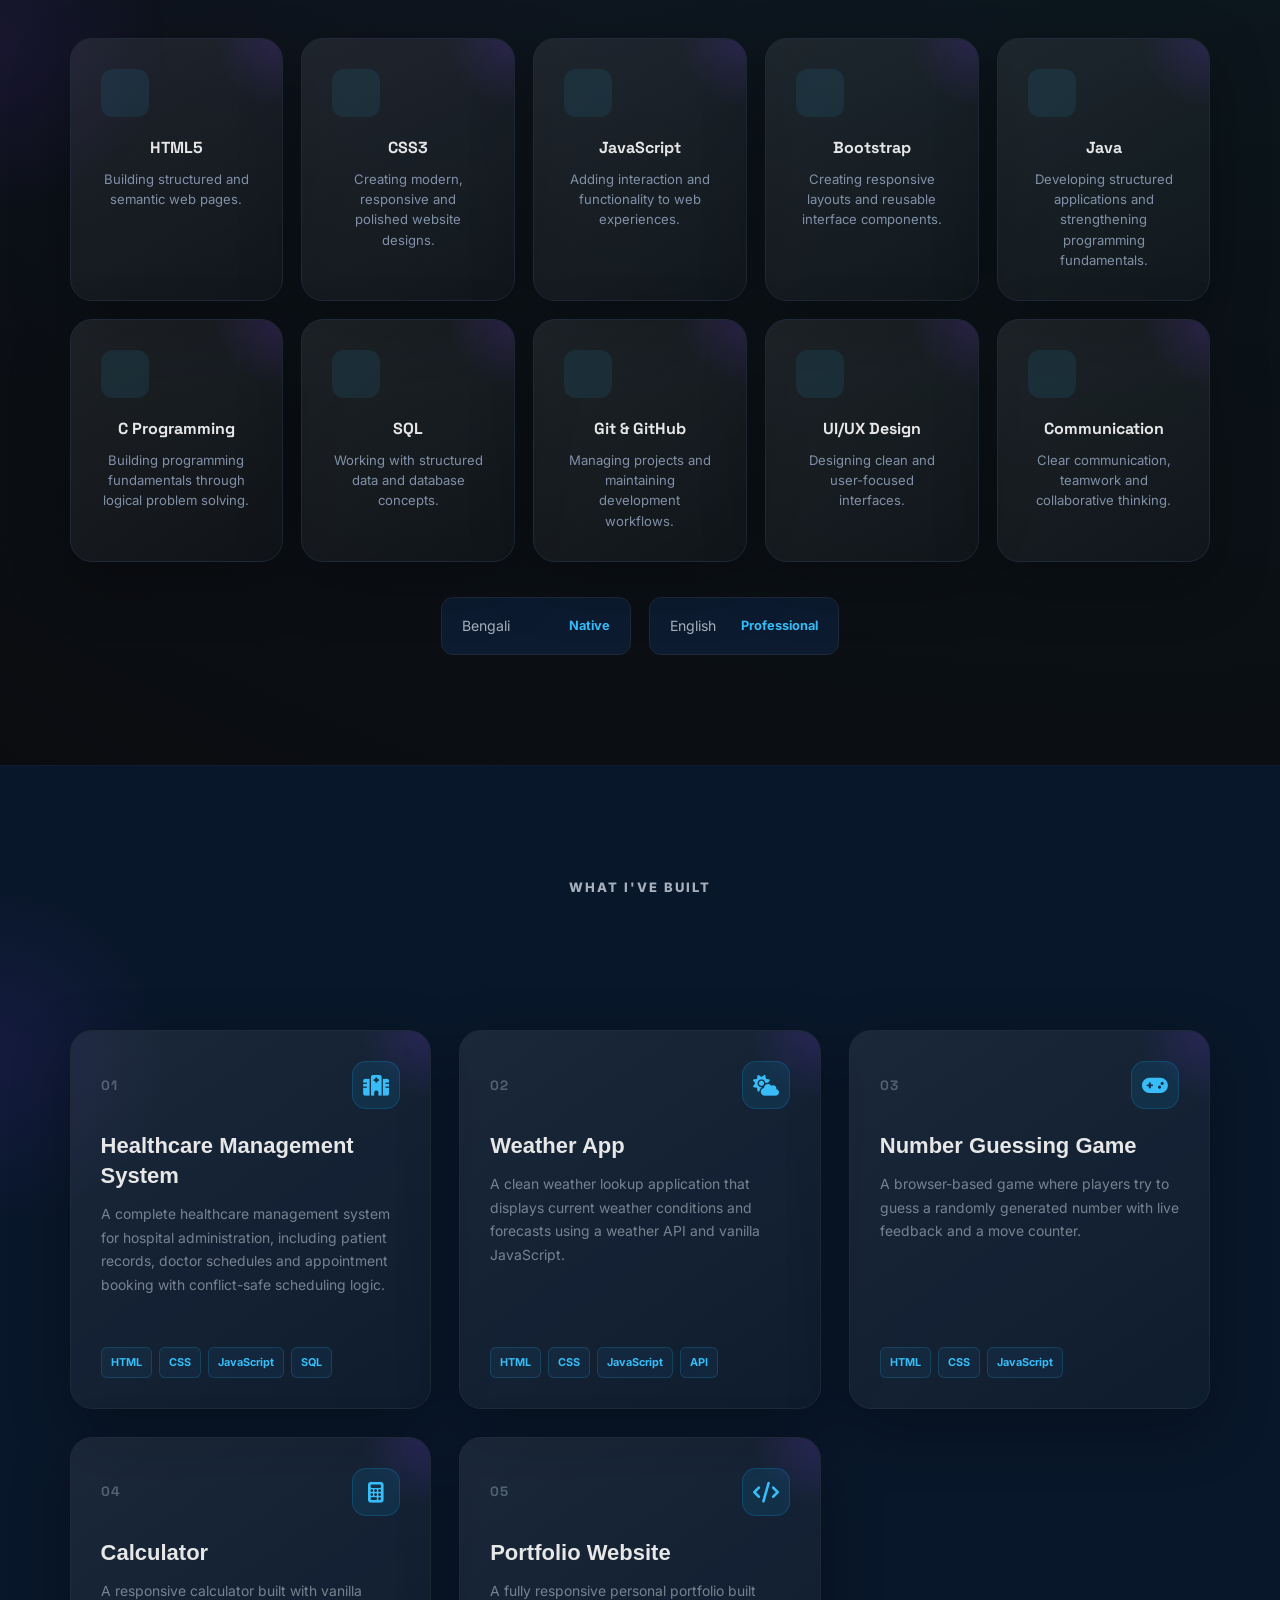
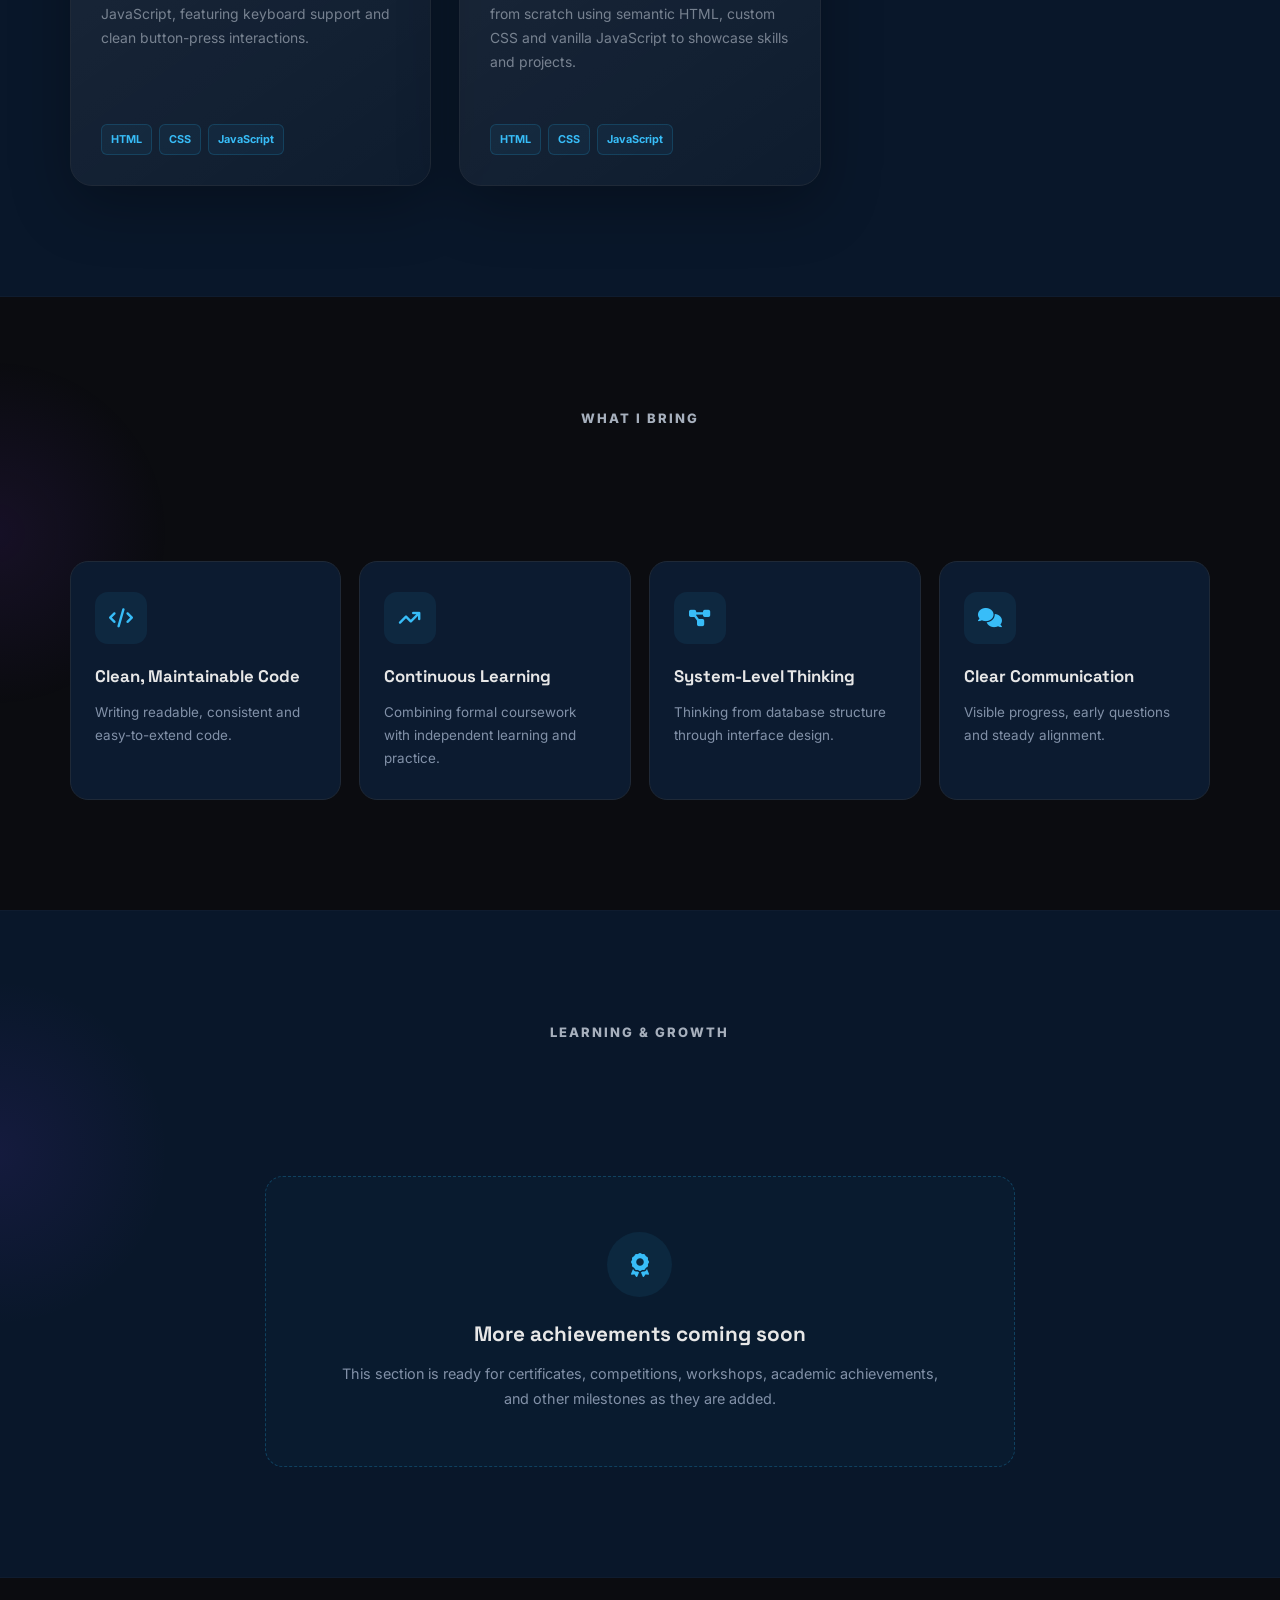
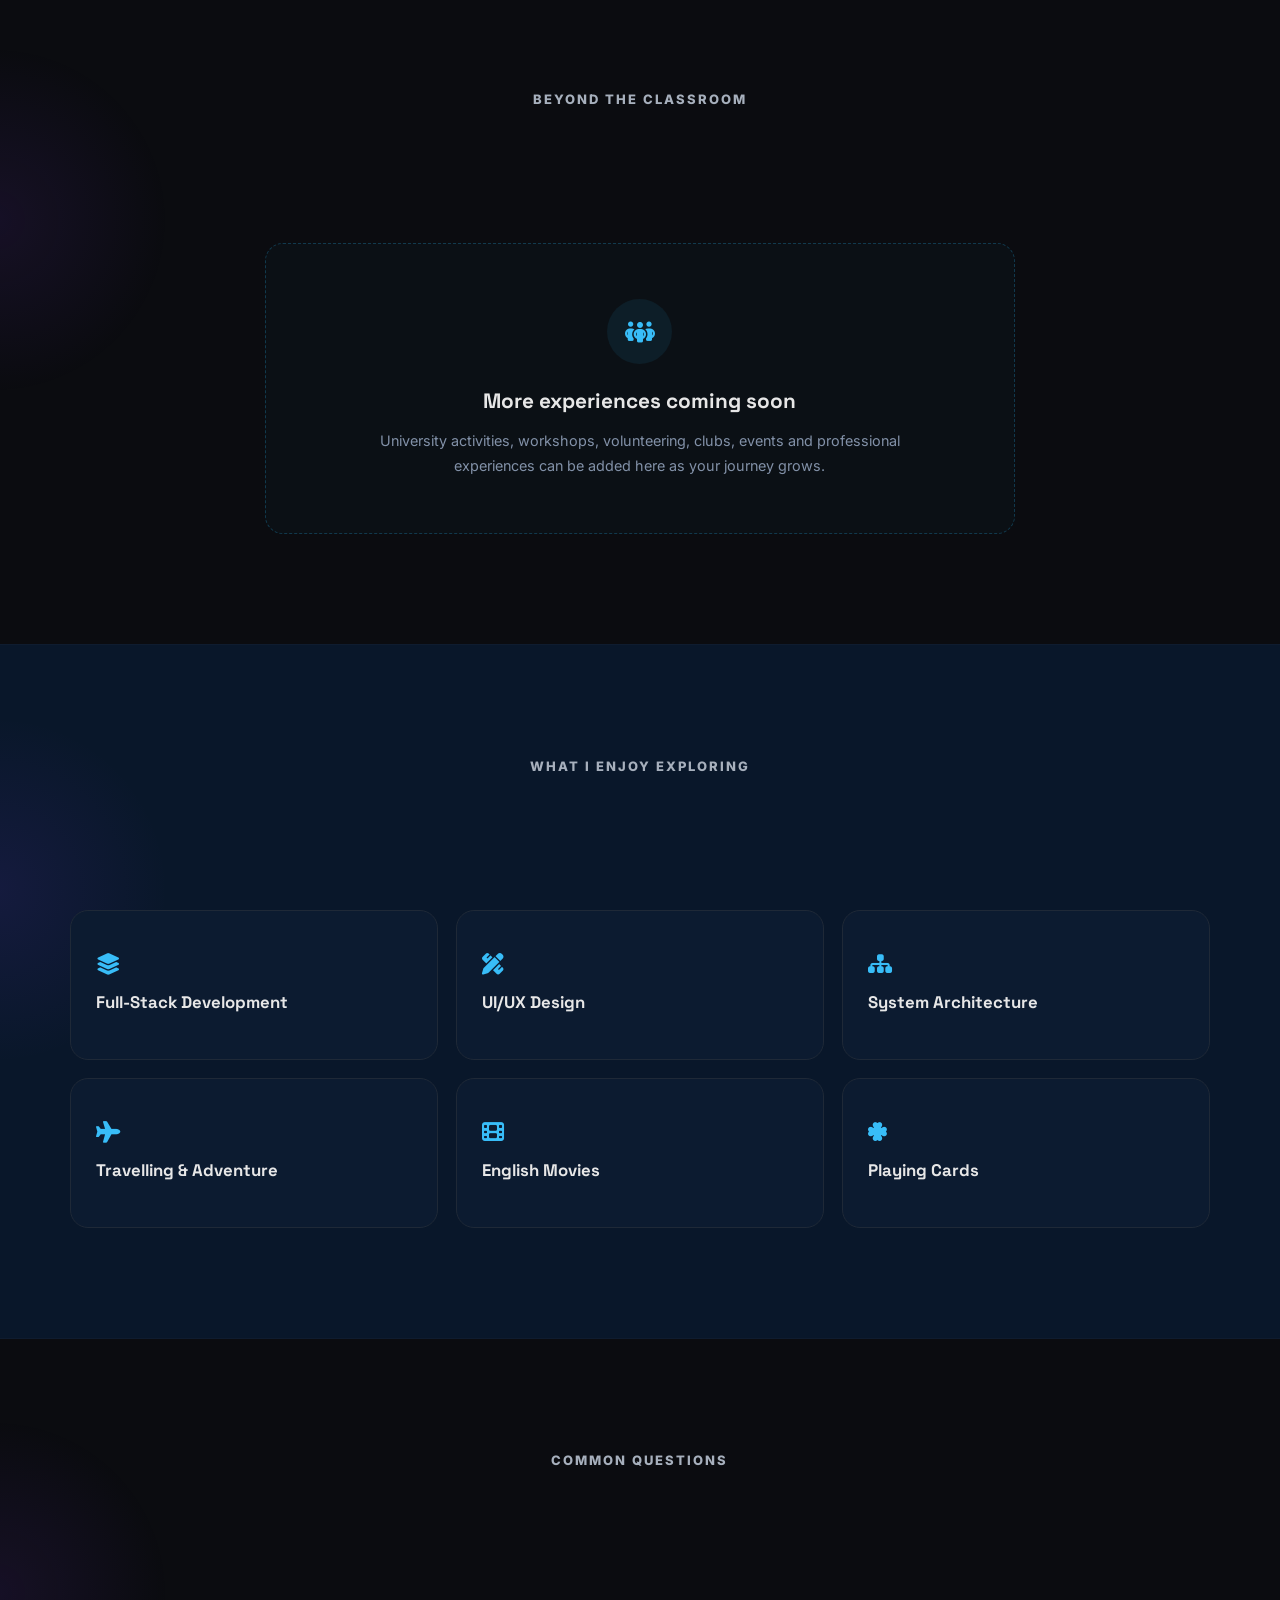
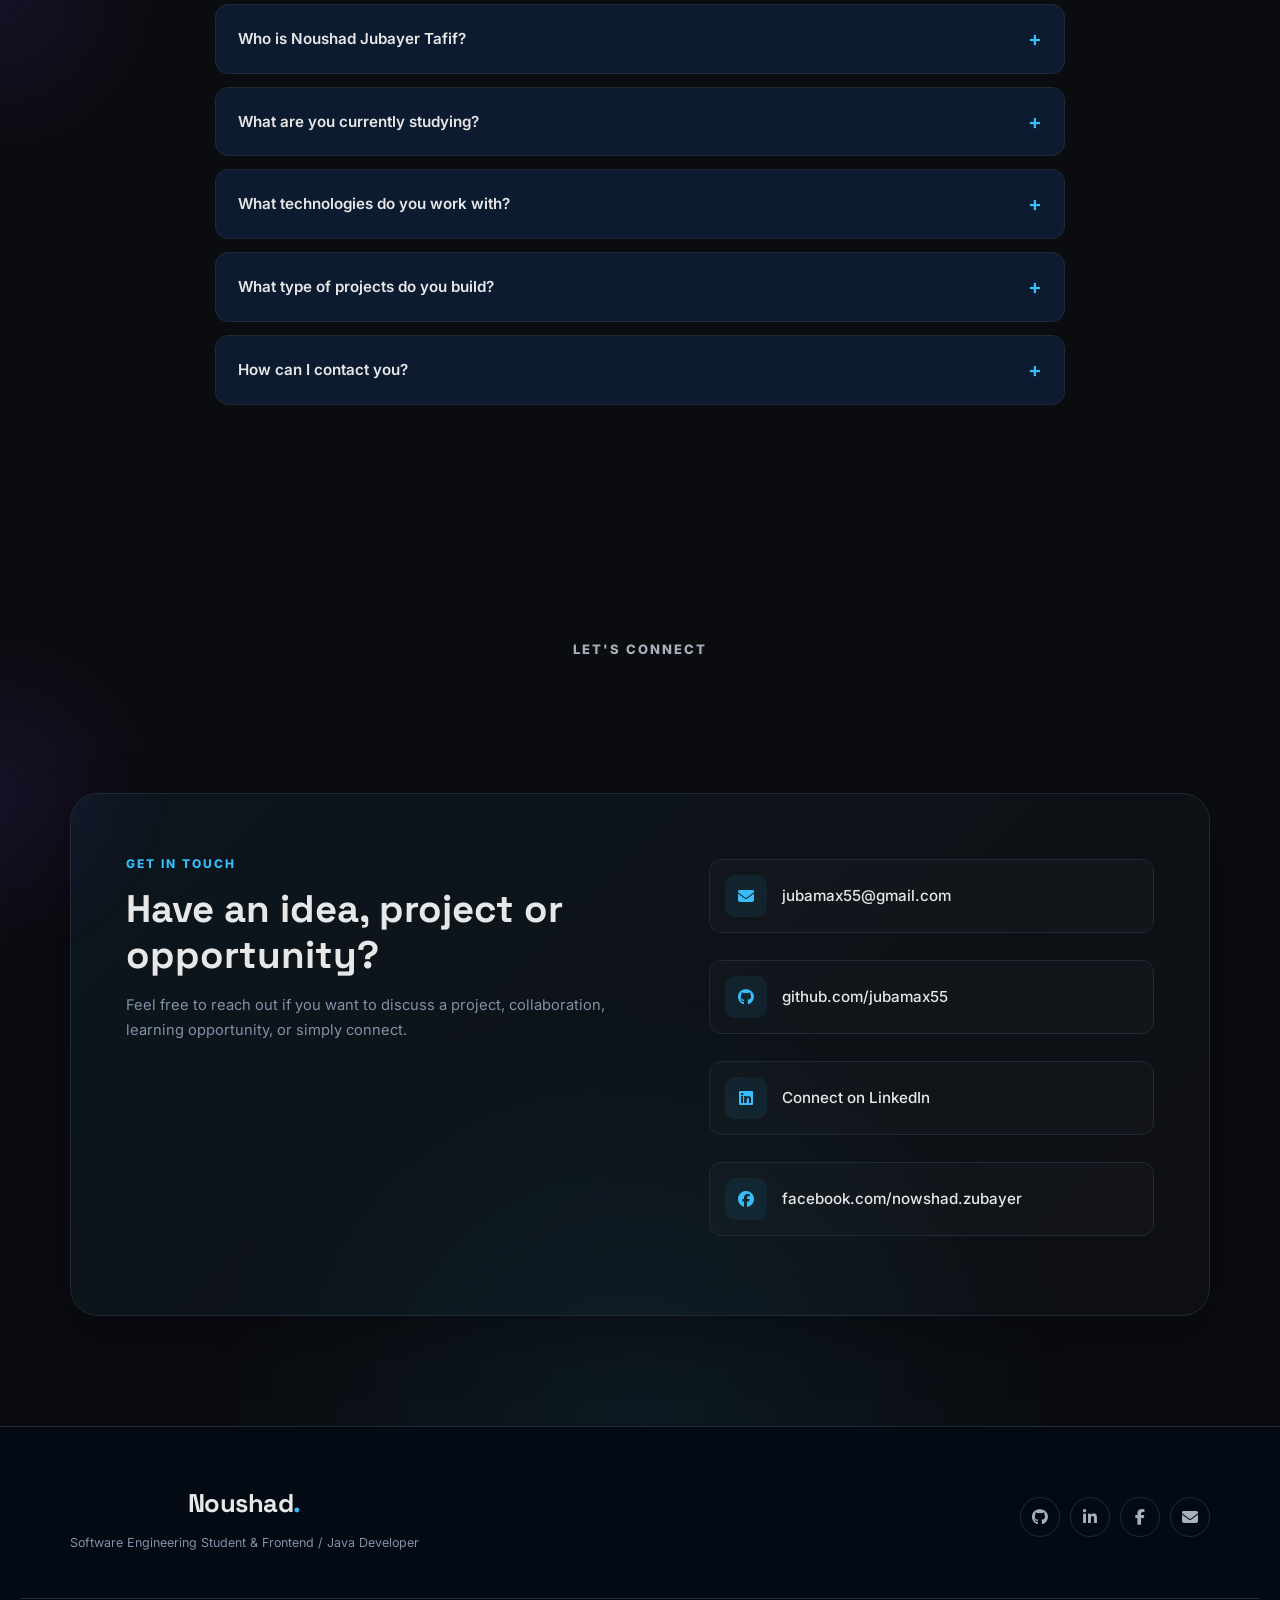
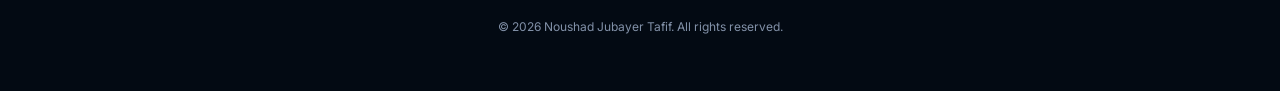
==== commit 555a7ac4: "Remove navigation from index.html Removed navigation section from the index.html file." ====
--- a/index.html
+++ b/index.html
@@ -82,20 +82,7 @@
   <div class="friend-hero-overlay" aria-hidden="true"></div>
 
   <!-- Navigation -->
-  <nav class="friend-hero-nav">
-    <a class="friend-hero-logo" href="#home">JUBAMAX<span>.</span></a>
-
-    <div class="friend-hero-menu">
-      <a class="selected" href="#home">Home</a>
-      <a href="#about">About</a>
-      <a href="#skills">Skills</a>
-      <a href="#projects">Projects</a>
-      <a href="#education">Education</a>
-      <a href="#contact">Contact</a>
-    </div>
-  </nav>
-
-  <!-- Main content -->
+   <!-- Main content -->
   <div class="friend-hero-content">
 
     <p class="friend-hero-intro">HELLO, I'M</p>
--- a/style.css
+++ b/style.css
@@ -1,5 +1,5 @@
 /* =========================================================
-   NOWSHAD JUBAYER TAFIF — PORTFOLIO
+   NOUSHAD JUBAYER TAFIF — PORTFOLIO
    Premium Responsive Portfolio Stylesheet
 ========================================================= */
 
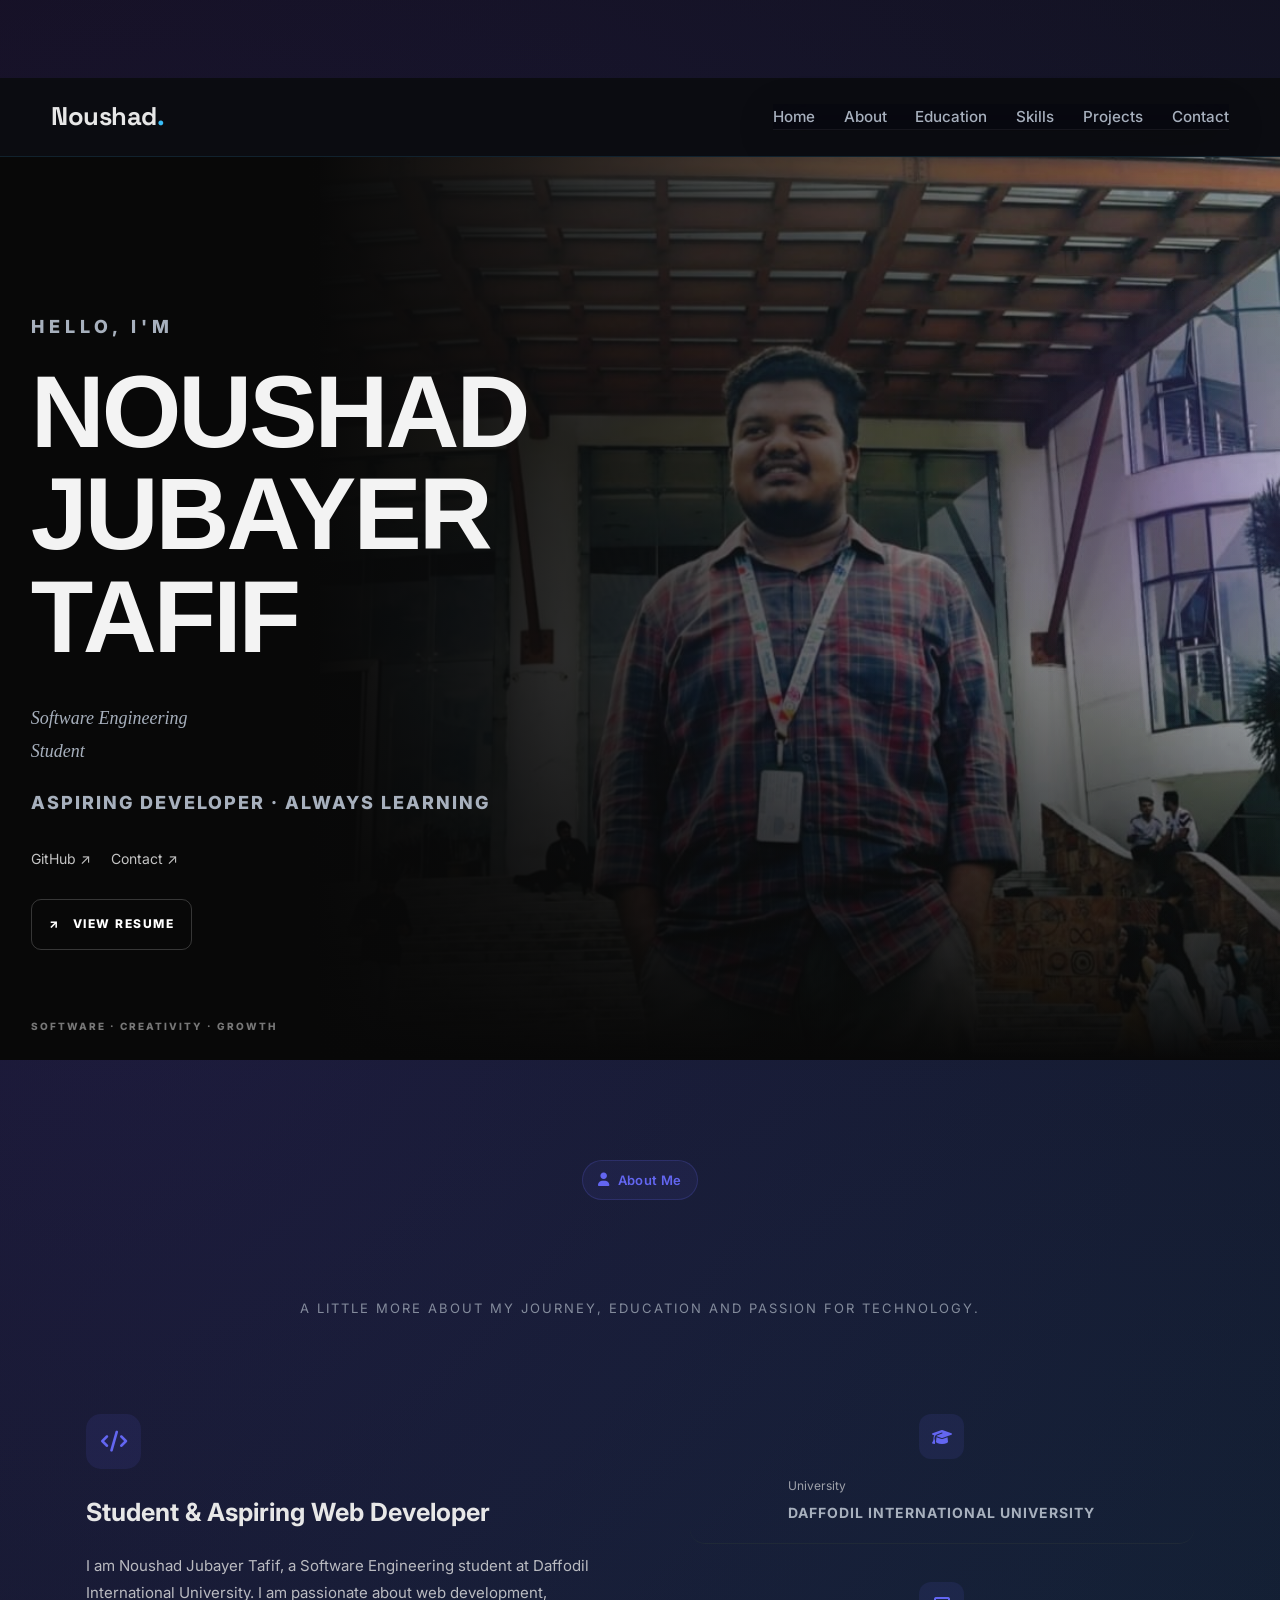
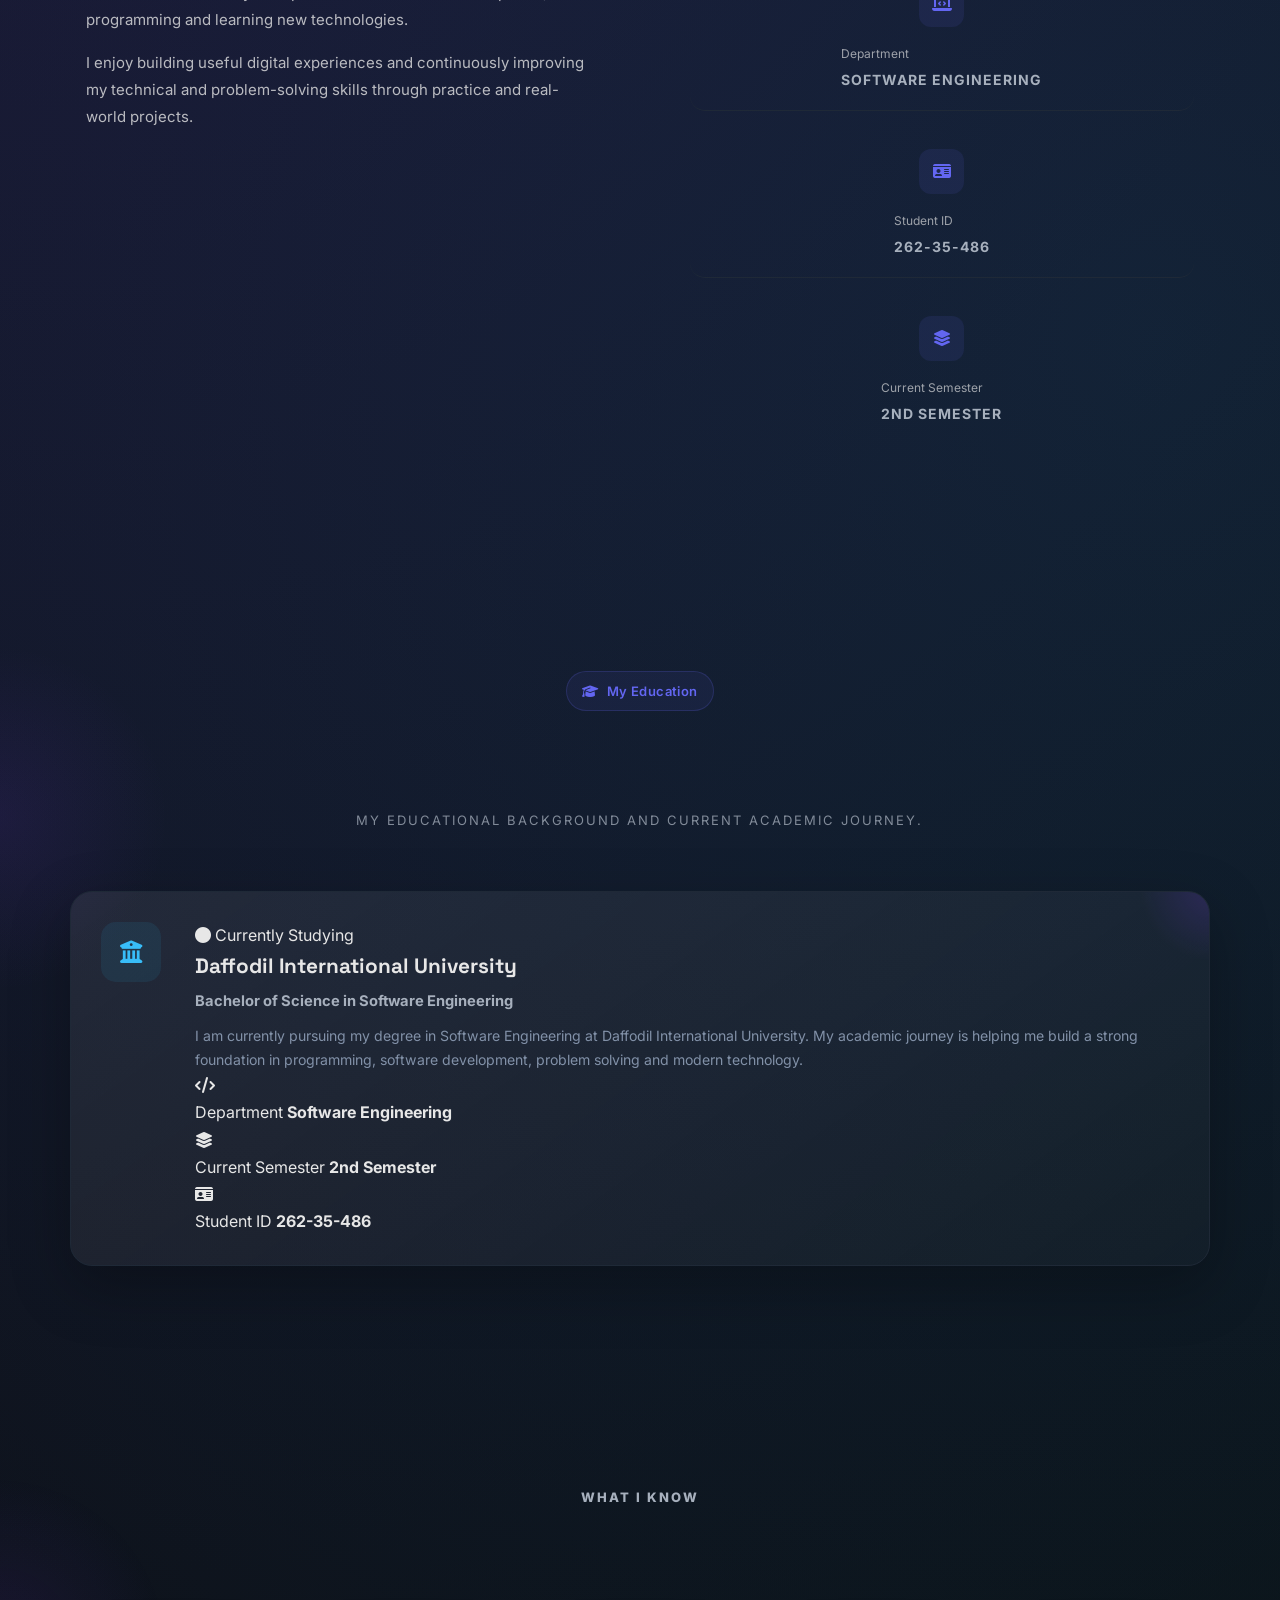
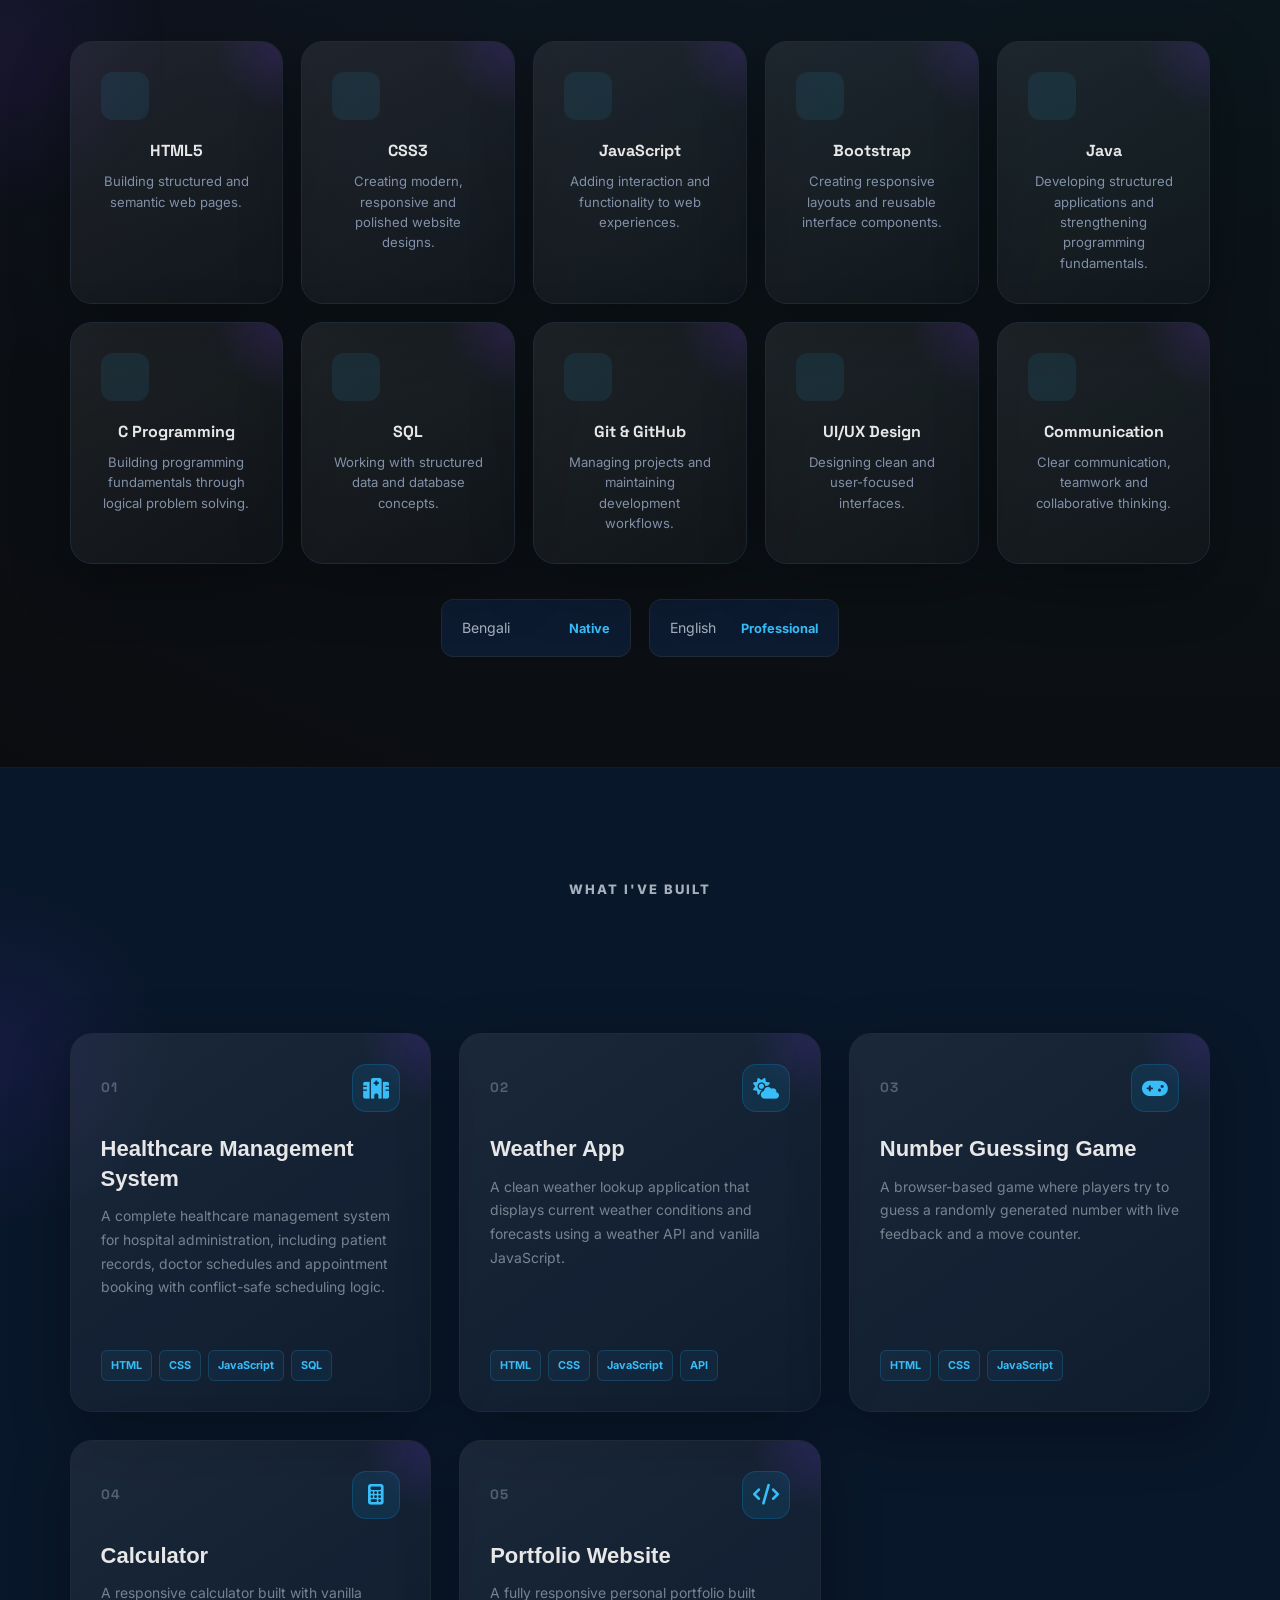
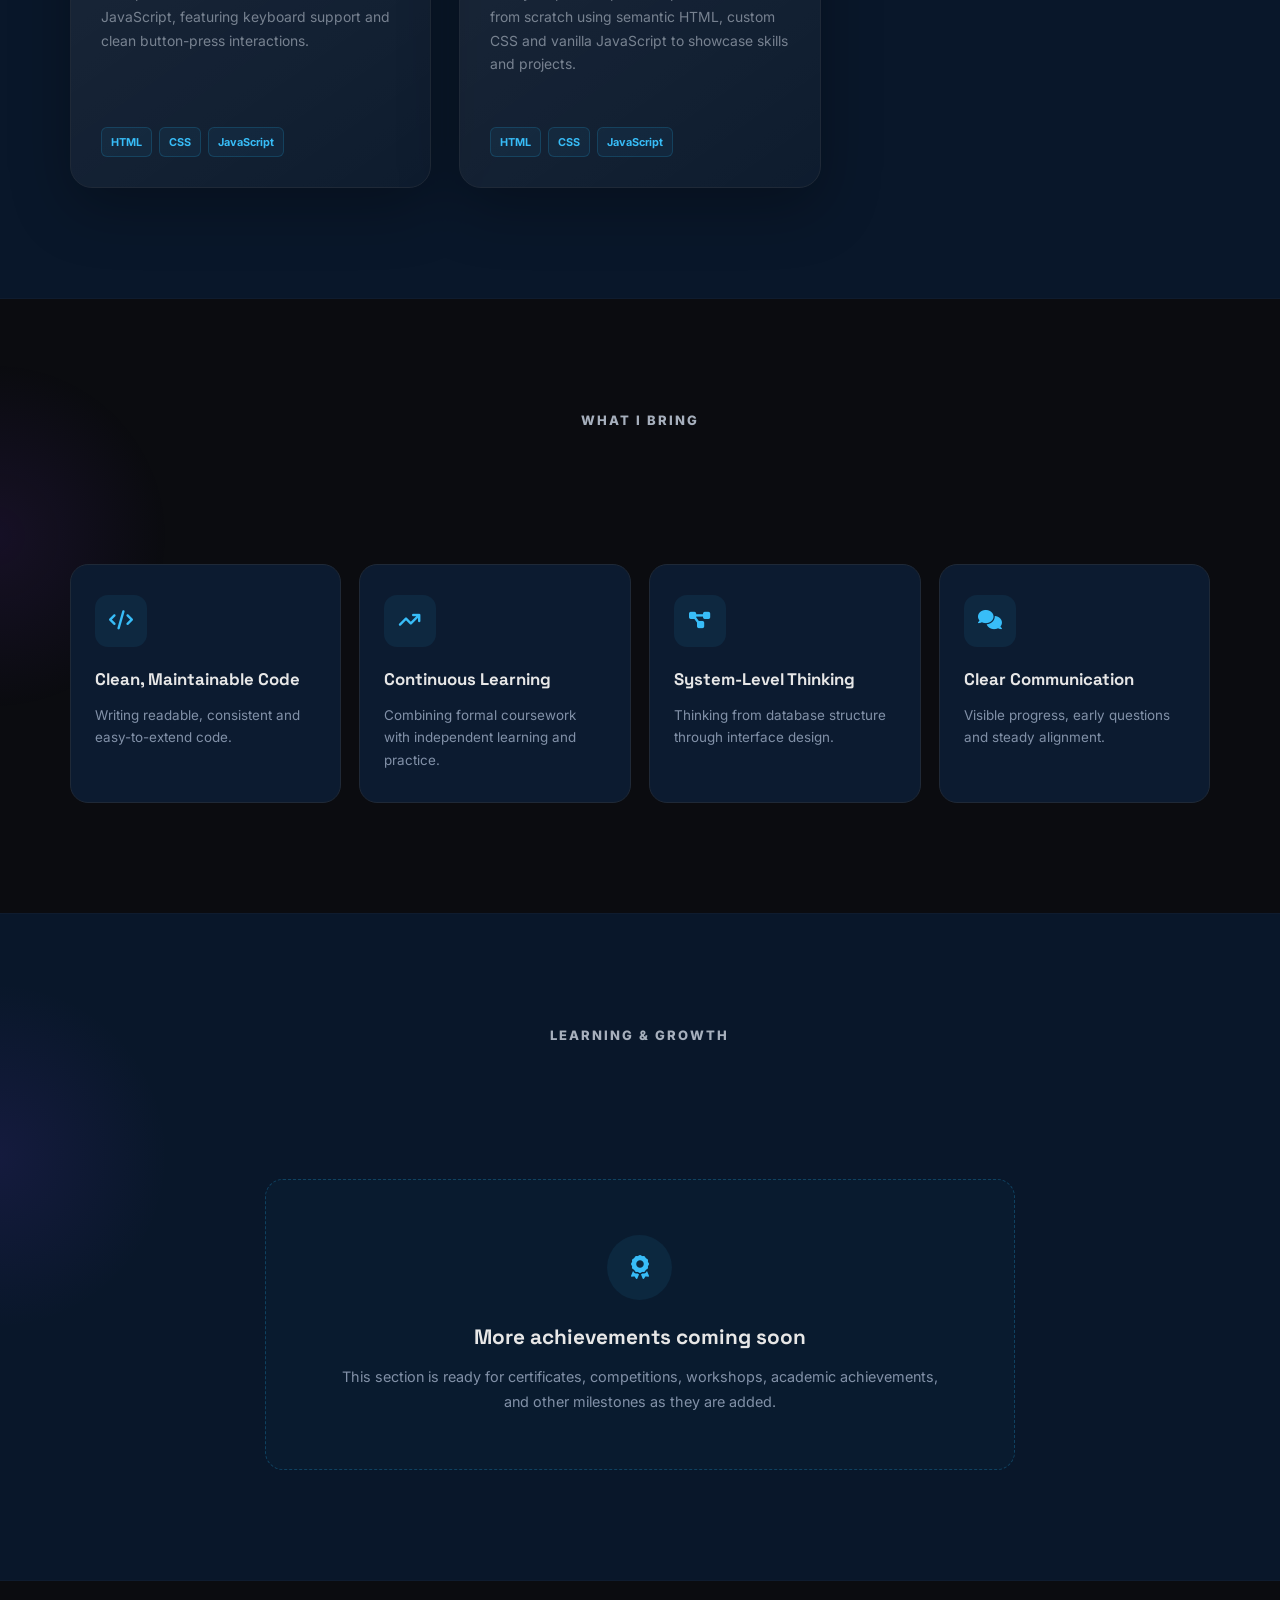
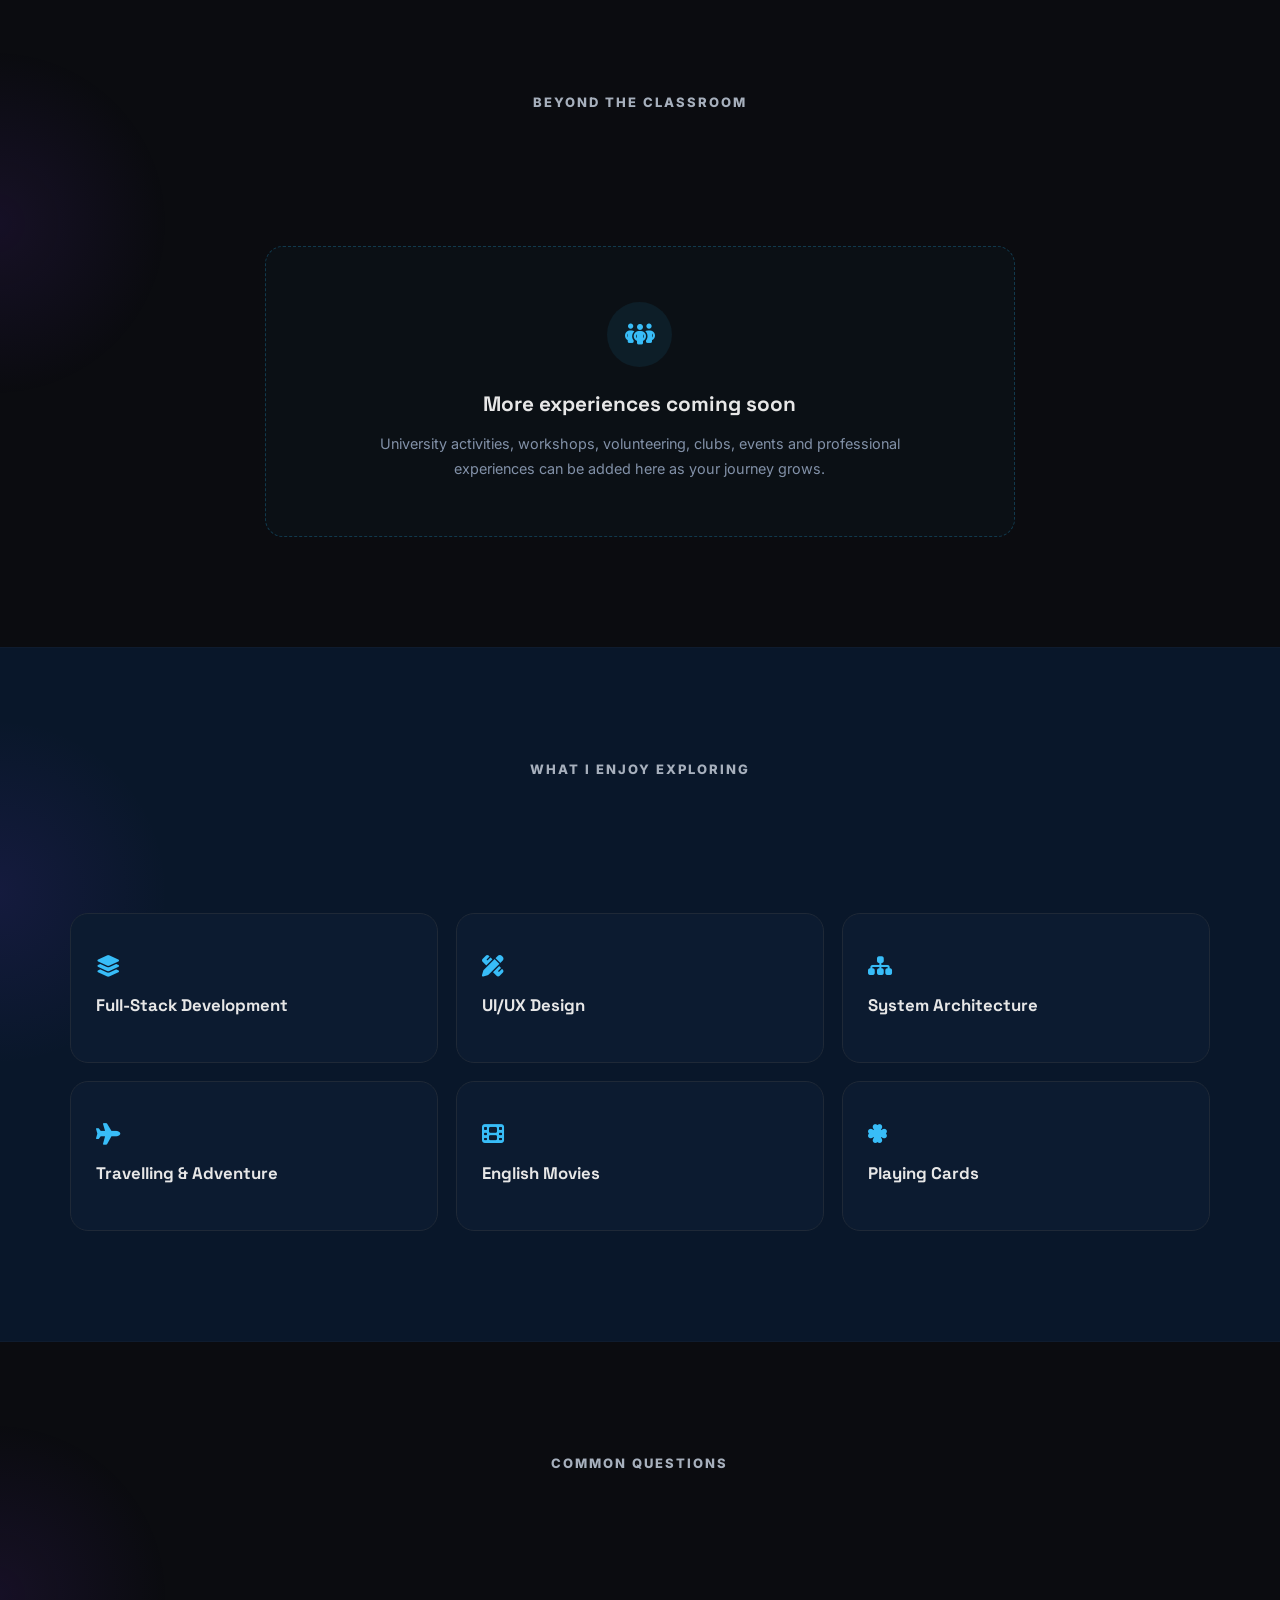
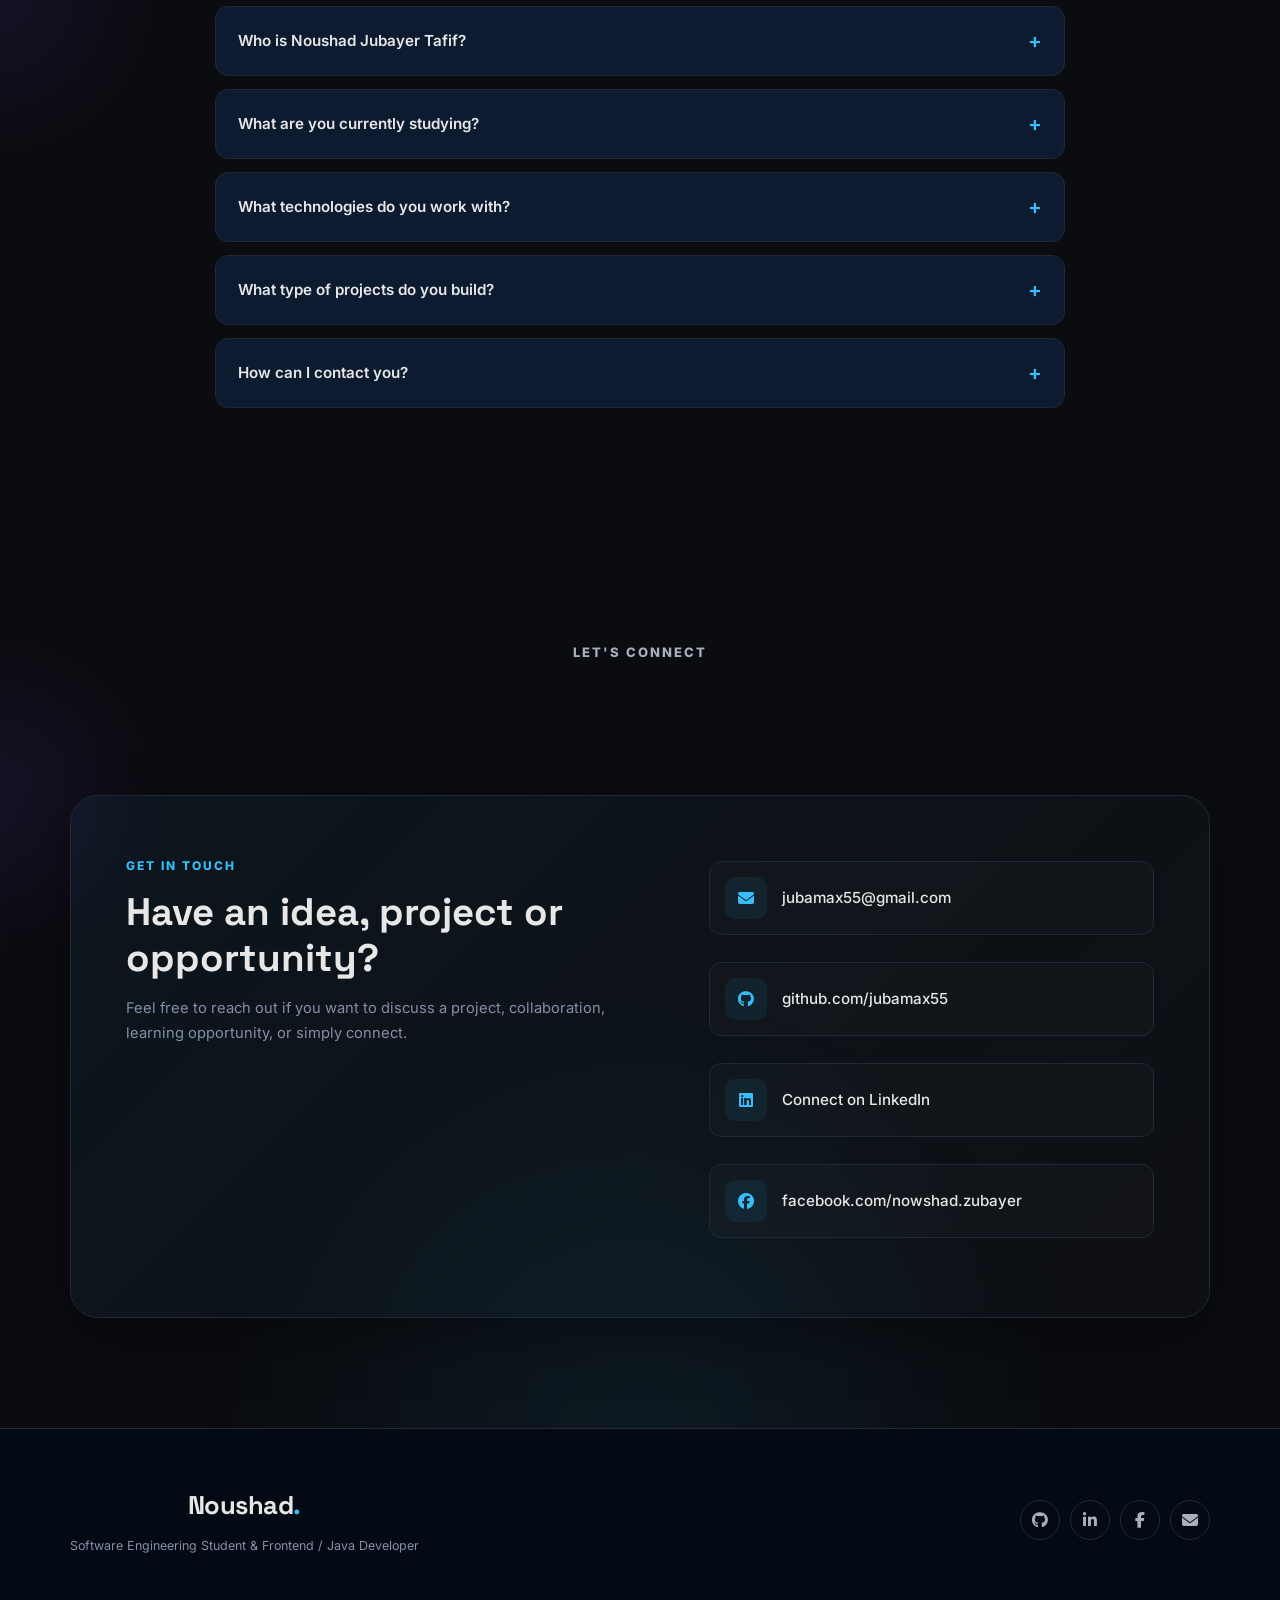
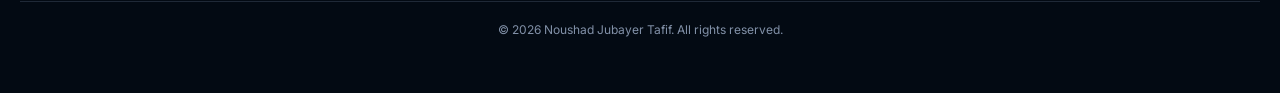
==== commit d50576ad: "Change navigation to separate pages" ====
--- a/index.html
+++ b/index.html
@@ -45,15 +45,15 @@
                 <i class="fa-solid fa-bars"></i>
             </button>
 
-            <nav class="nav-menu" id="navMenu">
-
-                <a href="#home">Home</a>
-<a href="#about">About</a>
-<a href="#education">Education</a>
-<a href="#skills">Skills</a>
-<a href="#projects">Projects</a>
-<a href="#contact">Contact</a>
-            </nav>
+           
+<nav class="nav-menu" id="navMenu">
+    <a href="index.html">Home</a>
+    <a href="about.html">About</a>
+    <a href="education.html">Education</a>
+    <a href="skills.html">Skills</a>
+    <a href="projects.html">Projects</a>
+    <a href="contact.html">Contact</a>
+</nav>
 
         </div>
 
--- a/style.css
+++ b/style.css
@@ -4398,7 +4398,7 @@
   position: absolute;
   z-index: -2;
   inset: 0 0 0 25%;
-  background-image: url("profile.jpg");
+  background-image: url("Profile.jpg");
   background-size: cover;
   background-position: center 25%;
   opacity: .88;
@@ -4463,10 +4463,9 @@
 
 .friend-hero-content {
   max-width: 950px;
-  padding: clamp(65px, 7vw, 105px) 25px 110px
+  padding: clamp(145px, 12vw, 180px) 25px 110px
     clamp(22px, 2.4vw, 40px);
 }
-
 .friend-hero-intro {
   margin: 0 0 18px;
   color: #b3c5ff;
@@ -4478,12 +4477,13 @@
 .friend-hero-content h1 {
   margin: 0;
   color: #f3f3f3;
-  font-size: clamp(55px, 8.1vw, 120px);
+  font-size: clamp(48px, 7.2vw, 110px);
   font-weight: 950;
-  line-height: .9;
-  letter-spacing: -.065em;
-}
-
+  line-height: .92;
+  letter-spacing: -.055em;
+  overflow-wrap: normal;
+  word-break: normal;
+}
 .friend-hero-role {
   margin: 34px 0 12px;
   color: #e4dfe0;
